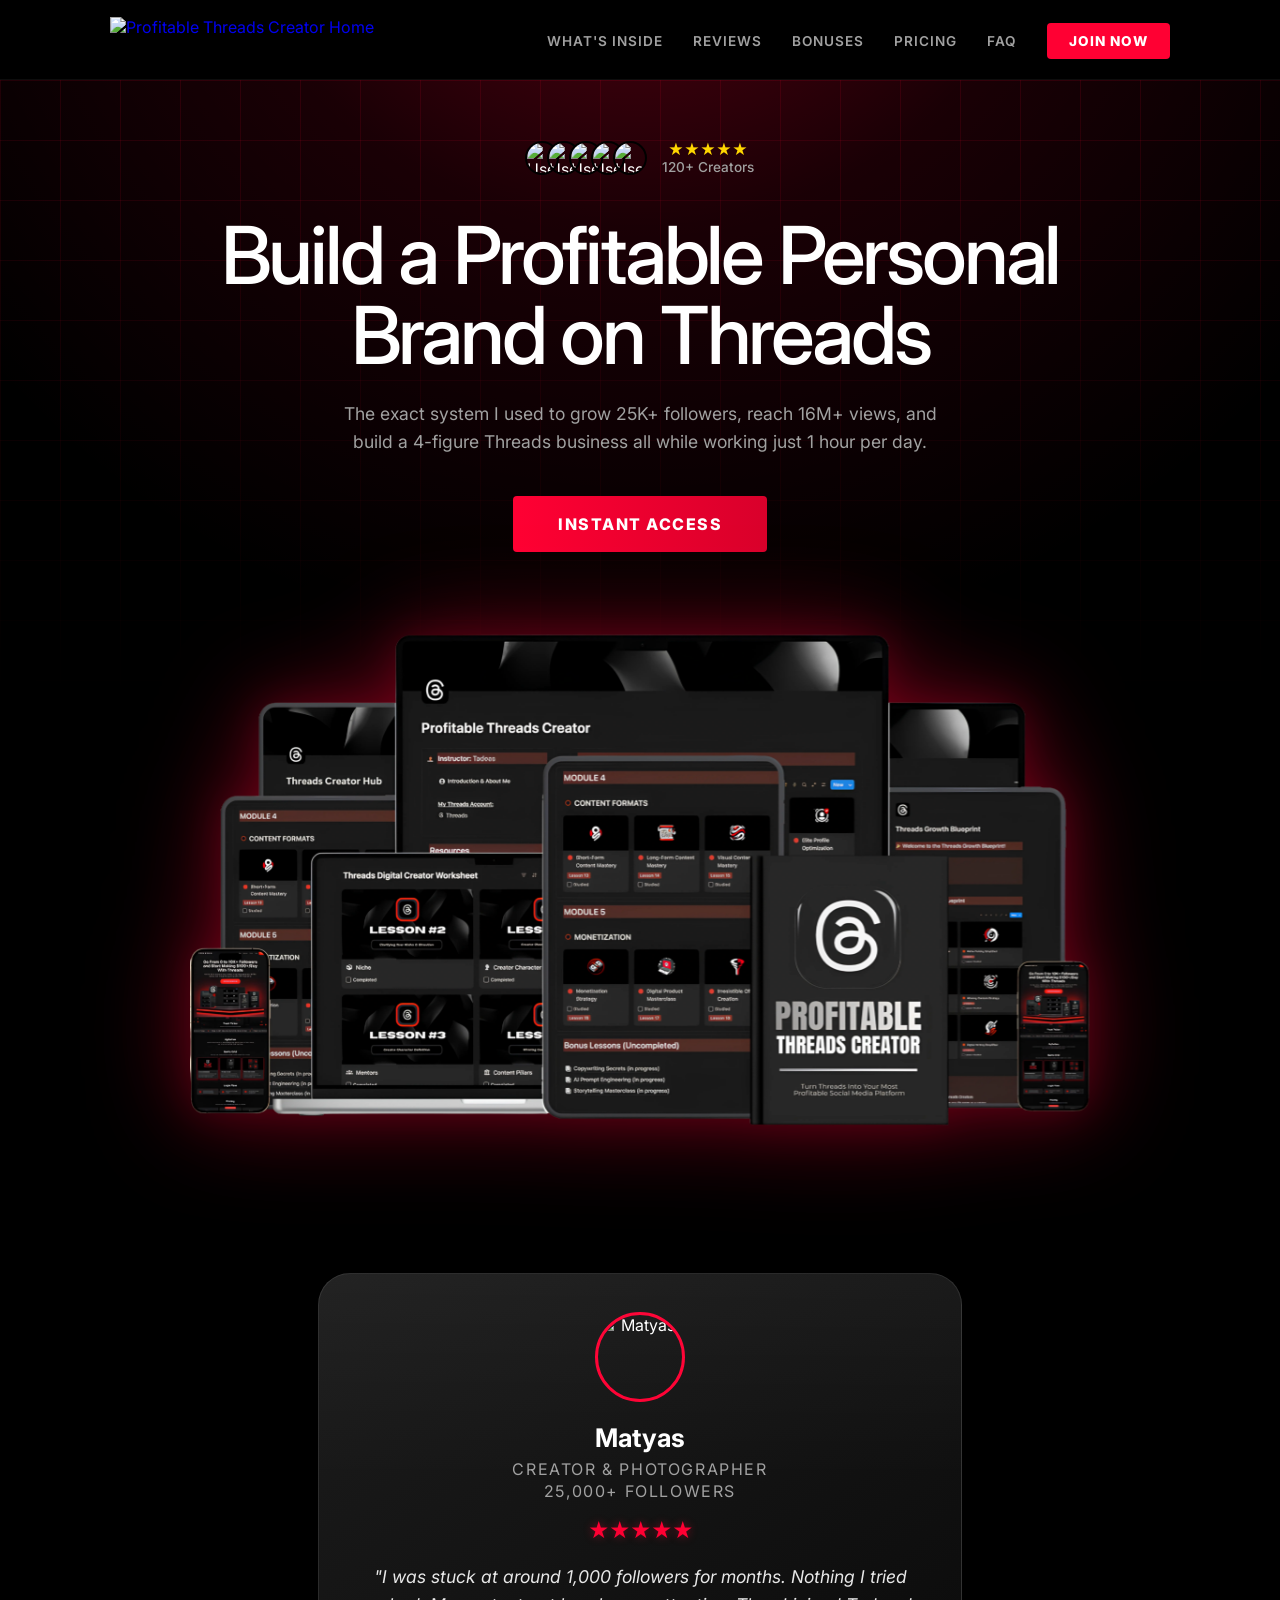
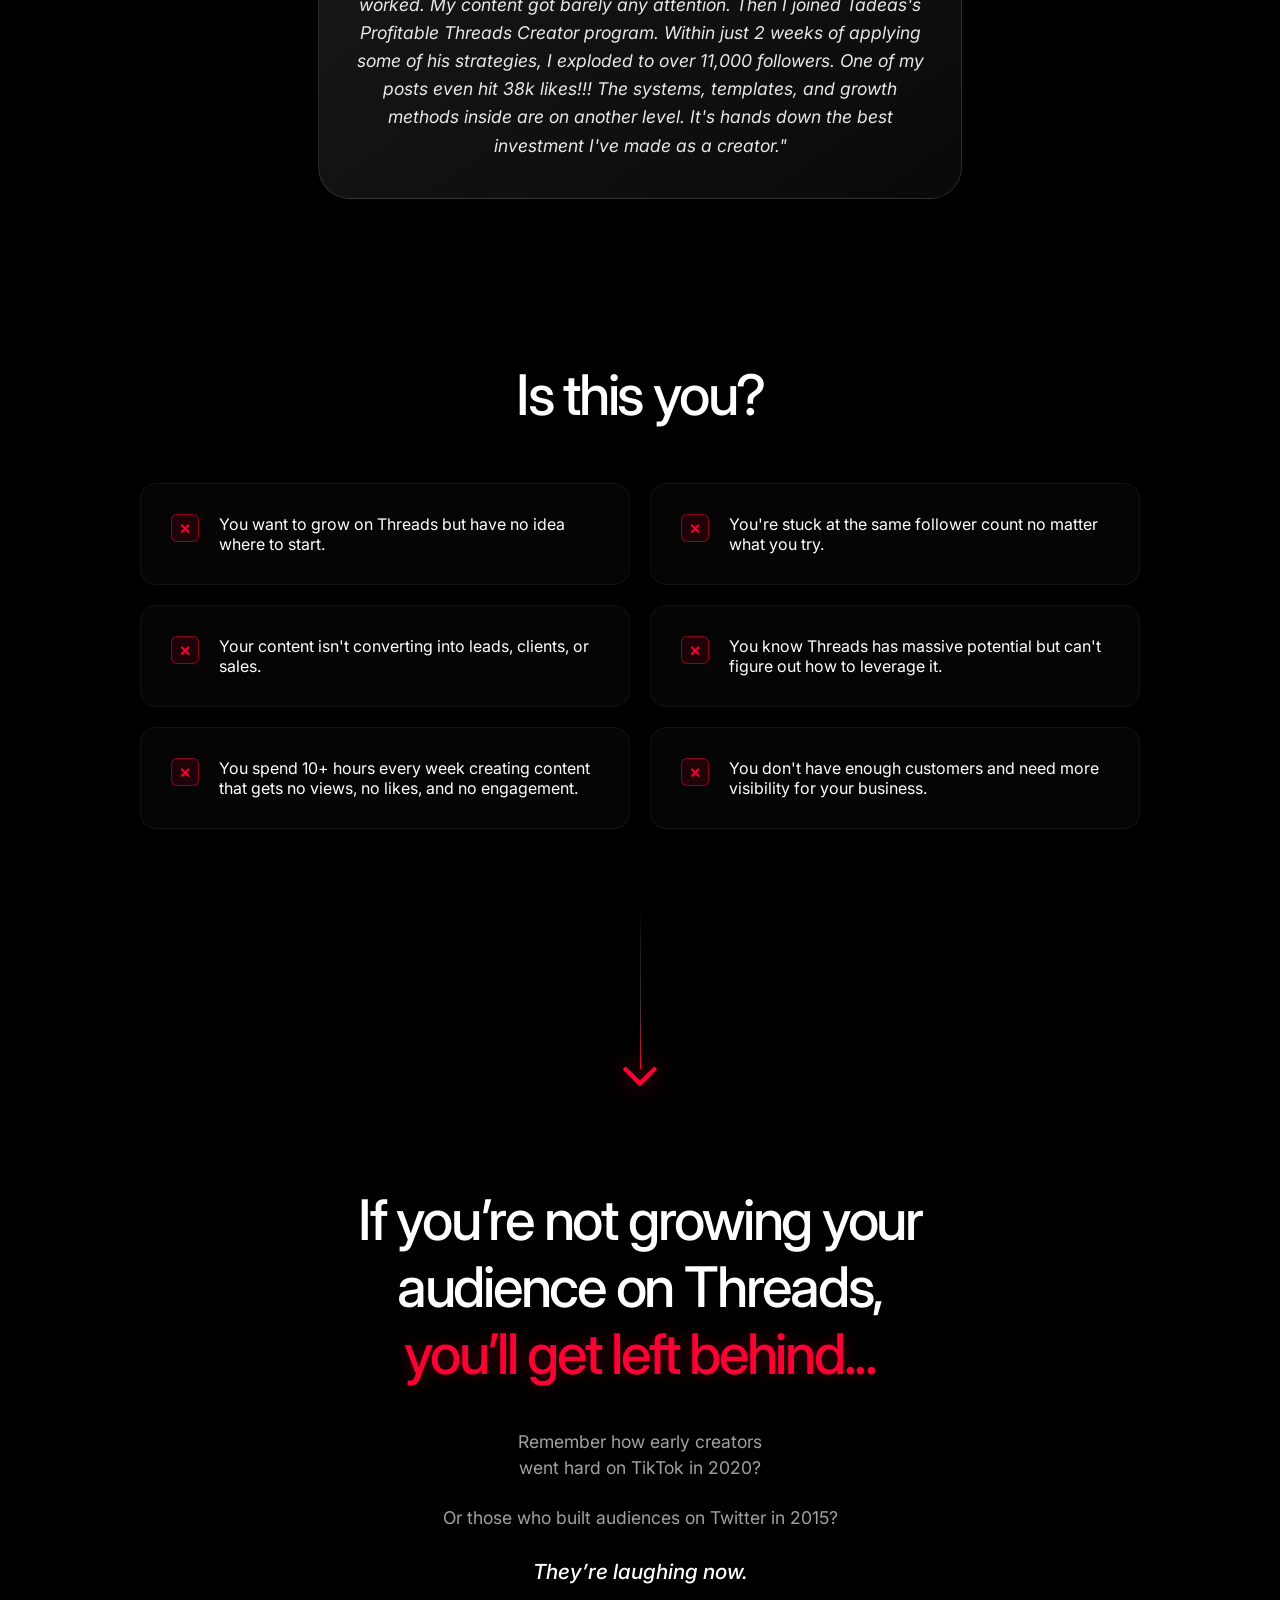
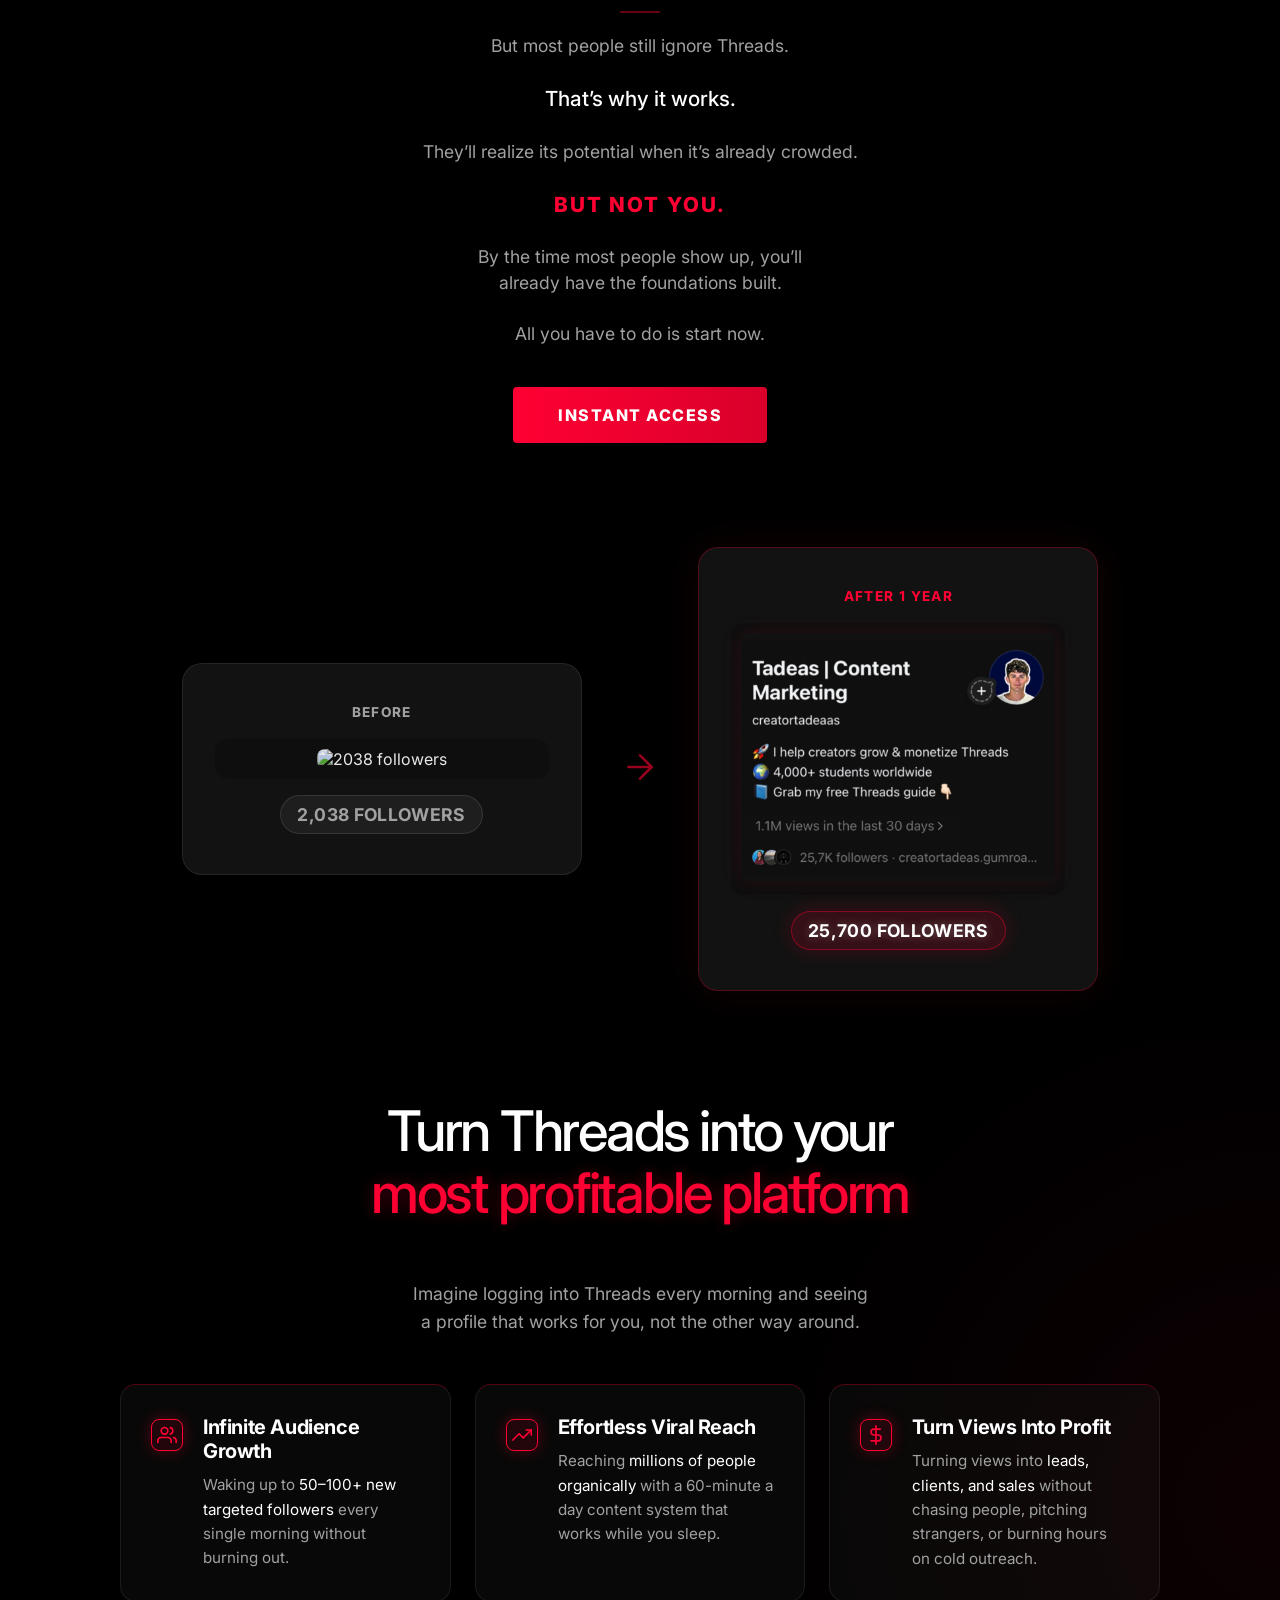
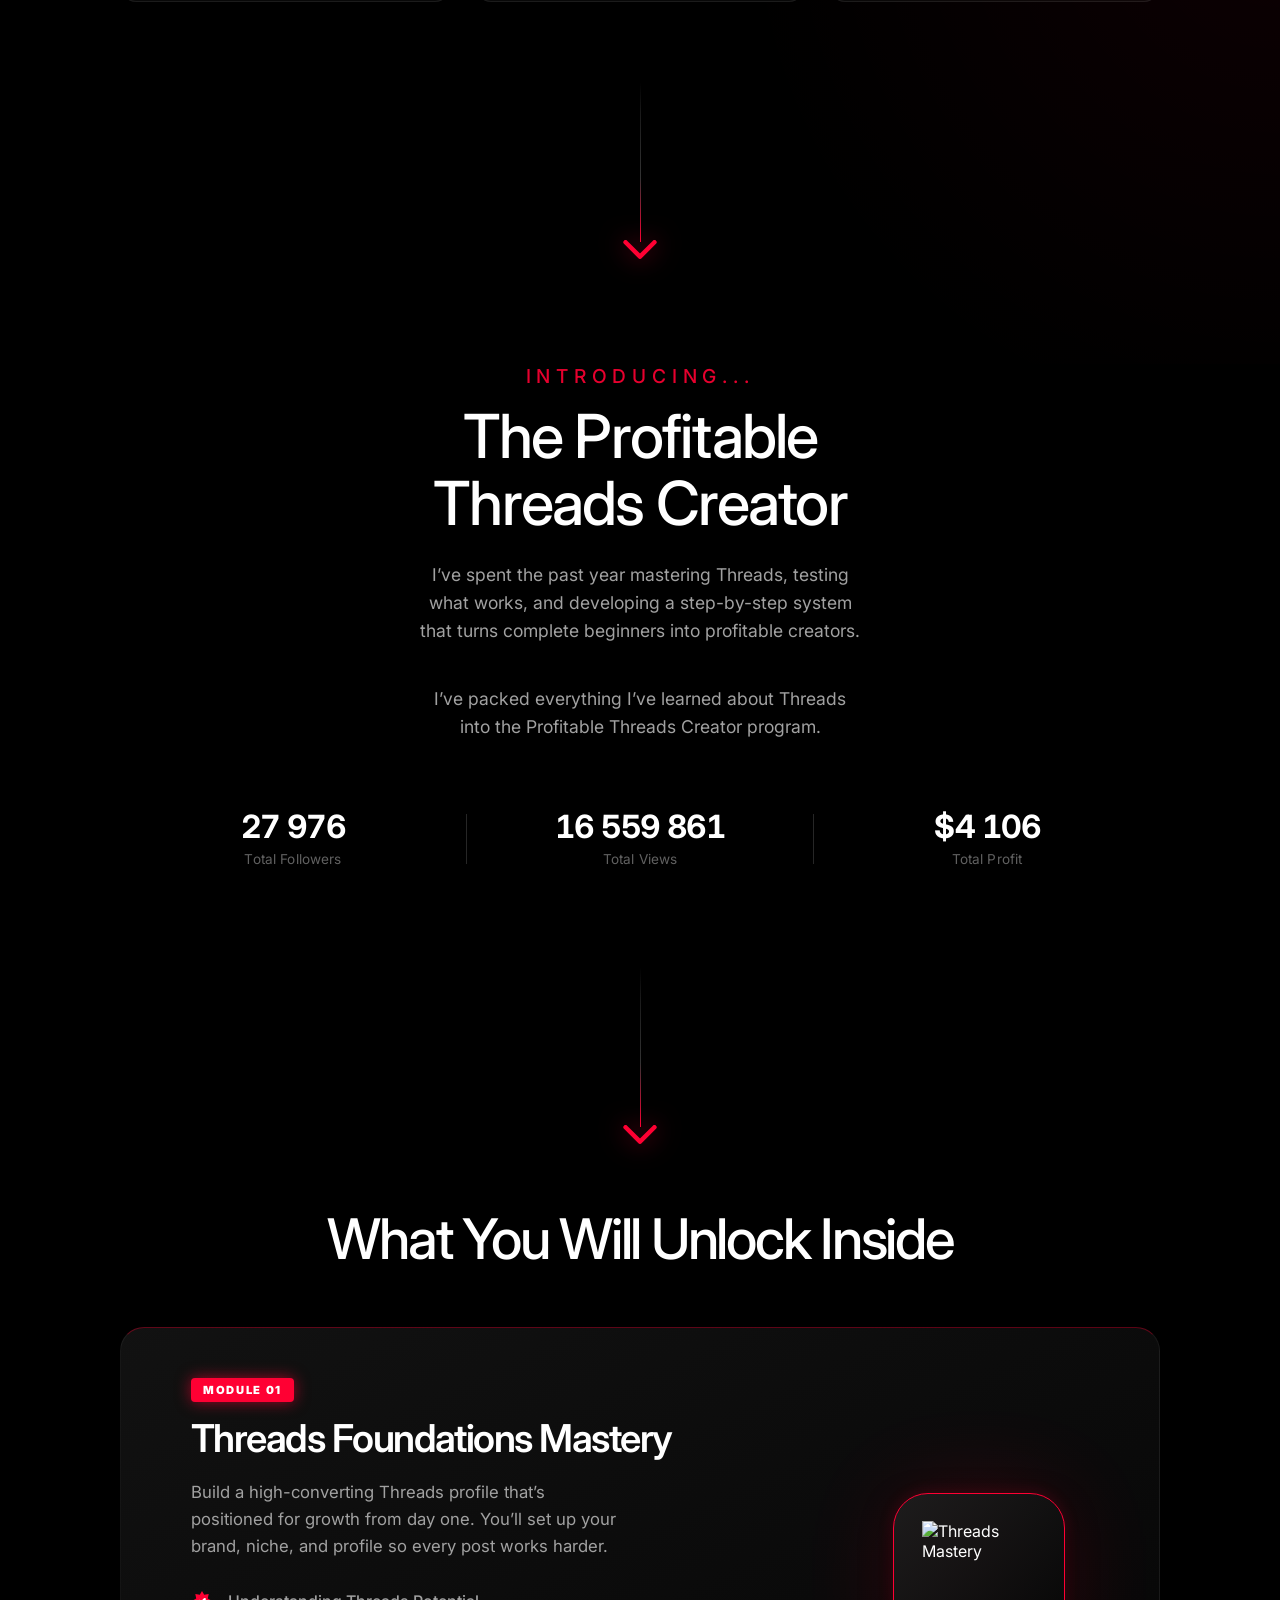
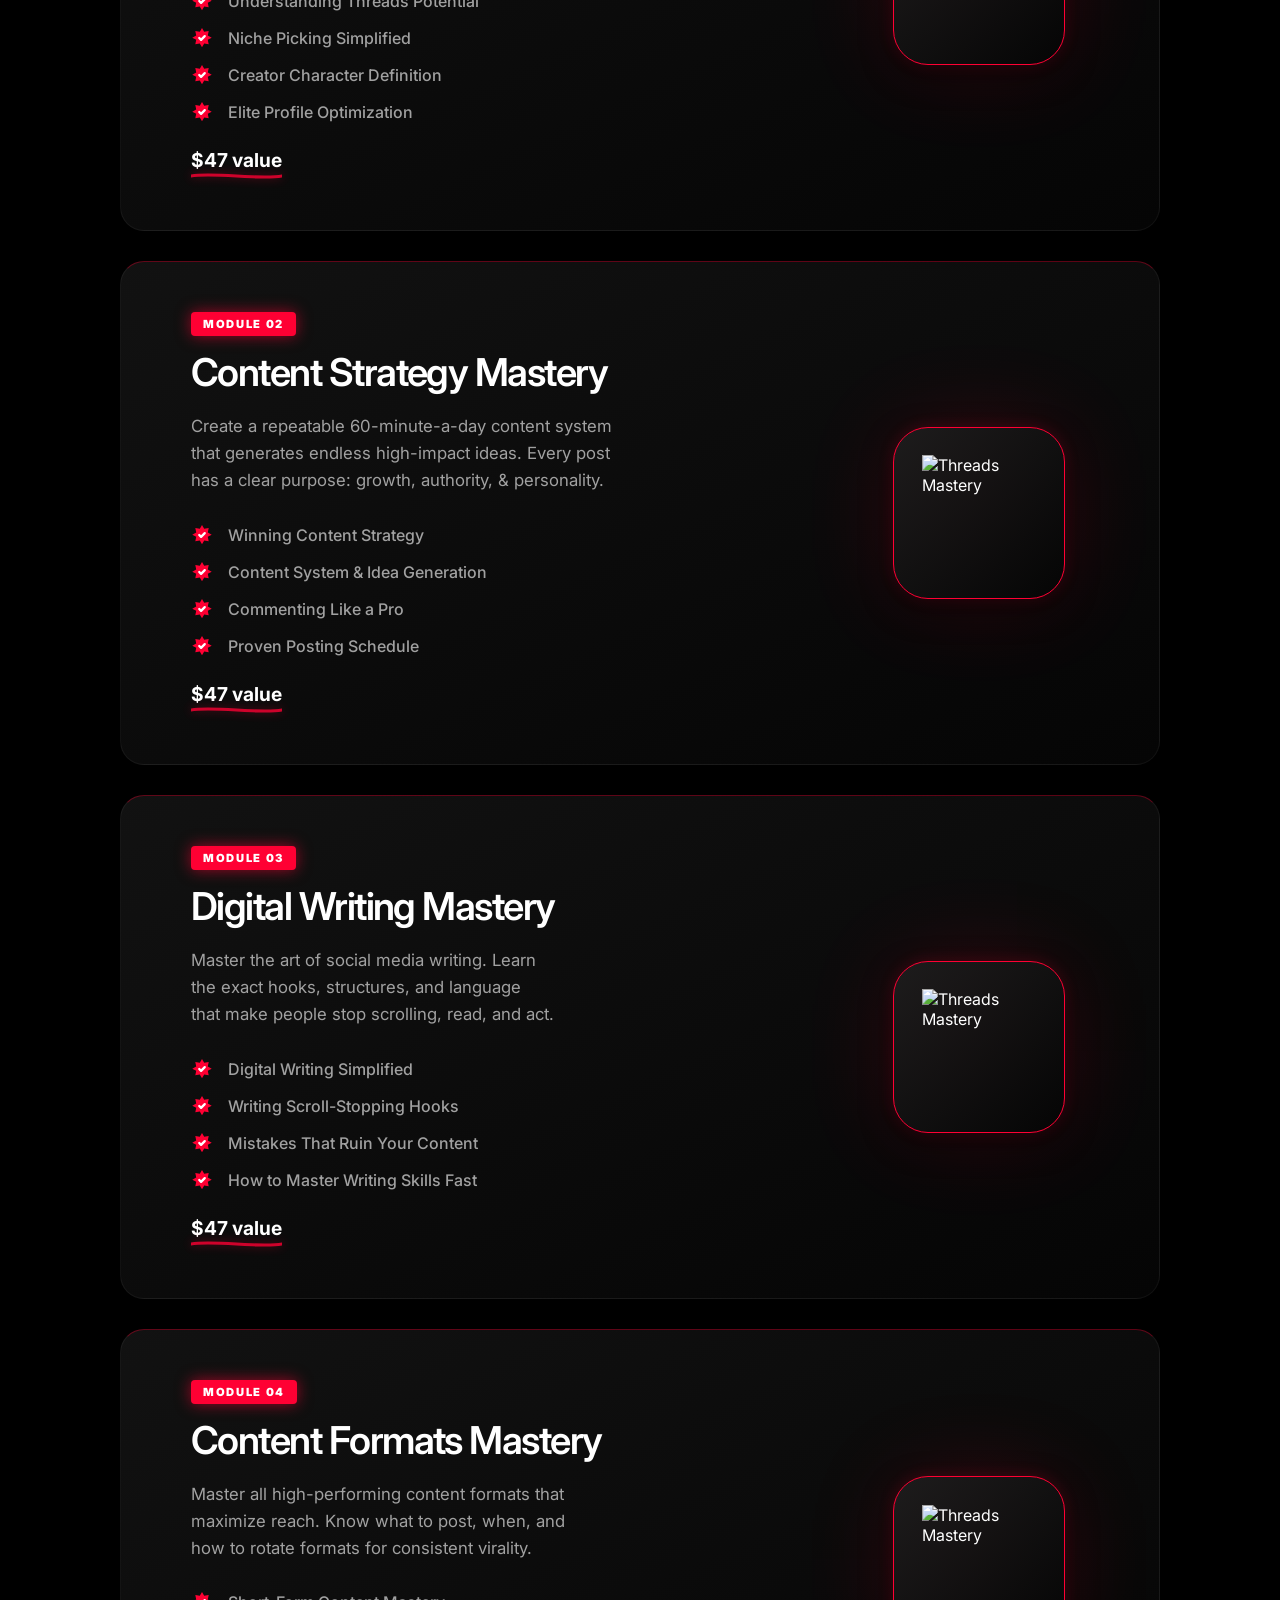
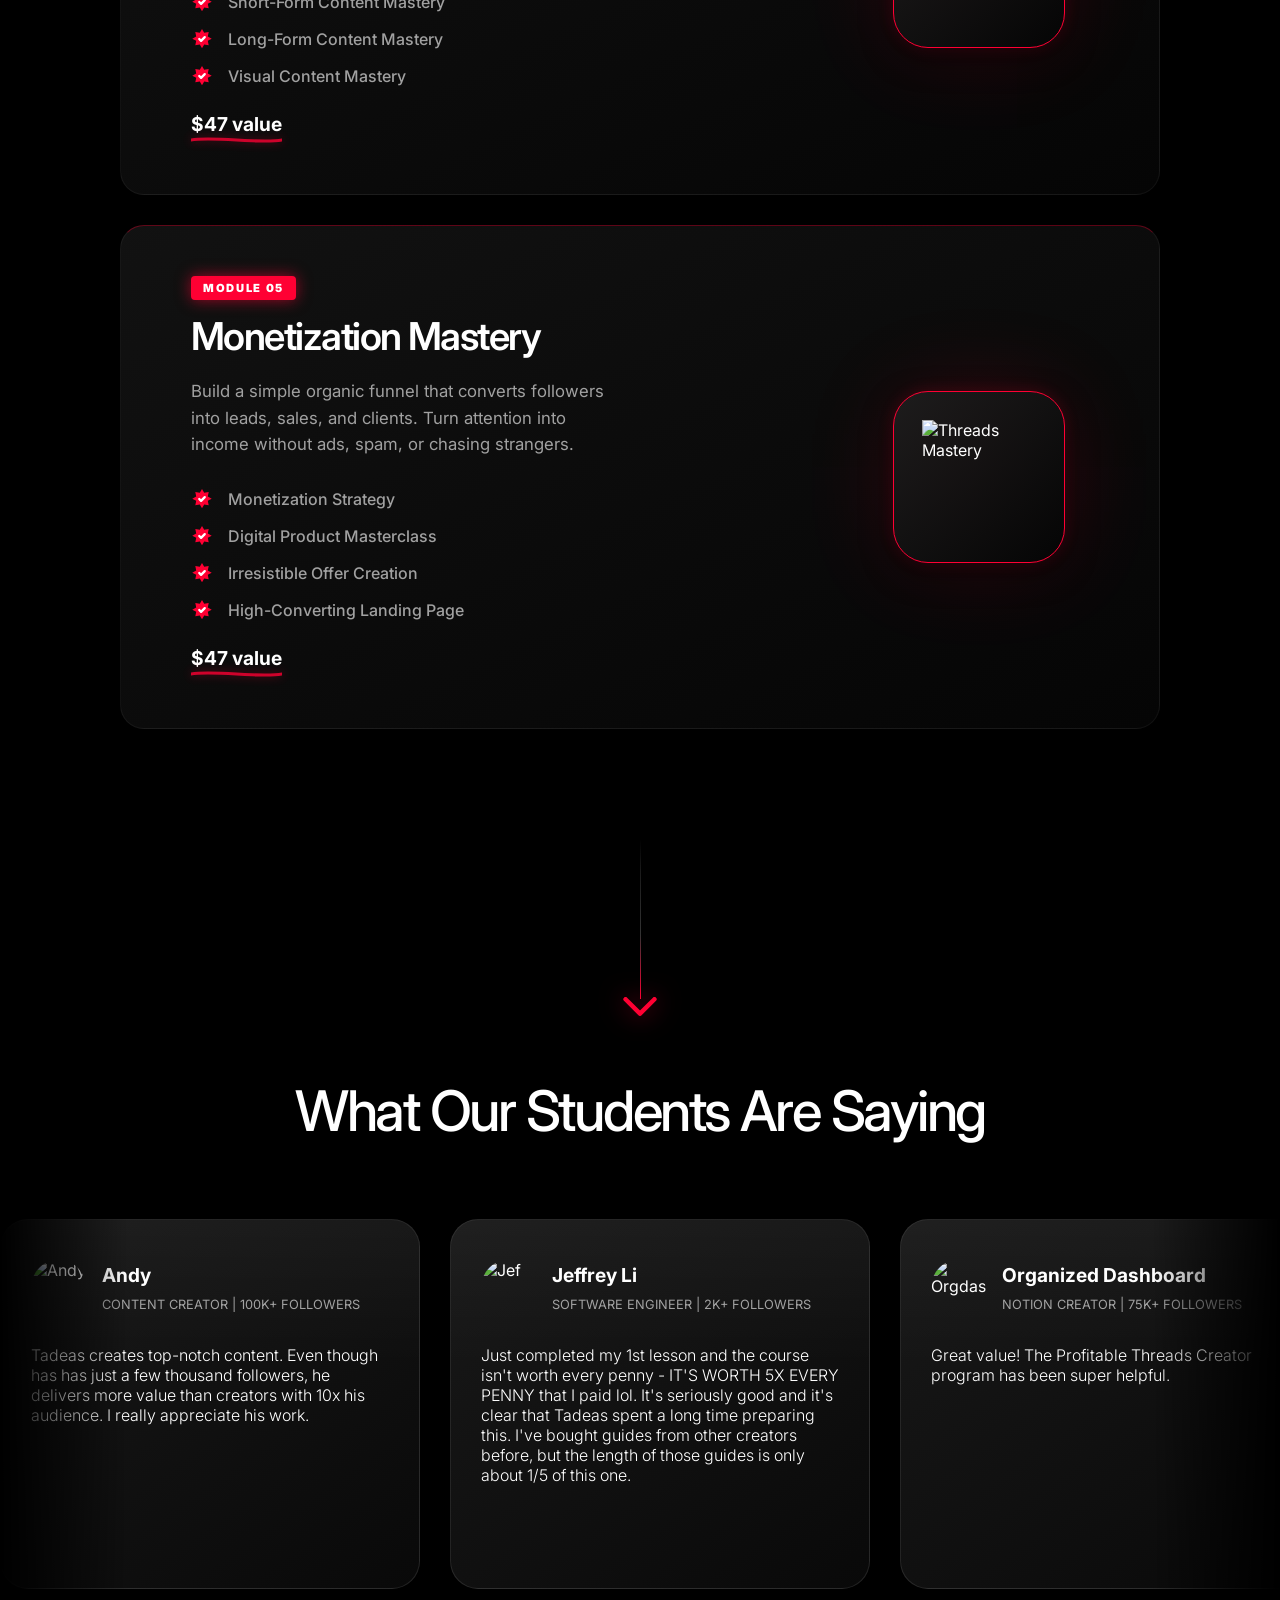
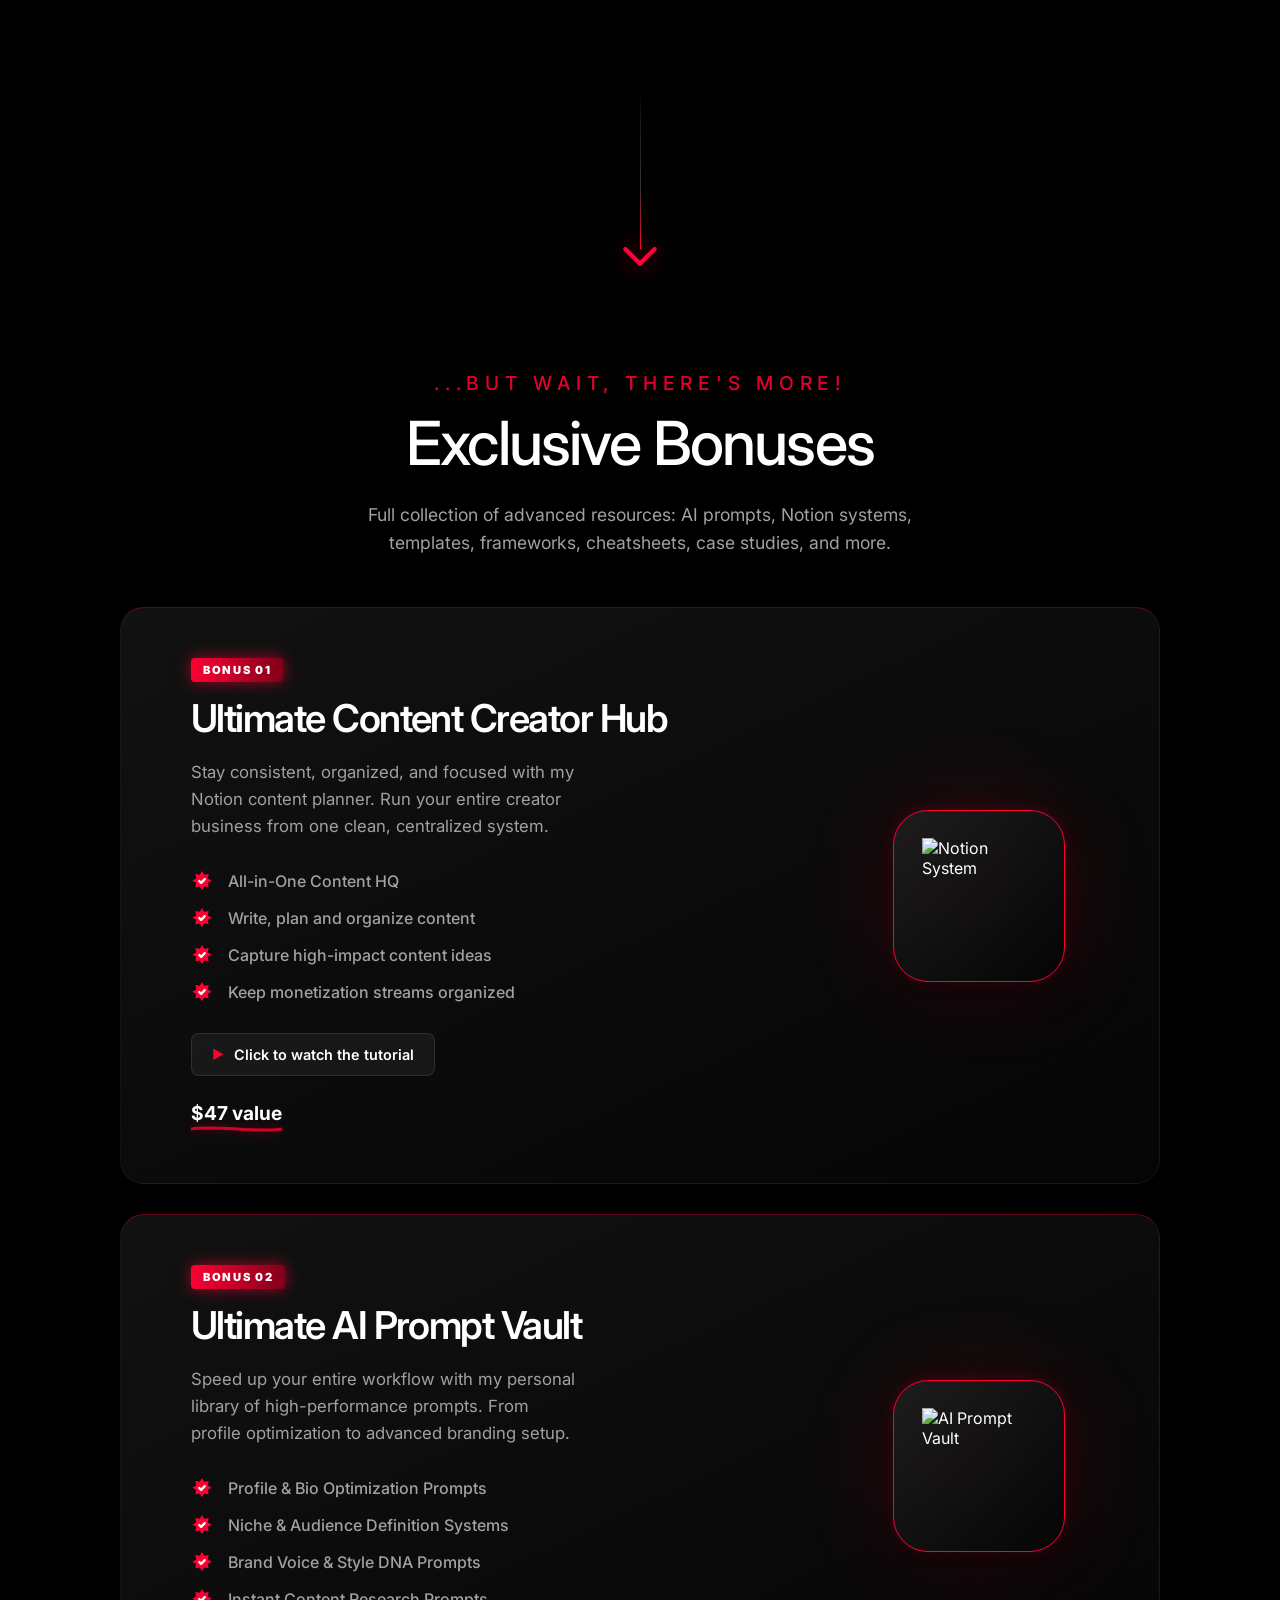
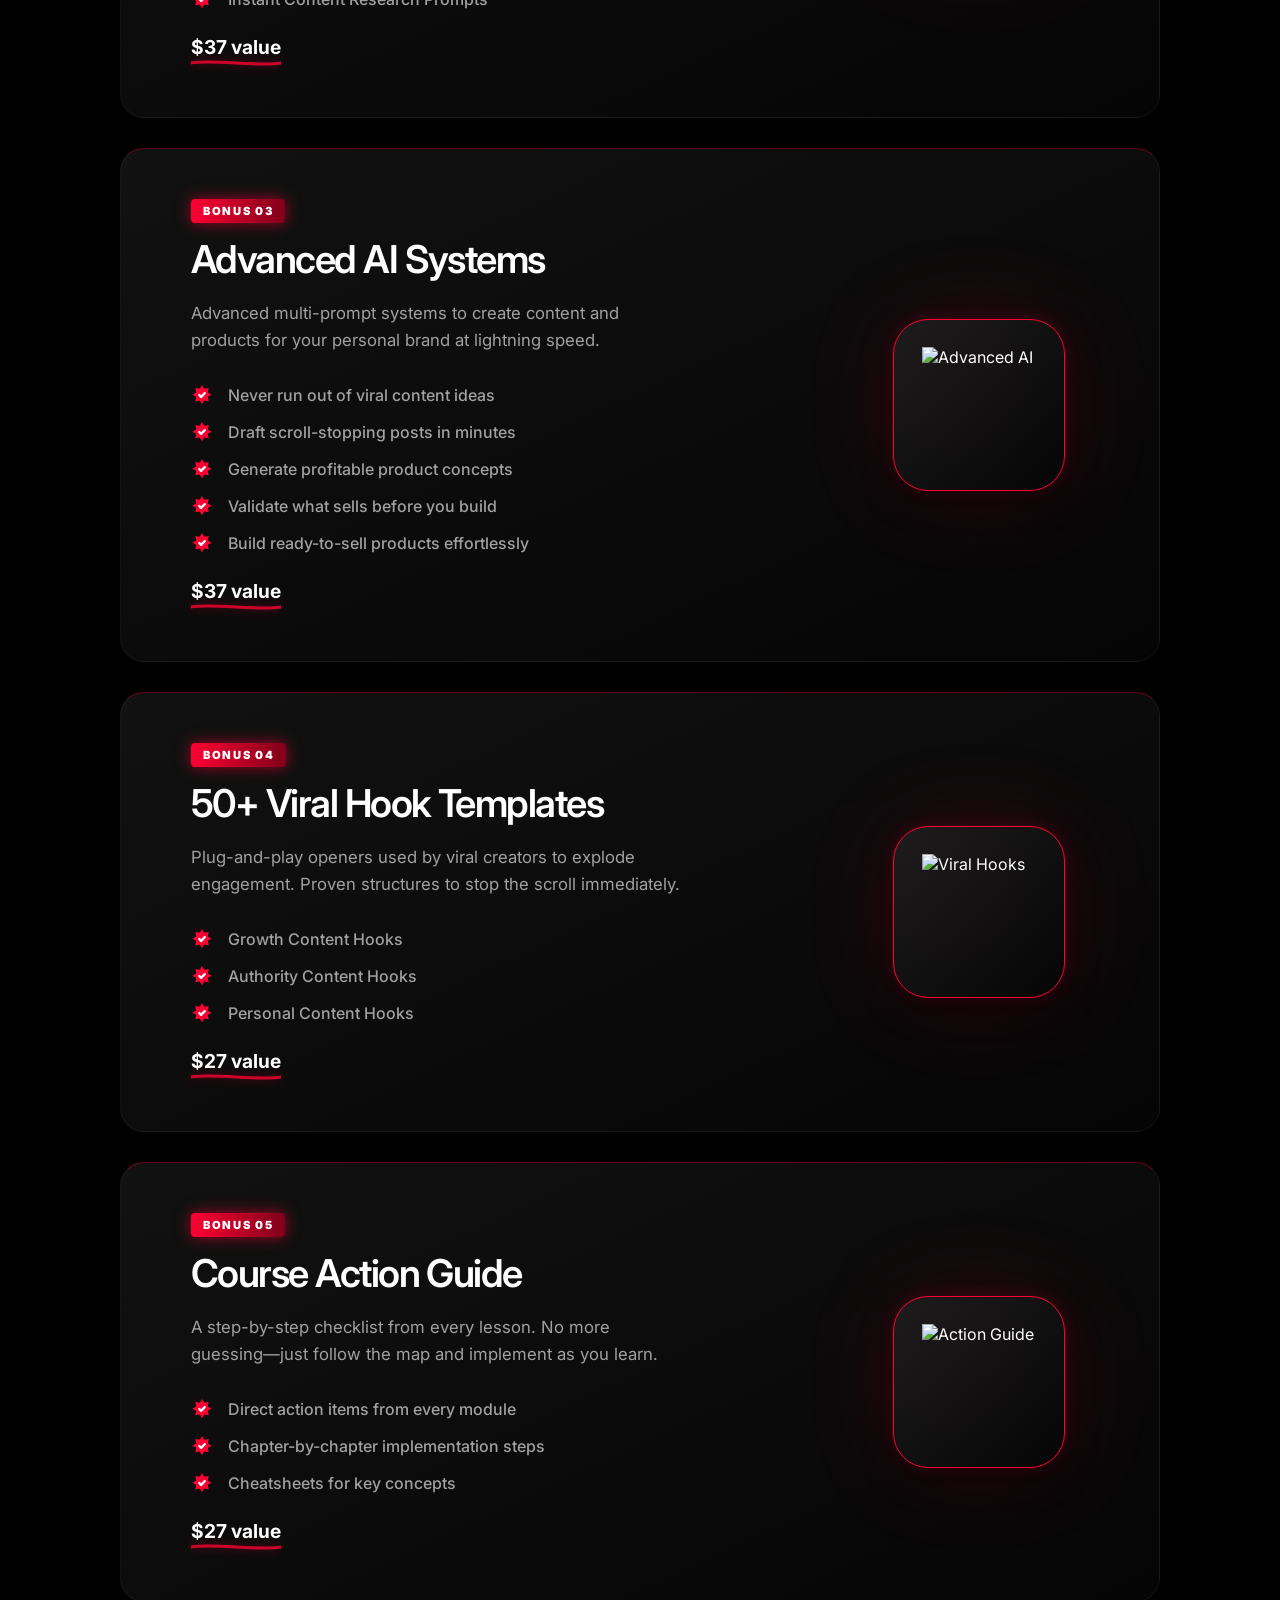
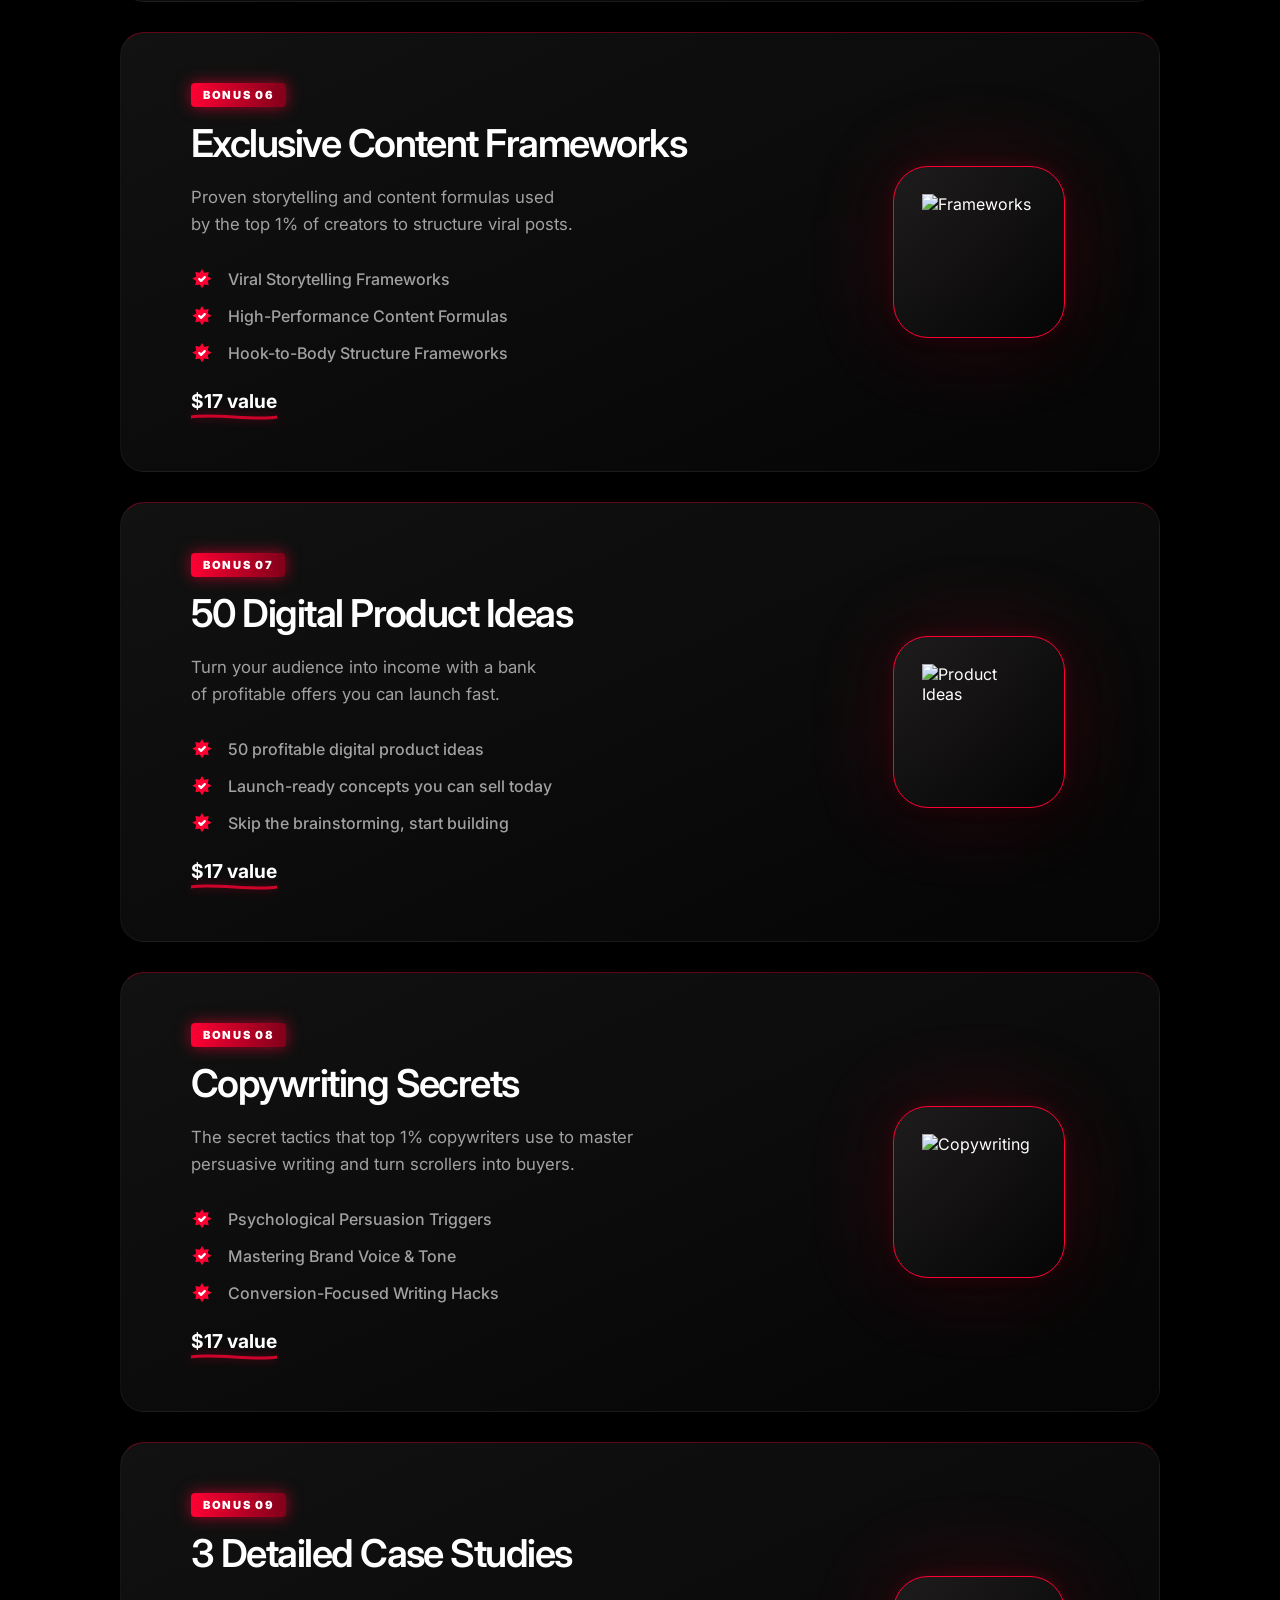
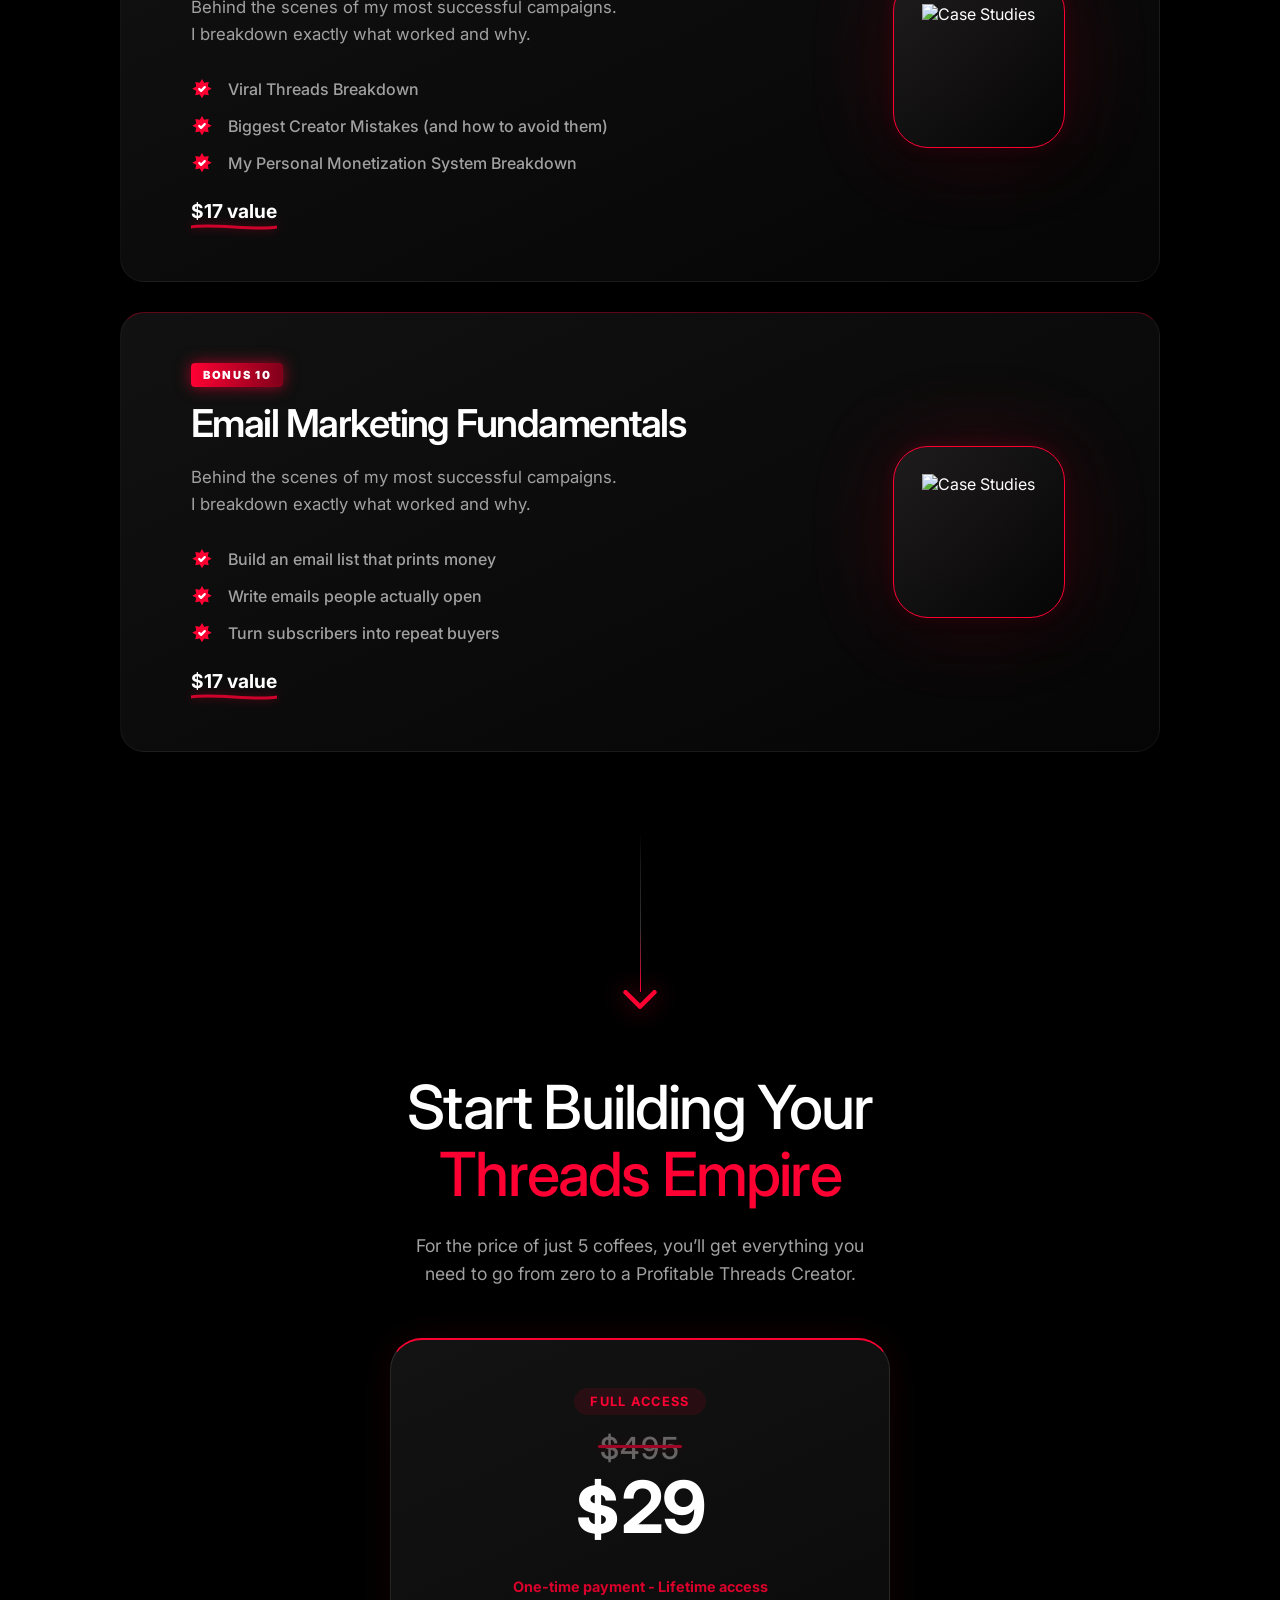
==== index.html @ 3cf922b6 "Gumroad checkout link" ====
<!doctype html>
<html lang="en">
  <head>
    <meta charset="UTF-8" />
    <meta name="viewport" content="width=device-width, initial-scale=1.0" />
    <meta http-equiv="X-UA-Compatible" content="ie=edge" />

    <title>Profitable Threads Creator</title>

    <!-- Google Tag Manager -->
    <script>
      (function (w, d, s, l, i) {
        w[l] = w[l] || [];
        w[l].push({ "gtm.start": new Date().getTime(), event: "gtm.js" });
        var f = d.getElementsByTagName(s)[0],
          j = d.createElement(s),
          dl = l != "dataLayer" ? "&l=" + l : "";
        j.async = true;
        j.src = "https://www.googletagmanager.com/gtm.js?id=" + i + dl;
        f.parentNode.insertBefore(j, f);
      })(window, document, "script", "dataLayer", "GTM-NB9WFXJX");
    </script>
    <!-- End Google Tag Manager -->

    <meta
      name="description"
      content="A brief, keyword-rich description of your website for search engines."
    />
    <link rel="preconnect" href="https://fonts.googleapis.com" />
    <link rel="preconnect" href="https://fonts.gstatic.com" crossorigin />
    <link
      href="https://fonts.googleapis.com/css2?family=Inter:ital,opsz,wght@0,14..32,100..900;1,14..32,100..900&display=swap"
      rel="stylesheet"
    />
    <link rel="stylesheet" href="style.css" />
  </head>
  <body>
    <!-- Google Tag Manager (noscript) -->
    <noscript
      ><iframe
        src="https://www.googletagmanager.com/ns.html?id=GTM-NB9WFXJX"
        height="0"
        width="0"
        style="display: none; visibility: hidden"
      ></iframe
    ></noscript>
    <!-- End Google Tag Manager (noscript) -->
    <main>
      <nav class="navbar">
        <div class="nav-container">
          <a href="#" class="nav-logo">
            <img src="assets/logo.png" alt="Profitable Threads Creator Home" />
          </a>

          <button
            class="nav-burger"
            id="burger-menu"
            aria-label="Toggle navigation"
          >
            <span></span>
            <span></span>
            <span></span>
          </button>

          <ul class="nav-links" id="nav-links">
            <li><a href="#course">What's Inside</a></li>
            <li><a href="#reviews">Reviews</a></li>
            <li><a href="#bonuses">Bonuses</a></li>
            <li><a href="#pricing">Pricing</a></li>
            <li><a href="#faq">FAQ</a></li>
            <li>
              <a href="#pricing" class="nav-cta-btn">Join Now</a>
            </li>
          </ul>
        </div>
      </nav>
      <section class="hero">
        <div class="hero-background-effects"></div>
        <div class="hero-container">
          <div class="hero-content">
            <div class="social-proof-header">
              <div class="avatar-stack">
                <img
                  src="assets/org-dashboard.jpg"
                  alt="User Avatar"
                  title="Organized Dashboard"
                  class="avatar"
                />
                <img
                  src="assets/seb.jpg"
                  alt="User Avatar"
                  title="Seb"
                  class="avatar"
                />
                <img
                  src="assets/nate.jpg"
                  alt="User Avatar"
                  title="nate"
                  class="avatar"
                />
                <img
                  src="assets/andy.jpg"
                  alt="User Avatar"
                  title="Andy"
                  class="avatar"
                />
                <img
                  src="assets/matyas.jpg"
                  alt="User Avatar"
                  title="Matyas Mutina"
                  class="avatar"
                />
              </div>
              <div class="stars-text">
                <span class="stars">★★★★★</span>
                <span class="student-count">120+ Creators</span>
              </div>
            </div>

            <h1 class="textured-h1">
              Build a Profitable Personal Brand on Threads
            </h1>

            <p class="hero-subtitle">
              The exact system I used to grow 25K+ followers, reach 16M+ views,
              and build a 4-figure Threads business all while working just 1
              hour per day.
            </p>

            <div class="hero-cta-stack">
              <a
                href="https://creatortadeas.gumroad.com/l/psilny?price=39&wanted=true"
                class="btn btn-atomic"
                >Instant Access</a
              >
            </div>
          </div>

          <div class="hero-image-wrapper">
            <img
              src="assets/hero-bundle.webp"
              alt="Profitable Threads Creator Course Materials showing various screens, modules, and workbooks"
              class="hero-img"
            />
          </div>

          <div class="featured-proof-wrapper">
            <div class="testimonial-card testimonial-featured">
              <img
                src="assets/matyas.jpg"
                alt="Matyas"
                class="student-avatar"
              />
              <div class="student-info">
                <p class="student-name">Matyas</p>
                <p class="student-occupation">
                  Creator & Photographer <br />
                  25,000+ Followers
                </p>
              </div>
              <div class="stars neon-stars">★★★★★</div>
              <p class="review-text">
                "I was stuck at around 1,000 followers for months. Nothing I
                tried worked. My content got barely any attention. Then I joined
                Tadeas's Profitable Threads Creator program. Within just 2 weeks
                of applying some of his strategies, I exploded to over 11,000
                followers. One of my posts even hit 38k likes!!! The systems,
                templates, and growth methods inside are on another level. It's
                hands down the best investment I've made as a creator."
              </p>
            </div>
          </div>
        </div>
      </section>

      <section class="agitation-section scroll-reveal">
        <div class="container">
          <h2 class="section-title-sm">Is this you?</h2>
          <div class="pain-points-grid">
            <div class="hyper-glass pain-card">
              <div class="neon-icon-box"><span class="icon-x"></span></div>
              <p>
                You want to grow on Threads but have no idea where to start.
              </p>
            </div>
            <div class="hyper-glass pain-card">
              <div class="neon-icon-box"><span class="icon-x"></span></div>
              <p>
                You're stuck at the same follower count no matter what you try.
              </p>
            </div>
            <div class="hyper-glass pain-card">
              <div class="neon-icon-box"><span class="icon-x"></span></div>
              <p>
                Your content isn't converting into leads, clients, or sales.
              </p>
            </div>
            <div class="hyper-glass pain-card">
              <div class="neon-icon-box"><span class="icon-x"></span></div>
              <p>
                You know Threads has massive potential but can't figure out how
                to leverage it.
              </p>
            </div>
            <div class="hyper-glass pain-card">
              <div class="neon-icon-box"><span class="icon-x"></span></div>
              <p>
                You spend 10+ hours every week creating content that gets no
                views, no likes, and no engagement.
              </p>
            </div>
            <div class="hyper-glass pain-card">
              <div class="neon-icon-box"><span class="icon-x"></span></div>
              <p>
                You don't have enough customers and need more visibility for
                your business.
              </p>
            </div>
          </div>
        </div>
        <div class="section-divider-wrap">
          <div class="divider-line"></div>
          <div class="divider-arrow">
            <svg width="34" height="20" viewBox="0 0 30 18" fill="none">
              <path
                d="M2 2L15 15L28 2"
                stroke="var(--primary-neon)"
                stroke-width="4"
                stroke-linecap="round"
                stroke-linejoin="round"
              />
            </svg>
          </div>
        </div>
      </section>

      <section class="vision-section scroll-reveal">
        <div class="container-narrow text-center">
          <h3 class="vision-title">
            If you’re not growing your audience on Threads, <br />
            <span class="text-neon text-glow">you’ll get left behind...</span>
          </h3>

          <div class="vision-copy">
            <p>Remember how early creators went hard on TikTok in 2020?</p>
            <p>Or those who built audiences on Twitter in 2015?</p>
            <p class="text-white bold-italic">They’re laughing now.</p>
            <div class="divider-neon"></div>
            <p>But most people still ignore Threads.</p>
            <p class="text-white large-bold">That’s why it works.</p>
            <p>They’ll realize its potential when it’s already crowded.</p>
            <p class="text-neon large-caps">BUT NOT YOU.</p>
            <p>
              By the time most people show up, you’ll already have the
              foundations built.
            </p>
            <p>All you have to do is start now.</p>
          </div>
          <div class="vision-cta-wrapper">
            <a
              href="https://creatortadeas.gumroad.com/l/psilny?price=39&wanted=true"
              class="btn-atomic"
              >Instant Access</a
            >
          </div>
        </div>
      </section>
      <section class="transformation-section scroll-reveal">
        <div class="container">
          <div class="transformation-flex">
            <div class="glass-card before-card">
              <span class="card-label">BEFORE</span>
              <div class="img-container">
                <img
                  src="assets/before-screenshot.png"
                  alt="2038 followers"
                  class="growth-img"
                />
              </div>
              <div class="growth-stats">
                <span class="stat-num">2,038 FOLLOWERS</span>
              </div>
            </div>

            <div class="growth-arrow">
              <svg
                width="40"
                height="40"
                viewBox="0 0 24 24"
                fill="none"
                stroke="currentColor"
                stroke-width="1.5"
                stroke-linecap="round"
                stroke-linejoin="round"
              >
                <path d="M5 12h14" />
                <path d="m12 5 7 7-7 7" />
              </svg>
            </div>

            <div class="glass-card after-card">
              <span class="card-label label-neon">AFTER 1 YEAR</span>
              <div class="img-container">
                <img
                  src="assets/after-screenshot.png"
                  alt="21800 followers"
                  class="growth-img"
                />
              </div>
              <div class="growth-stats">
                <span class="stat-num text-glow">25,700 FOLLOWERS</span>
              </div>
            </div>
          </div>
        </div>
      </section>
      <section class="outcome-section scroll-reveal">
        <div class="container">
          <div class="text-center">
            <h2 class="section-title-sm">
              Turn Threads into your
              <br />
              <span class="text-neon text-glow">most profitable platform</span>
            </h2>
            <p class="hero-subtitle">
              Imagine logging into Threads every morning and seeing a profile
              that works for you, not the other way around.
            </p>
          </div>

          <div class="outcome-grid">
            <div class="outcome-card glass-card">
              <div class="outcome-icon-box">
                <svg
                  width="20"
                  height="20"
                  viewBox="0 0 24 24"
                  fill="none"
                  stroke="currentColor"
                  stroke-width="2"
                  stroke-linecap="round"
                  stroke-linejoin="round"
                >
                  <path d="M17 21v-2a4 4 0 0 0-4-4H5a4 4 0 0 0-4 4v2"></path>
                  <circle cx="9" cy="7" r="4"></circle>
                  <path d="M23 21v-2a4 4 0 0 0-3-3.87"></path>
                  <path d="M16 3.13a4 4 0 0 1 0 7.75"></path>
                </svg>
              </div>
              <div class="outcome-content">
                <h3>Infinite Audience Growth</h3>
                <p>
                  Waking up to
                  <span class="text-white">50–100+ new targeted followers</span>
                  every single morning without burning out.
                </p>
              </div>
            </div>

            <div class="outcome-card glass-card">
              <div class="outcome-icon-box">
                <svg
                  width="20"
                  height="20"
                  viewBox="0 0 24 24"
                  fill="none"
                  stroke="currentColor"
                  stroke-width="2"
                  stroke-linecap="round"
                  stroke-linejoin="round"
                >
                  <polyline points="23 6 13.5 15.5 8.5 10.5 1 18"></polyline>
                  <polyline points="17 6 23 6 23 12"></polyline>
                </svg>
              </div>
              <div class="outcome-content">
                <h3>Effortless Viral Reach</h3>
                <p>
                  Reaching
                  <span class="text-white">millions of people organically</span>
                  with a 60-minute a day content system that works while you
                  sleep.
                </p>
              </div>
            </div>

            <div class="outcome-card glass-card">
              <div class="outcome-icon-box">
                <svg
                  width="20"
                  height="20"
                  viewBox="0 0 24 24"
                  fill="none"
                  stroke="currentColor"
                  stroke-width="2"
                  stroke-linecap="round"
                  stroke-linejoin="round"
                >
                  <line x1="12" y1="1" x2="12" y2="23"></line>
                  <path
                    d="M17 5H9.5a3.5 3.5 0 0 0 0 7h5a3.5 3.5 0 0 1 0 7H6"
                  ></path>
                </svg>
              </div>
              <div class="outcome-content">
                <h3>Turn Views Into Profit</h3>
                <p>
                  Turning views into
                  <span class="text-white">leads, clients, and sales</span>
                  without chasing people, pitching strangers, or burning hours
                  on cold outreach.
                </p>
              </div>
            </div>
          </div>
        </div>
        <div class="section-divider-wrap">
          <div class="divider-line"></div>
          <div class="divider-arrow">
            <svg width="34" height="20" viewBox="0 0 30 18" fill="none">
              <path
                d="M2 2L15 15L28 2"
                stroke="var(--primary-neon)"
                stroke-width="4"
                stroke-linecap="round"
                stroke-linejoin="round"
              />
            </svg>
          </div>
        </div>
      </section>

      <section id="course" class="reveal-section scroll-reveal">
        <div class="container-narrow text-center">
          <p class="intro-label">INTRODUCING...</p>
          <h2 class="offer-title">The Profitable <br />Threads Creator</h2>
          <div class="reveal-copy">
            <p class="hero-subtitle">
              I’ve spent the past year mastering Threads, testing what works,
              and developing a step-by-step system that turns complete beginners
              into profitable creators.
            </p>
            <p class="hero-subtitle">
              I’ve packed everything I’ve learned about Threads into the
              Profitable Threads Creator program.
            </p>
          </div>
        </div>

        <div class="container">
          <div class="stats-minimal-container">
            <div class="stat-item">
              <div class="stat-number" data-target="27976">0</div>
              <p class="stat-label">Total Followers</p>
            </div>
            <div class="stat-divider"></div>
            <div class="stat-item">
              <div class="stat-number" data-target="16559861">0</div>
              <p class="stat-label">Total Views</p>
            </div>
            <div class="stat-divider"></div>
            <div class="stat-item">
              <div class="stat-number" data-target="4106">0</div>
              <p class="stat-label">Total Profit</p>
            </div>
          </div>

          <div class="section-divider-wrap">
            <div class="divider-line"></div>
            <div class="divider-arrow">
              <svg width="34" height="20" viewBox="0 0 30 18" fill="none">
                <path
                  d="M2 2L15 15L28 2"
                  stroke="var(--primary-neon)"
                  stroke-width="4"
                  stroke-linecap="round"
                  stroke-linejoin="round"
                />
              </svg>
            </div>
          </div>

          <h2 class="section-title-sm text-center modules-header">
            What You Will Unlock Inside
          </h2>

          <div class="modules-stack">
            <div class="luxury-module glass-card">
              <div class="module-content-side">
                <div class="module-number-badge">Module 01</div>
                <h3 class="module-title-luxury">Threads Foundations Mastery</h3>
                <p class="module-desc-luxury">
                  Build a high-converting Threads profile that’s positioned for
                  growth from day one. You’ll set up your brand, niche, and
                  profile so every post works harder.
                </p>
                <ul class="luxury-list">
                  <li>Understanding Threads Potential</li>
                  <li>Niche Picking Simplified</li>
                  <li>Creator Character Definition</li>
                  <li>Elite Profile Optimization</li>
                </ul>
                <span class="card-value-tag">$47 value</span>
              </div>
              <div class="luxury-icon-container">
                <div class="luxury-icon-glow"></div>
                <img
                  src="assets/module-1.webp"
                  alt="Threads Mastery"
                  class="module-img-asset-luxury"
                  loading="lazy"
                  width="500"
                  height="500"
                />
              </div>
            </div>

            <div class="luxury-module glass-card">
              <div class="module-content-side">
                <div class="module-number-badge">Module 02</div>
                <h3 class="module-title-luxury">Content Strategy Mastery</h3>
                <p class="module-desc-luxury">
                  Create a repeatable 60-minute-a-day content system that
                  generates endless high-impact ideas. Every post has a clear
                  purpose: growth, authority, & personality.
                </p>
                <ul class="luxury-list">
                  <li>Winning Content Strategy</li>
                  <li>Content System & Idea Generation</li>
                  <li>Commenting Like a Pro</li>
                  <li>Proven Posting Schedule</li>
                </ul>
                <span class="card-value-tag">$47 value</span>
              </div>
              <div class="luxury-icon-container">
                <div class="luxury-icon-glow"></div>
                <img
                  src="assets/module-2.webp"
                  alt="Threads Mastery"
                  class="module-img-asset-luxury"
                  loading="lazy"
                  width="500"
                  height="500"
                />
              </div>
            </div>

            <div class="luxury-module glass-card">
              <div class="module-content-side">
                <div class="module-number-badge">Module 03</div>
                <h3 class="module-title-luxury">Digital Writing Mastery</h3>
                <p class="module-desc-luxury">
                  Master the art of social media writing. Learn the exact hooks,
                  structures, and language that make people stop scrolling,
                  read, and act.
                </p>
                <ul class="luxury-list">
                  <li>Digital Writing Simplified</li>
                  <li>Writing Scroll-Stopping Hooks</li>
                  <li>Mistakes That Ruin Your Content</li>
                  <li>How to Master Writing Skills Fast</li>
                </ul>
                <span class="card-value-tag">$47 value</span>
              </div>
              <div class="luxury-icon-container">
                <div class="luxury-icon-glow"></div>
                <img
                  src="assets/module-3.webp"
                  alt="Threads Mastery"
                  class="module-img-asset-luxury"
                  loading="lazy"
                  width="500"
                  height="500"
                />
              </div>
            </div>

            <div class="luxury-module glass-card">
              <div class="module-content-side">
                <div class="module-number-badge">Module 04</div>
                <h3 class="module-title-luxury">Content Formats Mastery</h3>
                <p class="module-desc-luxury">
                  Master all high-performing content formats that maximize
                  reach. Know what to post, when, and how to rotate formats for
                  consistent virality.
                </p>
                <ul class="luxury-list">
                  <li>Short-Form Content Mastery</li>
                  <li>Long-Form Content Mastery</li>
                  <li>Visual Content Mastery</li>
                </ul>
                <span class="card-value-tag">$47 value</span>
              </div>
              <div class="luxury-icon-container">
                <div class="luxury-icon-glow"></div>
                <img
                  src="assets/module-4.webp"
                  alt="Threads Mastery"
                  class="module-img-asset-luxury"
                  loading="lazy"
                  width="500"
                  height="500"
                />
              </div>
            </div>

            <div class="luxury-module glass-card">
              <div class="module-content-side">
                <div class="module-number-badge">Module 05</div>
                <h3 class="module-title-luxury">Monetization Mastery</h3>
                <p class="module-desc-luxury">
                  Build a simple organic funnel that converts followers into
                  leads, sales, and clients. Turn attention into income without
                  ads, spam, or chasing strangers.
                </p>
                <ul class="luxury-list">
                  <li>Monetization Strategy</li>
                  <li>Digital Product Masterclass</li>
                  <li>Irresistible Offer Creation</li>
                  <li>High-Converting Landing Page</li>
                </ul>
                <span class="card-value-tag">$47 value</span>
              </div>
              <div class="luxury-icon-container">
                <div class="luxury-icon-glow"></div>
                <img
                  src="assets/module-5.webp"
                  alt="Threads Mastery"
                  class="module-img-asset-luxury"
                  loading="lazy"
                  width="500"
                  height="500"
                />
              </div>
            </div>
            <div class="section-divider-wrap">
              <div class="divider-line"></div>
              <div class="divider-arrow">
                <svg width="34" height="20" viewBox="0 0 30 18" fill="none">
                  <path
                    d="M2 2L15 15L28 2"
                    stroke="var(--primary-neon)"
                    stroke-width="4"
                    stroke-linecap="round"
                    stroke-linejoin="round"
                  />
                </svg>
              </div>
            </div>
          </div>
        </div>
      </section>

      <section id="reviews" class="reviews-section scroll-reveal">
        <div class="container">
          <div class="section-header-v2 text-center">
            <h2 class="section-title-sm">What Our Students Are Saying</h2>
          </div>
        </div>
        <div class="ticker-viewport">
          <div class="ticker-track" id="testimonial-track">
            <div class="testimonial-card testimonial-standard">
              <div class="testimonial-header">
                <img src="assets/andy.jpg" alt="Andy" class="student-avatar" />
                <div class="student-info">
                  <p class="student-name">Andy</p>
                  <p class="student-occupation">
                    Content Creator | 100k+ followers
                  </p>
                </div>
              </div>
              <p class="review-text">
                Tadeas creates top-notch content. Even though has has just a few
                thousand followers, he delivers more value than creators with
                10x his audience. I really appreciate his work.
              </p>
            </div>

            <div class="testimonial-card testimonial-standard">
              <div class="testimonial-header">
                <img
                  src="assets/jeffrey.jpg"
                  alt="Jef"
                  class="student-avatar"
                />
                <div class="student-info">
                  <p class="student-name">Jeffrey Li</p>
                  <p class="student-occupation">
                    Software Engineer | 2k+ followers
                  </p>
                </div>
              </div>
              <p class="review-text">
                Just completed my 1st lesson and the course isn't worth every
                penny - IT'S WORTH 5X EVERY PENNY that I paid lol. It's
                seriously good and it's clear that Tadeas spent a long time
                preparing this. I've bought guides from other creators before,
                but the length of those guides is only about 1/5 of this one.
              </p>
            </div>

            <div class="testimonial-card testimonial-standard">
              <div class="testimonial-header">
                <img
                  src="assets/org-dashboard.jpg"
                  alt="Orgdash"
                  class="student-avatar"
                />
                <div class="student-info">
                  <p class="student-name">Organized Dashboard</p>
                  <p class="student-occupation">
                    Notion Creator | 75k+ followers
                  </p>
                </div>
              </div>
              <p class="review-text">
                Great value! The Profitable Threads Creator program has been
                super helpful.
              </p>
            </div>

            <div class="testimonial-card testimonial-standard">
              <div class="testimonial-header">
                <img src="assets/rxdevs.JPG" alt="Rx" class="student-avatar" />
                <div class="student-info">
                  <p class="student-name">Rxdevs</p>
                  <p class="student-occupation">
                    Software Engineer | 4k+ followers
                  </p>
                </div>
              </div>
              <p class="review-text">
                Tadeas’ advice really works. I used a few of his tips and my
                thread engagement blew up from less than 1k views to over 180k
                views. Had multiple other virals after that too through his
                strategy. He really knows how the algorithm works and how to
                write viral posts that actually perform. If you want to build a
                brand on Threads, Tadeas is your guy.
              </p>
            </div>

            <div class="testimonial-card testimonial-standard">
              <div class="testimonial-header">
                <img
                  src="assets/ammi-andrea.jpg"
                  alt="Ummi"
                  class="student-avatar"
                />
                <div class="student-info">
                  <p class="student-name">Ummi Andrea</p>
                  <p class="student-occupation">
                    Content Creator | 3k+ followers
                  </p>
                </div>
              </div>
              <p class="review-text">
                Clear, practical steps that actually work. Highly recommend if
                you want to start a Threads account and fast growth.
              </p>
            </div>

            <div class="testimonial-card testimonial-standard">
              <div class="testimonial-header">
                <img src="assets/nate.jpg" alt="Nate" class="student-avatar" />
                <div class="student-info">
                  <p class="student-name">Nathan</p>
                  <p class="student-occupation">
                    Content Creator | 2k+ followers
                  </p>
                </div>
              </div>
              <p class="review-text">
                This was f*cking awesome I ain't gonna lie. There's ALOT of
                value in this guide and a lot of people would benefit from
                reading it. It's worth way more than its price. What I loved
                even more was how systematically you've arranged everything
                (tools, resources and the guide itself). Easy to go around and
                learn as per what we need. Tadeas this course is a BANGER.
              </p>
            </div>

            <div class="testimonial-card testimonial-standard">
              <div class="testimonial-header">
                <img src="assets/seb.jpg" alt="Seb" class="student-avatar" />
                <div class="student-info">
                  <p class="student-name">Desbyseb</p>
                  <p class="student-occupation">
                    Notion Creator | 10k+ followers
                  </p>
                </div>
              </div>
              <p class="review-text">
                I’ve tried a lot of courses for content creation, but this one
                instantly stood out. It’s simple to duplicate into Notion, and
                once inside, everything is laid out so clearly that I could
                start planning and writing threads right away. The structure
                saves me hours of second-guessing, and I feel way more
                consistent with my output now, this is definitely worth it.
              </p>
            </div>

            <div class="testimonial-card testimonial-standard">
              <div class="testimonial-header">
                <img
                  src="assets/alastair.jpg"
                  alt="Andy"
                  class="student-avatar"
                />
                <div class="student-info">
                  <p class="student-name">Alastair</p>
                  <p class="student-occupation">
                    Content Creator | 5.7k+ followers
                  </p>
                </div>
              </div>
              <p class="review-text">
                I’ve found the Profitable Threads Creator to be an incredibly
                valuable resource. Tadeas has built a product that walks you
                step by step through creating a brand and growing on Threads.
                Tadeas is a fantastic teacher, and this course has given me
                plenty of scope and new ideas to implement in my own brand
                strategy.
              </p>
            </div>
          </div>
        </div>
        <div class="section-divider-wrap">
          <div class="divider-line"></div>
          <div class="divider-arrow">
            <svg width="34" height="20" viewBox="0 0 30 18" fill="none">
              <path
                d="M2 2L15 15L28 2"
                stroke="var(--primary-neon)"
                stroke-width="4"
                stroke-linecap="round"
                stroke-linejoin="round"
              />
            </svg>
          </div>
        </div>
      </section>
      <section id="bonuses" class="bonuses-section scroll-reveal">
        <div class="container-narrow text-center">
          <p class="intro-label">...but wait, there's more!</p>
          <h2 class="offer-title">Exclusive Bonuses</h2>
          <div class="reveal-copy">
            <p class="hero-subtitle">
              Full collection of advanced resources: AI prompts, Notion systems,
              templates, frameworks, cheatsheets, case studies, and more.
            </p>
          </div>
        </div>

        <div class="container">
          <div class="modules-stack">
            <div class="luxury-module glass-card">
              <div class="module-content-side">
                <div class="module-number-badge">Bonus 01</div>
                <h3 class="module-title-luxury">
                  Ultimate Content Creator Hub
                </h3>
                <p class="module-desc-luxury">
                  Stay consistent, organized, and focused with my Notion content
                  planner. Run your entire creator business from one clean,
                  centralized system.
                </p>
                <ul class="luxury-list">
                  <li>All-in-One Content HQ</li>
                  <li>Write, plan and organize content</li>
                  <li>Capture high-impact content ideas</li>
                  <li>Keep monetization streams organized</li>
                </ul>
                <div style="margin-top: 30px">
                  <a
                    href="https://youtu.be/UA2l8v41gGs?si=EwiZAuOXpiq0HrBR"
                    target="_blank"
                    class="btn-tutorial"
                  >
                    <span class="play-icon">▶</span> Click to watch the tutorial
                  </a>
                </div>
                <span class="card-value-tag">$47 value</span>
              </div>
              <div class="luxury-icon-container">
                <div class="luxury-icon-glow"></div>
                <img
                  src="assets/bonus-1.webp"
                  alt="Notion System"
                  class="module-img-asset-luxury"
                  loading="lazy"
                  width="500"
                  height="500"
                />
              </div>
            </div>

            <div class="luxury-module glass-card">
              <div class="module-content-side">
                <div class="module-number-badge">Bonus 02</div>
                <h3 class="module-title-luxury">Ultimate AI Prompt Vault</h3>
                <p class="module-desc-luxury">
                  Speed up your entire workflow with my personal library of
                  high-performance prompts. From profile optimization to
                  advanced branding setup.
                </p>
                <ul class="luxury-list">
                  <li>Profile & Bio Optimization Prompts</li>
                  <li>Niche & Audience Definition Systems</li>
                  <li>Brand Voice & Style DNA Prompts</li>
                  <li>Instant Content Research Prompts</li>
                </ul>
                <span class="card-value-tag">$37 value</span>
              </div>
              <div class="luxury-icon-container">
                <div class="luxury-icon-glow"></div>
                <img
                  src="assets/bonus-2.webp"
                  alt="AI Prompt Vault"
                  class="module-img-asset-luxury"
                  width="500"
                  height="500"
                />
              </div>
            </div>

            <div class="luxury-module glass-card">
              <div class="module-content-side">
                <div class="module-number-badge">Bonus 03</div>
                <h3 class="module-title-luxury">Advanced AI Systems</h3>
                <p class="module-desc-luxury">
                  Advanced multi-prompt systems to create content and products
                  for your personal brand at lightning speed.
                </p>
                <ul class="luxury-list">
                  <li>Never run out of viral content ideas</li>
                  <li>Draft scroll-stopping posts in minutes</li>
                  <li>Generate profitable product concepts</li>
                  <li>Validate what sells before you build</li>
                  <li>Build ready-to-sell products effortlessly</li>
                </ul>
                <span class="card-value-tag">$37 value</span>
              </div>
              <div class="luxury-icon-container">
                <div class="luxury-icon-glow"></div>
                <img
                  src="assets/bonus-3.webp"
                  alt="Advanced AI"
                  class="module-img-asset-luxury"
                  width="500"
                  height="500"
                />
              </div>
            </div>

            <div class="luxury-module glass-card">
              <div class="module-content-side">
                <div class="module-number-badge">Bonus 04</div>
                <h3 class="module-title-luxury">50+ Viral Hook Templates</h3>
                <p class="module-desc-luxury">
                  Plug-and-play openers used by viral creators to explode
                  engagement. Proven structures to stop the scroll immediately.
                </p>
                <ul class="luxury-list">
                  <li>Growth Content Hooks</li>
                  <li>Authority Content Hooks</li>
                  <li>Personal Content Hooks</li>
                </ul>
                <span class="card-value-tag">$27 value</span>
              </div>
              <div class="luxury-icon-container">
                <div class="luxury-icon-glow"></div>
                <img
                  src="assets/bonus-4.webp"
                  alt="Viral Hooks"
                  class="module-img-asset-luxury"
                  width="500"
                  height="500"
                />
              </div>
            </div>

            <div class="luxury-module glass-card">
              <div class="module-content-side">
                <div class="module-number-badge">Bonus 05</div>
                <h3 class="module-title-luxury">Course Action Guide</h3>
                <p class="module-desc-luxury">
                  A step-by-step checklist from every lesson. No more
                  guessing—just follow the map and implement as you learn.
                </p>
                <ul class="luxury-list">
                  <li>Direct action items from every module</li>
                  <li>Chapter-by-chapter implementation steps</li>
                  <li>Cheatsheets for key concepts</li>
                </ul>
                <span class="card-value-tag">$27 value</span>
              </div>
              <div class="luxury-icon-container">
                <div class="luxury-icon-glow"></div>
                <img
                  src="assets/bonus-5.webp"
                  alt="Action Guide"
                  class="module-img-asset-luxury"
                  width="500"
                  height="500"
                />
              </div>
            </div>

            <div class="luxury-module glass-card">
              <div class="module-content-side">
                <div class="module-number-badge">Bonus 06</div>
                <h3 class="module-title-luxury">
                  Exclusive Content Frameworks
                </h3>
                <p class="module-desc-luxury">
                  Proven storytelling and content formulas used by the top 1% of
                  creators to structure viral posts.
                </p>
                <ul class="luxury-list">
                  <li>Viral Storytelling Frameworks</li>
                  <li>High-Performance Content Formulas</li>
                  <li>Hook-to-Body Structure Frameworks</li>
                </ul>
                <span class="card-value-tag">$17 value</span>
              </div>
              <div class="luxury-icon-container">
                <div class="luxury-icon-glow"></div>
                <img
                  src="assets/bonus-6.webp"
                  alt="Frameworks"
                  class="module-img-asset-luxury"
                  width="500"
                  height="500"
                />
              </div>
            </div>

            <div class="luxury-module glass-card">
              <div class="module-content-side">
                <div class="module-number-badge">Bonus 07</div>
                <h3 class="module-title-luxury">50 Digital Product Ideas</h3>
                <p class="module-desc-luxury">
                  Turn your audience into income with a bank of profitable
                  offers you can launch fast.
                </p>
                <ul class="luxury-list">
                  <li>50 profitable digital product ideas</li>
                  <li>Launch-ready concepts you can sell today</li>
                  <li>Skip the brainstorming, start building</li>
                </ul>
                <span class="card-value-tag">$17 value</span>
              </div>
              <div class="luxury-icon-container">
                <div class="luxury-icon-glow"></div>
                <img
                  src="assets/bonus-7.webp"
                  alt="Product Ideas"
                  class="module-img-asset-luxury"
                  width="500"
                  height="500"
                />
              </div>
            </div>

            <div class="luxury-module glass-card">
              <div class="module-content-side">
                <div class="module-number-badge">Bonus 08</div>
                <h3 class="module-title-luxury">Copywriting Secrets</h3>
                <p class="module-desc-luxury">
                  The secret tactics that top 1% copywriters use to master
                  persuasive writing and turn scrollers into buyers.
                </p>
                <ul class="luxury-list">
                  <li>Psychological Persuasion Triggers</li>
                  <li>Mastering Brand Voice & Tone</li>
                  <li>Conversion-Focused Writing Hacks</li>
                </ul>
                <span class="card-value-tag">$17 value</span>
              </div>
              <div class="luxury-icon-container">
                <div class="luxury-icon-glow"></div>
                <img
                  src="assets/bonus-8.webp"
                  alt="Copywriting"
                  class="module-img-asset-luxury"
                  width="500"
                  height="500"
                />
              </div>
            </div>

            <div class="luxury-module glass-card">
              <div class="module-content-side">
                <div class="module-number-badge">Bonus 09</div>
                <h3 class="module-title-luxury">3 Detailed Case Studies</h3>
                <p class="module-desc-luxury">
                  Behind the scenes of my most successful campaigns. I breakdown
                  exactly what worked and why.
                </p>
                <ul class="luxury-list">
                  <li>Viral Threads Breakdown</li>
                  <li>Biggest Creator Mistakes (and how to avoid them)</li>
                  <li>My Personal Monetization System Breakdown</li>
                </ul>
                <span class="card-value-tag">$17 value</span>
              </div>
              <div class="luxury-icon-container">
                <div class="luxury-icon-glow"></div>
                <img
                  src="assets/bonus-9.webp"
                  alt="Case Studies"
                  class="module-img-asset-luxury"
                  width="500"
                  height="500"
                />
              </div>
            </div>
            <div class="luxury-module glass-card">
              <div class="module-content-side">
                <div class="module-number-badge">Bonus 10</div>
                <h3 class="module-title-luxury">
                  Email Marketing Fundamentals
                </h3>
                <p class="module-desc-luxury">
                  Behind the scenes of my most successful campaigns. I breakdown
                  exactly what worked and why.
                </p>
                <ul class="luxury-list">
                  <li>Build an email list that prints money</li>
                  <li>Write emails people actually open</li>
                  <li>Turn subscribers into repeat buyers</li>
                </ul>
                <span class="card-value-tag">$17 value</span>
              </div>
              <div class="luxury-icon-container">
                <div class="luxury-icon-glow"></div>
                <img
                  src="assets/bonus-10.webp"
                  alt="Case Studies"
                  class="module-img-asset-luxury"
                  width="500"
                  height="500"
                />
              </div>
            </div>
          </div>
        </div>
        <div class="section-divider-wrap">
          <div class="divider-line"></div>
          <div class="divider-arrow">
            <svg width="34" height="20" viewBox="0 0 30 18" fill="none">
              <path
                d="M2 2L15 15L28 2"
                stroke="var(--primary-neon)"
                stroke-width="4"
                stroke-linecap="round"
                stroke-linejoin="round"
              />
            </svg>
          </div>
        </div>
      </section>
      <section class="final-call-section scroll-reveal">
        <div class="container text-center">
          <h2 class="offer-title">
            Start Building Your <br />
            <span class="text-neon">Threads Empire</span>
          </h2>
          <p class="hero-subtitle">
            For the price of just 5 coffees, you’ll get everything you need to
            go from zero to a Profitable Threads Creator.<br />
          </p>
        </div>
      </section>

      <section id="pricing" class="pricing-section scroll-reveal">
        <div class="container">
          <div class="pricing-card-luxury">
            <div class="pricing-header">
              <span class="pricing-badge">Full Access</span>
              <div class="price-display">
                <div class="value-strikethrough-container">
                  <span class="original-value-strike">$495</span>
                </div>

                <div class="main-price"><span class="currency">$</span>29</div>
              </div>
              <p class="price-subtitle">One-time payment - Lifetime access</p>
            </div>

            <ul class="luxury-list pricing-features">
              <li>Complete 5-Module Curriculum</li>
              <li>23 Value-Packed Lesson</li>
              <li>All 10 Exclusive Bonuses Included</li>
              <li>One-time payment (no subscriptions)</li>
              <li>Advanced AI Prompt Systems</li>
              <li>Viral Hook & Content Frameworks</li>
              <li>Complete Monetization System</li>
              <li>Lifetime Updates & Support</li>
            </ul>

            <div class="pricing-cta-area">
              <a
                href="https://creatortadeas.gumroad.com/l/psilny?price=39&wanted=true"
                class="btn-atomic"
                style="width: 100%; text-align: center"
                >Instant Access</a
              >
              <div class="secure-checkout">
                <svg
                  width="14"
                  height="14"
                  viewBox="0 0 24 24"
                  fill="none"
                  stroke="currentColor"
                  stroke-width="2"
                >
                  <path d="M12 22s8-4 8-10V5l-8-3-8 3v7c0 6 8 10 8 10z" />
                </svg>
                Secure checkout with Gumroad
              </div>
            </div>
          </div>
        </div>
      </section>
      <section id="faq" class="faq-section scroll-reveal">
        <div class="container-narrow">
          <div class="text-center" style="margin-bottom: 50px">
            <h2 class="section-title-sm">Still Have Questions?</h2>
            <p class="hero-subtitle">
              Everything you need to know before you start your Threads empire.
            </p>
          </div>

          <div class="faq-accordion">
            <div class="faq-item glass-card">
              <button class="faq-question">
                <span>Is this course suitable for complete beginners?</span>
                <span class="faq-icon"></span>
              </button>
              <div class="faq-answer">
                <p>
                  Yes, absolutely. The course is built to take you from zero (or
                  even a brand new account) to a professional, profitable
                  creator level. No prior experience with Threads or digital
                  marketing is required.
                </p>
              </div>
            </div>

            <div class="faq-item glass-card">
              <button class="faq-question">
                <span>How much time do I need to spend on this daily?</span>
                <span class="faq-icon"></span>
              </button>
              <div class="faq-answer">
                <p>
                  The system is designed for maximum efficiency. My goal is to
                  get you results with just 60 minutes of focused work per day
                  once you have your foundations set up.
                </p>
              </div>
            </div>

            <div class="faq-item glass-card">
              <button class="faq-question">
                <span>Do I need an existing audience to see results?</span>
                <span class="faq-icon"></span>
              </button>
              <div class="faq-answer">
                <p>
                  No. In fact, many students start with 0 followers. Module 01
                  and 02 focus specifically on building your initial traction
                  and growing your audience organically from scratch.
                </p>
              </div>
            </div>

            <div class="faq-item glass-card">
              <button class="faq-question">
                <span>Does this work for any niche?</span>
                <span class="faq-icon"></span>
              </button>
              <div class="faq-answer">
                <p>
                  Yes. Whether you are a designer, developer, writer, coach, or
                  entrepreneur, the growth frameworks and digital writing
                  principles inside are universal and applicable to any personal
                  brand.
                </p>
              </div>
            </div>

            <div class="faq-item glass-card">
              <button class="faq-question">
                <span>Will I get access to future updates?</span>
                <span class="faq-icon"></span>
              </button>
              <div class="faq-answer">
                <p>
                  Yes! Threads is a fast-evolving platform. When I update the
                  course with new strategies, templates, or AI prompts, you'll
                  get those updates for free, forever.
                </p>
              </div>
            </div>

            <div class="faq-item glass-card">
              <button class="faq-question">
                <span>Is the payment secure?</span>
                <span class="faq-icon"></span>
              </button>
              <div class="faq-answer">
                <p>
                  Completely. We use Gumroad for all payments, which is a global
                  leader in creator commerce. Your data is encrypted and
                  protected by industry-standard security protocols.
                </p>
              </div>
            </div>
          </div>
        </div>
      </section>
    </main>
    <footer class="site-footer">
      <div class="container text-center">
        <div class="footer-line"></div>
        <p class="footer-copy">
          Copyright &copy; 2026 Profitable Threads Creator. All rights reserved.
        </p>
      </div>
    </footer>

    <script src="script.js"></script>
  </body>
</html>
---- style.css ----
/* 1. ROOT VARIABLES & RESET */
:root {
    --primary-neon: #FF0033; 
    --primary-dark: #D9002B;
    --bg-dark: #000000;
    --text-white: #ffffff;
    --text-gray: #a1a1a1;
    --grid-color: rgba(255, 0, 51, 0.18); 
    --luxury-shadow: 0 30px 60px -12px rgba(0, 0, 0, 0.5), 0 18px 36px -18px rgba(0, 0, 0, 0.5);
    --inner-glow: inset 0 0 20px rgba(255, 255, 255, 0.02);
    --border-light: linear-gradient(135deg, rgba(255, 255, 255, 0.15), rgba(255, 0, 51, 0.2) 50%, rgba(255, 255, 255, 0.05));
    --max-width: 1100px;
}

* {
    margin: 0;
    padding: 0;
    box-sizing: border-box;
}

/* SEM VLOŽ TENTO KÓD - To je tvůj nový globální kontejner */
.container {
    max-width: var(--max-width); /* Použije tvých 1100px */
    margin: 0 auto;              /* Vycentruje obsah */
    padding: 0 30px;             /* Odsazení od krajů na mobilu */
    width: 100%;
}

html {
    scroll-behavior: smooth; /* This ensures all # links scroll smoothly */
}

body {
    font-family: 'Inter', sans-serif;
    background-color: var(--bg-dark);
    color: var(--text-white);
    overflow-x: hidden;
    padding-top: 80px; 
}

img {
    max-width: 100%;
    height: auto;
}

/* Nastavíme odsazení pro všechny sekce, které mají ID (kotvy) */
section[id] {
    /* Výška navbaru je 80px + přidáme 20px rezervu, aby nadpis "dýchal" */
    scroll-margin-top: 100px;
}

/* 2. THE NAVBAR */
.navbar {
    position: fixed;
    top: 0;
    left: 0;
    width: 100%;
    height: 80px;
    background-color: rgba(0, 0, 0, 0.4); 
    backdrop-filter: blur(20px); 
    -webkit-backdrop-filter: blur(20px);
    border-bottom: 1px solid rgba(255, 255, 255, 0.05);
    z-index: 1000;
    display: flex;
    align-items: center;
}

.nav-container {
    max-width: var(--max-width);
    width: 100%;
    margin: 0 auto;
    padding: 0 20px;
    display: flex;
    justify-content: space-between;
    align-items: center;
}

/* 3. LOGO */
/* Target the logo container */
.nav-logo {
    display: flex;
    align-items: center;
    text-decoration: none;
    transition: transform 0.3s ease; /* Subtle interaction effect */
}

/* Target the image specifically */
.nav-logo img {
    height: 45px; /* Adjust this number to make it smaller or bigger */
    width: auto;  /* Maintains the correct aspect ratio */
    display: block;
}

/* Optional: Slight hover effect for a premium feel */
.nav-logo:hover {
    transform: scale(1.05);
}

/* 4. NAV LINKS */
.nav-links {
    display: flex;
    align-items: center;
    list-style: none;
    gap: 30px;
}

.nav-links a {
    text-decoration: none;
    color: var(--text-gray);
    font-size: 0.85rem;
    font-weight: 600;
    text-transform: uppercase;
    letter-spacing: 1px;
    transition: 0.3s ease;
}

.nav-links a:hover {
    color: var(--primary-neon);
}

.nav-cta-btn {
    background: var(--primary-neon);
    color: white !important;
    padding: 10px 22px;
    border-radius: 4px;
    font-weight: 800 !important;
}

/* 5. HERO SECTION */
.hero {
    position: relative;
    padding: 60px 20px; /* Balanced padding top and bottom */
    min-height: calc(100vh - 80px);
    display: flex;
    flex-direction: column; /* Stack children vertically if needed */
    justify-content: center; /* Centers content vertically when direction is column */
    align-items: center;    /* Centers content horizontally */
}

.hero-background-effects {
    position: absolute;
    inset: 0; 
    z-index: 0;
    background: radial-gradient(
        circle at 50% -16%, 
        rgba(255, 0, 51, 0.4) 0%, 
        rgba(255, 0, 51, 0.1) 20%,
        transparent 40%
    );
}

.hero-background-effects::before {
    content: "";
    position: absolute;
    inset: 0;
    background-image:
    linear-gradient(var(--grid-color) 1px, transparent 1px),
    linear-gradient(90deg, var(--grid-color) 1px, transparent 1px);
    background-size: 60px 60px;
    mask-image:
    linear-gradient(to bottom, black 0%, transparent 35%),
    radial-gradient(circle at 50% 15%, black 35%, transparent 80%);
    -webkit-mask-image:
    linear-gradient(to bottom, black 0%, transparent 35%),
    radial-gradient(circle at 50% 15%, black 35%, transparent 80%);
    mask-composite: intersect;
    -webkit-mask-composite: source-in;
    opacity: 0.65;
}

.hero-container {
    position: relative;
    z-index: 2;
    max-width: var(--max-width);
    width: 100%;
    display: flex;
    flex-direction: column;
    align-items: center;
    text-align: center;
    gap: 50px;
}

/* 6. SOCIAL PROOF & TEXT */
.social-proof-header {
    display: flex;
    align-items: center;
    justify-content: center;
    gap: 15px;
    margin-bottom: 5px;
}

.avatar-stack {
    display: flex;
    padding-left: 10px;
}

.avatar {
    width: 34px; 
    height: 34px;
    border-radius: 50%;
    border: 2px solid var(--bg-dark);
    margin-left: -12px;
}

.stars-text {
    display: flex;
    flex-direction: column;
    align-items: center;
}

.stars {
    color: #FFD700;
    font-size: 0.95rem;
}

.student-count {
    color: var(--text-gray);
    font-size: 0.85rem;
    font-weight: 500;
}

.textured-h1 {
    font-family: 'Inter', sans-serif;
    font-size: clamp(2.8rem, 8.5vw, 5rem);
    font-weight: 500;
    line-height: 1; 
    letter-spacing: -0.04em;
    color: var(--text-white); 
    max-width: 950px;
    margin-bottom: 25px;
    margin-top: 40px;
}

.hero-subtitle {
    text-wrap: balance; 
    max-width: 55ch; 
    margin-left: auto;
    margin-right: auto;
    margin-bottom: 40px;
    font-size: 1.1rem;
    color: var(--text-gray);
    line-height: 1.6;
    font-weight: 400;
    text-align: center;
}

/* 7. ATOMIC BUTTON */
.btn-atomic {
    display: inline-block;
    padding: 18px 45px;
    border-radius: 4px;
    text-decoration: none;
    font-weight: 800;
    text-transform: uppercase;
    letter-spacing: 1.5px;
    color: var(--text-white);
    background: linear-gradient(90deg, var(--primary-neon), var(--primary-dark));
    position: relative;
    overflow: hidden;
    transition: transform 0.3s ease, box-shadow 0.3s ease;
    border: none;
    cursor: pointer;
}

.btn-atomic:hover {
    transform: scale(1.03);
    box-shadow: 0 0 30px rgba(255, 0, 51, 0.6);
}

.btn-atomic::before {
    content: '';
    position: absolute;
    top: 0;
    left: -100%;
    width: 100%;
    height: 100%;
    background: linear-gradient(90deg, transparent, rgba(255,255,255,0.3), transparent);
    transition: 0.7s;
}

.btn-atomic:hover::before {
    left: 100%;
}

/* 8. BUNDLE IMAGE */
.hero-image-wrapper {
    width: 100%;
    display: flex;
    flex-direction: column; /* Stack image and proof */
    align-items: center;
    justify-content: center;
    margin-top: 20px;
    margin-bottom: 80px;
    overflow: visible !important;
}

.hero-img {
    width: 100%;
    max-width: 900px;
    height: auto;
    filter: drop-shadow(0 0 50px rgba(255, 0, 51, 0.35)) 
            drop-shadow(0 0 20px rgba(255, 0, 51, 0.2));
    transition: transform 0.5s ease-out;
    /* ... vaše stávající styly ... */
    transform: translateZ(0); /* Vynutí samostatnou vrstvu na GPU */
    backface-visibility: hidden; /* Zabrání problikávání při překreslování */
    will-change: filter, transform;
}

/* SHARED BASE TESTIMONIAL */
.testimonial-card {
    /* Subtle dark grey gradient to stand out on pure black */
    background: linear-gradient(145deg, rgba(35, 35, 35, 0.7) 0%, rgba(10, 10, 10, 0.9) 100%);
    border: 1px solid rgba(255, 255, 255, 0.1);
    border-radius: 28px;
    backdrop-filter: blur(15px);
    -webkit-backdrop-filter: blur(15px);
    position: relative;
    overflow: hidden;
    display: flex;
    flex-direction: column;
}

/* THE PREMIUM "GLASS" REFLECTION */
.testimonial-card::before {
    content: "";
    position: absolute;
    top: 0; left: 0; right: 0;
    height: 40%;
    background: linear-gradient(to bottom, rgba(255, 255, 255, 0.03) 0%, transparent 100%);
    pointer-events: none;
}

/* FEATURED CARD (Matyas" Fix) */
.testimonial-featured {
    /* 1. Use percentage for width so it shrinks on mobile */
    width: 92%; 
    /* 2. Boundary: stops it from getting too wide on desktop */
    max-width: 700px; 
    /* 3. Responsive Padding: gets smaller on mobile */
    padding: clamp(30px, 3vw, 70px) 30px;
    margin: 10px auto;
    text-align: center;
    display: flex;
    flex-direction: column;
    align-items: center;
    background: linear-gradient(145deg, rgba(35, 35, 35, 0.8) 0%, rgba(10, 10, 10, 0.95) 100%);
    border: 1px solid rgba(255, 255, 255, 0.12);
    border-radius: 32px;
}

.testimonial-featured .student-avatar {
    /* 4. Responsive Image: shrinks on mobile */
    width: clamp(60px, 13vw, 90px) !important;
    height: clamp(60px, 13vw, 90px) !important;
    border-radius: 50% !important;
    border: 3px solid var(--primary-neon);
    margin-bottom: 20px;
    object-fit: cover;
}

.testimonial-featured .student-name {
    /* 5. Scaling Text: (Min size, dynamic rate, max size) */
    font-size: clamp(1rem, 4vw, 1.6rem);
    font-weight: 700;
    margin-bottom: 5px;
}

.testimonial-featured .student-occupation {
    font-size: clamp(0.8rem, 2vw, 1rem);
    color: var(--text-gray);
    text-transform: uppercase;
    letter-spacing: 0.1em;
    line-height: 1.4;
}

.testimonial-featured .review-text {
    font-size: 1.1rem;
    line-height: 1.6;
    margin-top: 5px;
    color: rgba(255, 255, 255, 0.9);
    font-style: italic;
}

/* STANDARD TICKER CARDS (Image Left / Text Below) */
.testimonial-standard {
    width: 100%;            /* Take full width of the screen */
    max-width: 420px;       /* But don't grow larger than 420px */
    min-width: unset;       /* REMOVE the min-width that was forcing it to stay wide */
    display: flex;
    flex-direction: column; 
    padding: 40px 30px;     /* Slightly smaller padding for mobile */
    box-sizing: border-box;
}

.testimonial-header {
    display: flex;
    align-items: center;
    gap: 16px;
    margin-bottom: 20px;
}

.testimonial-standard .review-text {
    font-size: 0.8;
    font-weight: 300;
}

.testimonial-standard .student-avatar {
    width: 55px;
    height: 55px;
    border-radius: 50%;
    flex-shrink: 0;
    margin-bottom: 10px;
}

.testimonial-standard .student-name {
    font-size: 1.2rem;
    font-weight: 700;
    margin-bottom: 10px;
}

.testimonial-standard .student-occupation {
    font-size: 0.8rem;
    color: var(--text-gray);
    text-transform: uppercase;
    margin-bottom: 10px;
}

/* NEON RED STARS */
.neon-stars {
    color: var(--primary-neon);
    font-size: 1.3rem;
    text-shadow: 0 0 10px rgba(255, 0, 51, 0.4);
    margin: 15px 0;
}

/* 9. MOBILE MENU */
.nav-burger {
    display: none;
    flex-direction: column;
    justify-content: space-around;
    width: 25px;
    height: 20px;
    background: transparent;
    border: none;
    cursor: pointer;
}

.nav-burger span {
    width: 100%;
    height: 2px;
    background-color: var(--text-white);
    transition: 0.3s ease;
}

@media (max-width: 768px) {
    .nav-burger {
        display: flex;
        z-index: 1001;
    }

    .nav-burger.active span:nth-child(1) { transform: translateY(7px) rotate(45deg); }
    .nav-burger.active span:nth-child(2) { opacity: 0; }
    .nav-burger.active span:nth-child(3) { transform: translateY(-7px) rotate(-45deg); }

    .nav-links {
        position: fixed;
        top: 0;
        right: -100%;
        width: 100%;
        height: 100vh;
        background-color: rgba(0, 0, 0, 0.98);
        flex-direction: column;
        justify-content: center;
        transition: 0.4s ease-in-out;
    }

    .nav-links.active {
        right: 0;
    }

    .nav-links a {
        font-size: 1.5rem;
        font-weight: 800; /* Heavier Montserrat for mobile */
    }
}

/* --- Sales Copy & Transformation Sections --- */
/* SHARED UTILITIES */
.container-narrow {
    max-width: 800px;
    margin: 0 auto;
    padding: 0 20px;
    width: 100%;
}

.text-center { text-align: center; }
.text-glow { text-shadow: 0 0 15px var(--primary-neon); }
.text-neon { color: var(--primary-neon); }

/* TRANSFORMATION CARDS */
.transformation-section { 
    padding: clamp(20px, 4vw, 50px) 30px;
    margin-top: 50px;
}

.transformation-flex {
    display: flex;
    align-items: center;
    justify-content: center;
    gap: clamp(10px, 3vw, 40px); 
    flex-wrap: wrap; 
    width: 100%;
}

/* 1. Shared Card Logic (Matching the rest of your site) */
.glass-card {
    /* background: rgba(255, 255, 255, 0.03); */
    background: rgba(20, 20, 20, 0.95);
    /* backdrop-filter: blur(16px); */
    /* -webkit-backdrop-filter: blur(16px); */
    border: 1px solid rgba(255, 255, 255, 0.08);
    border-radius: 20px;
    padding: 2.5rem 2rem;
    flex: 1;
    min-width: 280px;
    max-width: 400px;
    position: relative;
    text-align: center;
    transition: all 0.4s ease;
}

/* Typography Balance */
.card-label {
    display: block;
    font-size: 0.85rem; /* Slightly larger for better balance */
    font-weight: 750;
    letter-spacing: 0.1em;
    text-transform: uppercase;
    margin-bottom: 1.2rem; /* Tighter gap to the image */
    color: var(--text-gray);
}

.label-neon {
    color: var(--primary-neon);
}

/* The Stat "Badge" Logic */
.growth-stats {
    margin-top: 1rem;
    display: flex;
    justify-content: center;
}

.stat-num {
    font-size: 1.1rem; /* More natural size that doesn't overwhelm the label */
    font-weight: 700;
    letter-spacing: 0.02em;
    padding: 8px 16px;
    border-radius: 100px; /* Makes it a pill */
    display: inline-block;
}

/* Before Stat: Simple and clean */
.before-card .stat-num {
    color: var(--text-gray);
    background: rgba(255, 255, 255, 0.05);
    border: 1px solid rgba(255, 255, 255, 0.1);
}

/* After Stat: The "Glowing Red Background" effect */
.after-card .stat-num {
    color: #fff;
    background: rgba(255, 0, 51, 0.15); /* Soft neon red tint */
    border: 1px solid rgba(255, 0, 51, 0.4);
    box-shadow: 0 0 20px rgba(255, 0, 51, 0.2); /* Interior glow */
    text-shadow: 0 0 10px rgba(255, 255, 255, 0.3);
}

/* The After Card External Glow */
.after-card {
    border-color: rgba(255, 0, 51, 0.25);
    /* Subtle ambient red glow behind the whole card */
    box-shadow: 0 0 40px rgba(255, 0, 51, 0.08); 
}

/* Image Container Consistency */
.img-container {
    padding: 10px;
    background: rgba(0, 0, 0, 0.2);
    border-radius: 12px;
}

.growth-img {
    width: 100%;
    border-radius: 8px;
    opacity: 0.9;
}

.after-card .growth-img {
    opacity: 1;
    filter: drop-shadow(0 0 10px rgba(255, 0, 51, 0.1));
}

.growth-arrow {
    color: var(--primary-neon);
    opacity: 0.6;
    flex-shrink: 0;
    transition: transform 0.3s ease; /* Smoothly animates the rotation */
}

@media (max-width: 768px) {
    .large-caps { font-size: 1.8rem; }
    .transformation-flex {
        flex-direction: column; /* Stacks cards vertically under each other */
    }
    .growth-arrow {
        transform: rotate(90deg); /* Points the arrow down for the vertical stack */
        margin: 10px 0;
    }
    .glass-card {
        padding: 12px;
        border-radius: 12px;
    }
}

/* --- AGITATION / PAIN POINTS --- */
.agitation-section {
    padding: clamp(48px, 8vw, 96px) 30px;
}

.section-title-sm {
    font-size: clamp(2.2rem, 5vw, 3.5rem);
    font-weight: 500;
    letter-spacing: -0.04em;
    line-height: 1.1;
    text-align: center;
    color: var(--text-white);

    /* ÚPRAVA MEZER: */
    margin-top: 0; /* Rušíme mezeru nad, aby platila ta od šipky */
    margin-bottom: clamp(32px, 5vw, 56px); /* Mezera pod nadpisem k obsahu */
}

/* THE GRID LOGIC */
.pain-points-grid {
    display: grid;
    /* On mobile/tablet, it auto-fills. On desktop, we force 2 columns via media query below */
    grid-template-columns: repeat(auto-fit, minmax(300px, 1fr));
    gap: 20px;
    width: 100%;
    margin-bottom: 24px;
}

/* THE CARDS (Consolidated .hyper-glass and .pain-card) */
.pain-card {
    background: rgba(255, 255, 255, 0.02);
    border: 1px solid rgba(255, 255, 255, 0.05);
    padding: 30px;
    border-radius: 16px;
    display: flex;
    align-items: flex-start;
    gap: 20px;
    transition: all 0.4s cubic-bezier(0.4, 0, 0.2, 1); /* Smooth hover */
}

.pain-card:hover {
    background: rgba(255, 0, 51, 0.03);
    border-color: rgba(255, 0, 51, 0.2);
    transform: translateY(-4px); /* Subtle lift effect */
}

/* ICON STYLING */
.neon-icon-box {
    width: 28px; /* Slightly larger for the bigger title */
    height: 28px;
    min-width: 28px;
    border: 1px solid rgba(255, 0, 51, 0.5);
    background: rgba(255, 0, 51, 0.1);
    display: flex;
    align-items: center;
    justify-content: center;
    border-radius: 6px;
    transition: all 0.3s ease;
}

.icon-x::before {
    content: "✕";
    color: var(--primary-neon);
    font-size: 0.9rem;
    font-weight: bold;
    transition: color 0.3s ease;
}

/* Hover State for inner elements */
.pain-card:hover .neon-icon-box {
    background: var(--primary-neon);
    border-color: var(--primary-neon);
}

.pain-card:hover .icon-x::before { 
    color: white; 
}

/* MEDIA QUERIES */
@media (min-width: 992px) {
    .pain-points-grid {
        grid-template-columns: repeat(2, 1fr); /* 2 fixed columns on large screens */
        max-width: 1000px;
        margin-left: auto;
        margin-right: auto;
    }
}

/* --- VISION SECTION --- */

.container-narrow {
    max-width: 700px; /* Slightly narrower to keep eye travel minimal */
    margin: 0 auto;
    padding: 0 24px;
}

.vision-title {
    font-size: clamp(2.2rem, 5vw, 3.5rem);
    font-weight: 500;
    line-height: 1.2;
    letter-spacing: -0.04em;
    text-align: center;
    color: var(--text-white);

    /* Sjednocení mezery od šipky */
    margin-top: 0; 
    margin-bottom: 40px;
}

/* Ujistíme se, že nadpis Vision nemá margin nahoře */
.vision-section .vision-title {
    margin-top: 0 !important;
}

.vision-copy {
    text-wrap: balance; 
    max-width: 40ch; 
    margin-left: auto;
    margin-right: auto;
    margin-bottom: 40px;
    font-size: 1.1rem;
    color: var(--text-gray);
    line-height: 1.5;
    font-weight: 400;
    text-align: center;
}

.vision-copy p {
    margin-bottom: 1.5rem;
}

/* Highlights & Accents */
.text-white { color: #fff; }

/* Accents - Dialed down */
.bold-italic { 
    font-style: italic; 
    font-weight: 500;
    font-size: 1.3rem; /* More subtle */
    color: #fff;
    margin: 1rem 0;
    display: block;
}

.large-bold { 
    font-size: 1.3rem;
    font-weight: 500;
    margin: 1rem 0;
    color: #fff;
}

.large-caps { 
    /* Significantly smaller to avoid "screaming" */
    font-size: 1.3rem; 
    font-weight: 800; 
    letter-spacing: 0.1em;
    text-transform: uppercase;
    display: block;
    margin: 1rem 0;
    color: var(--primary-neon);
}

/* The "Neon Slash" Divider */
.divider-neon {
    width: 40px;
    height: 2px;
    background: var(--primary-neon);
    margin: 20px auto;
    opacity: 0.4; /* Softer glow */
}

/* Making the glowing text actually pop */
.text-neon {
    color: var(--primary-neon);
}

.text-glow {
    /* Very subtle glow so it doesn't vibrate on the screen */
    text-shadow: 0 0 15px rgba(255, 0, 51, 0.3);
}

/* TICKER LOGIC */
.ticker-viewport {
    width: 100%;
    overflow: hidden;
    padding: 20px 0;
}

/* MOBILE FIRST: Static Column */
.ticker-track {
    display: flex;
    flex-direction: column; /* Na mobilu pod sebou */
    align-items: center;
    gap: 24px;
    width: 100%;
}

/* DESKTOP (Ticker) */
@media (min-width: 1024px) {
    .ticker-viewport {
        overflow: hidden;
        /* Maska pro plynulé mizení do stran */
        mask-image: linear-gradient(to right, transparent, black 10%, black 90%, transparent);
        -webkit-mask-image: linear-gradient(to right, transparent, black 10%, black 90%, transparent);
    }

    .ticker-track {
        flex-direction: row; /* Na desktopu vedle sebe */
        width: max-content;
        gap: 30px; /* Musí být stejný gap všude */
        animation: ticker-rtl 70s linear infinite;
        will-change: transform;
    }

    .ticker-track:hover {
        animation-play-state: paused;
    }

    .testimonial-standard {
        width: 420px;
        min-width: 420px;
        min-height: 370px;
        flex-shrink: 0; /* Karta se nesmí smrštit */
    }
}

/* KLÍČOVÝ BOD: Animace na -50% (polovina zdvojeného pásu) */
@keyframes ticker-rtl {
    0% {
        transform: translate3d(0, 0, 0);
    }
    100% {
        transform: translate3d(-50%, 0, 0);
    }
}

/* --- REVIEWS SECTION --- */
.reviews-section {
    /* Nastavení horního paddingu na 60px pro sjednocení s Vision sekcí */
    padding: 60px 0 clamp(60px, 8vw, 100px) 0;
    width: 100%;
    overflow: hidden; /* Zabrání přetečení tickeru do stran */
}

.section-header-v2 {
    margin-bottom: 10px;
}

/* This is the starting state: invisible and shifted down 20px */
.scroll-reveal {
    opacity: 0;
    transform: translateY(30px); /* Zvětšili jsme pohyb pro lepší efekt, když už to loadujeme dřív */
    
    /* Změna transition - specifikujeme vlastnosti pro výkon */
    transition: opacity 0.8s ease-out, transform 0.8s ease-out;
    
    /* CRITICAL FIX PRO MOBIL: */
    will-change: opacity, transform; 
}

/* PŘIDAT: Fallback pro případ, že JS selže nebo se načte pozdě */
@media (prefers-reduced-motion: reduce) {
    .scroll-reveal {
        opacity: 1 !important;
        transform: none !important;
        transition: none !important;
    }
}

/* This is the state the JS triggers when you scroll to the element */
.scroll-reveal.is-visible {
    opacity: 1;
    transform: translateY(0);
}

/* --- OUTCOME SECTION - FIXED RESPONSIVITY --- */
.outcome-section {
    padding: 60px 20px clamp(60px, 8vw, 100px) 20px; /* Fixních 60px nahoře */
    background: radial-gradient(circle at 100% 50%, rgba(255, 0, 51, 0.05) 0%, transparent 40%);
}

.outcome-grid {
    display: grid;
    /* DEFAULT: 1 sloupec (pro mobil i tablet) */
    grid-template-columns: 1fr; 
    gap: 24px;
    max-width: var(--max-width);
    margin: 48px auto;
    /* Zajistí centrování karet v mřížce, když jsou pod sebou */
    justify-items: center; 
}

.outcome-card {
    display: flex;
    flex-direction: row;
    align-items: flex-start;
    gap: 20px;
    padding: 30px; 
    text-align: left;
    transition: all 0.4s cubic-bezier(0.4, 0, 0.2, 1);
    border-top: 1px solid rgba(255, 0, 51, 0.3);
    background: rgba(255, 255, 255, 0.03);
    border-radius: 16px; /* Sjednoceno s .pain-card */

    /* KLÍČOVÉ NASTAVENÍ ŠÍŘKY: Adaptace podle testimonial-standard */
    width: 100%;
    max-width: 420px; /* Stejná šířka jako tvé recenze v tickeru */
}

.outcome-card:hover {
    transform: translateY(-8px);
    border-top-color: var(--primary-neon);
    background: rgba(255, 255, 255, 0.05);
    box-shadow: 0 10px 30px rgba(0, 0, 0, 0.3), 0 0 20px rgba(255, 0, 51, 0.1);
}

/* DESKTOP MÓD: Přepnutí na 3 sloupce naráz */
@media (min-width: 1024px) {
    .outcome-grid {
        grid-template-columns: repeat(3, 1fr);
        justify-items: stretch; /* Na desktopu vyplní celou šířku sloupce */
    }
    
    .outcome-card {
        max-width: none; /* Na desktopu se přizpůsobí šířce sloupce (1/3) */
    }
}

.outcome-icon-box {
    width: 32px;
    height: 32px;
    min-width: 32px;
    background: rgba(255, 0, 51, 0.1);
    border: 1px solid var(--primary-neon);
    border-radius: 8px;
    display: flex;
    align-items: center;
    justify-content: center;
    color: var(--primary-neon);
    box-shadow: 0 0 15px rgba(255, 0, 51, 0.3);
    margin-top: 4px;
}

.outcome-content h3 {
    font-size: 1.25rem;
    font-weight: 700;
    margin-bottom: 10px;
    color: var(--text-white);
    letter-spacing: -0.02em;
}

.outcome-content p {
    font-size: 0.95rem;
    color: var(--text-gray);
    line-height: 1.6;
}

/* SMART MOBILE ADJUSTMENTS */
@media (max-width: 600px) {
    .outcome-card {
        flex-direction: column;
        align-items: center; 
        text-align: center;
        /* Padding přizpůsobený pro úzké mobily */
        padding: 30px 20px; 
    }
    
    .outcome-icon-box {
        margin-bottom: 5px;
        margin-top: 0;
    }
}

/* --- REVEAL & STATS --- */

.intro-label {
    font-size: clamp(1rem, 2vw, 1.2rem); /* Větší než běžný text, menší než nadpis */
    font-weight: 500;
    letter-spacing: 0.3em; /* Vzdušnější pro prémiový vzhled */
    color: var(--primary-neon); /* Neonová barva pro "Introducing" */
    text-transform: uppercase;
    opacity: 0.9;

    /* Zajištění, že se to nalepí pod šipku */
    margin-top: 0;
    margin-bottom: 15px;
    display: block; /* Pro jistotu */
}

.reveal-section .intro-label {
    margin-top: 0 !important;
}

.offer-title {
    font-size: clamp(2.2rem, 6vw, 3.8rem); /* Přesně mezi H1 a H2 */
    font-weight: 500;
    line-height: 1.1;
    letter-spacing: -0.03em;
    color: var(--text-white);
    margin-bottom: 24px;
    text-align: center;
}

.reveal-copy {
    max-width: 750px;
    margin: 0 auto 50px;
}

/* Zajištění, aby silný text v copy vynikl */
.reveal-copy strong {
    color: var(--text-white);
    font-weight: 700;
}

/* --- AUTHORITY STATS BAR (PRECISE STYLE) --- */
.stats-minimal-container {
    display: flex;
    justify-content: center;
    align-items: center;
    max-width: 1300px; /* Užší pro lepší hustotu informací */
    margin: 50px auto;
    padding: 20px 0;
}

.stat-item {
    flex: 1;
    text-align: center;
    padding: 0 10px;
}

/* Target only the stat-number that belongs to Total Profit */
.stat-item:last-child .stat-number::before {
  content: "$";
  margin-right: 2px;
}

.stat-number {
    /* Zmenšeno a zjemněno */
    font-size: clamp(1.8rem, 3vw, 2rem); 
    font-weight: 700; /* Méně tlusté */
    color: var(--text-white);
    line-height: 1;
    margin-bottom: 8px;
    letter-spacing: -0.05em; /* Čísla jsou více u sebe (clean look) */
    font-variant-numeric: tabular-nums;
    white-space: nowrap;
}

.stat-label {
    font-size: 0.85rem;
    color: var(--text-gray);
    font-weight: 400;
    opacity: 0.6; /* Decentnější šedá */
    letter-spacing: 0.01em;
}

/* TENKÉ ŠEDÉ SEPARÁTORY */
.stat-divider {
    width: 1px;
    height: 50px; /* Kratší linka pro elegantní vzhled */
    background: rgba(255, 255, 255, 0.15); /* Jemná šedá */
    flex-shrink: 0;
}

/* RESPONZIVITA */
@media (max-width: 768px) {
    .stats-minimal-container {
        flex-direction: column;
        gap: 30px;
    }

    .stat-divider {
        width: 40px; /* Horizontální linka na mobilu */
        height: 1px;
        background: rgba(255, 255, 255, 0.1);
    }
    
    .stat-number {
        font-size: 2.5rem;
    }
}

/* --- LONG VERTICAL SECTION DIVIDER --- */
.section-divider-wrap {
display: flex;
flex-direction: column;
align-items: center;
/* První číslo (80px) je mezera NAD linkou */
/* Druhé číslo (0) je mezera po stranách */
/* Třetí číslo (20px) je mezera POD šipkou – tuhle hodnotu snižuj/zvyš dle potřeby */
margin-top: 80px; 
margin-bottom: 0px; 
pointer-events: none;
position: relative;
z-index: 2; /* Aby byla šipka nad pozadím */
}

.divider-line {
    width: 1px;
    height: 160px; /* Prodlouženo pro dramatický efekt */
    /* Gradient: Začíná velmi jemně, graduje do syté šedé a končí tvou neonovou červenou */
    background: linear-gradient(to bottom, 
        transparent 0%,
        rgba(255, 255, 255, 0.1) 20%, 
        rgba(255, 255, 255, 0.2) 60%,
        var(--primary-neon) 100%
    );
}

.divider-arrow {
    margin-top: -2px;
    filter: drop-shadow(0 0 12px rgba(255, 0, 51, 0.6)); /* Silnější záře pro delší linku */
}

.divider-arrow svg {
    /* Mírně zvětšíme šipku, aby seděla k delší lince */
    width: 34px;
    height: 20px;
}

/* Responzivní úprava - na mobilu ji necháme mírně kratší, aby nezabírala celou obrazovku */
@media (max-width: 768px) {
    .section-divider-wrap {
        margin: 50px 0;
    }
    .divider-line {
        height: 100px;
    }
}

/* --- MODULES STACK --- */
.modules-stack {
    width: 100%;
    max-width: var(--max-width); /* 1100px */
    margin: 40px auto 0;
    display: flex;
    flex-direction: column;
    gap: 30px;
}

.luxury-module {
    display: flex;
    flex-direction: row;
    align-items: center;
    justify-content: space-between;
    
    /* Klíč pro šířku: Hodně místa do stran, akorát nahoře/dole */
    padding: 50px 70px; 
    
    text-align: left;
    gap: 50px;
    border-radius: 24px;
    border: 1px solid rgba(255, 255, 255, 0.05);
    border-top: 1px solid rgba(255, 0, 51, 0.35); /* Neonová linka nahoře */
    background: linear-gradient(155deg, rgba(18, 18, 18, 0.98) 0%, rgba(5, 5, 5, 1) 100%);
    
    /* Zajištění plné šířky kontejneru */
    width: 100%;
    max-width: none !important; 
    min-height: auto;
    transition: all 0.5s cubic-bezier(0.16, 1, 0.3, 1);
    position: relative;
    overflow: hidden;
}

/* 1. Základ (Mobil) - necháme to tak, jak to je, nebo jen malinkou korekci */
.modules-header {
    /* Na mobilu se spoléháme na mezeru od šipky, případně přidáme kousek */
    margin-top: 10px !important; 
}

/* 2. Desktop (Notebooky a větší monitory) */
@media (min-width: 1024px) {
    .modules-header {
        /* Tady to "odlepíme" od šipky, aby to dýchalo */
        margin-top: 60px !important; 
    }
}

.luxury-module:hover {
    transform: translateY(-8px);
    border-top-color: var(--primary-neon);
    box-shadow: 0 40px 80px rgba(0, 0, 0, 0.8), 0 0 30px rgba(255, 0, 51, 0.1);
}

.module-content-side {
    flex: 1;
}

/* RED GLOWING MODULE BADGE */
.module-number-badge {
    display: inline-block;
    background: var(--primary-neon);
    color: #ffffff;
    font-size: 0.7rem;
    font-weight: 900;
    padding: 5px 12px;
    border-radius: 4px;
    text-transform: uppercase;
    letter-spacing: 0.15em;
    margin-bottom: 15px;
    box-shadow: 0 0 15px rgba(255, 0, 51, 0.6); 
}

.module-title-luxury {
    font-size: clamp(1.8rem, 3.5vw, 2.4rem); /* Masivní nadpis */
    font-weight: 600;
    line-height: 1.1;
    letter-spacing: -0.04em;
    color: #ffffff;
    margin-bottom: 20px;
}

.module-desc-luxury {
    font-size: 1.05rem;
    color: var(--text-gray);
    line-height: 1.6;
    margin-bottom: 30px;
    max-width: 520px;
    text-wrap: balance;
}

/* LUXURY LIST - SINGLE COLUMN */
.luxury-list {
    list-style: none;
    display: flex;
    flex-direction: column;
    gap: 15px;
}

.luxury-list li {
    font-size: 1rem;
    color: var(--text-gray);
    display: flex;
    align-items: center;
    gap: 15px;
    font-weight: 500;
}

/* RED STARBURST CHECK ICON (Custom SVG) */
.luxury-list li::before {
    content: "";
    width: 22px;
    height: 22px;
    flex-shrink: 0;
    /* SVG pečeť/starburst v barvě tvého brandu */
    background-image: url("data:image/svg+xml,%3Csvg xmlns='http://www.w3.org/2000/svg' viewBox='0 0 24 24' fill='%23FF0033'%3E%3Cpath d='M12 1L14.4 5.3L19.3 4.3L18.3 9.2L22.6 11.6L18.3 14L19.3 18.9L14.4 17.9L12 22.2L9.6 17.9L4.7 18.9L5.7 14L1.4 11.6L5.7 9.2L4.7 4.3L9.6 5.3L12 1Z'/%3E%3Cpath d='M9 12L11 14L15 10' stroke='white' stroke-width='2.5' stroke-linecap='round' stroke-linejoin='round' fill='none'/%3E%3C/svg%3E");
    background-size: contain;
    background-repeat: no-repeat;
}

/* PRAVÁ STRANA - IKONA */
.luxury-icon-container {
    position: relative;
    width: 220px;
    height: 220px;
    display: flex;
    align-items: center;
    justify-content: center;
    flex-shrink: 0; /* Ikona se nikdy nezmáčkne */
}

/* Glow za ikonou */
.luxury-icon-glow {
    position: absolute;
    width: 140px;
    height: 140px;
    background: var(--primary-neon);
    filter: blur(50px);
    opacity: 0.25;
    z-index: 0;
}

/* Box pro ikonu */
.luxury-icon-container::after {
    content: "";
    position: absolute;
    width: 170px;
    height: 170px;
    background: linear-gradient(135deg, rgba(30, 30, 30, 0.9) 0%, rgba(5, 5, 5, 1) 100%);
    border-radius: 35px;

    /* PŘIDÁNÍ NEON BORDERU */
    border: 1px solid var(--primary-neon); 
    box-shadow: 0 10px 30px rgba(0, 0, 0, 0.5), 0 0 15px rgba(255, 0, 51, 0.2); 

    z-index: 1;
}

.module-img-asset-luxury {
    position: relative;
    z-index: 2;
    width: 115px; /* Velikost ikony */
    height: auto;
}

/* RESPONZIVITA - MOBIL */
@media (max-width: 900px) {
    /* 1. Hlavní karta */
    .luxury-module {
        flex-direction: column-reverse; /* Ikona nahoře, text dole */
        padding: 30px;
        text-align: center;
        gap: 30px;
        align-items: center; /* Vycentruje ikonu i text */
    }

    /* 2. Texty a seznam */
    .module-desc-luxury {
        max-width: 100%;
        margin-inline: auto;
    }

    .luxury-list {
        align-items: flex-start;
        max-width: fit-content;
        margin: 0 auto;
    }

    /* 3. FIX PRO NAČÍTÁNÍ (Drží místo pro ikonu) */
    .luxury-icon-container {
        position: relative;
        width: 140px;      /* Pevná šířka */
        height: 140px;     /* Pevná výška - zabrání zhroucení při lazy loadu */
        margin-bottom: 20px;
        flex-shrink: 0;
    }

    /* Zmenšení vnitřního obrázku */
    .module-img-asset-luxury {
        width: 80px;
        height: auto;
    }

    /* Zmenšení glow efektu */
    .luxury-icon-glow {
        width: 100px;
        height: 100px;
    }

    /* Zmenšení tmavého boxu na pozadí */
    .luxury-icon-container::after {
        width: 110px;
        height: 110px;
        border-radius: 25px;
    }
}

/* --- BONUSES SPECIFIC --- */
.bonuses-section {
    padding-bottom: 0;
}

/* Tlačítko pro Tutoriál (Bonus 01) */
.btn-tutorial {
    display: inline-flex;
    align-items: center;
    gap: 10px;
    padding: 12px 20px;
    background: rgba(255, 255, 255, 0.05);
    border: 1px solid rgba(255, 255, 255, 0.1);
    border-radius: 8px;
    color: var(--text-white);
    text-decoration: none;
    font-size: 0.9rem;
    font-weight: 600;
    transition: all 0.3s ease;
}

.btn-tutorial:hover {
    background: rgba(255, 0, 51, 0.1);
    border-color: var(--primary-neon);
    transform: translateX(5px);
}

.play-icon {
    color: var(--primary-neon);
    font-size: 0.8rem;
}

/* Úprava barvy badge pro bonusy (volitelné - pokud chceš, aby vypadaly trošku jinak než moduly) */
#bonuses .module-number-badge {
    background: linear-gradient(90deg, #FF0033, #80001A); /* Lehce tmavší červená pro odlišení */
}

/* Zarovnání listu v bonusech na mobilu (aby nebyl na střed, pokud je moc dlouhý) */
@media (max-width: 900px) {
    #bonuses .luxury-list {
        text-align: left;
    }
}

/* --- VALUE TAGS (V kartách) --- */
.card-value-tag {
    display: inline-block;
    margin-top: 25px;
    font-size: 1.2rem;
    font-weight: 700;
    color: #fff;
    position: relative;
    padding-bottom: 8px;
}

/* Hand-drawn underline efekt */
.card-value-tag::after, .value-highlight::after {
    content: "";
    position: absolute;
    bottom: 0;
    left: 0;
    width: 100%;
    height: 8px;
    background-image: url("data:image/svg+xml,%3Csvg xmlns='http://www.w3.org/2000/svg' viewBox='0 0 200 10' preserveAspectRatio='none'%3E%3Cpath d='M0,5 C50,0 150,10 200,5' stroke='%23FF0033' stroke-width='4' fill='none' stroke-linecap='round'/%3E%3C/svg%3E");
    background-size: 100% 100%;
    background-repeat: no-repeat;
    opacity: 0.8;
    filter: drop-shadow(0 0 5px rgba(255, 0, 51, 0.5));
}

/* --- TOTAL VALUE SECTION --- */
.final-call-section {
    padding: 0 0 10px 0;
    margin-top: 60px;
}

.final-call-section .offer-title {
    margin-top: 0;
    margin-top: 50px;
}

/* --- PRICING CARD LUXURY --- */
.pricing-section {
    padding-bottom: 120px;
}

.pricing-card-luxury {
    max-width: 500px;
    margin: 0 auto;
    background: linear-gradient(155deg, rgba(20, 20, 20, 0.95) 0%, rgba(5, 5, 5, 1) 100%);
    border: 1px solid rgba(255, 255, 255, 0.1);
    border-top: 2px solid var(--primary-neon);
    border-radius: 32px;
    padding: 50px 40px;
    text-align: center;
    box-shadow: 0 40px 100px rgba(0, 0, 0, 0.6), 0 0 40px rgba(255, 0, 51, 0.1);
}

.pricing-badge {
    background: rgba(255, 0, 51, 0.1);
    color: var(--primary-neon);
    padding: 6px 16px;
    border-radius: 100px;
    font-size: 0.8rem;
    font-weight: 700;
    text-transform: uppercase;
    letter-spacing: 0.1em;
}

.price-display {
    display: flex;
    flex-direction: column;
    align-items: center;
    gap: 8px; /* Jemná mezera mezi hodnotami */
    margin: 20px 0 35px;
}

.price-display .currency {
    font-size: 2.5rem;
    vertical-align: top;
    margin-right: 5px;
    color: var(--primary-neon);
}

.price-subtitle {
    color: var(--primary-dark);
    font-size: 0.9rem;
    font-weight: 700;
    margin-bottom: 40px;
}

.pricing-features {
    display: inline-flex;    /* Důležité: Blok se smrští podle nejdelšího řádku */
    flex-direction: column;  /* Položky zůstanou pod sebou */
    align-items: flex-start; /* Zarovná ikony a text vlevo pod sebe */
    text-align: left;        /* Jistota pro zarovnání textu */
    margin: 0 auto 40px;     /* Vycentruje celý tento blok v pricing kartě */
    gap: 12px !important;
    padding: 0;
    list-style: none;        /* Odstraní případné defaultní tečky */
}

.pricing-features li {
    font-size: 0.95rem;
}

.secure-checkout {
    display: flex;
    align-items: center;
    justify-content: center;
    gap: 8px;
    margin-top: 20px;
    font-size: 0.8rem;
    color: var(--text-gray);
    opacity: 0.7;
}

/* --- CENA: ČISTÝ A JEDNOTNÝ STYL --- */
.price-display {
    display: flex;
    flex-direction: column;
    align-items: center;
    gap: 0; /* Těsnější sepětí */
}

.main-price {
    /* Zmenšeno z 6rem na 4.5rem pro lepší balanc */
    font-size: clamp(3.5rem, 10vw, 4.5rem); 
    font-weight: 700; /* Mírně zjemněno z 800 */
    color: #fff;
    line-height: 1;
    letter-spacing: -0.03em;
    display: flex;
    align-items: baseline;
}

/* Sjednocení dolaru s číslem */
.price-display .currency {
    font-size: 0.9em; /* Přebírá přesnou velikost od .main-price */
    color: #fff;
    font-weight: 800; /* Stejná tloušťka */
    margin-right: 4px; /* Malá mezera mezi $ a 29 */
}

/* --- VODOROVNÉ PŘEŠKRTNUTÍ --- */
.original-value-strike {
    font-size: 1.9rem; /* Lehce zmenšeno pro kontrast */
    color: var(--text-gray);
    font-weight: 500;
    position: relative;
    opacity: 0.6;
    /* PŘIDÁNO: Větší mezery mezi čísly */
    letter-spacing: 0.05em; 
    text-transform: uppercase;
}

.original-value-strike::after {
    content: "";
    position: absolute;
    left: -2%;
    top: 42%;
    width: 104%;
    height: 3px;
    background-color: var(--primary-neon);
    transform: rotate(0deg); /* Změněno na vodorovné */
    border-radius: 2px;
    box-shadow: 0 0 8px rgba(255, 0, 51, 0.3);
}

.value-strikethrough-container {
    margin-bottom: 5px;
}

/* --- FAQ SECTION --- */
.faq-section {
    padding: 20px 0 100px 0; /* První číslo (20px) je mezera nahoře, druhé (0) boky, třetí (100px) spodek */
}

.faq-accordion {
    display: flex;
    flex-direction: column;
    gap: 15px;
    /* Vynutí vycentrování všech dceřiných elementů (faq-item) na střed */
    align-items: center; 
    width: 100%;
}

.faq-item {
    padding: 0 !important;
    border-radius: 16px;
    overflow: hidden;
    transition: border-color 0.3s ease, transform 0.3s ease;
    
    /* PŘEPSÁNÍ GLOBÁLNÍHO LIMITU: */
    width: 100%; 
    max-width: 750px; /* FAQ bude širší než běžná karta, aby vypadalo lépe */
    margin: 0 auto;   /* Pojistka pro vycentrování */
}

.faq-item:hover {
    border-color: rgba(255, 0, 51, 0.3);
}

.faq-question {
    width: 100%;
    padding: 25px 30px;
    background: transparent;
    border: none;
    display: flex;
    justify-content: space-between;
    align-items: center;
    cursor: pointer;
    text-align: left;
    color: #fff;
    font-size: 1.1rem;
    font-weight: 600;
    font-family: inherit;
}

.faq-icon {
    position: relative;
    width: 20px;
    height: 20px;
    flex-shrink: 0;
    transition: transform 0.4s cubic-bezier(0.4, 0, 0.2, 1);
}

/* Ikona "PLUS" pomocí pseudoprvků */
.faq-icon::before, .faq-icon::after {
    content: "";
    position: absolute;
    background-color: var(--primary-neon);
    top: 50%;
    left: 50%;
    transform: translate(-50%, -50%);
    border-radius: 2px;
}

.faq-icon::before { width: 100%; height: 2px; } /* Horizontální čára */
.faq-icon::after { width: 2px; height: 100%; }  /* Vertikální čára */

/* Aktivní stav - Rotace a skrytí vertikální čáry pro efekt MÍNUS */
.faq-item.active .faq-icon {
    transform: rotate(180deg);
}
.faq-item.active .faq-icon::after {
    opacity: 0;
}

.faq-answer {
    max-height: 0;
    overflow: hidden;
    transition: max-height 0.4s cubic-bezier(0.4, 0, 0.2, 1), padding 0.4s ease;
    padding: 0 30px;
    text-align: left;
}

.faq-item.active .faq-answer {
    max-height: 200px; /* Dostatečná rezerva pro text */
    padding-bottom: 25px;
}

.faq-answer p {
    color: var(--text-gray);
    line-height: 1.6;
    font-size: 0.95rem;
}

/* --- SITE FOOTER --- */
.site-footer {
    padding: 80px 0 40px; /* Horní padding pro prostor, spodní pro zakončení */
    background-color: var(--bg-dark);
}

.footer-line {
    width: 100%;
    height: 1px;
    /* Velmi jemný gradient od středu do ztracena */
    background: linear-gradient(90deg, 
        transparent 0%, 
        rgba(255, 255, 255, 0.05) 50%, 
        transparent 100%
    );
    margin-bottom: 30px;
}

.footer-copy {
    font-size: 0.85rem;
    color: var(--text-gray);
    opacity: 0.5; /* Decentní vzhled */
    letter-spacing: 0.05em;
    font-weight: 400;
}

/* Jemný hover efekt na textu pro interaktivitu */
.footer-copy:hover {
    opacity: 0.8;
    transition: opacity 0.3s ease;
}
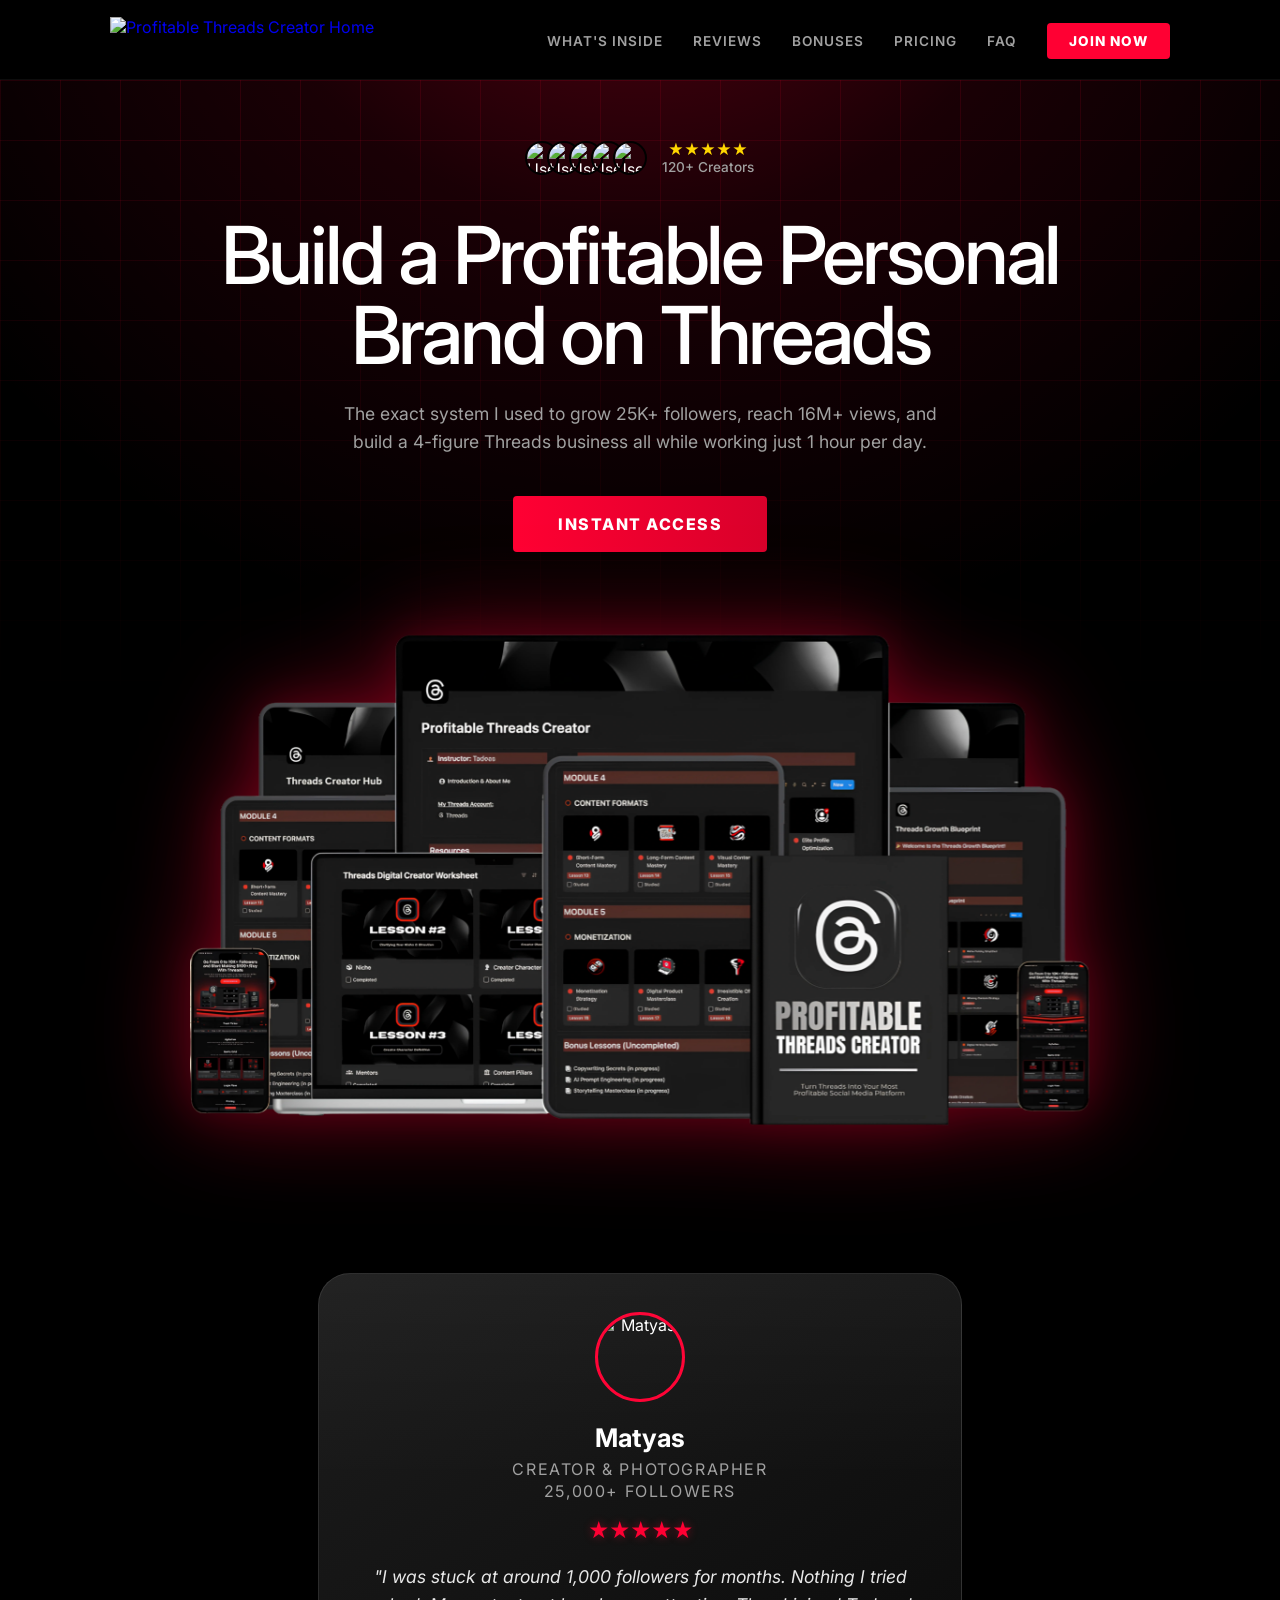
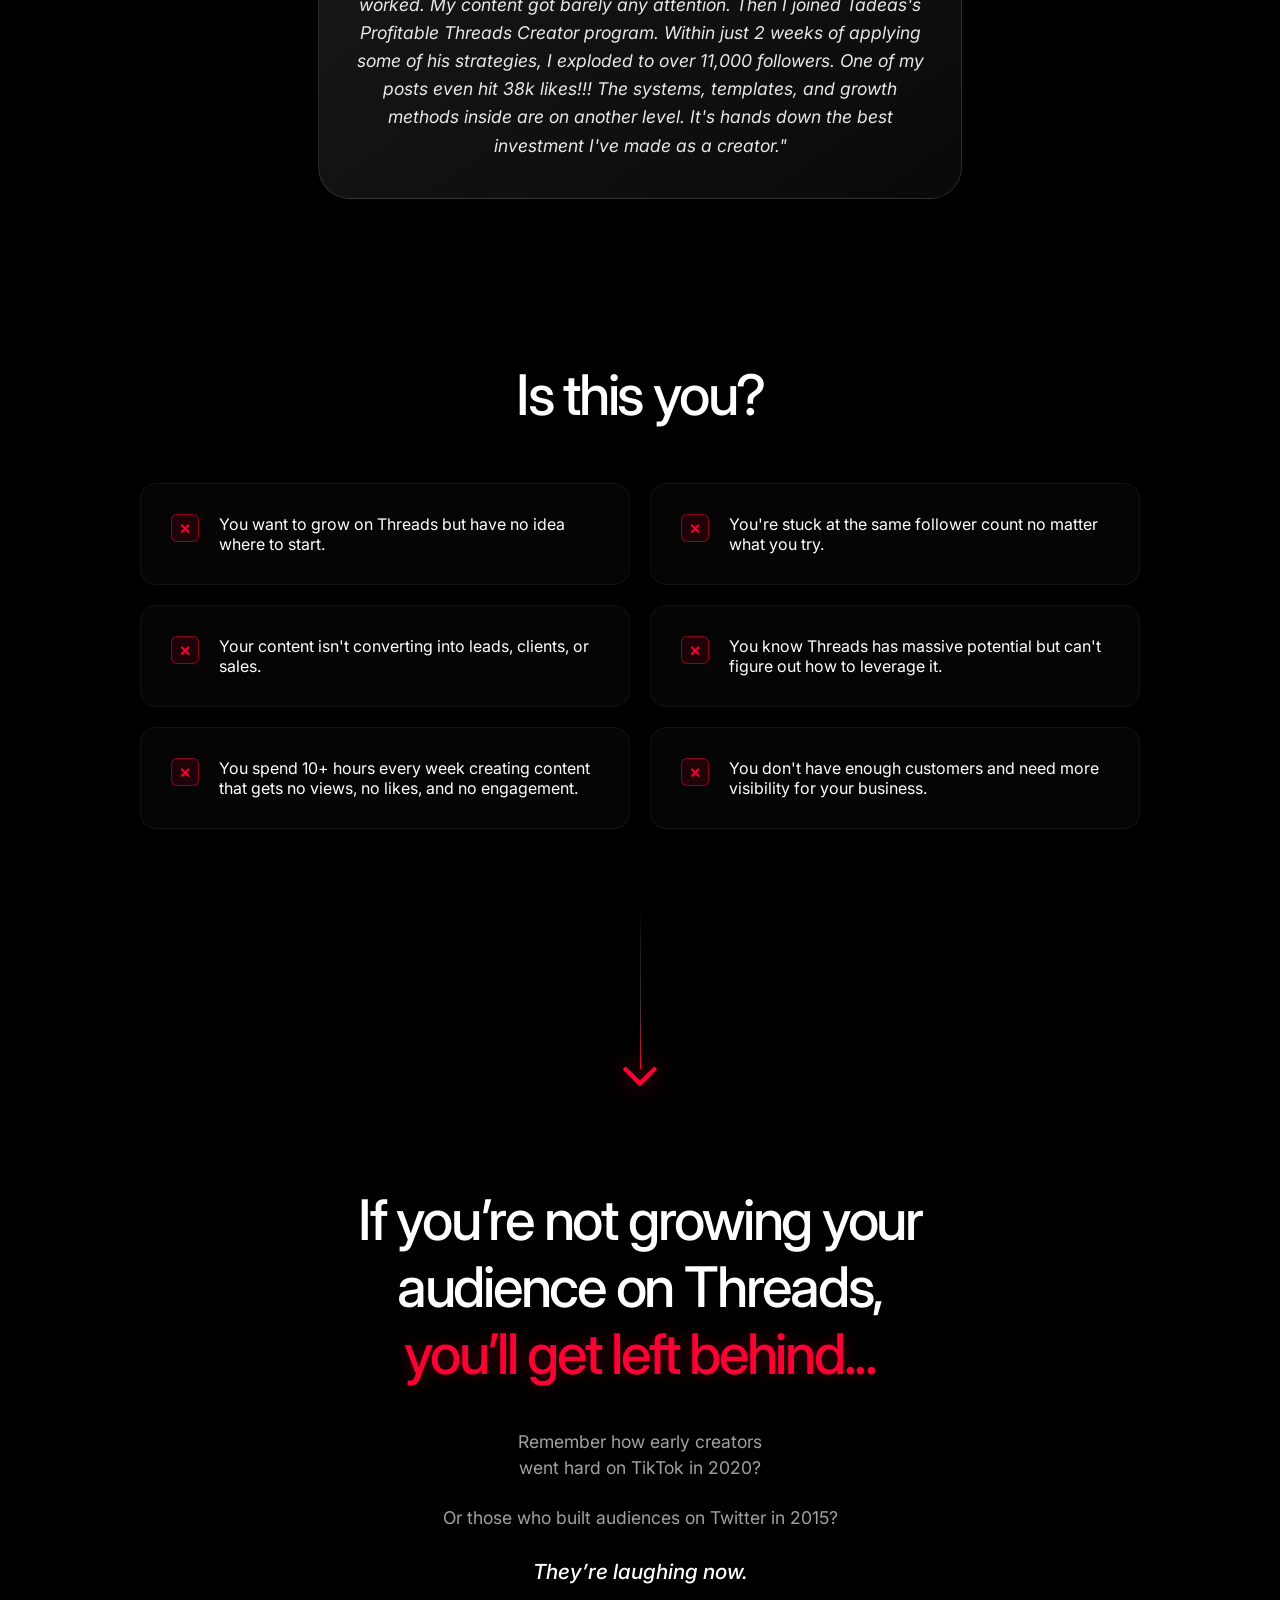
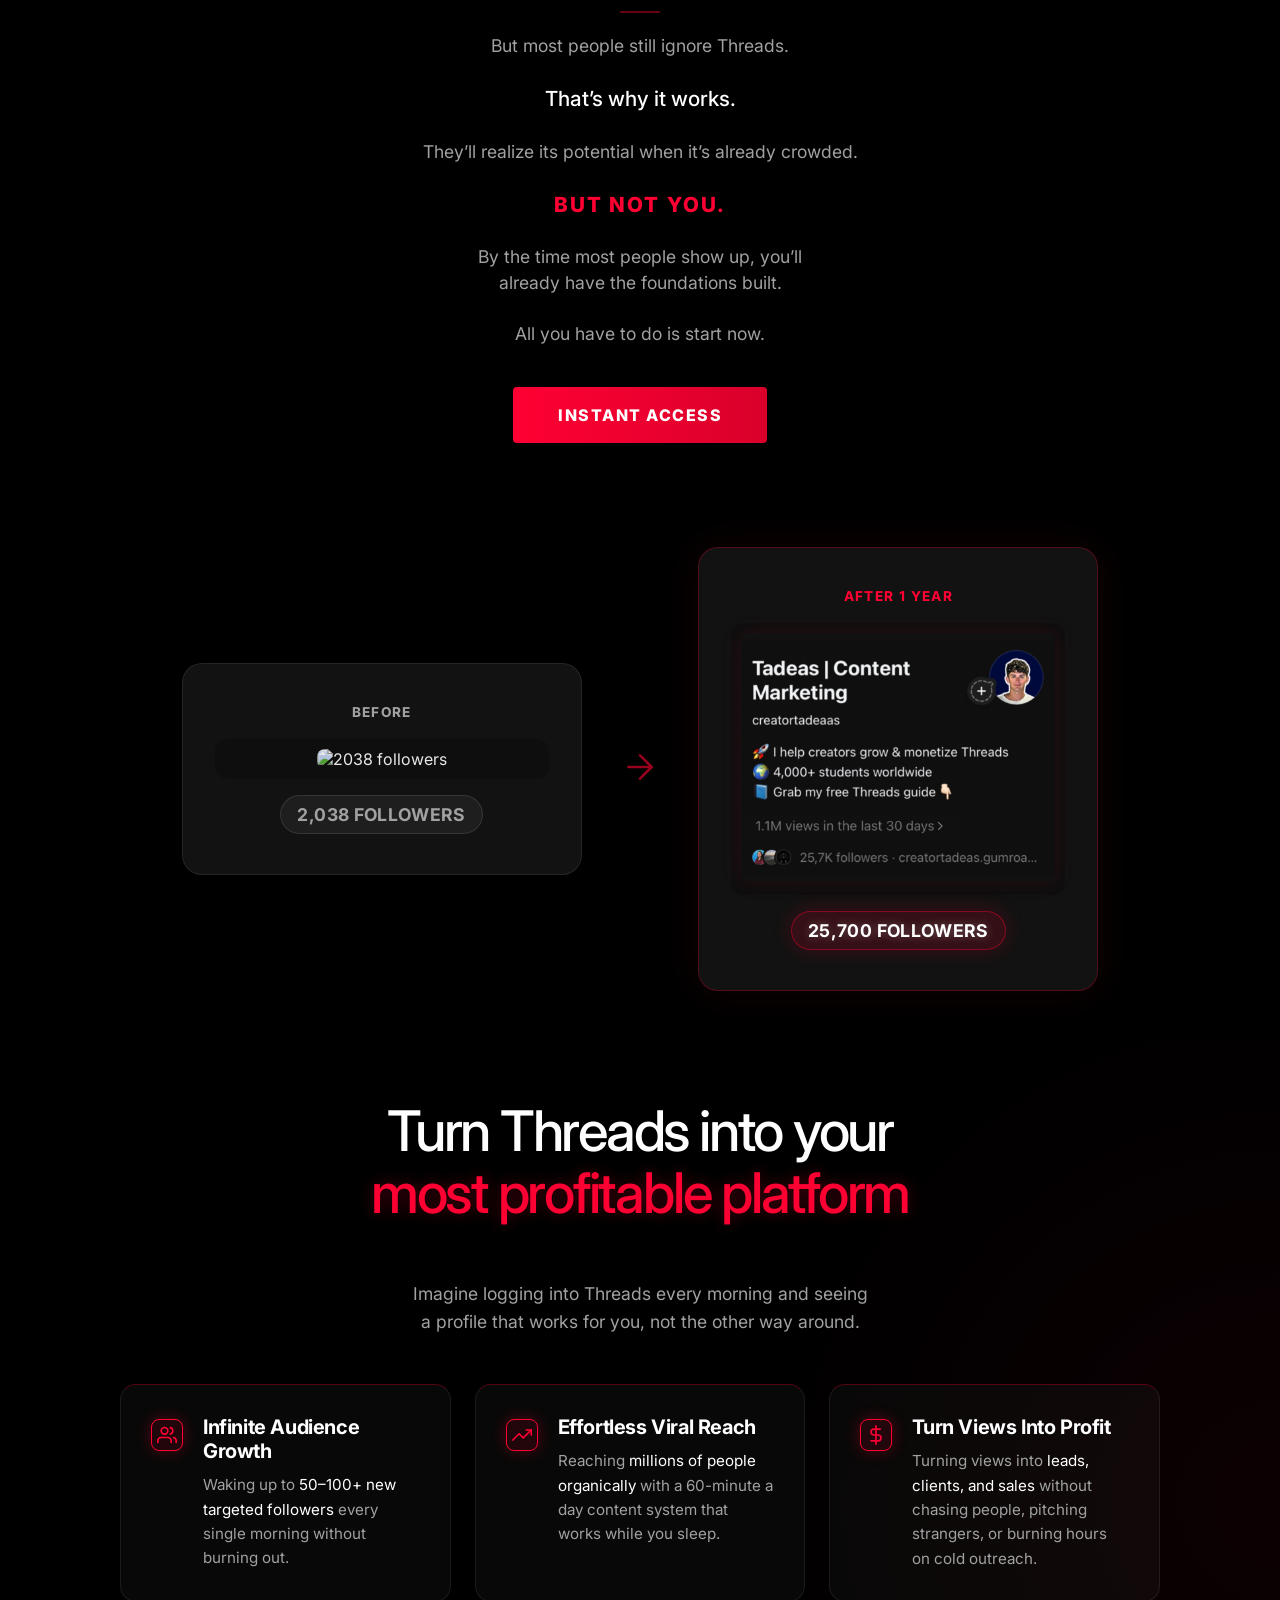
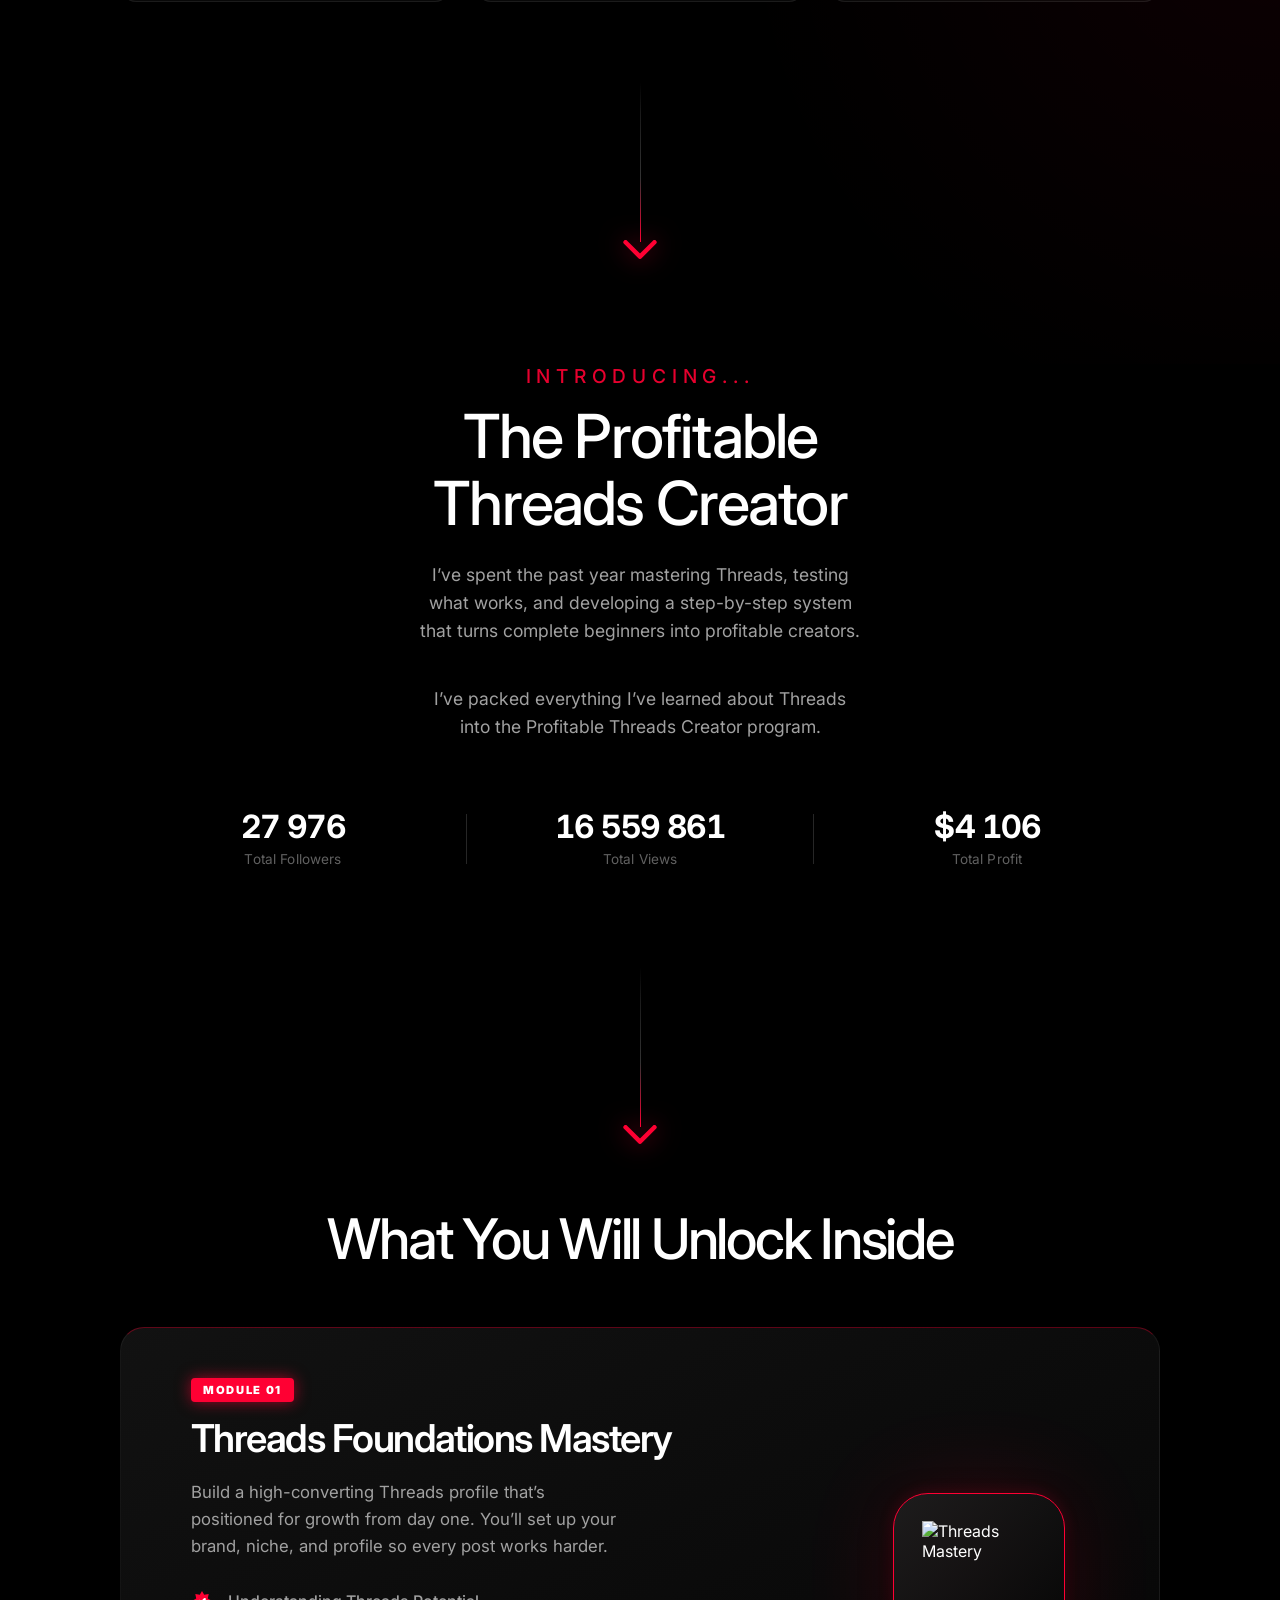
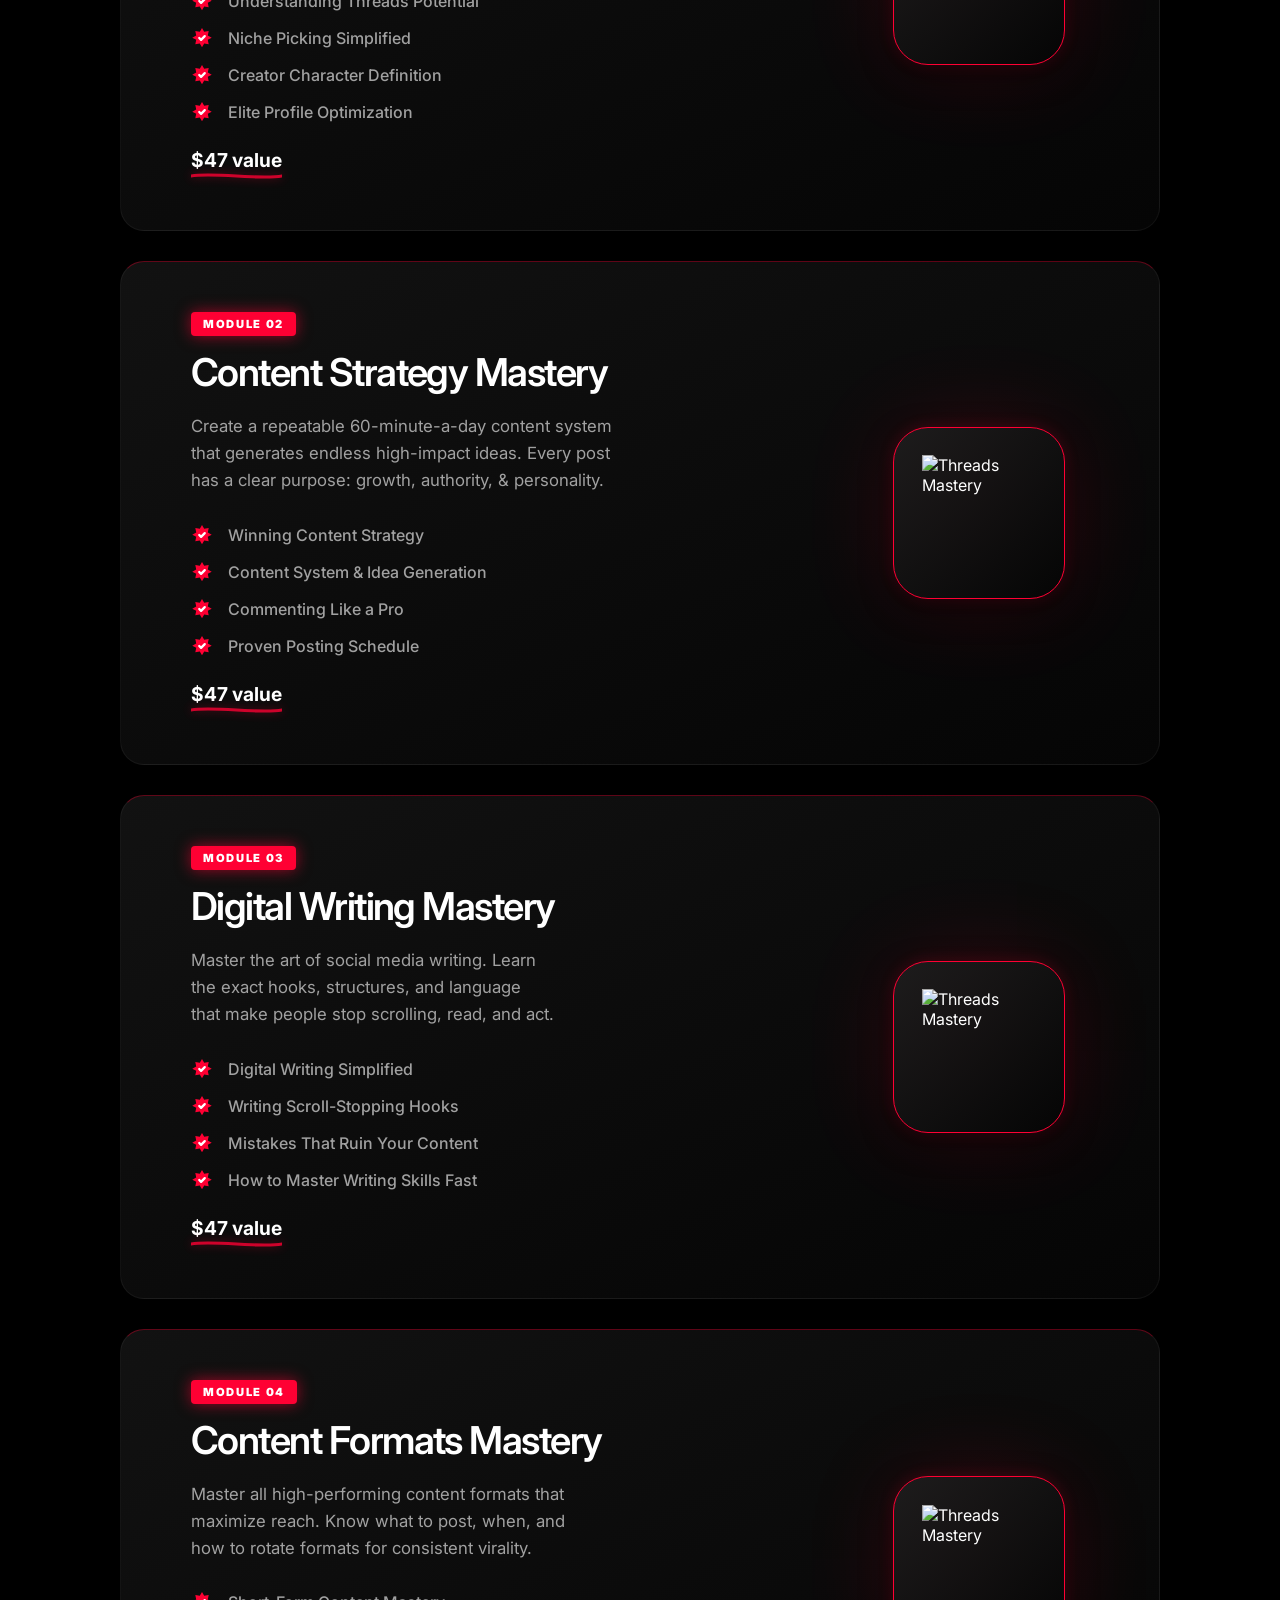
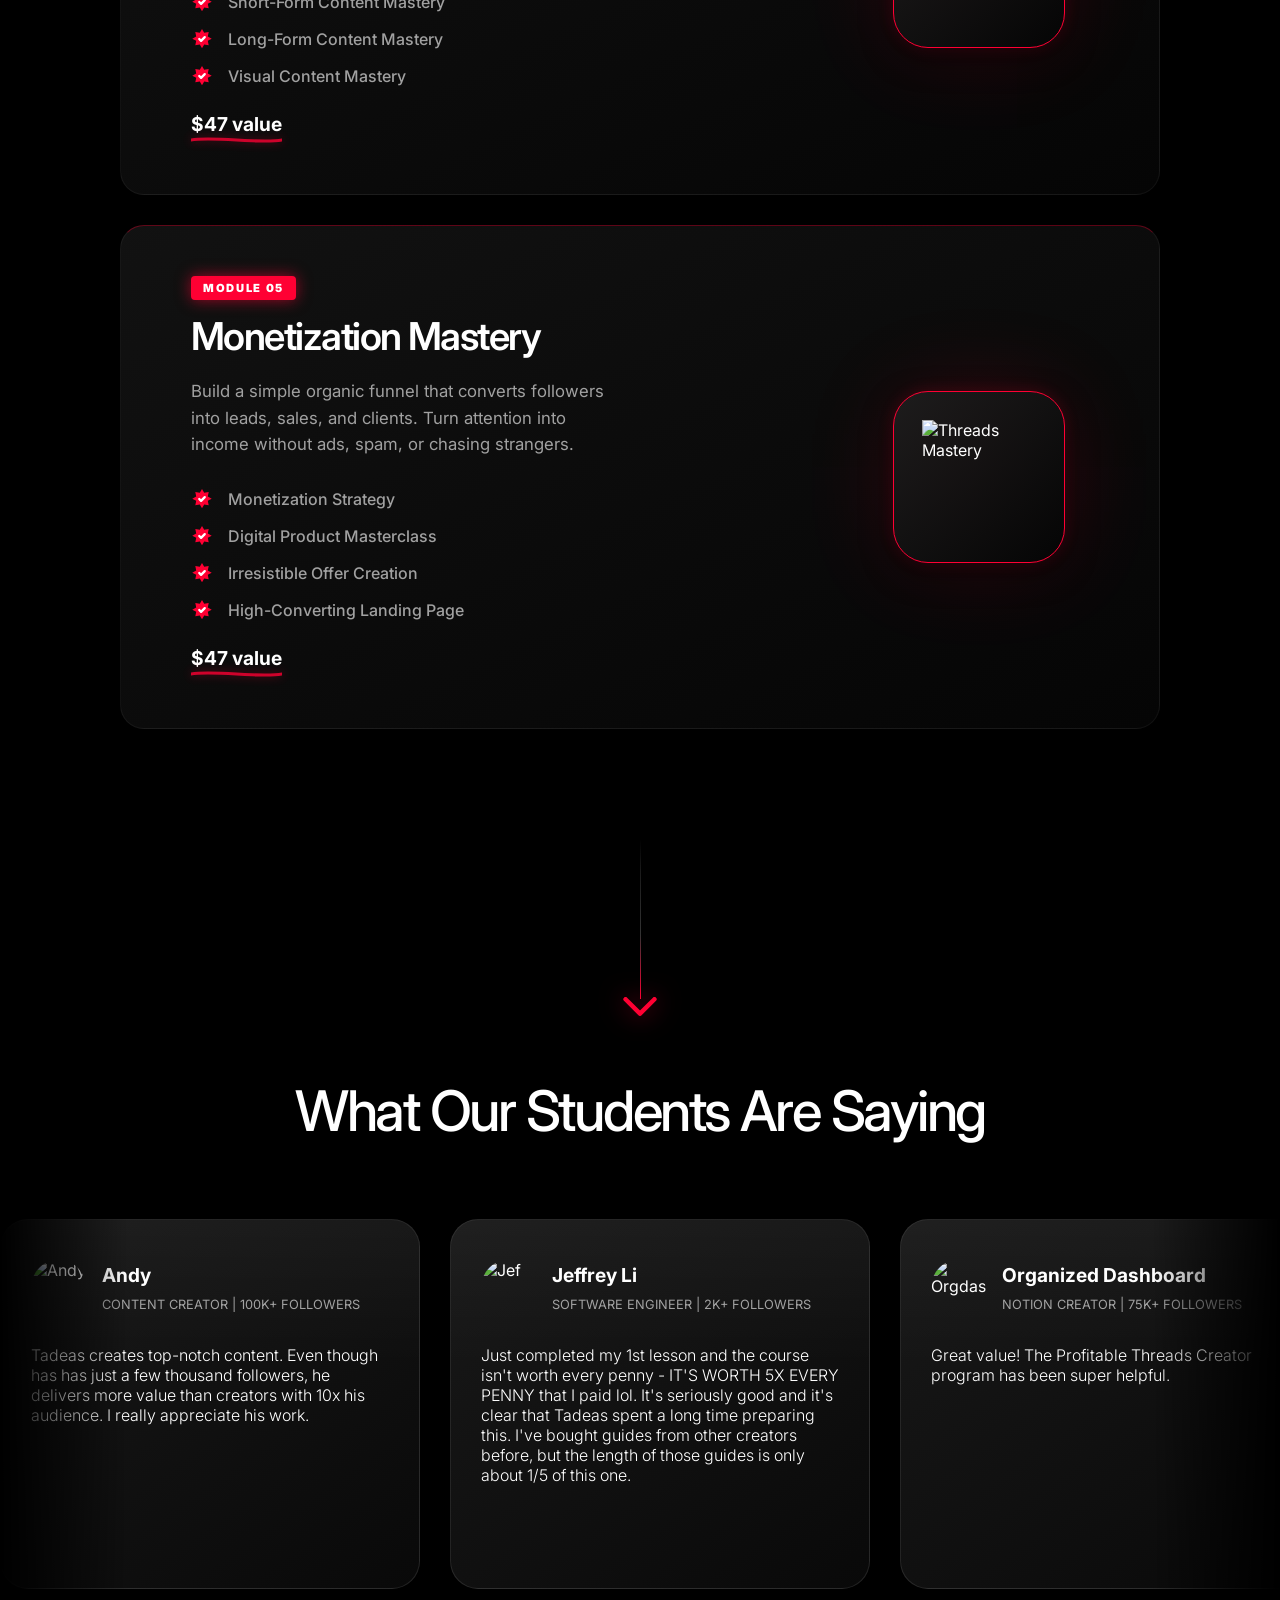
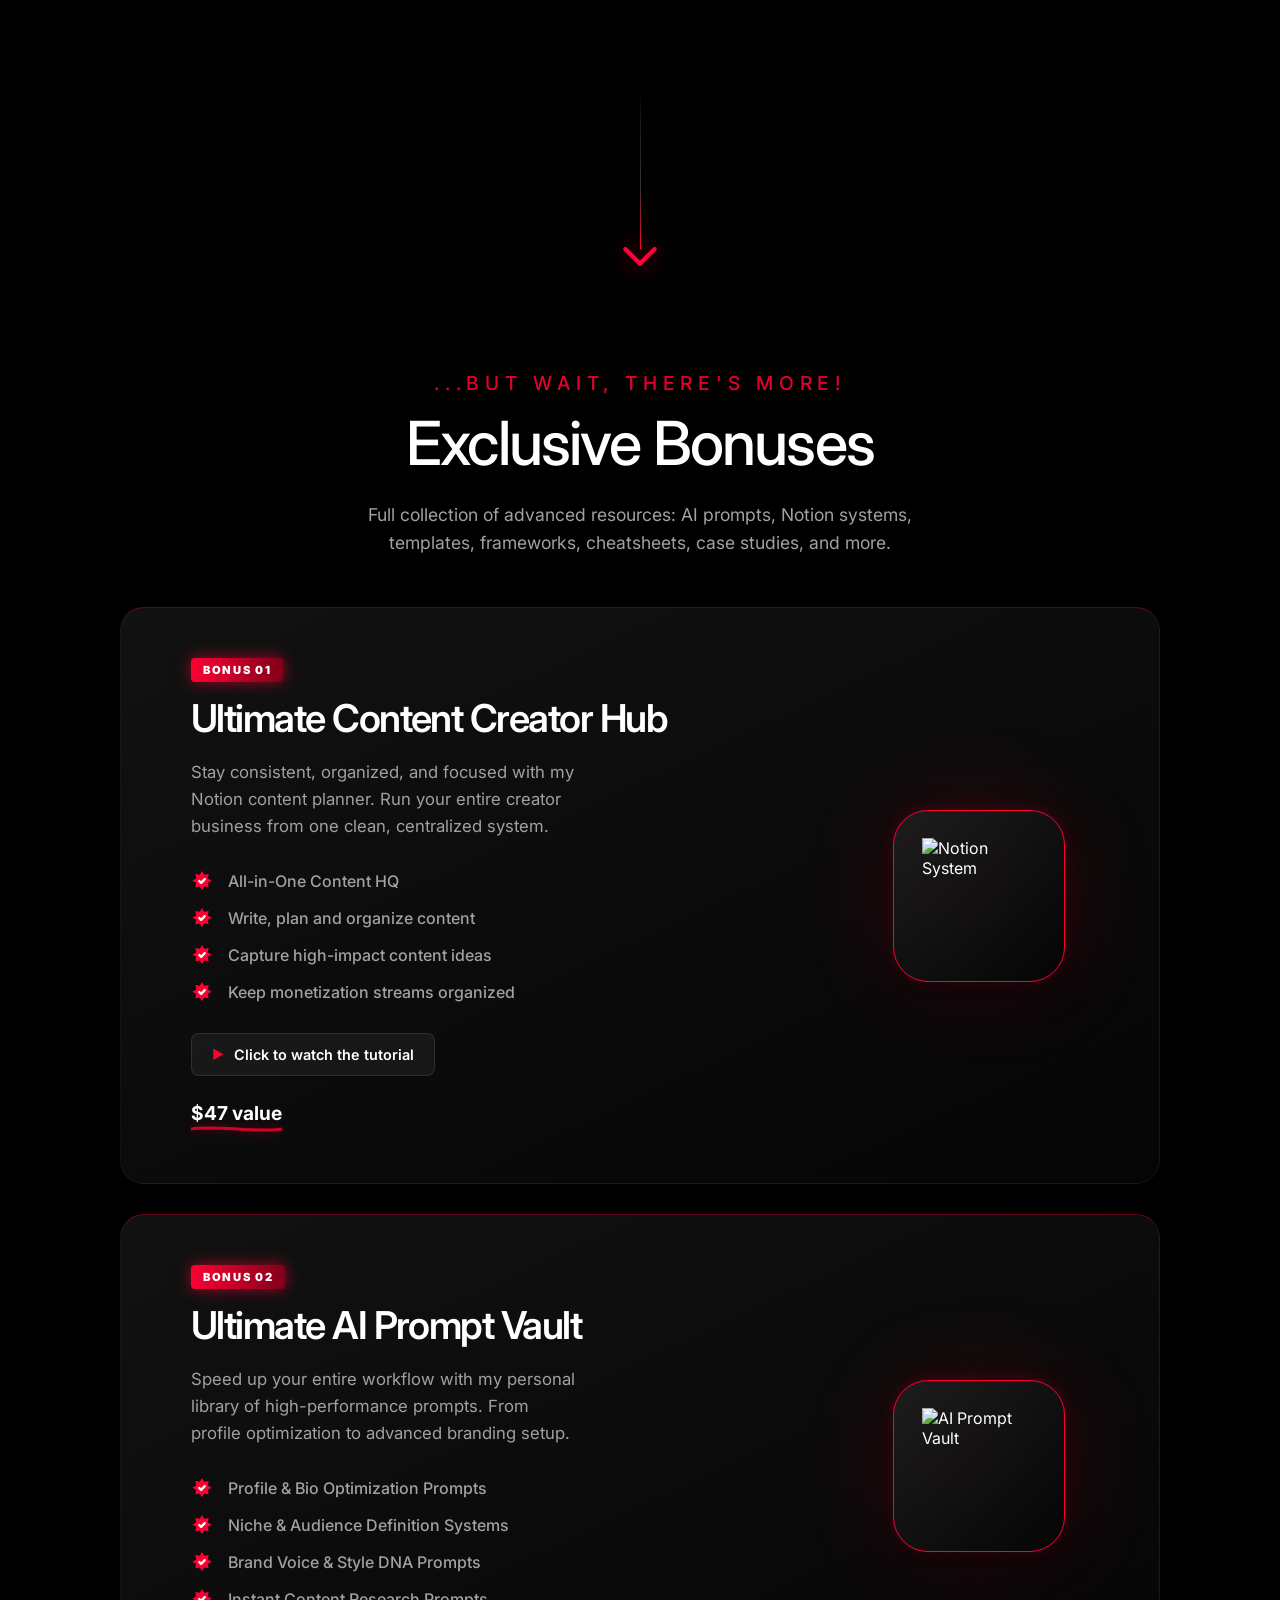
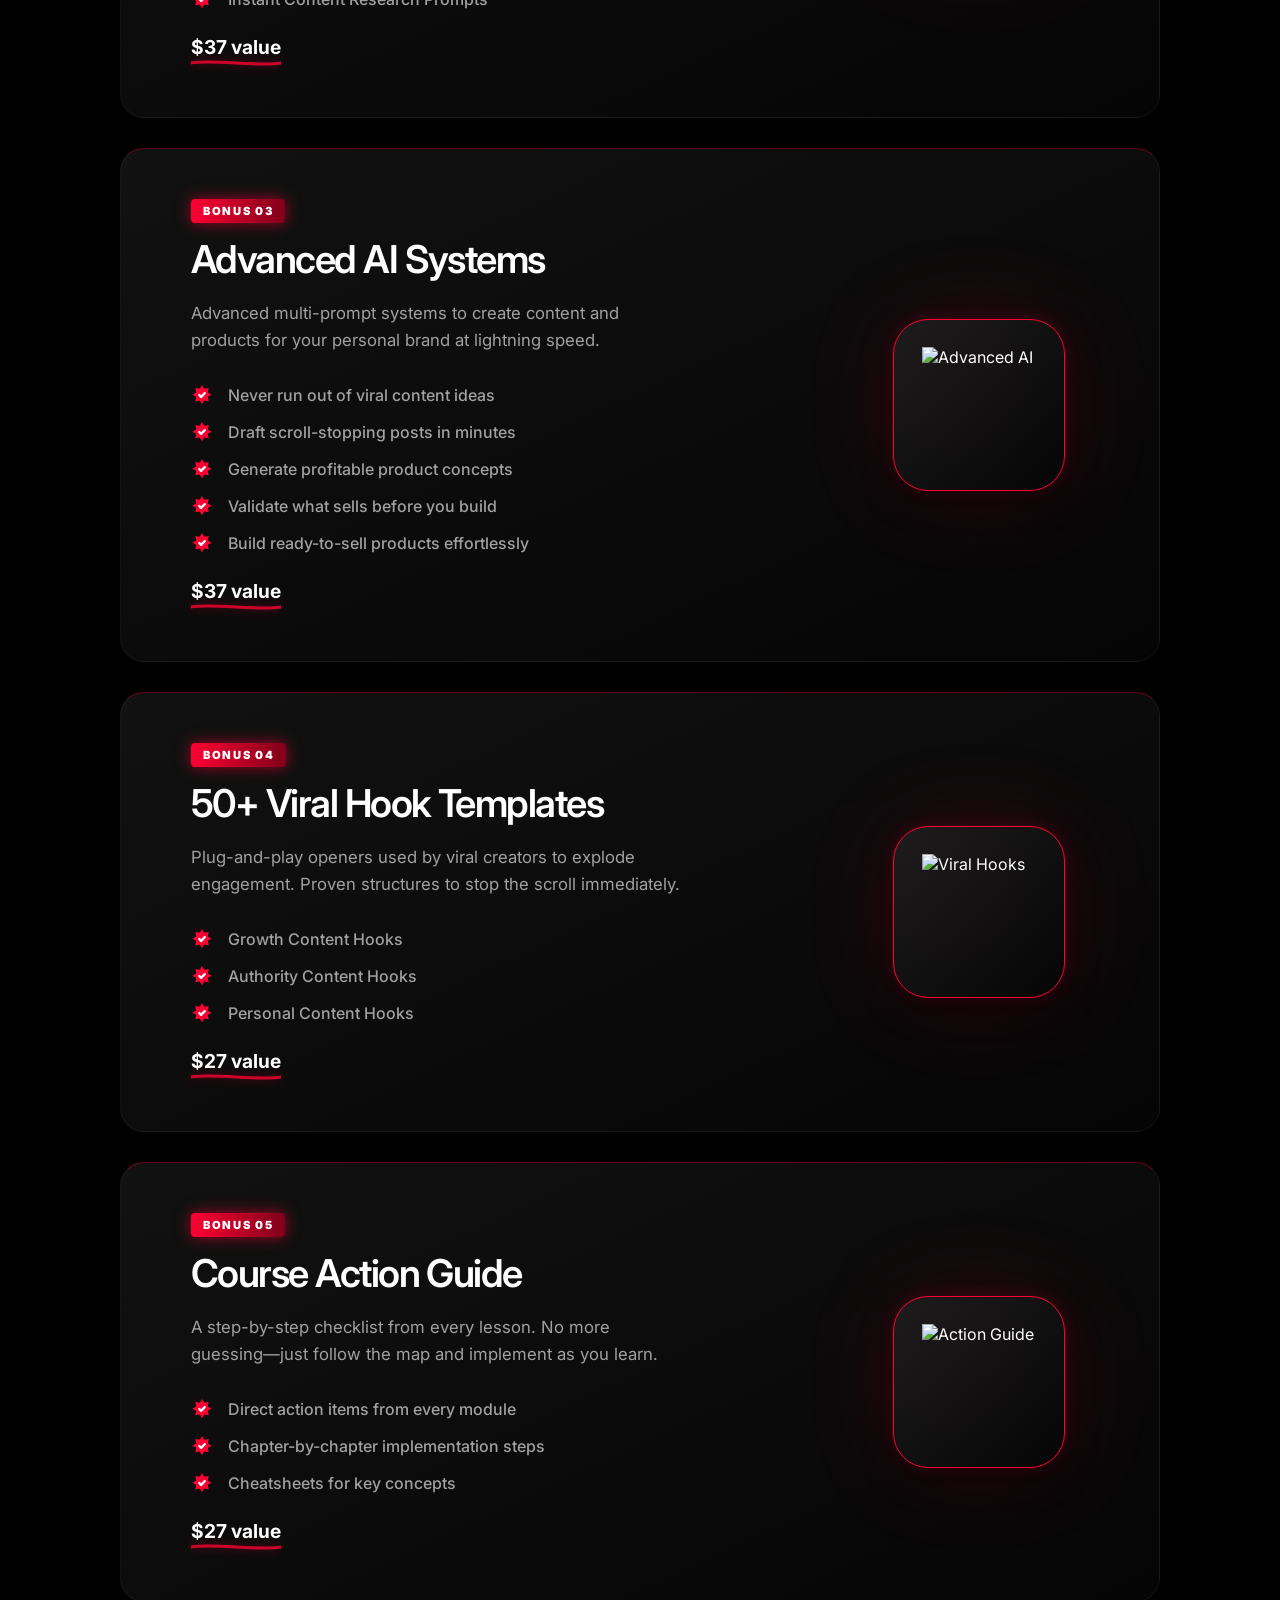
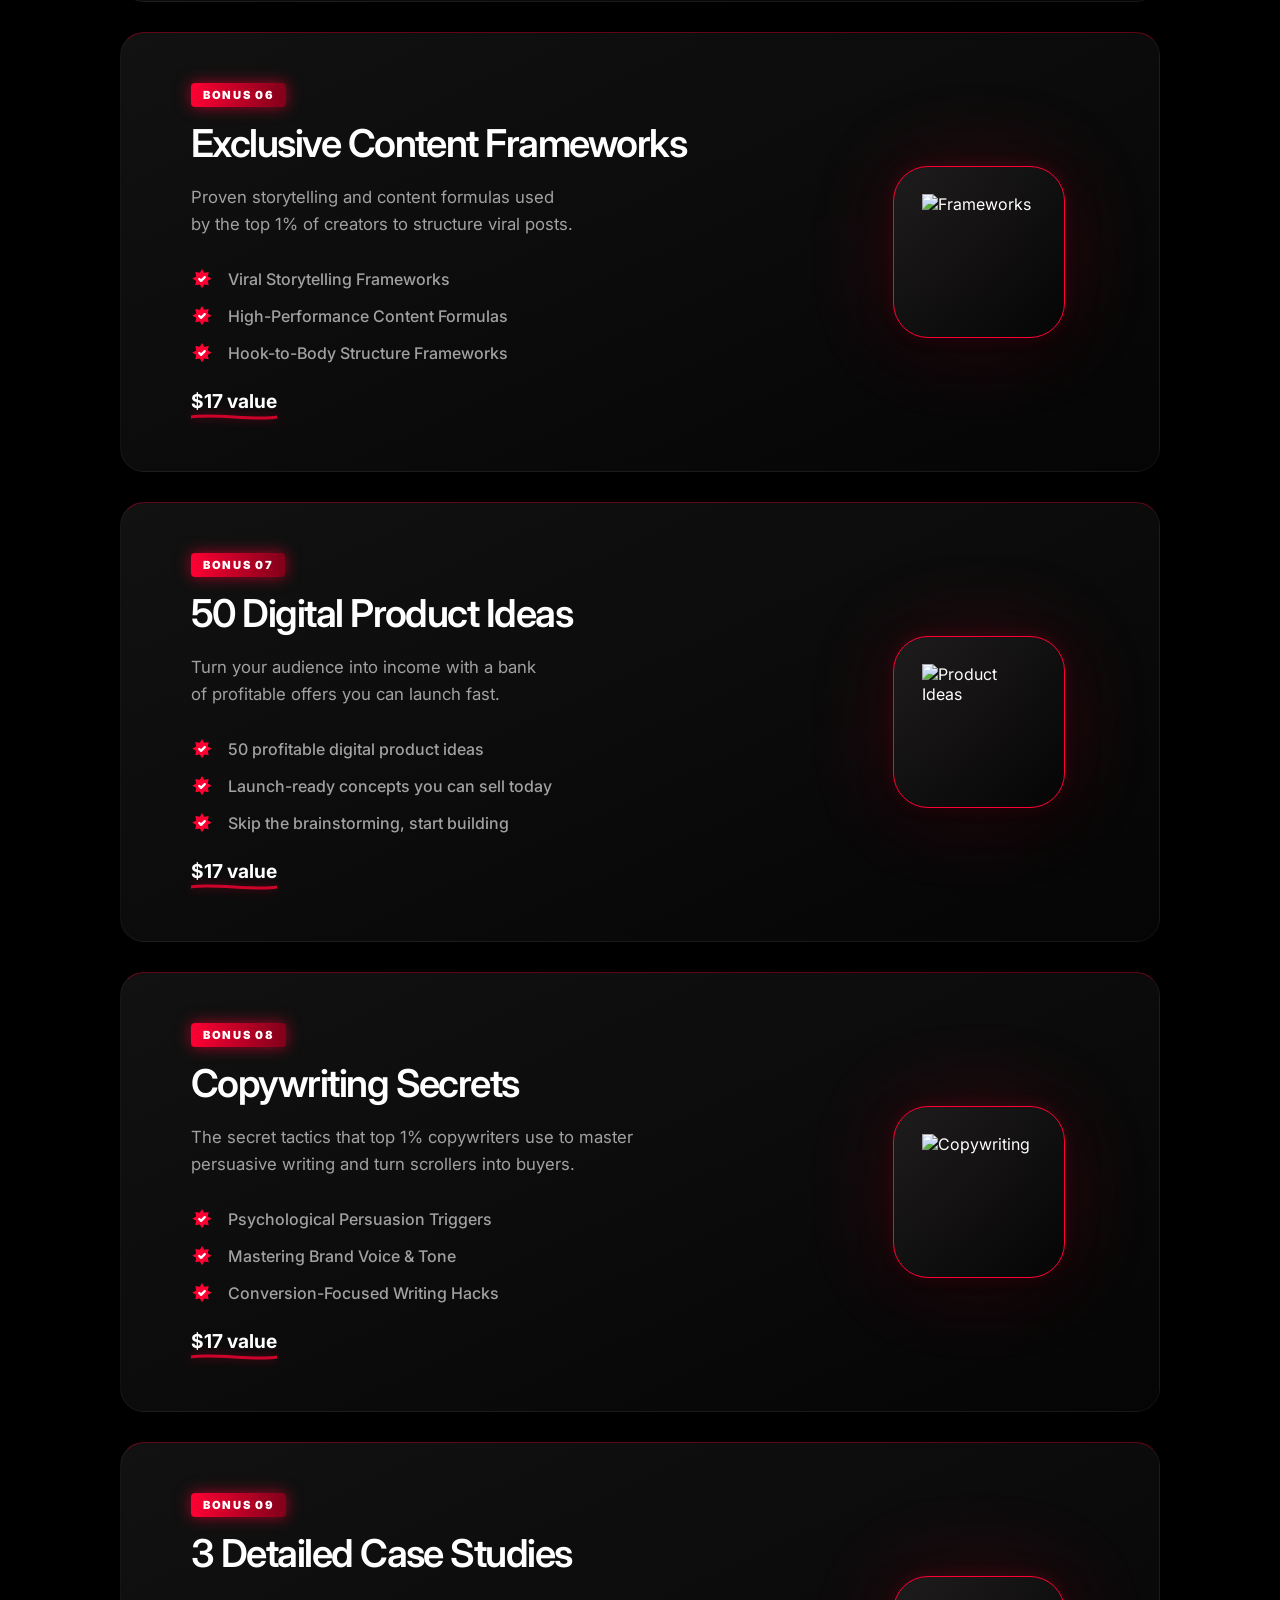
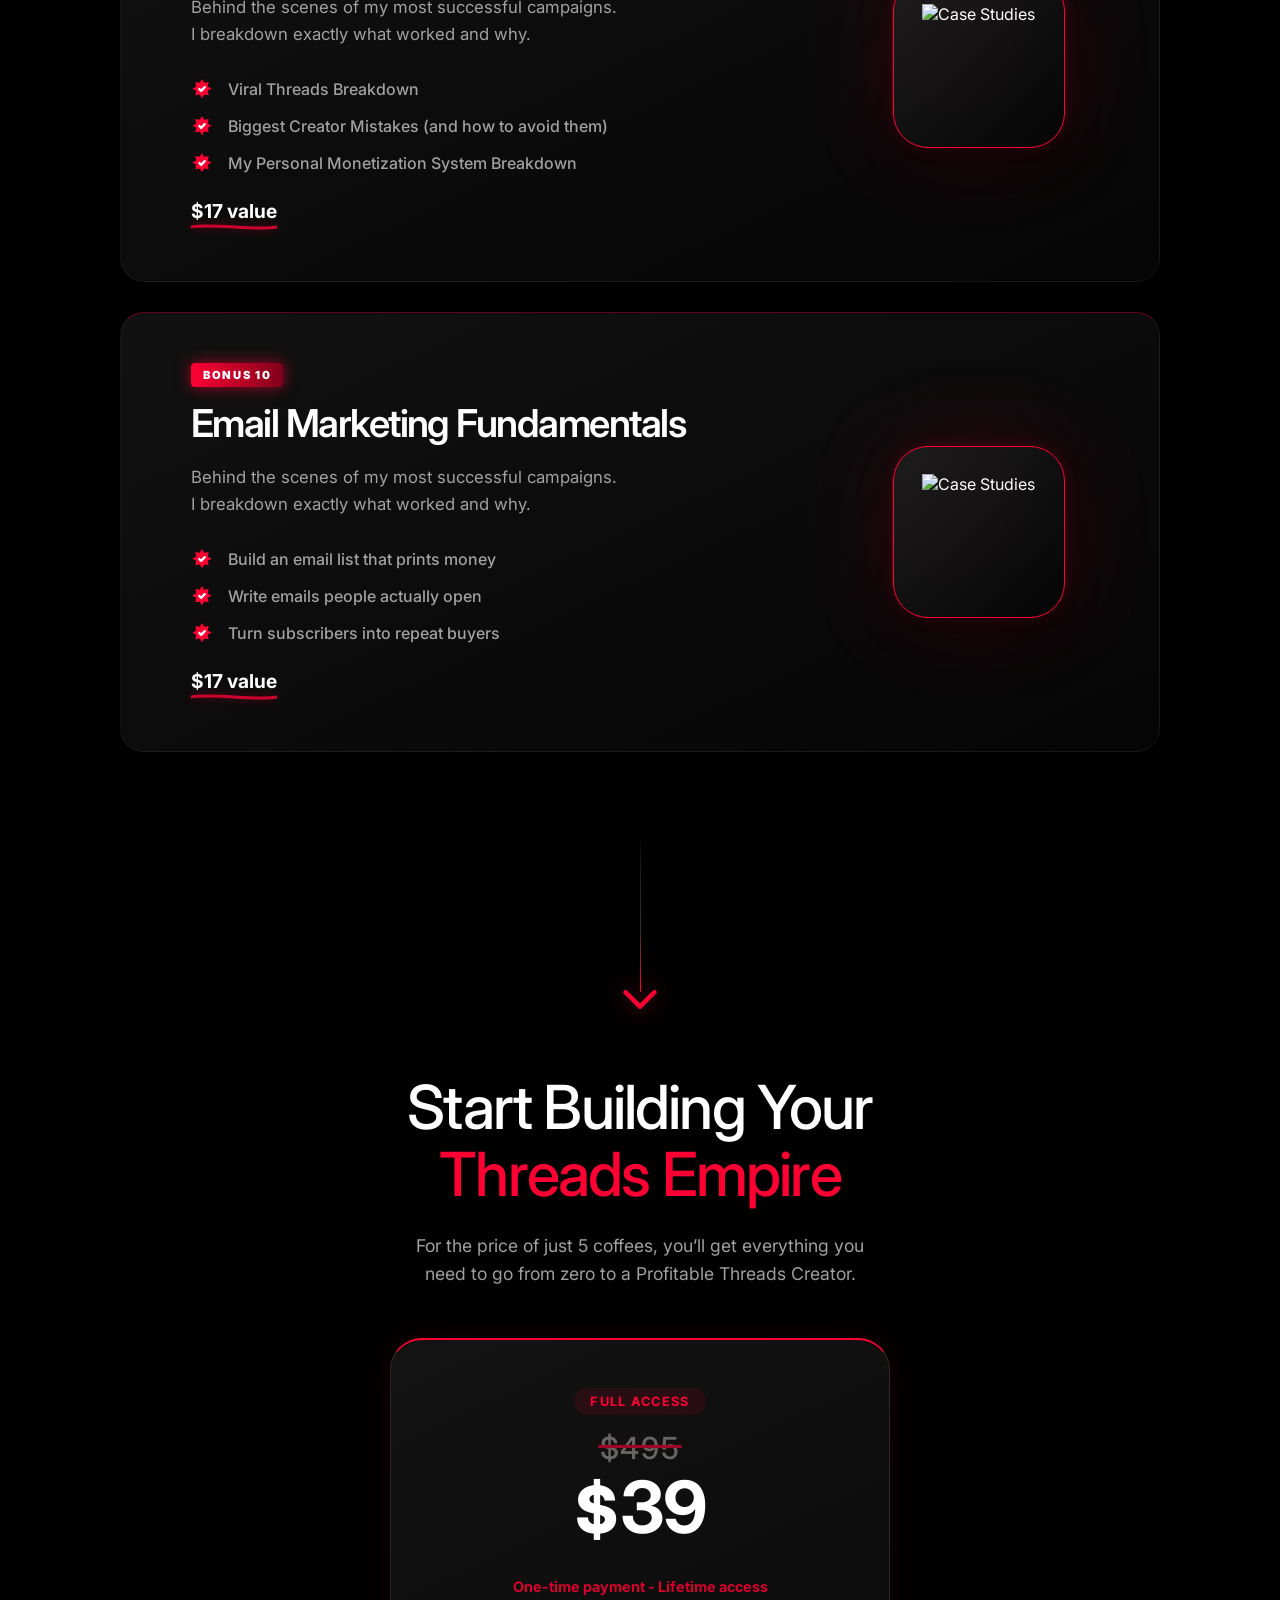
==== commit da193c88: "pricing fix" ====
--- a/index.html
+++ b/index.html
@@ -1183,7 +1183,7 @@
                   <span class="original-value-strike">$495</span>
                 </div>
 
-                <div class="main-price"><span class="currency">$</span>29</div>
+                <div class="main-price"><span class="currency">$</span>39</div>
               </div>
               <p class="price-subtitle">One-time payment - Lifetime access</p>
             </div>
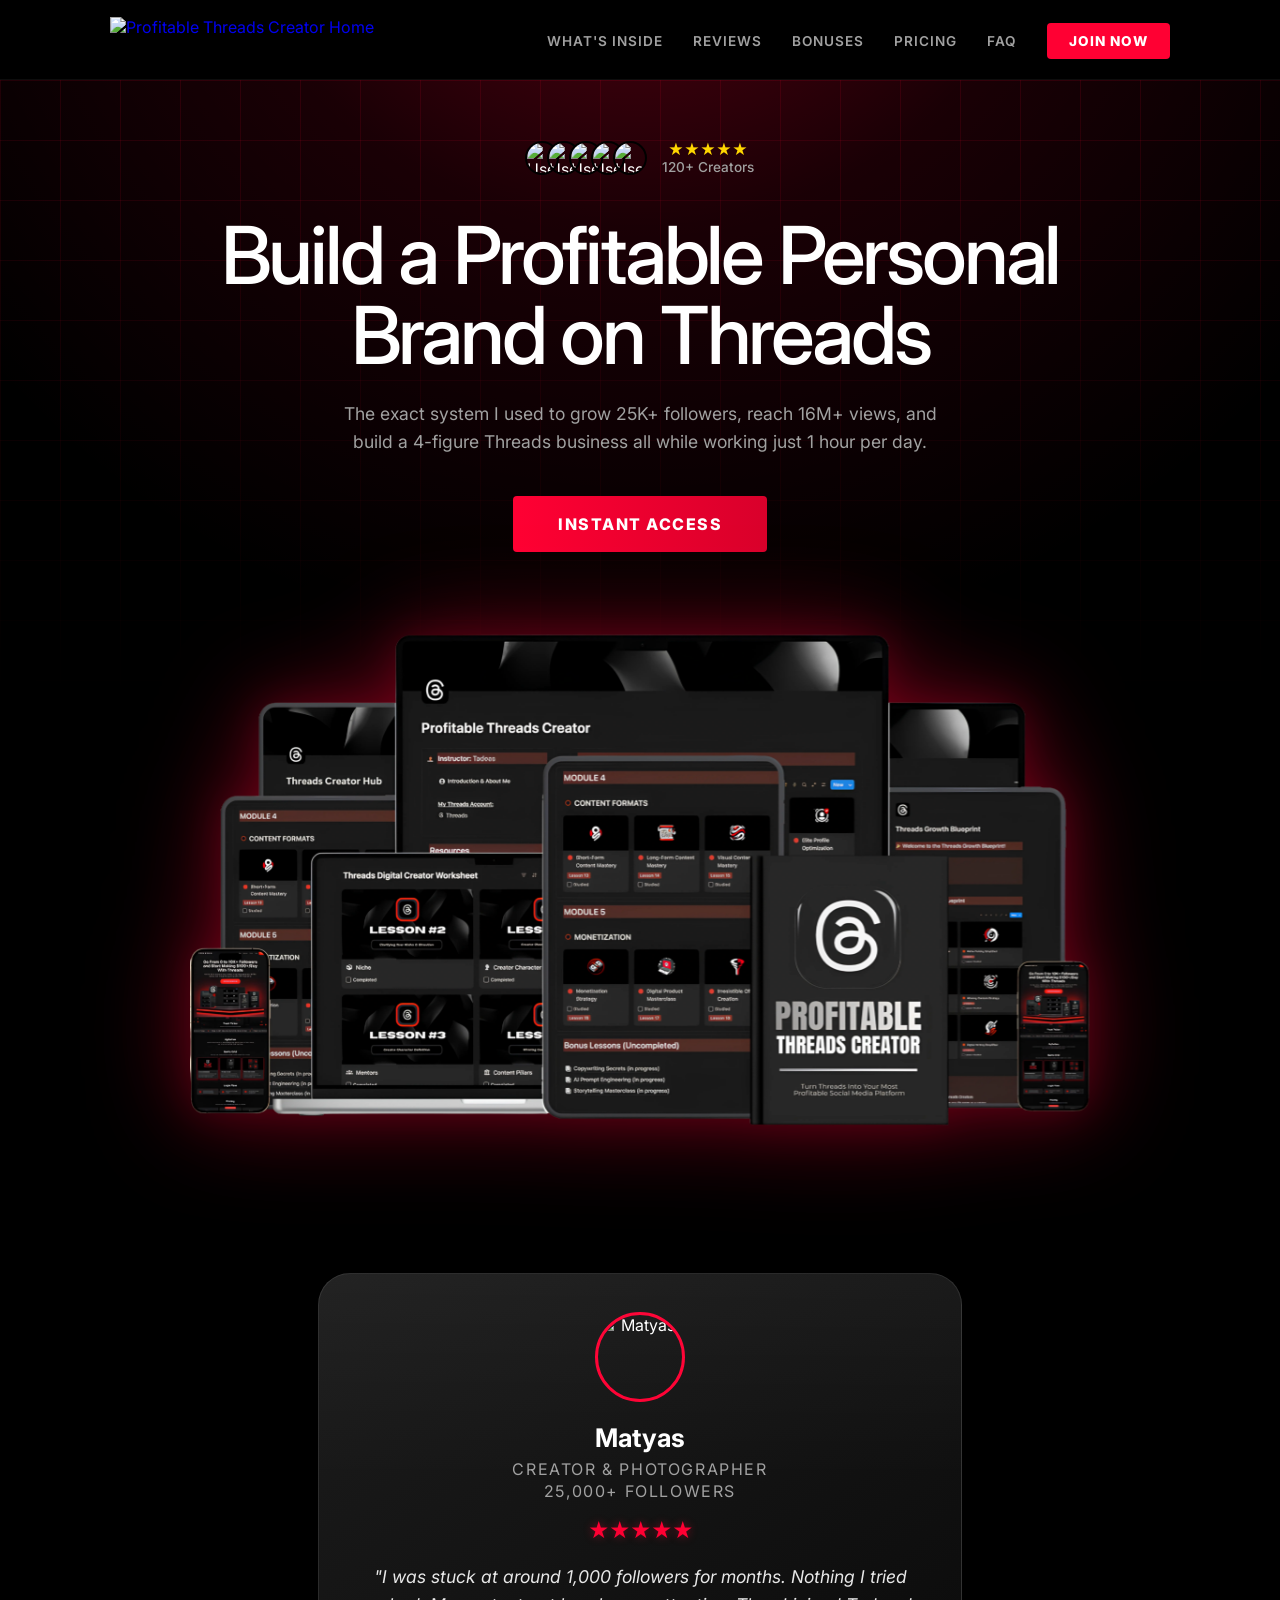
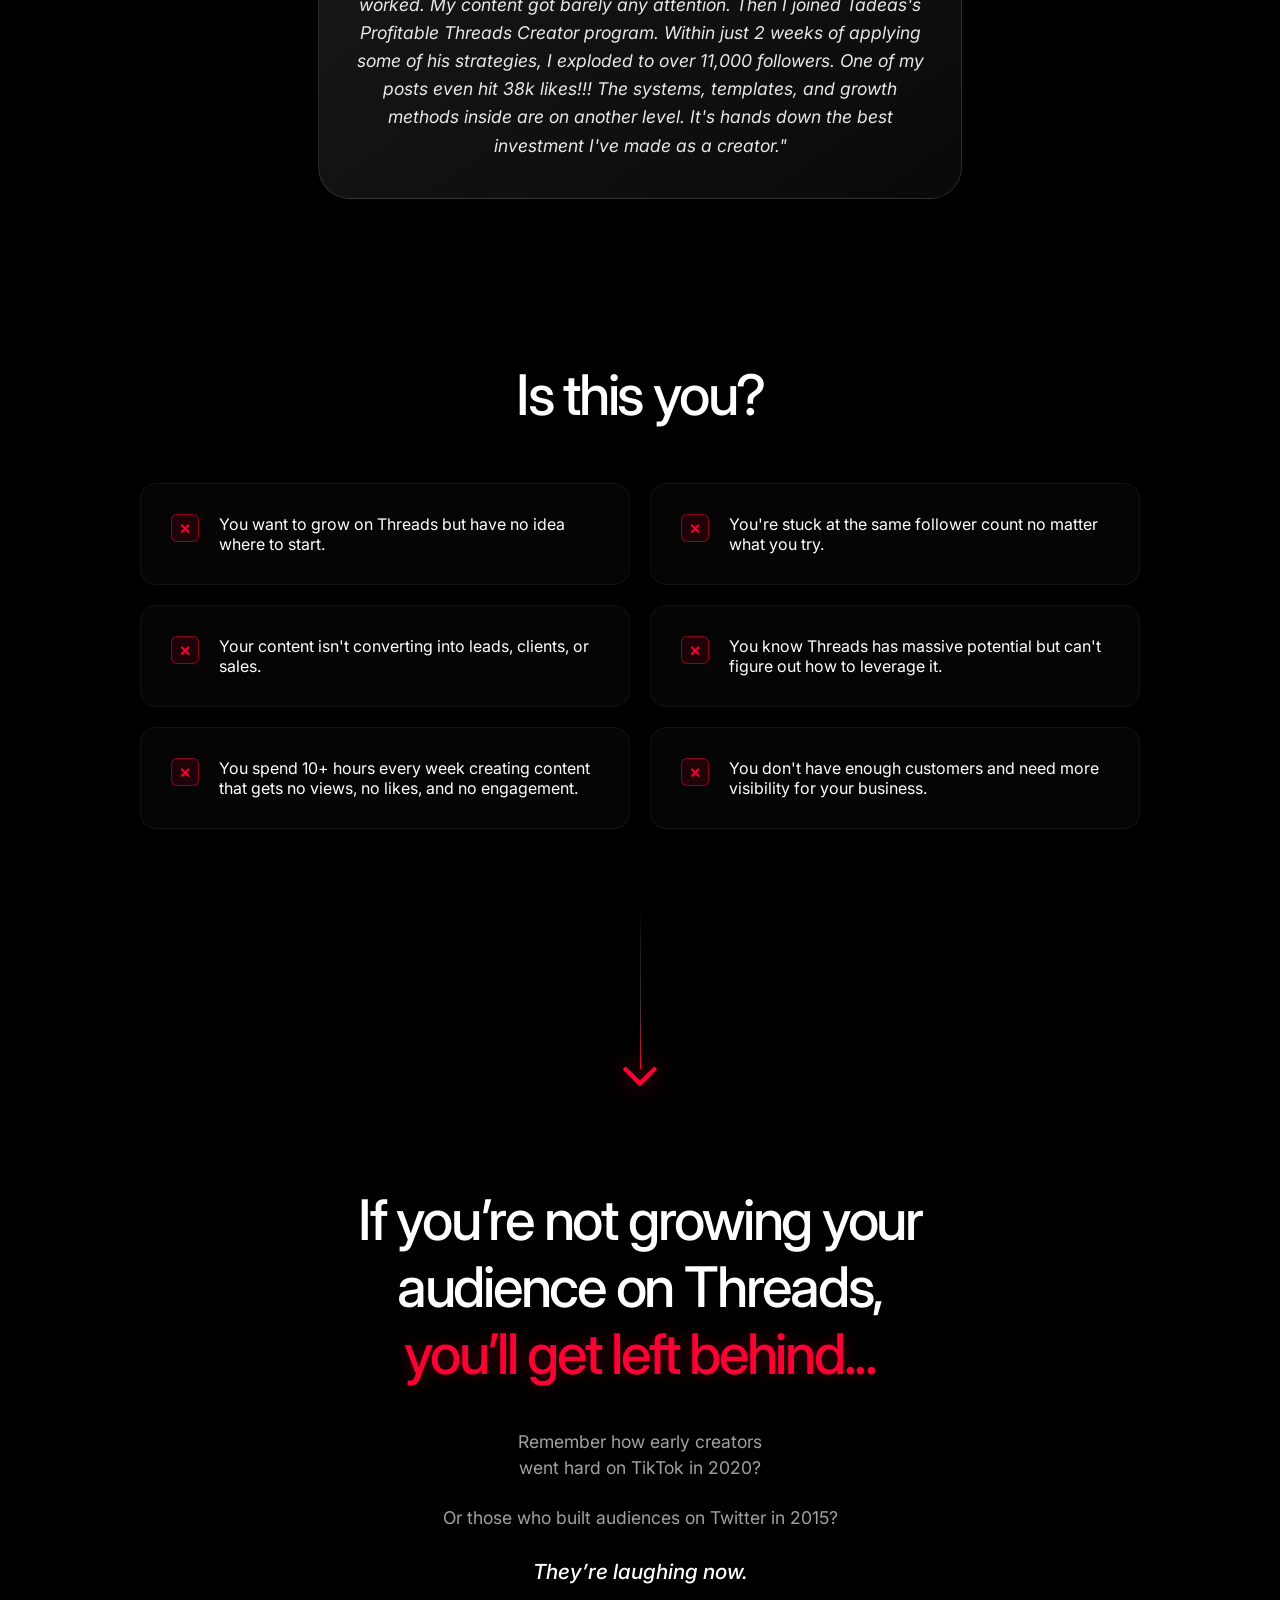
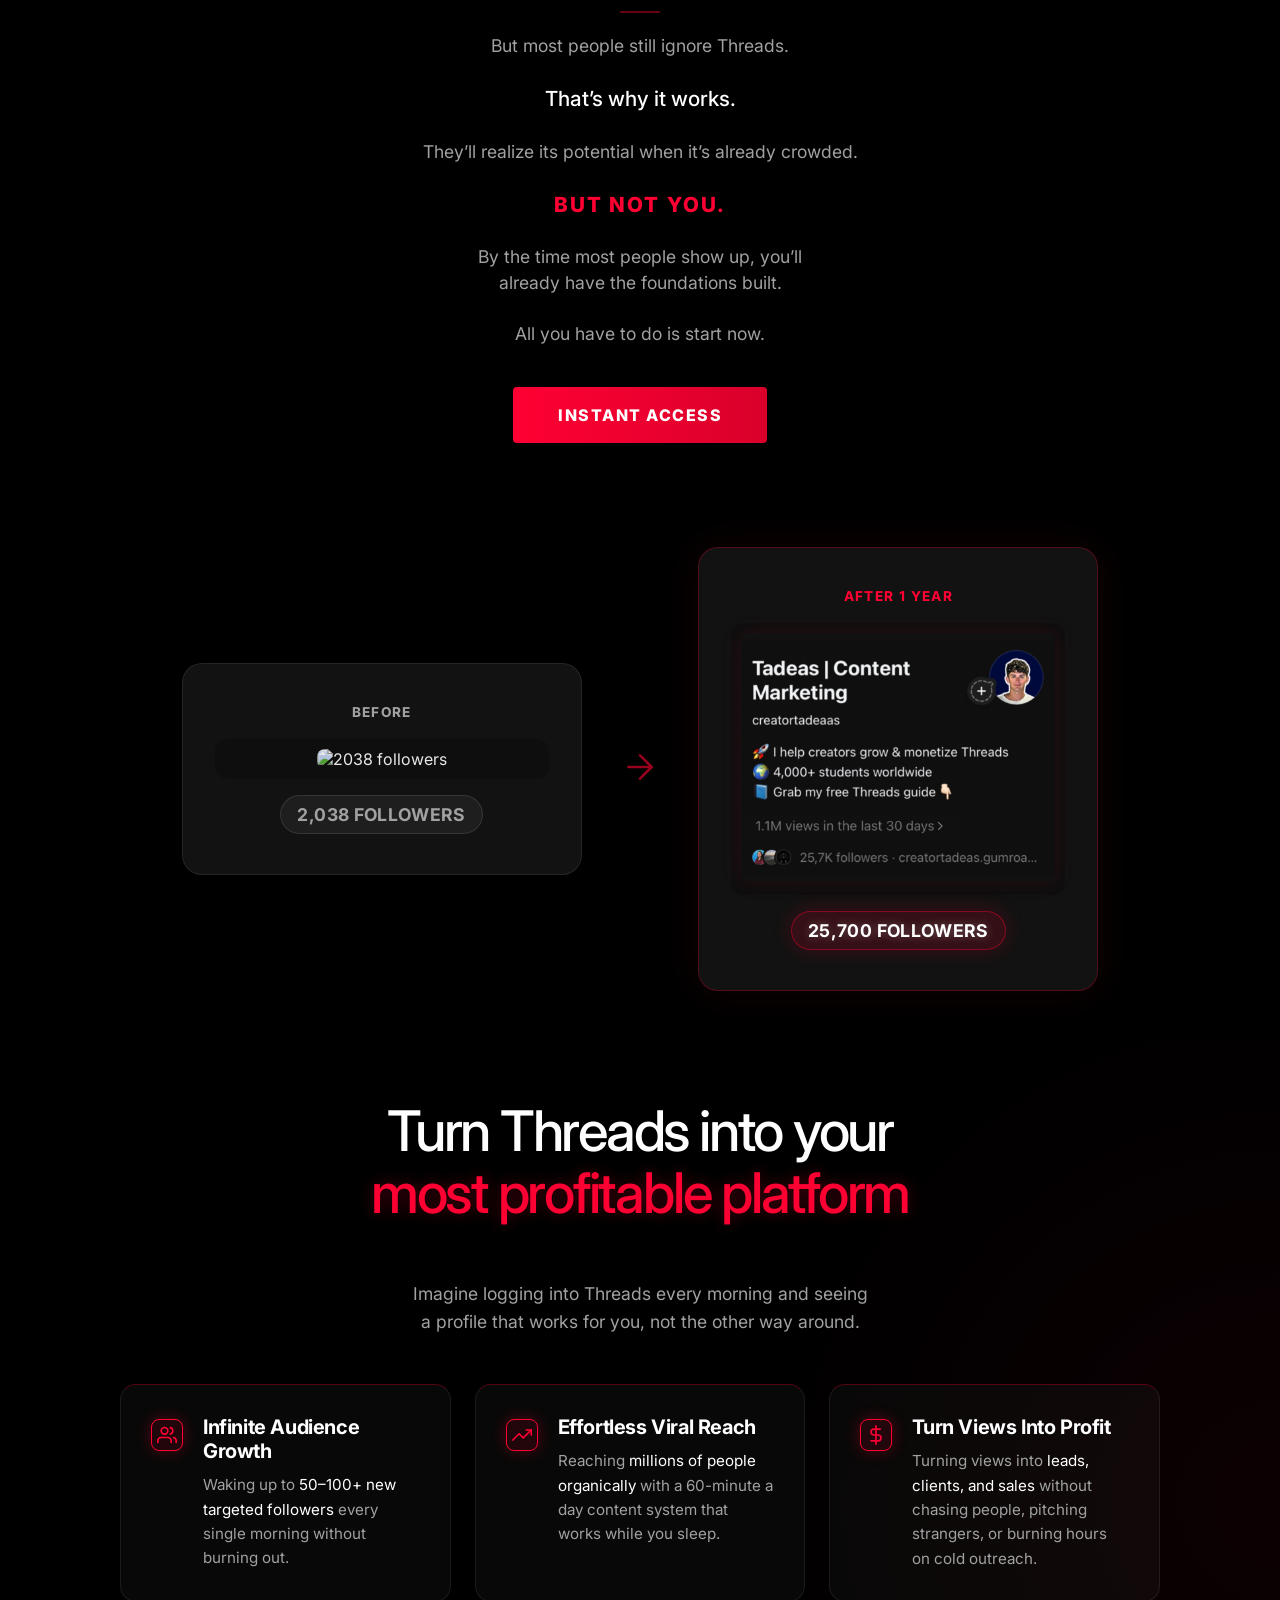
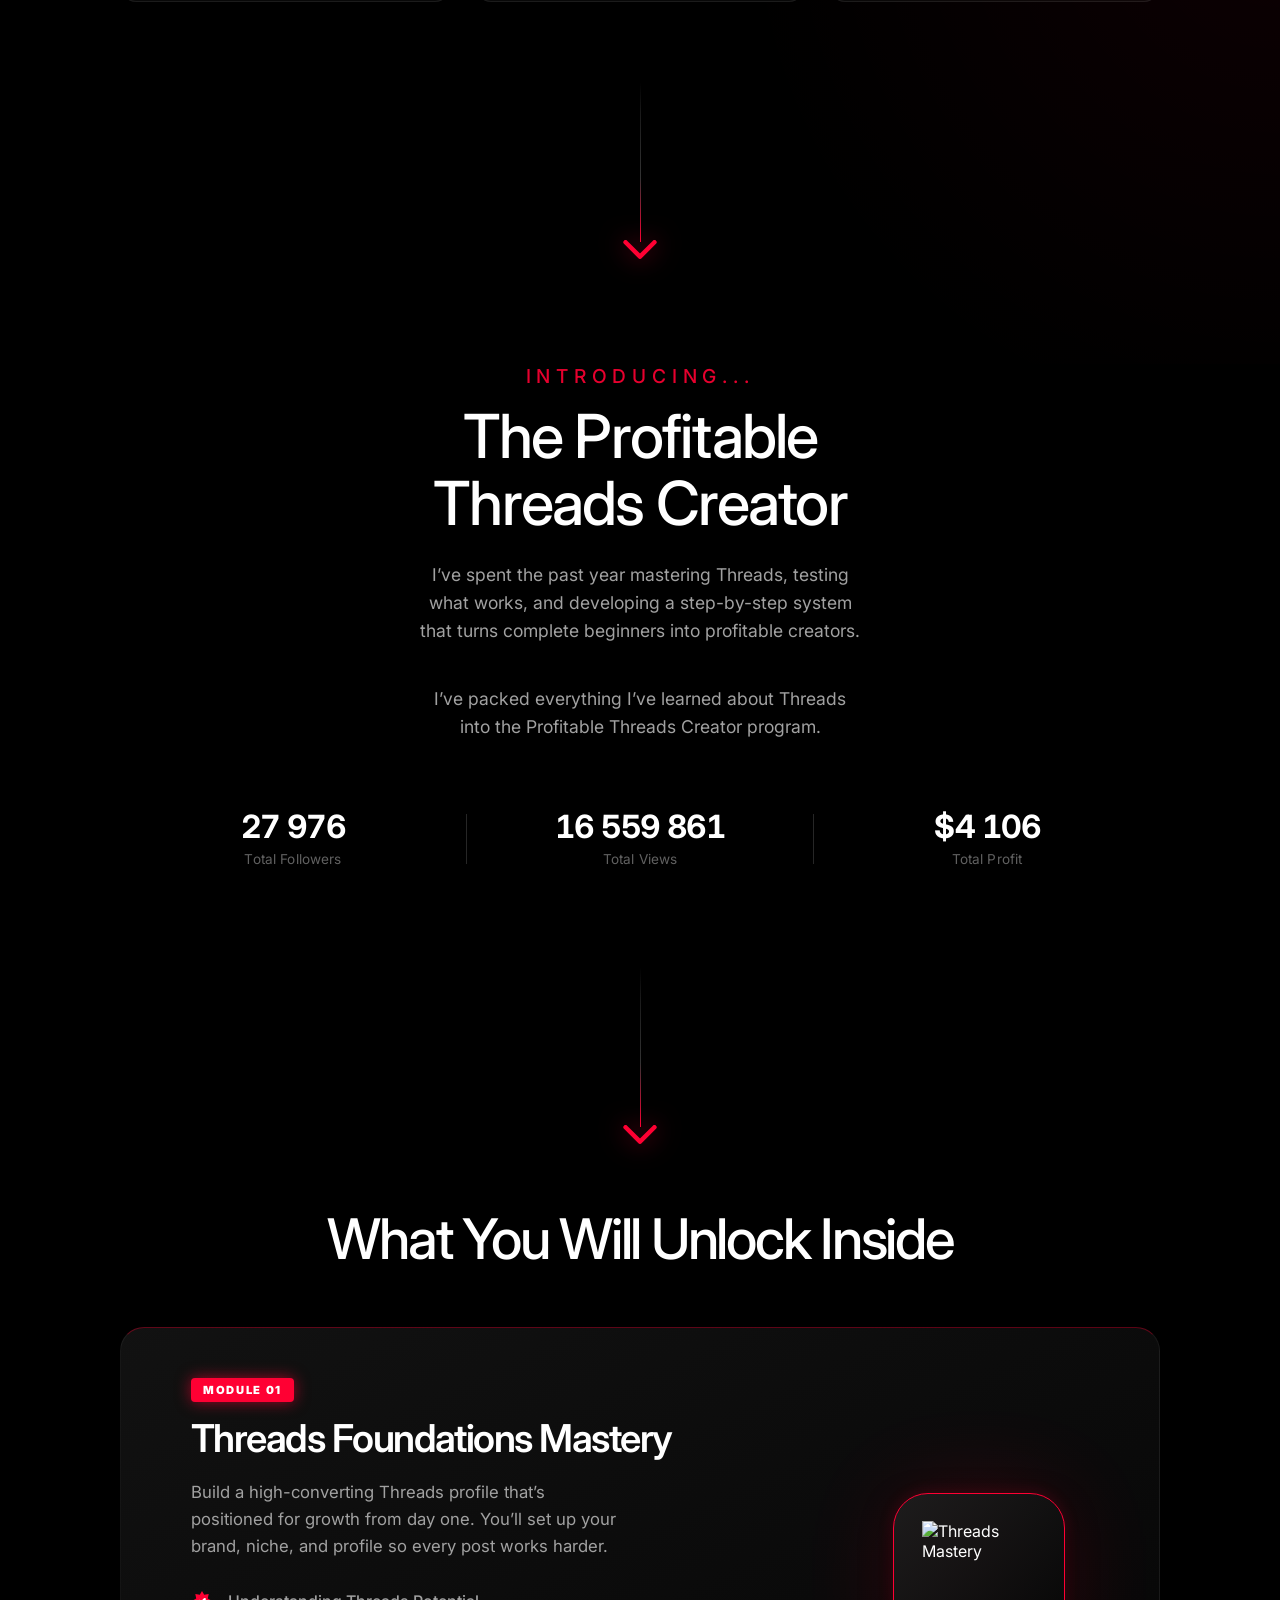
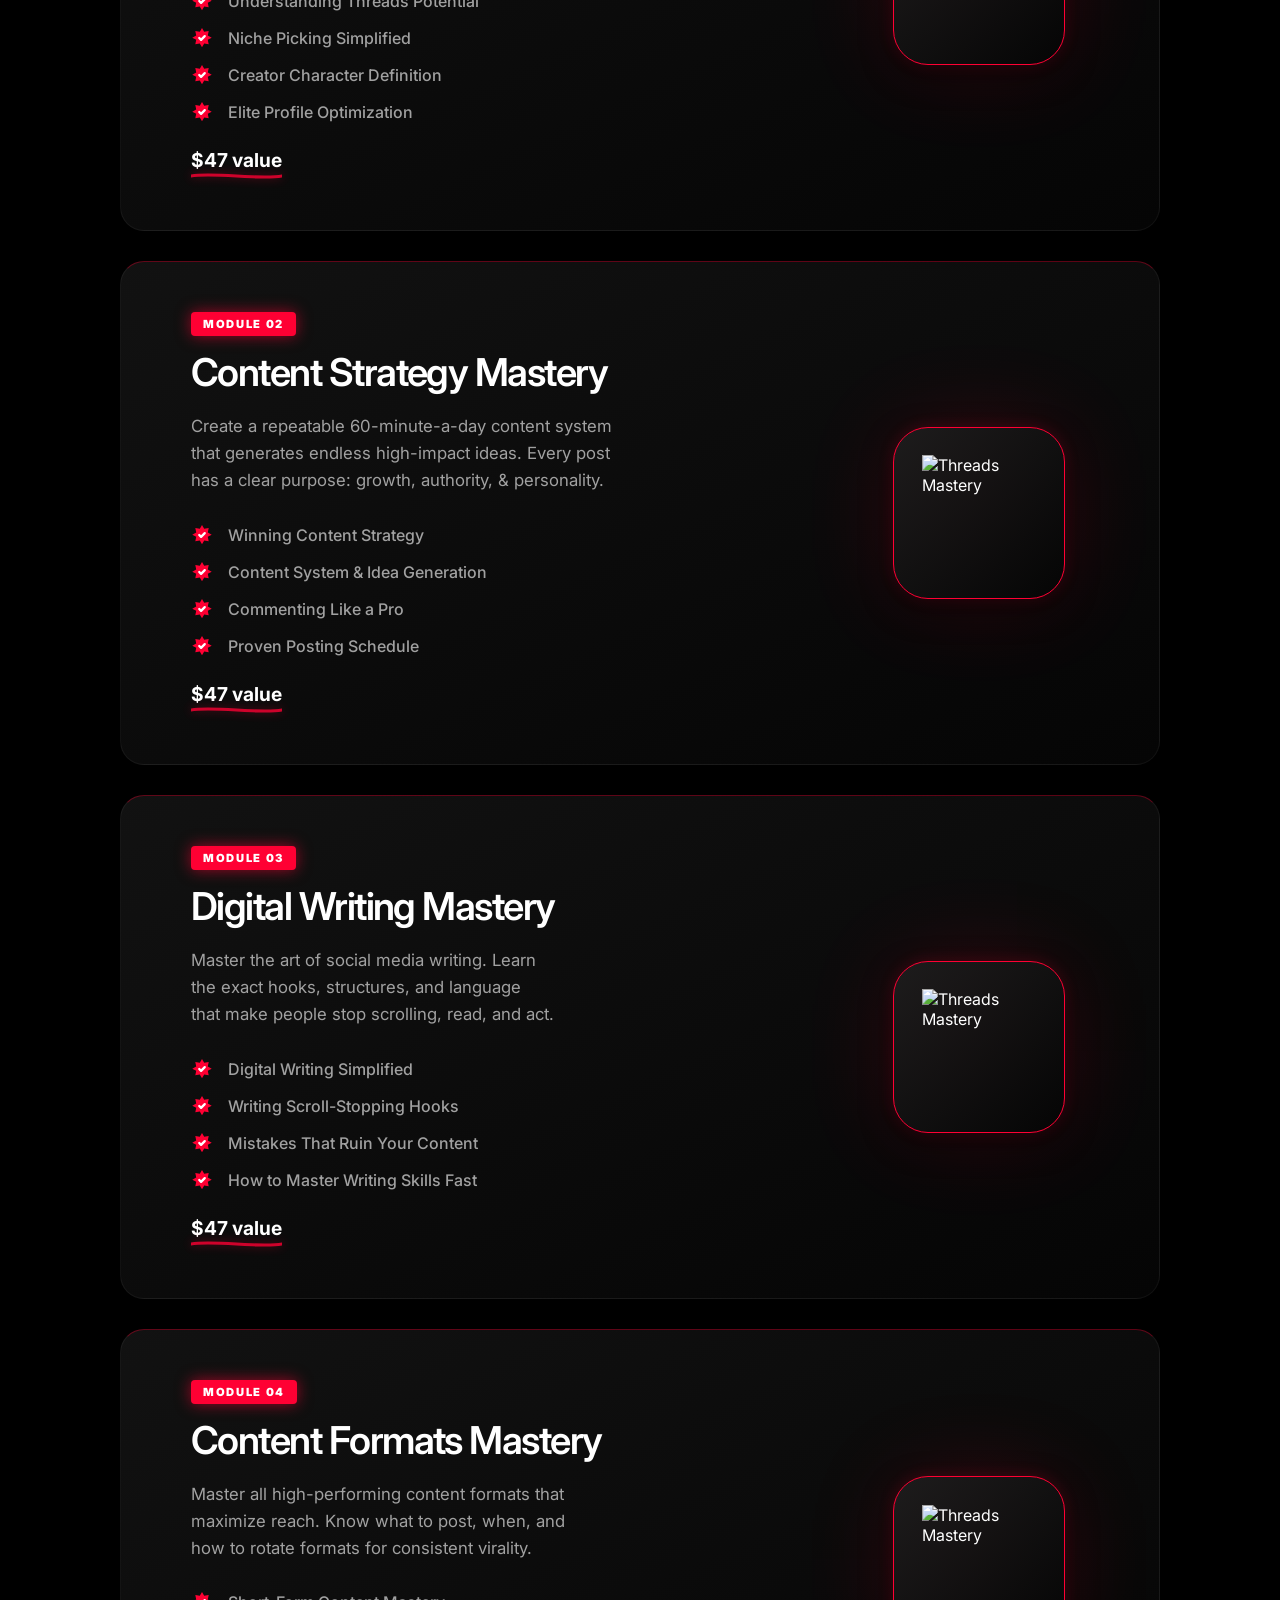
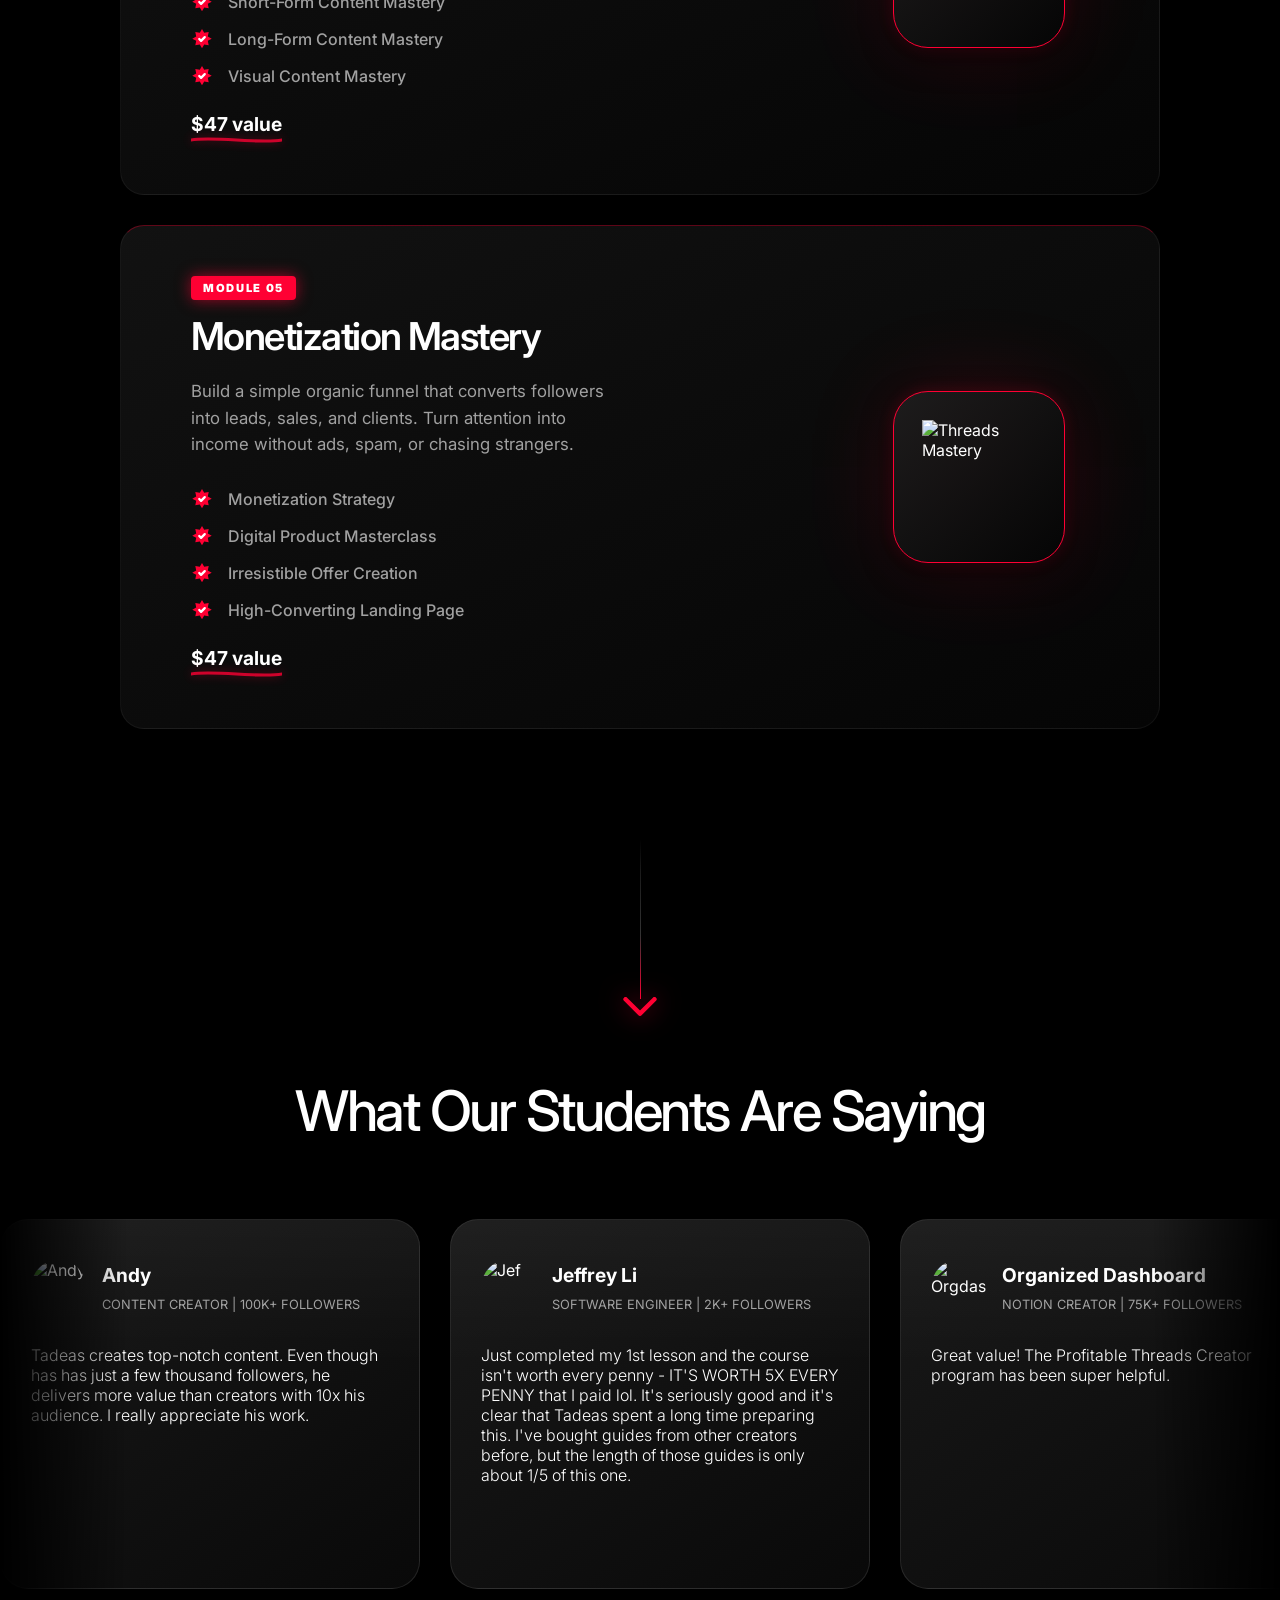
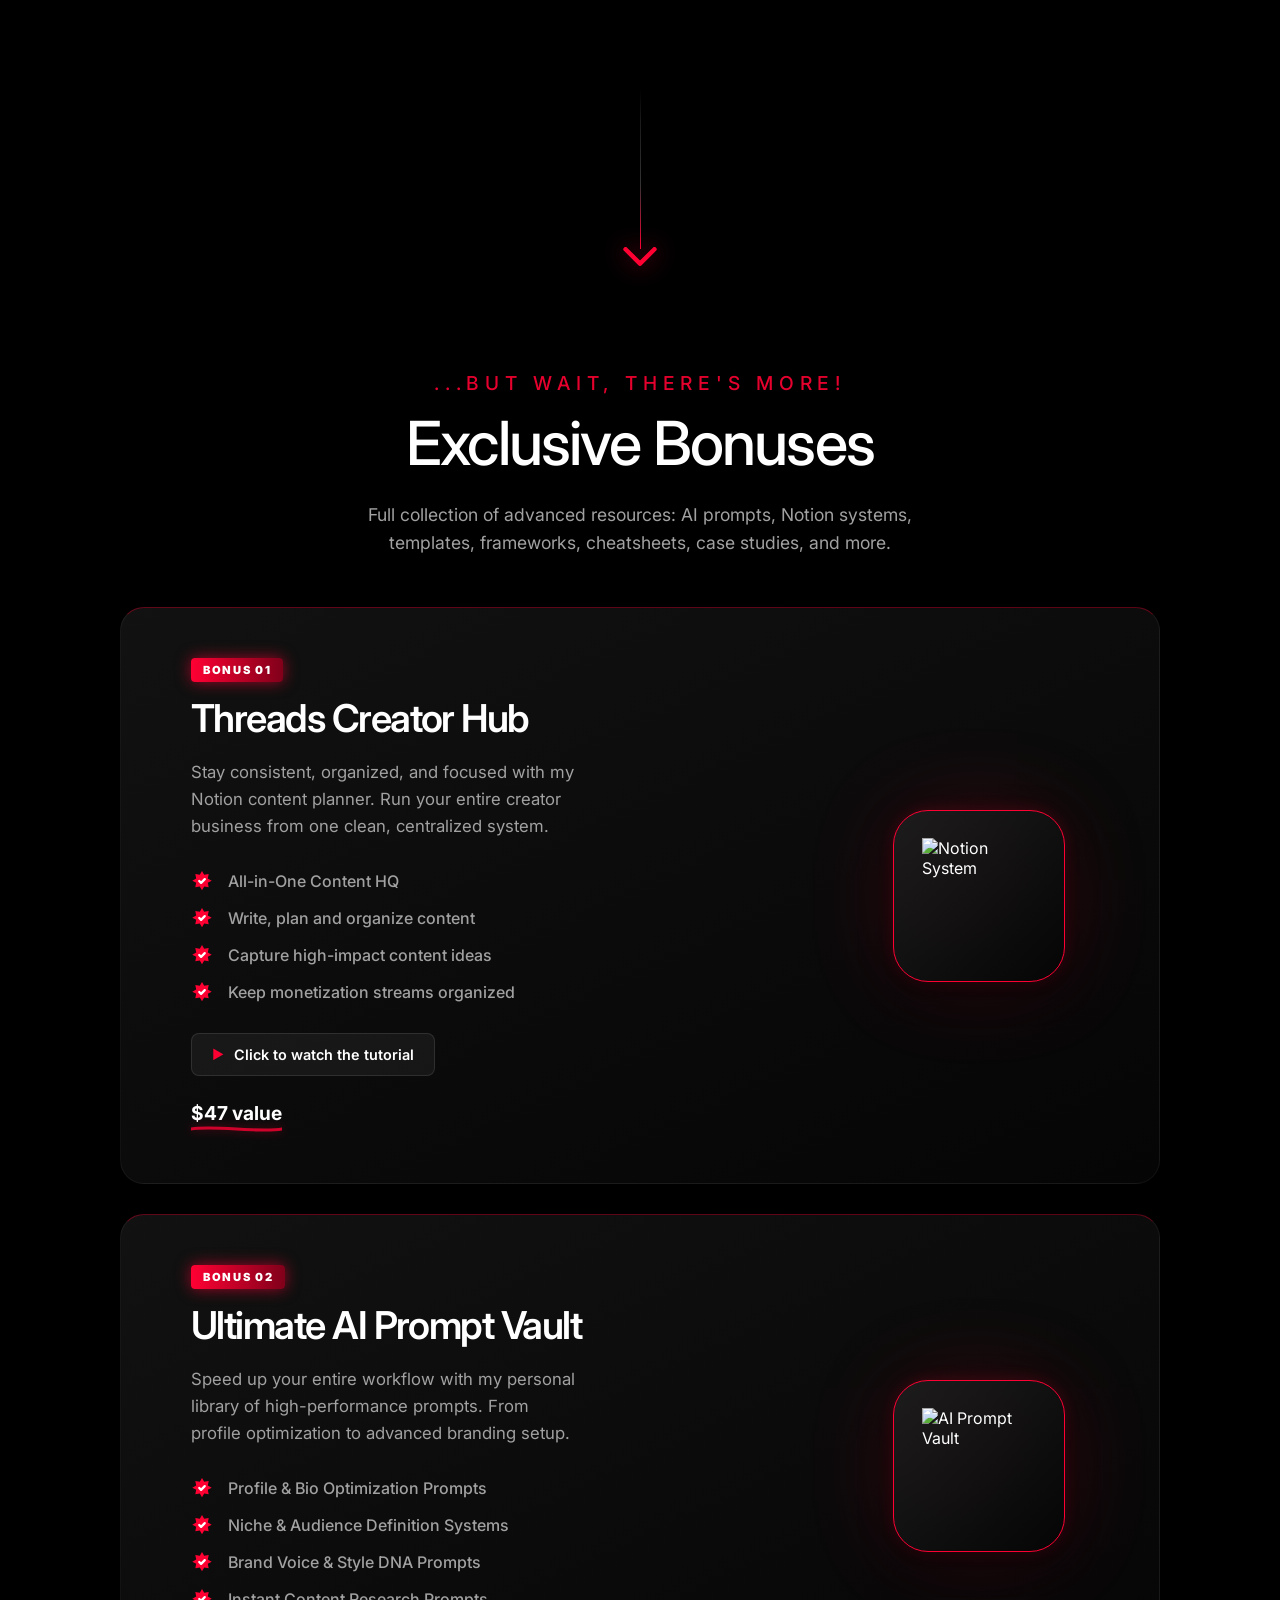
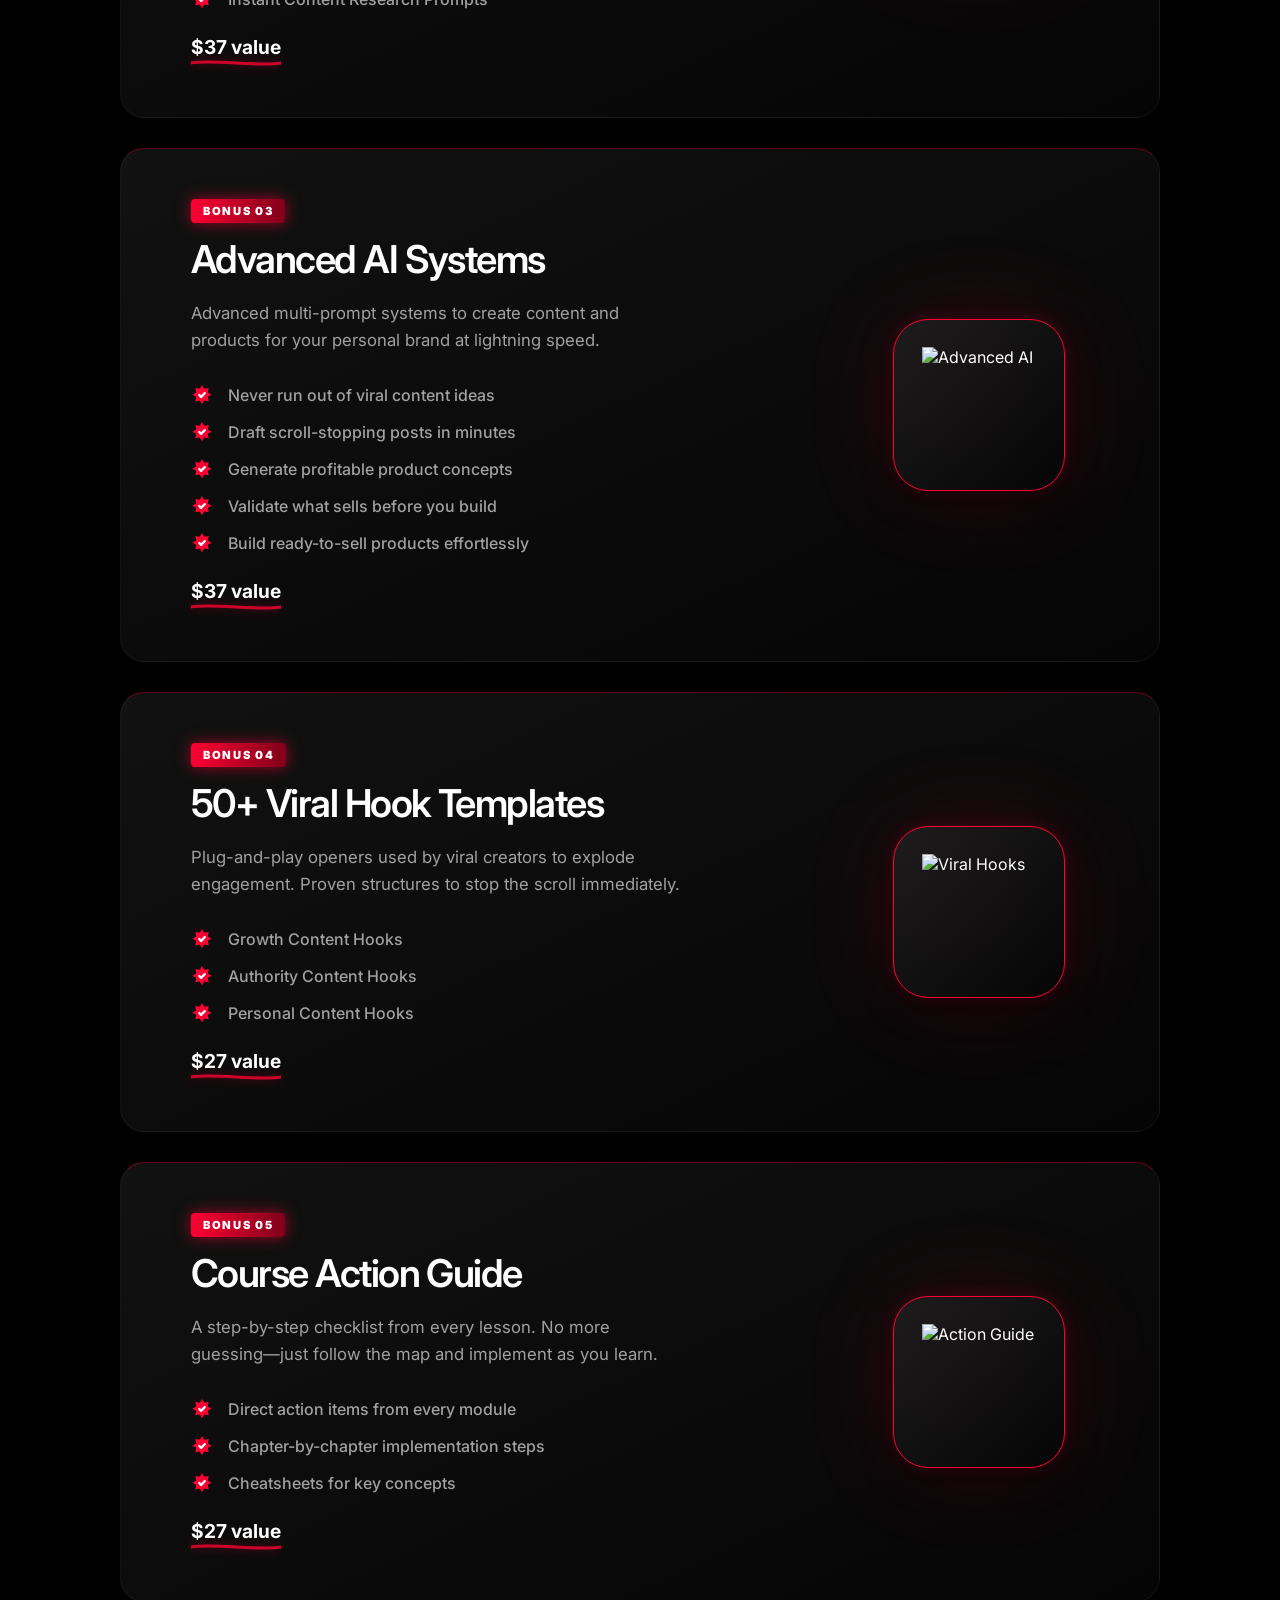
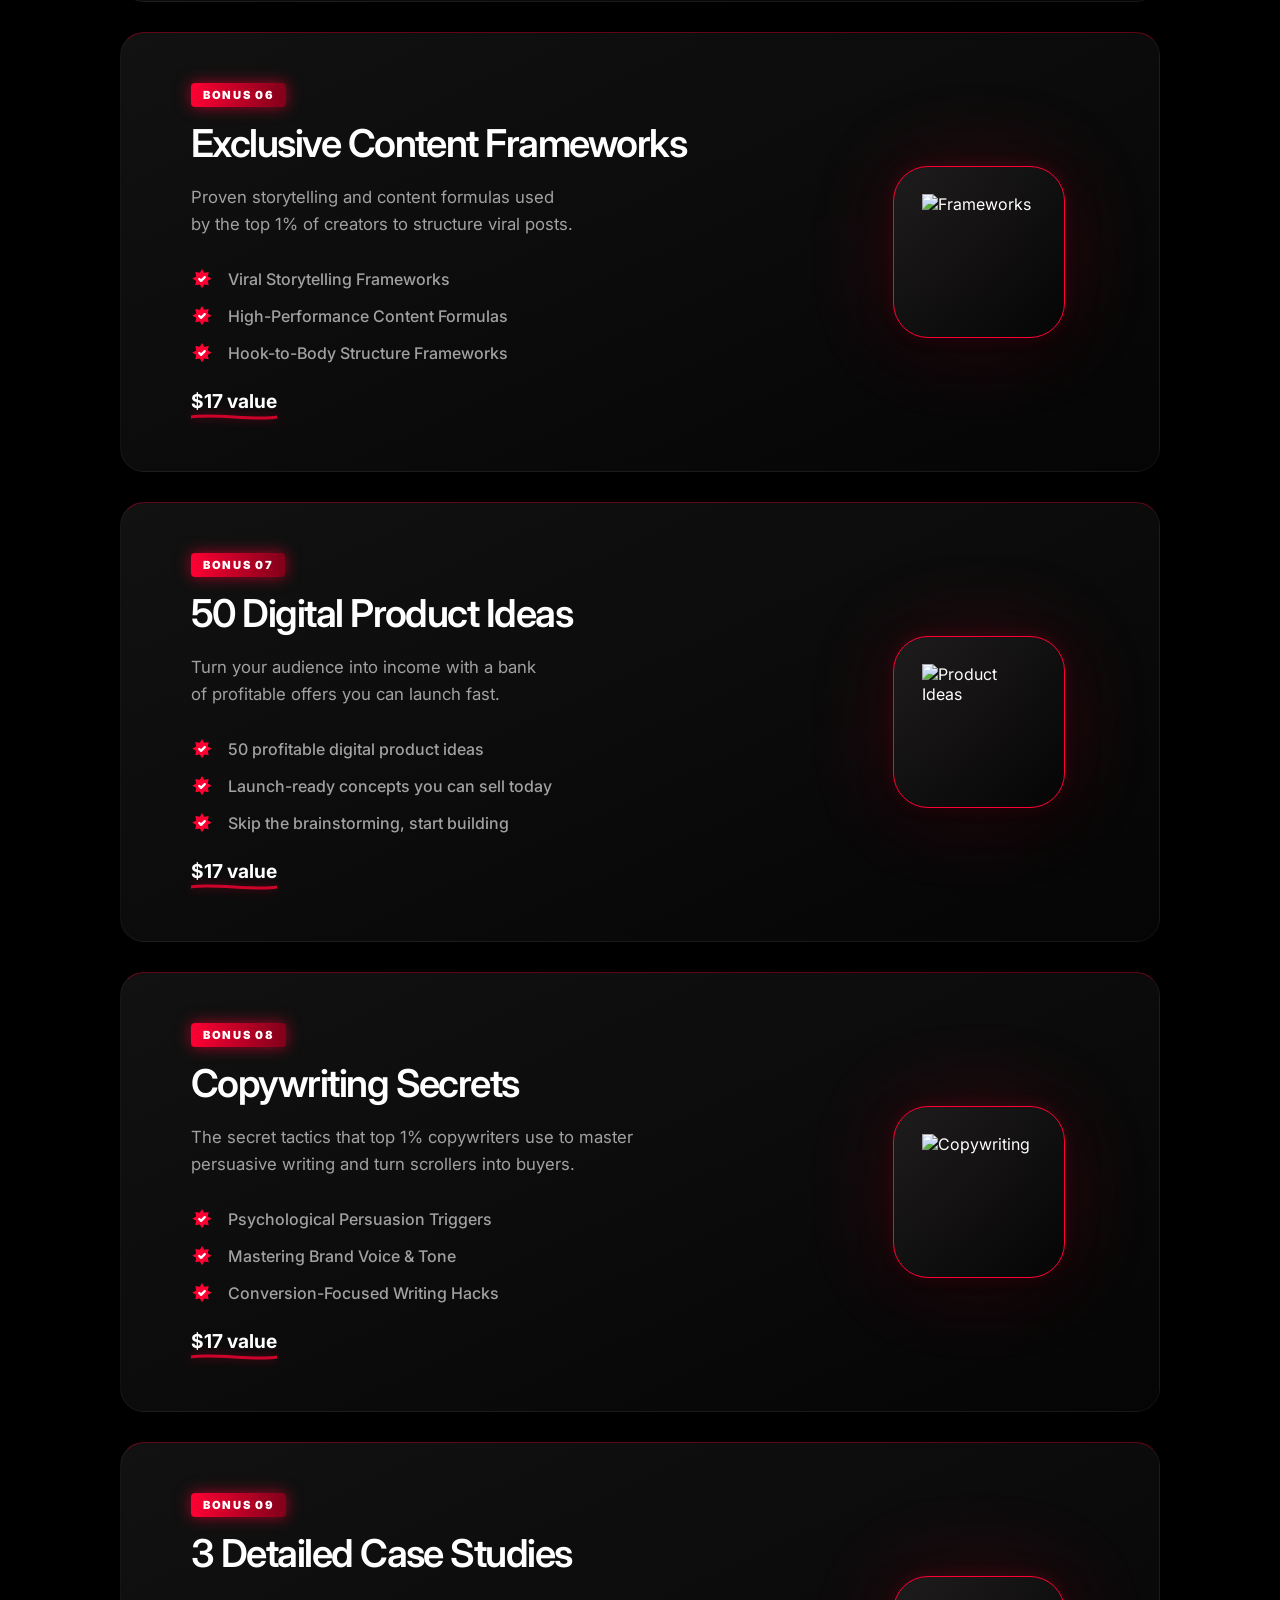
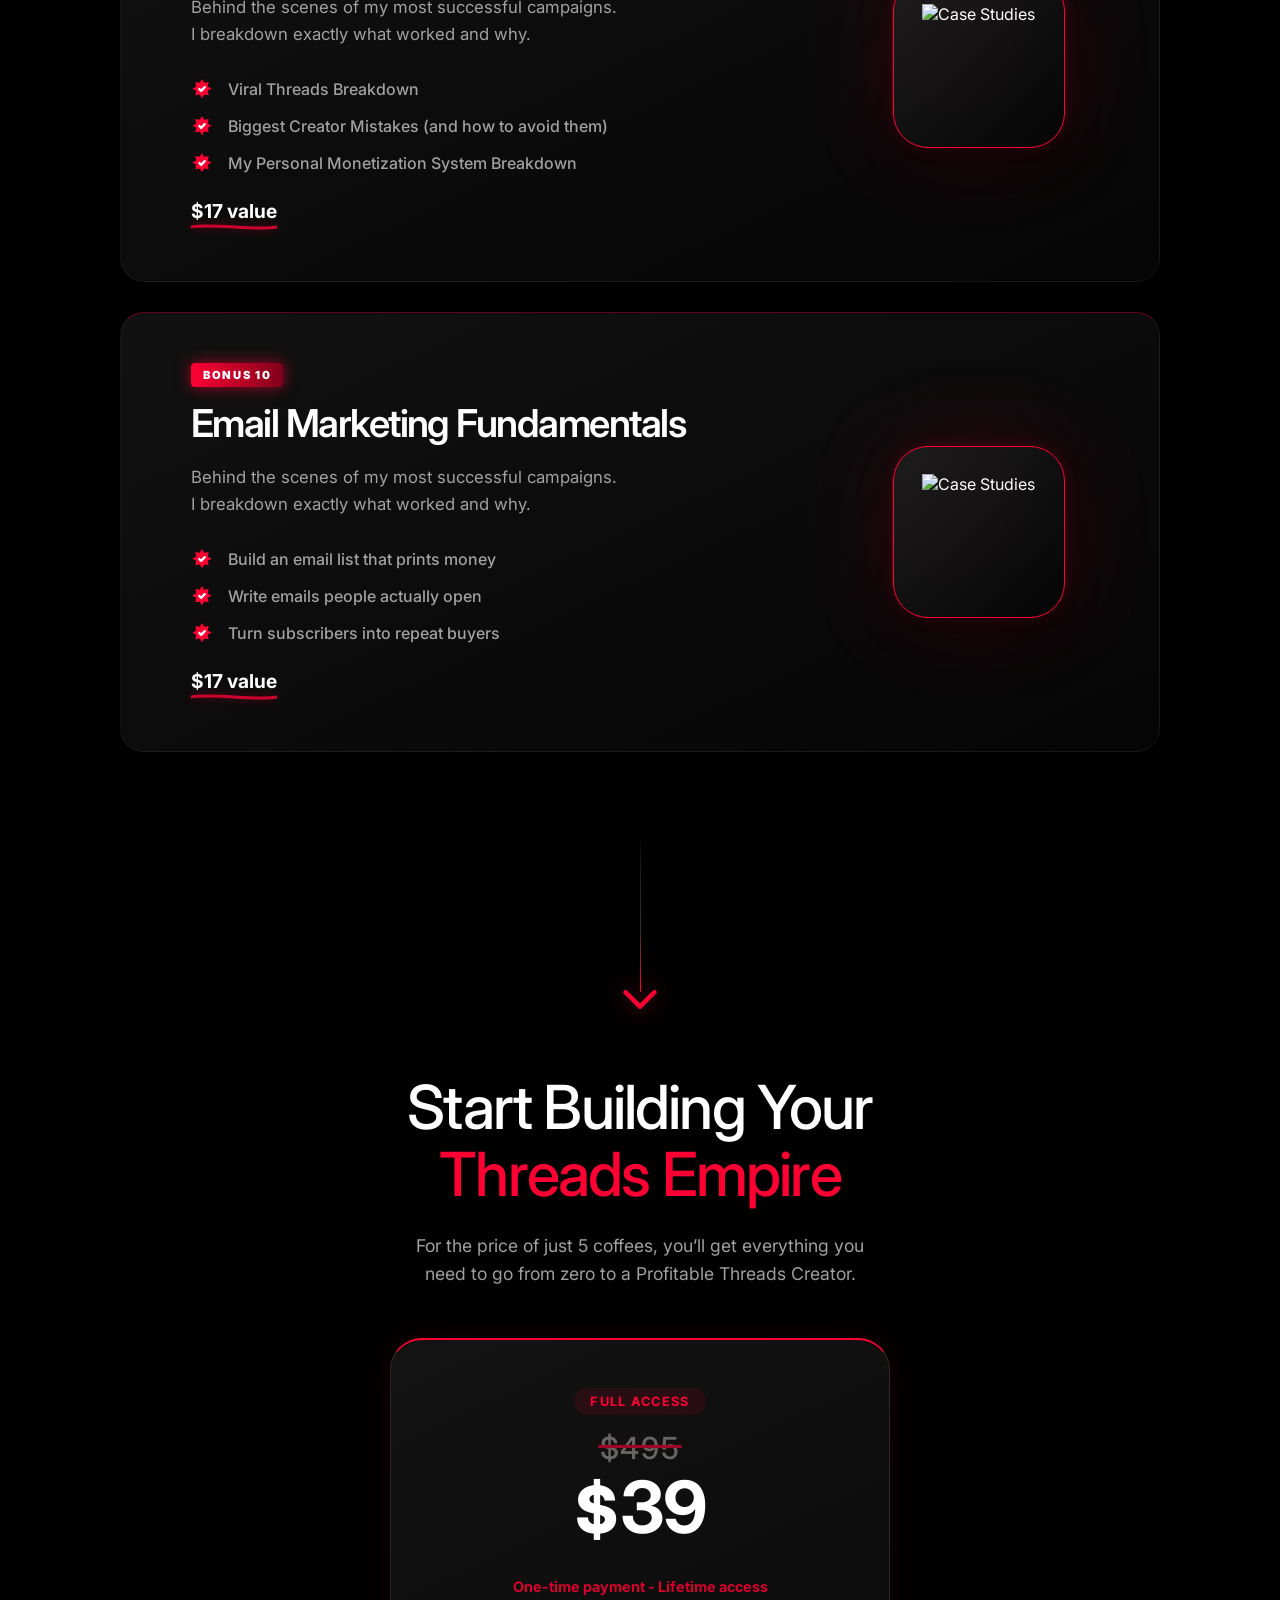
==== commit 26a59824: "Threads Creator Hub" ====
--- a/index.html
+++ b/index.html
@@ -856,9 +856,7 @@
             <div class="luxury-module glass-card">
               <div class="module-content-side">
                 <div class="module-number-badge">Bonus 01</div>
-                <h3 class="module-title-luxury">
-                  Ultimate Content Creator Hub
-                </h3>
+                <h3 class="module-title-luxury">Threads Creator Hub</h3>
                 <p class="module-desc-luxury">
                   Stay consistent, organized, and focused with my Notion content
                   planner. Run your entire creator business from one clean,
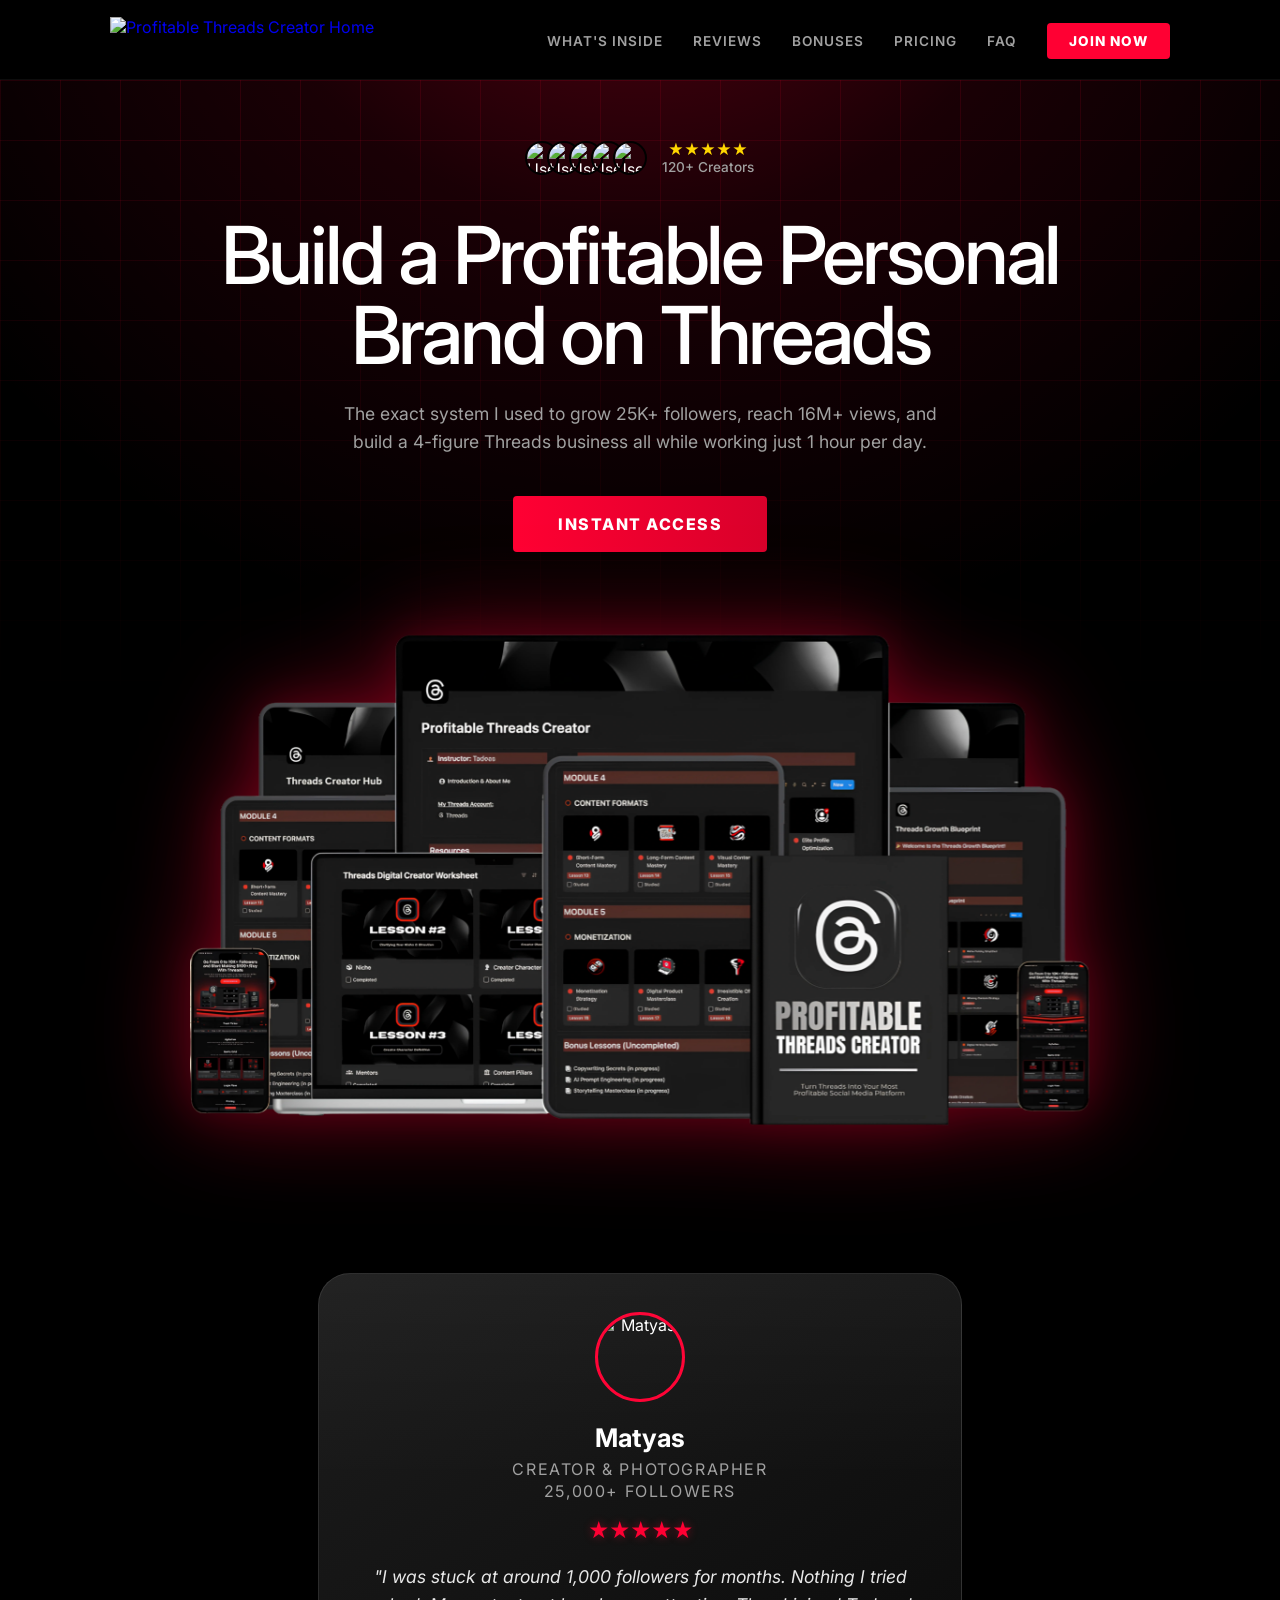
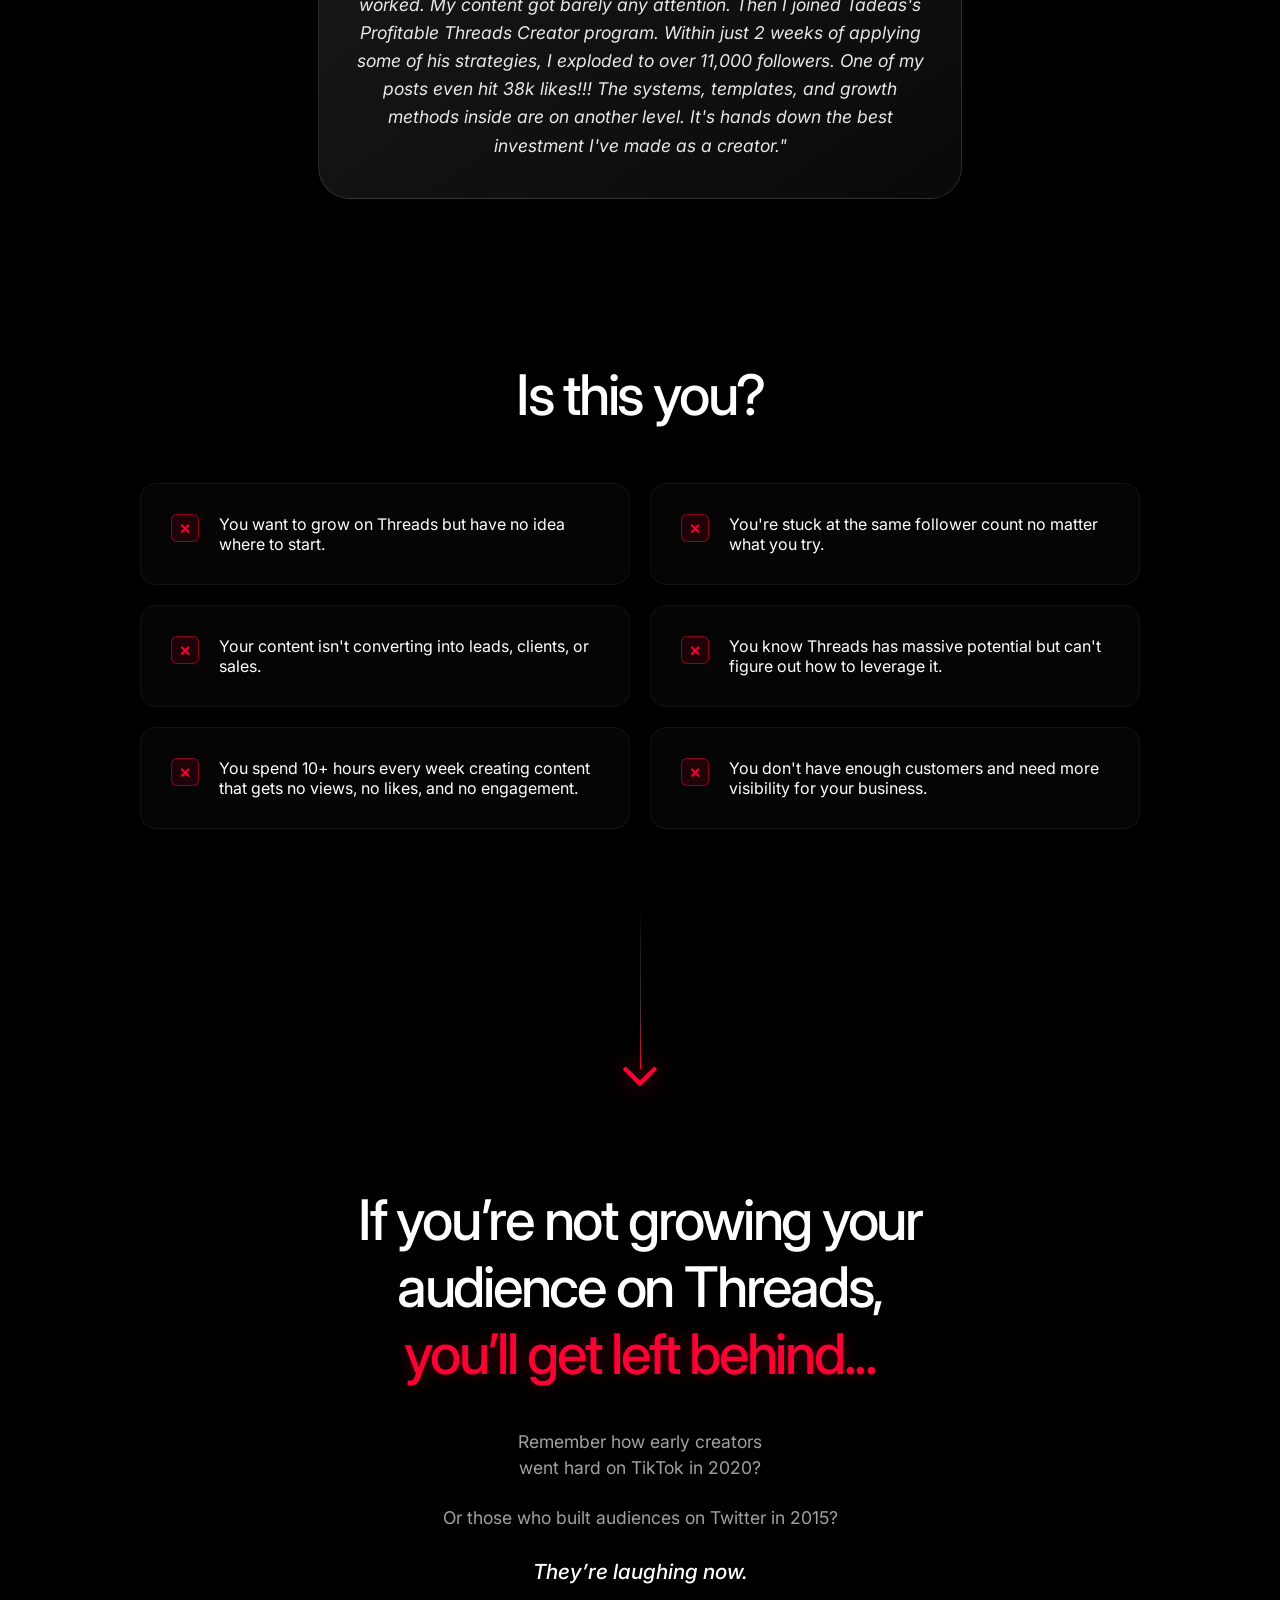
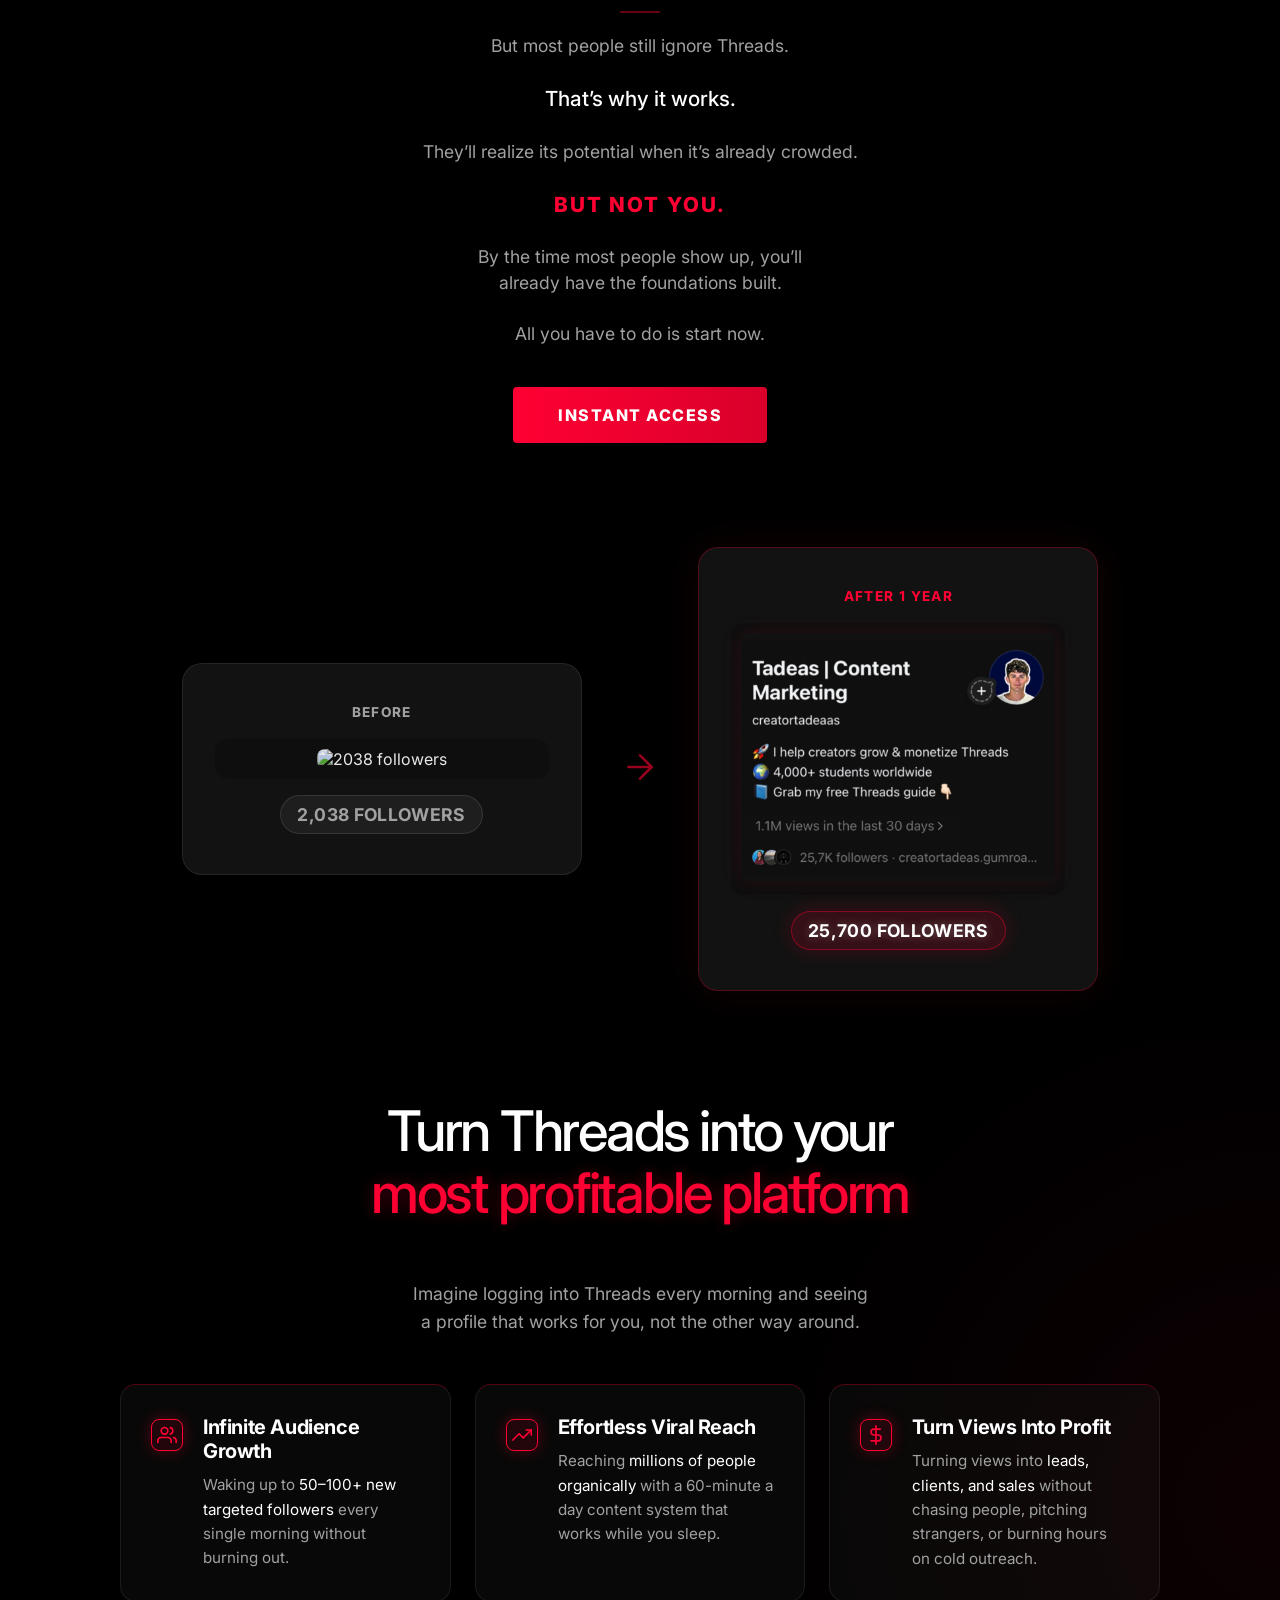
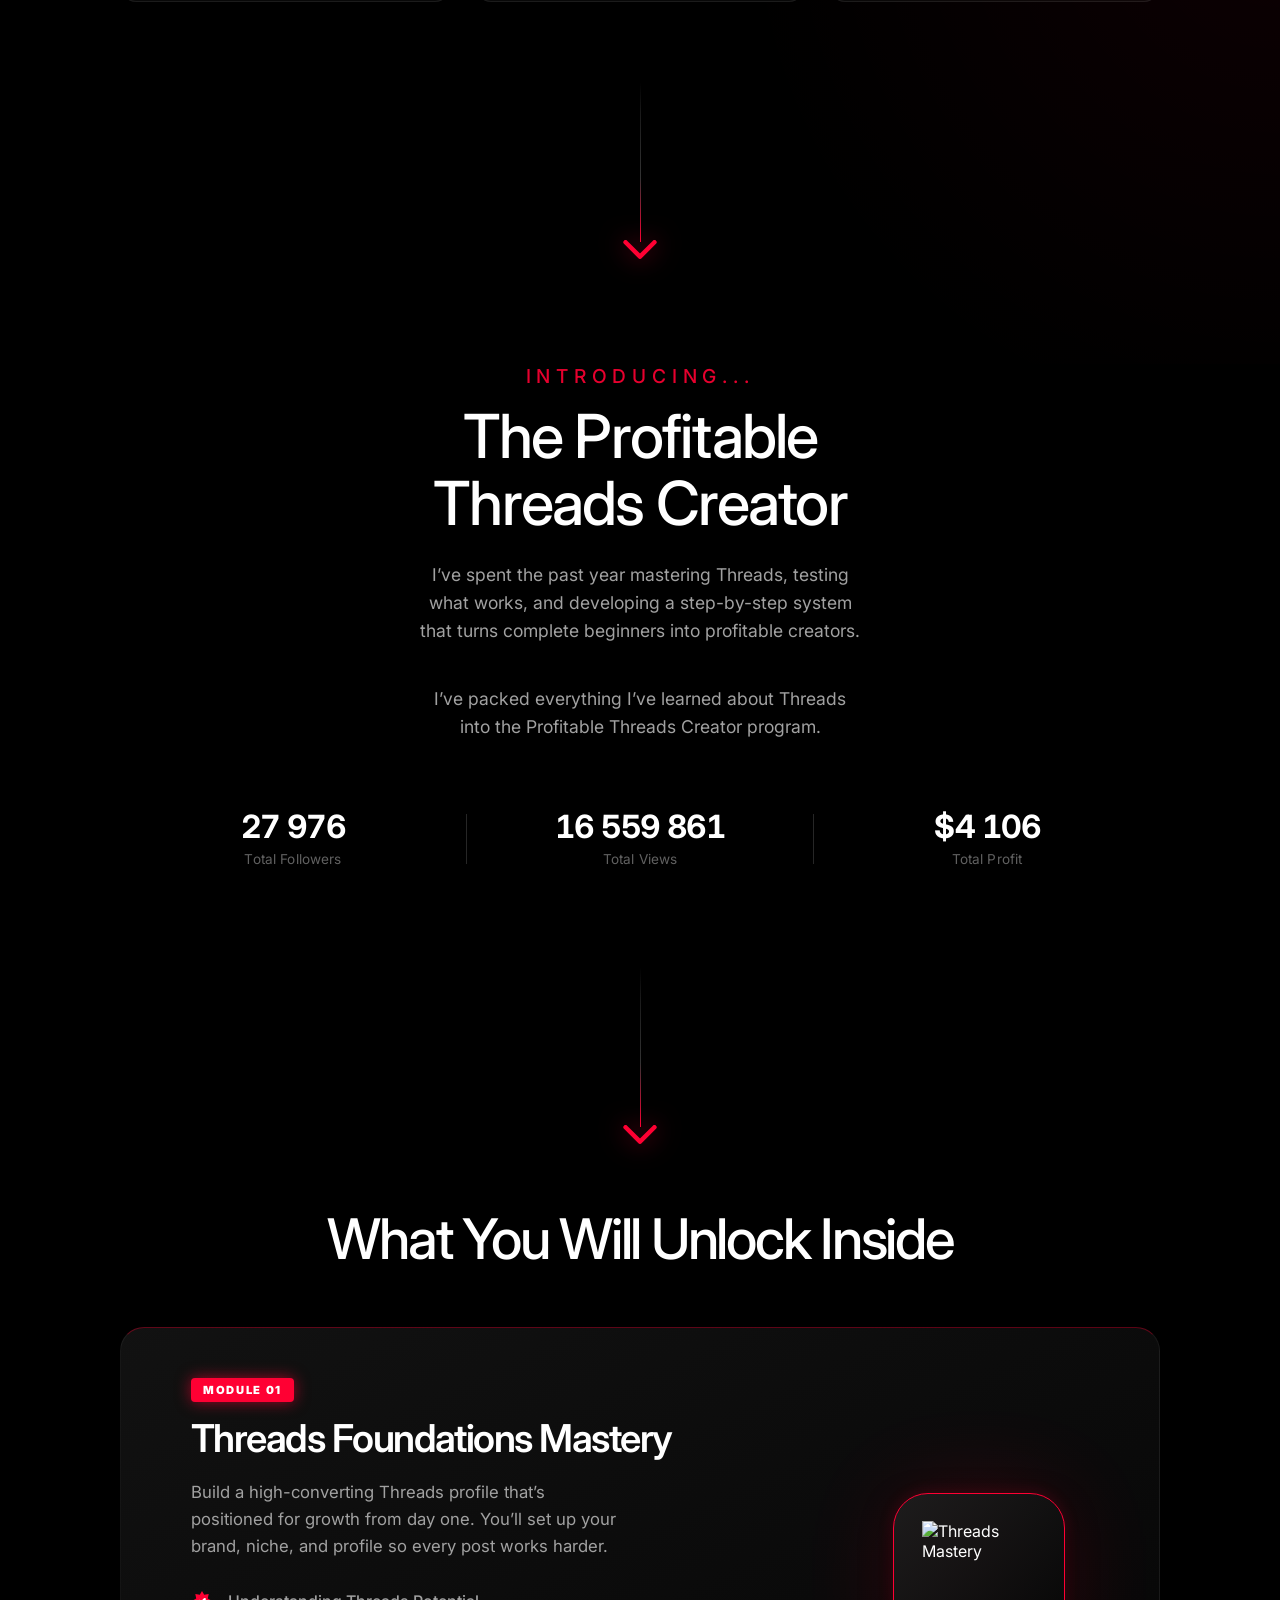
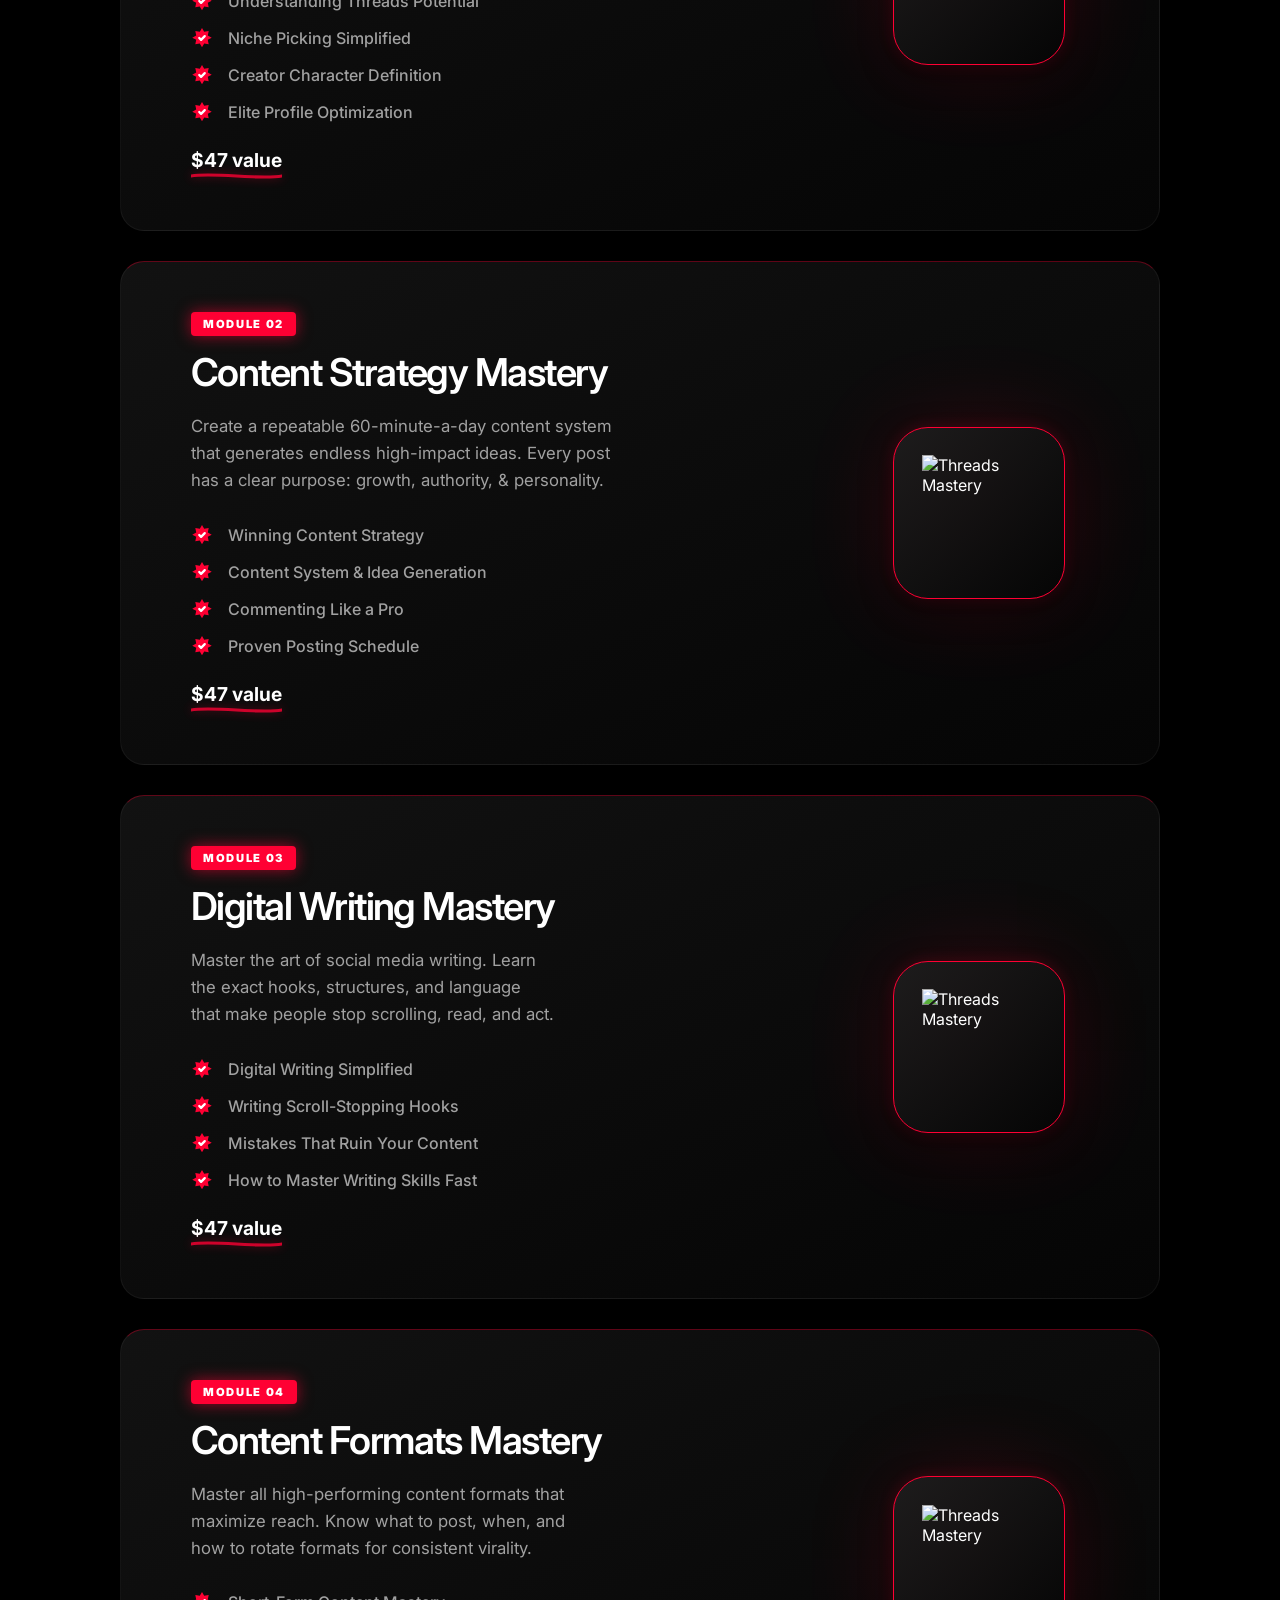
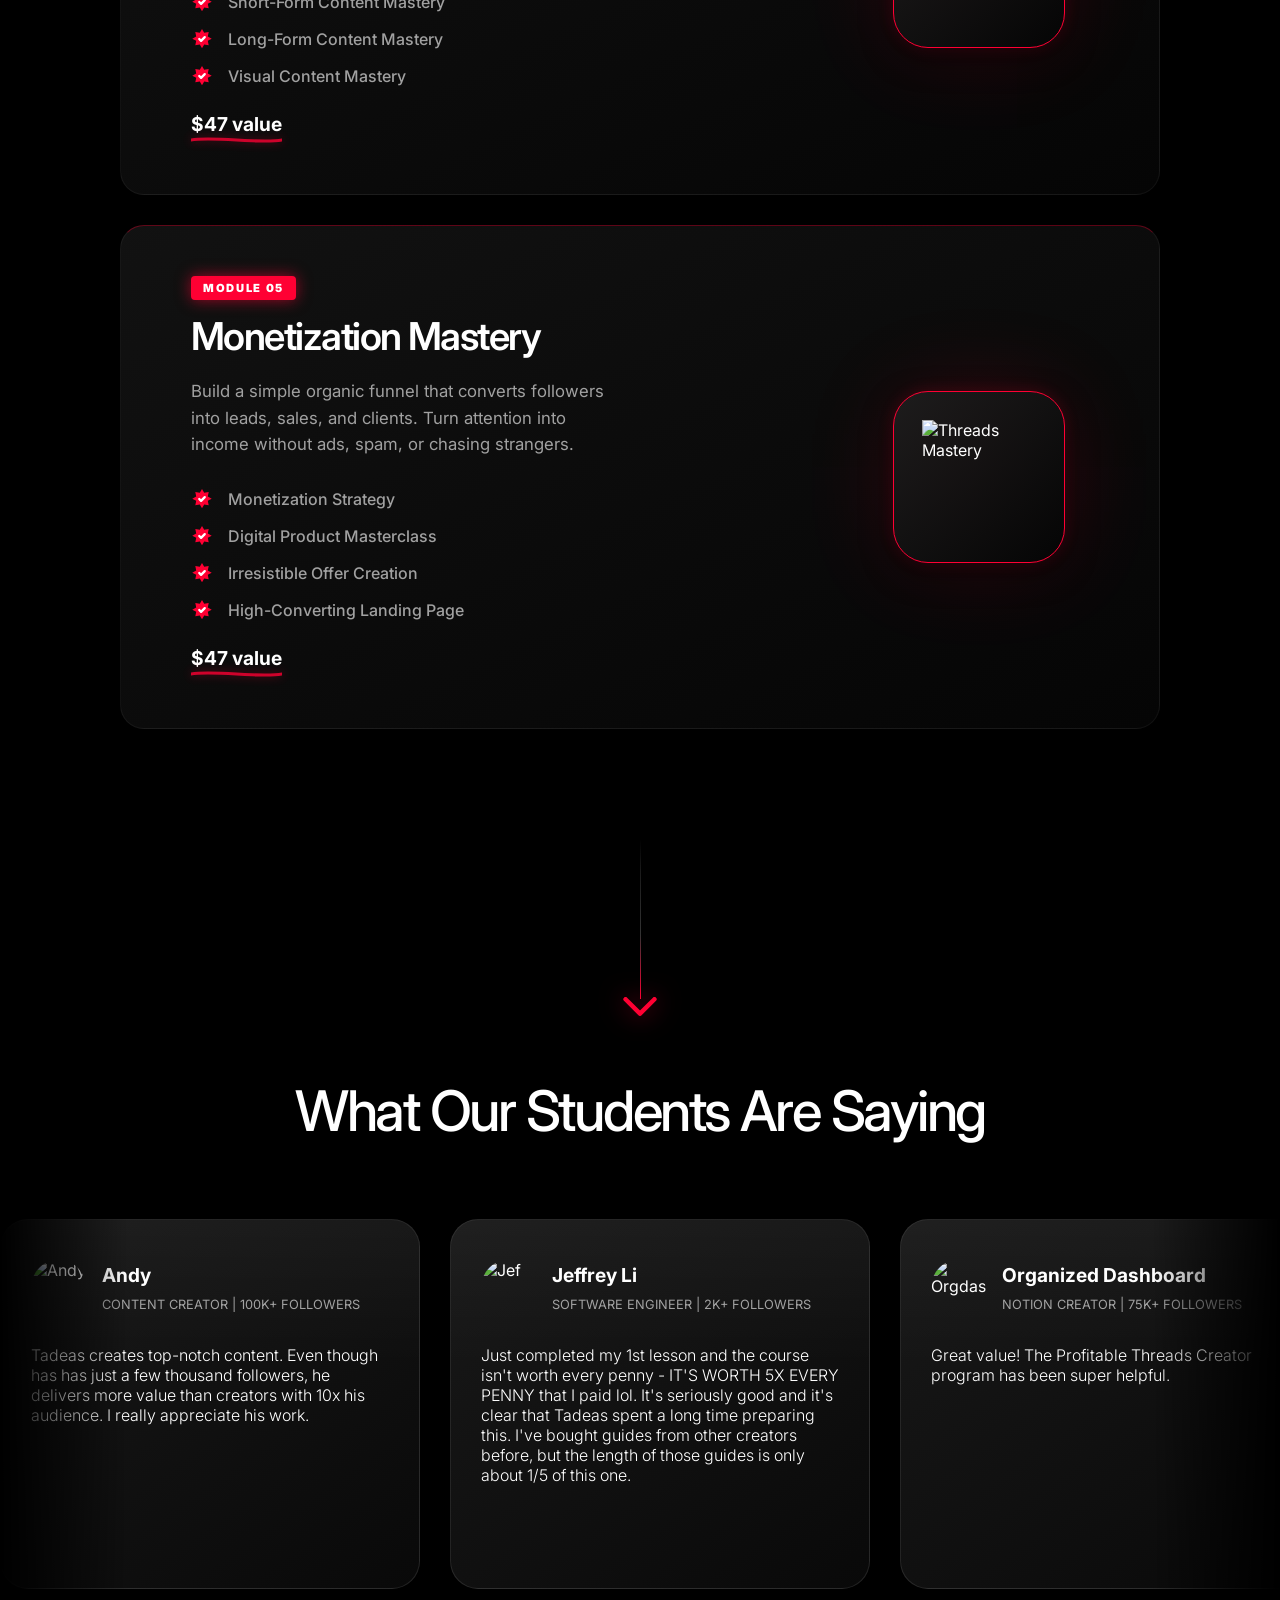
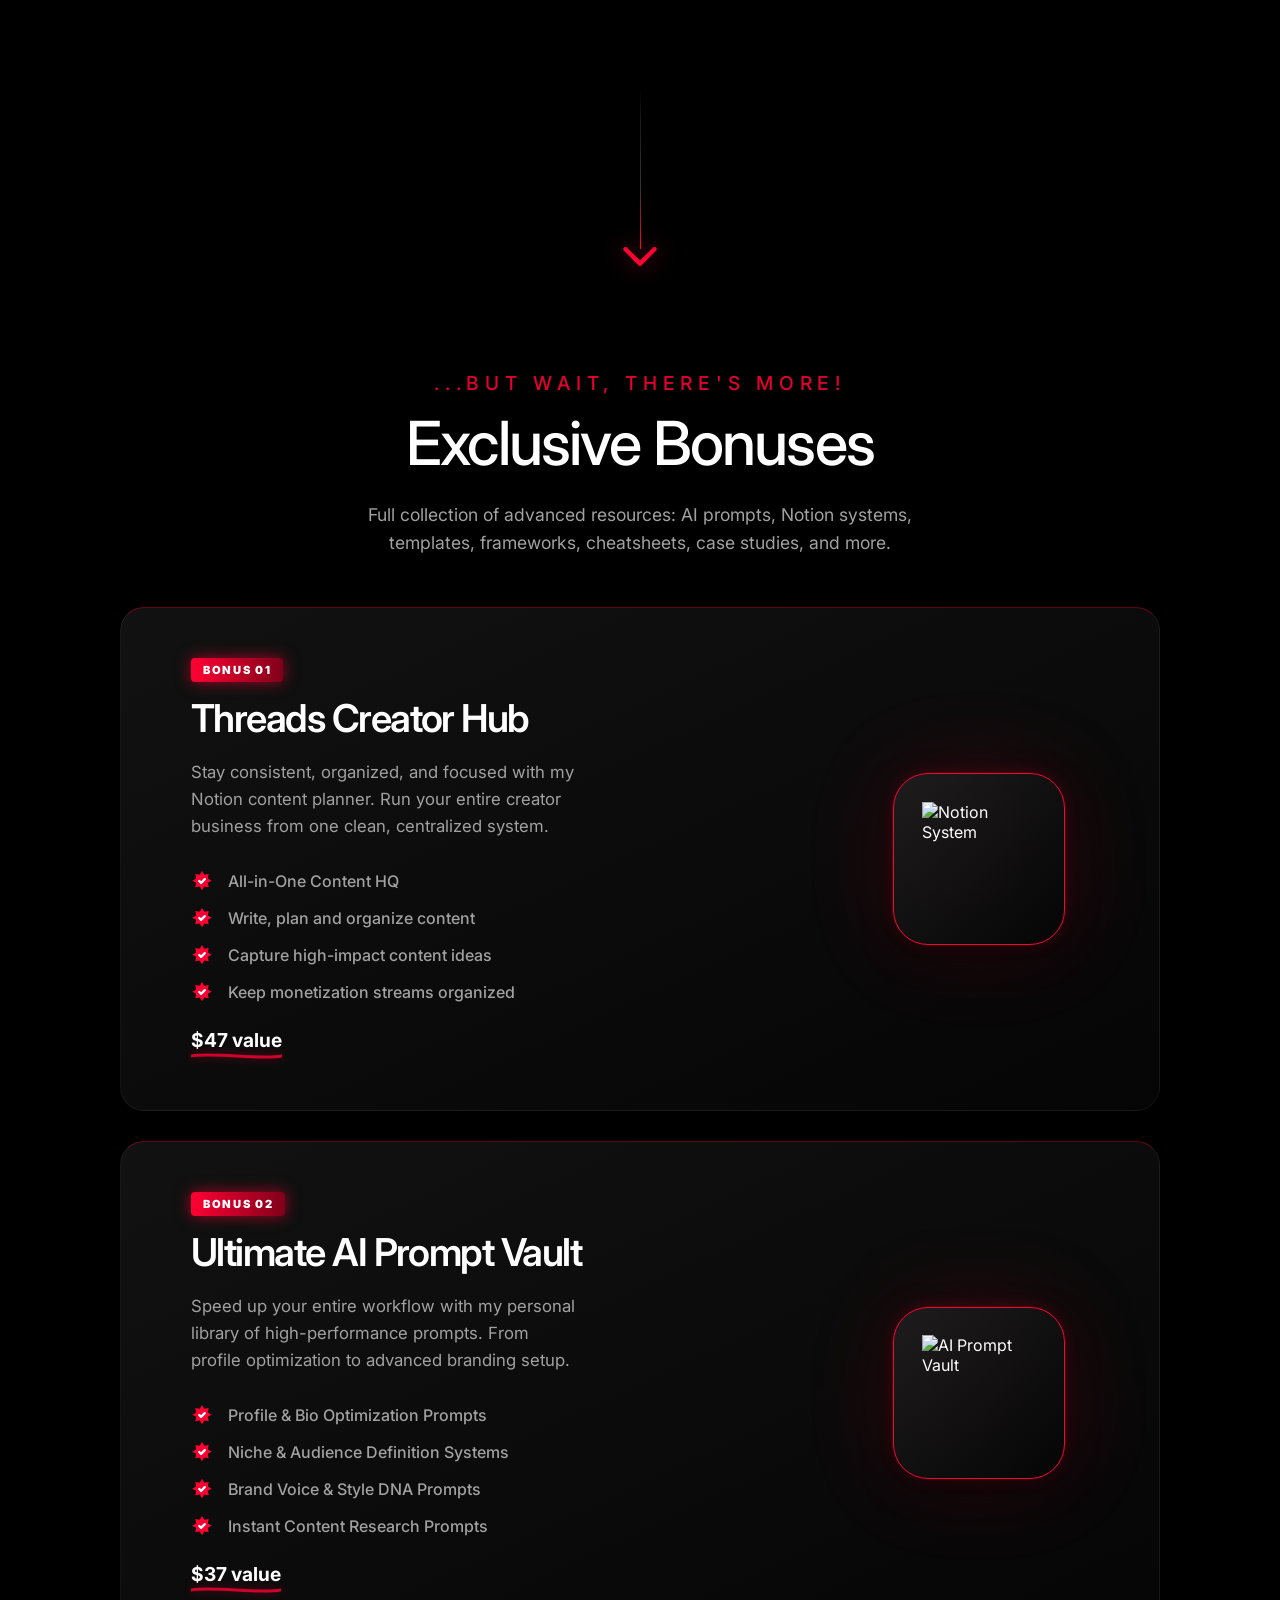
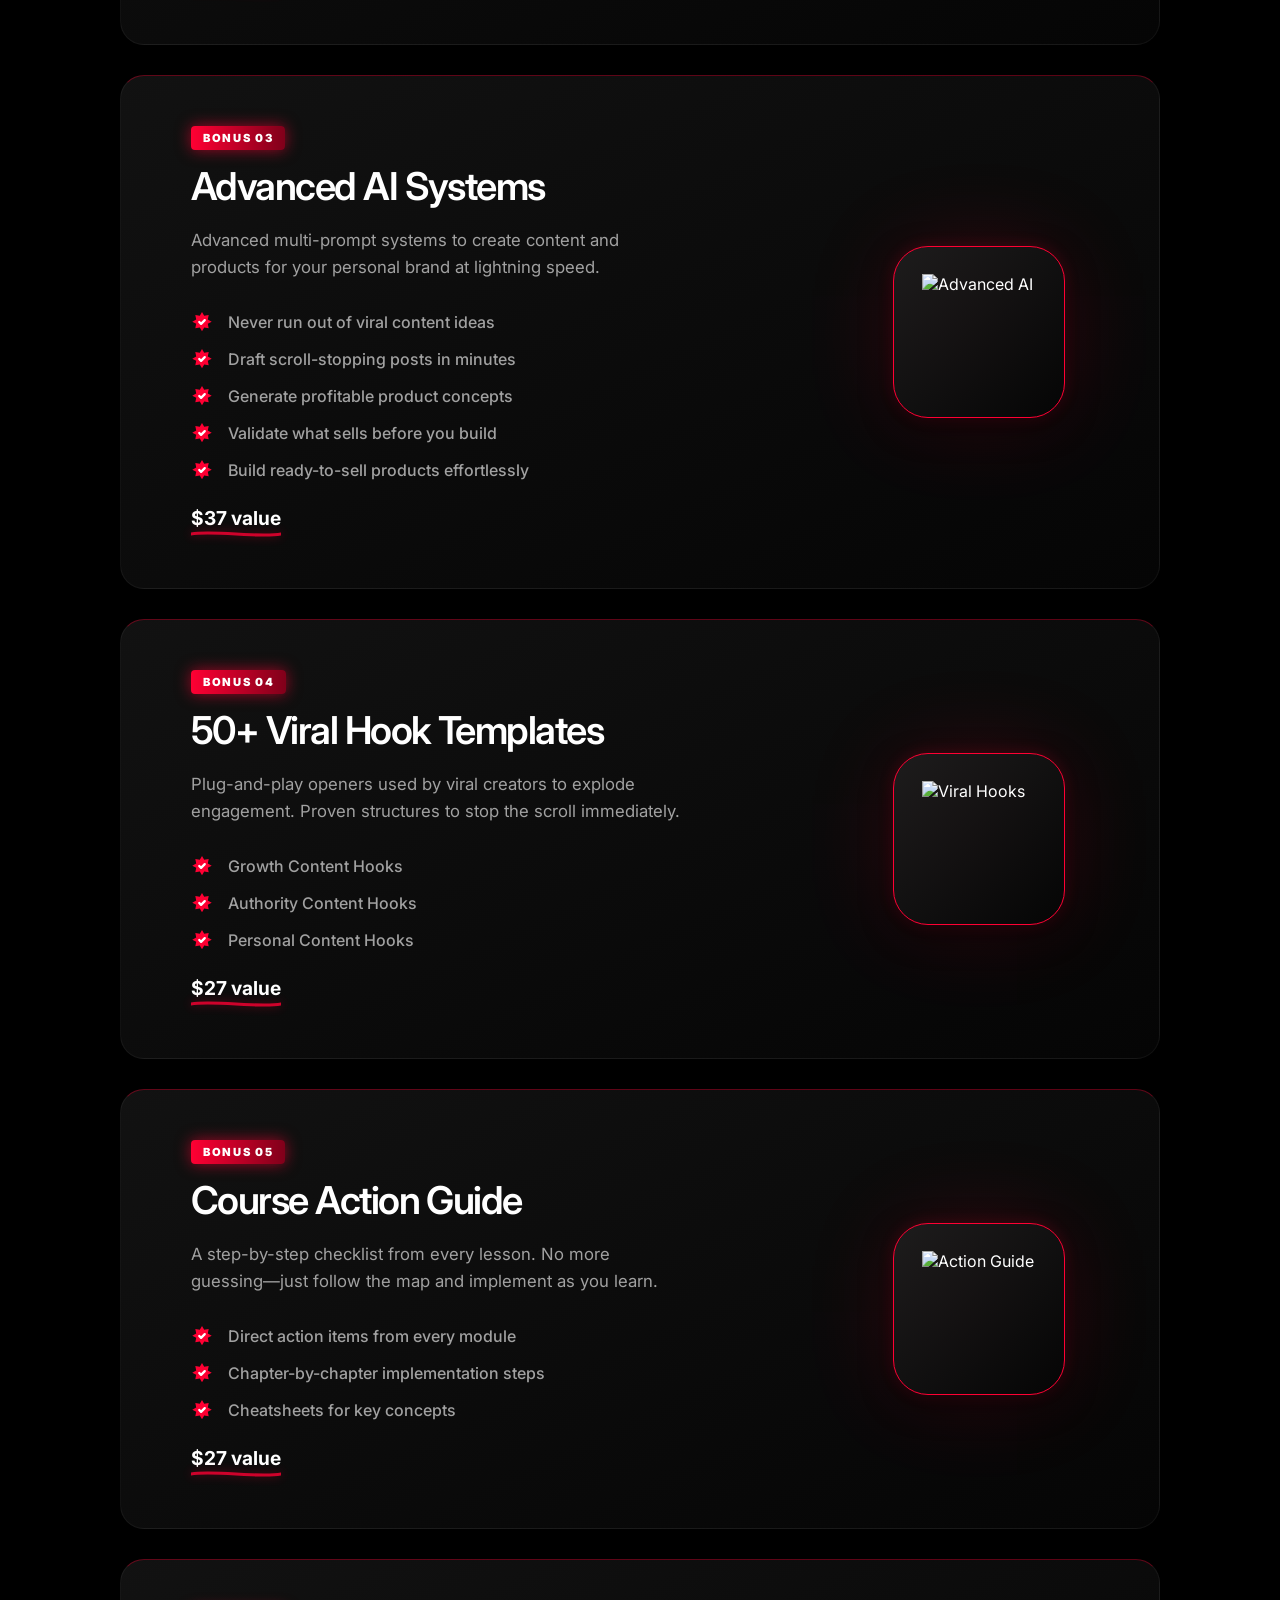
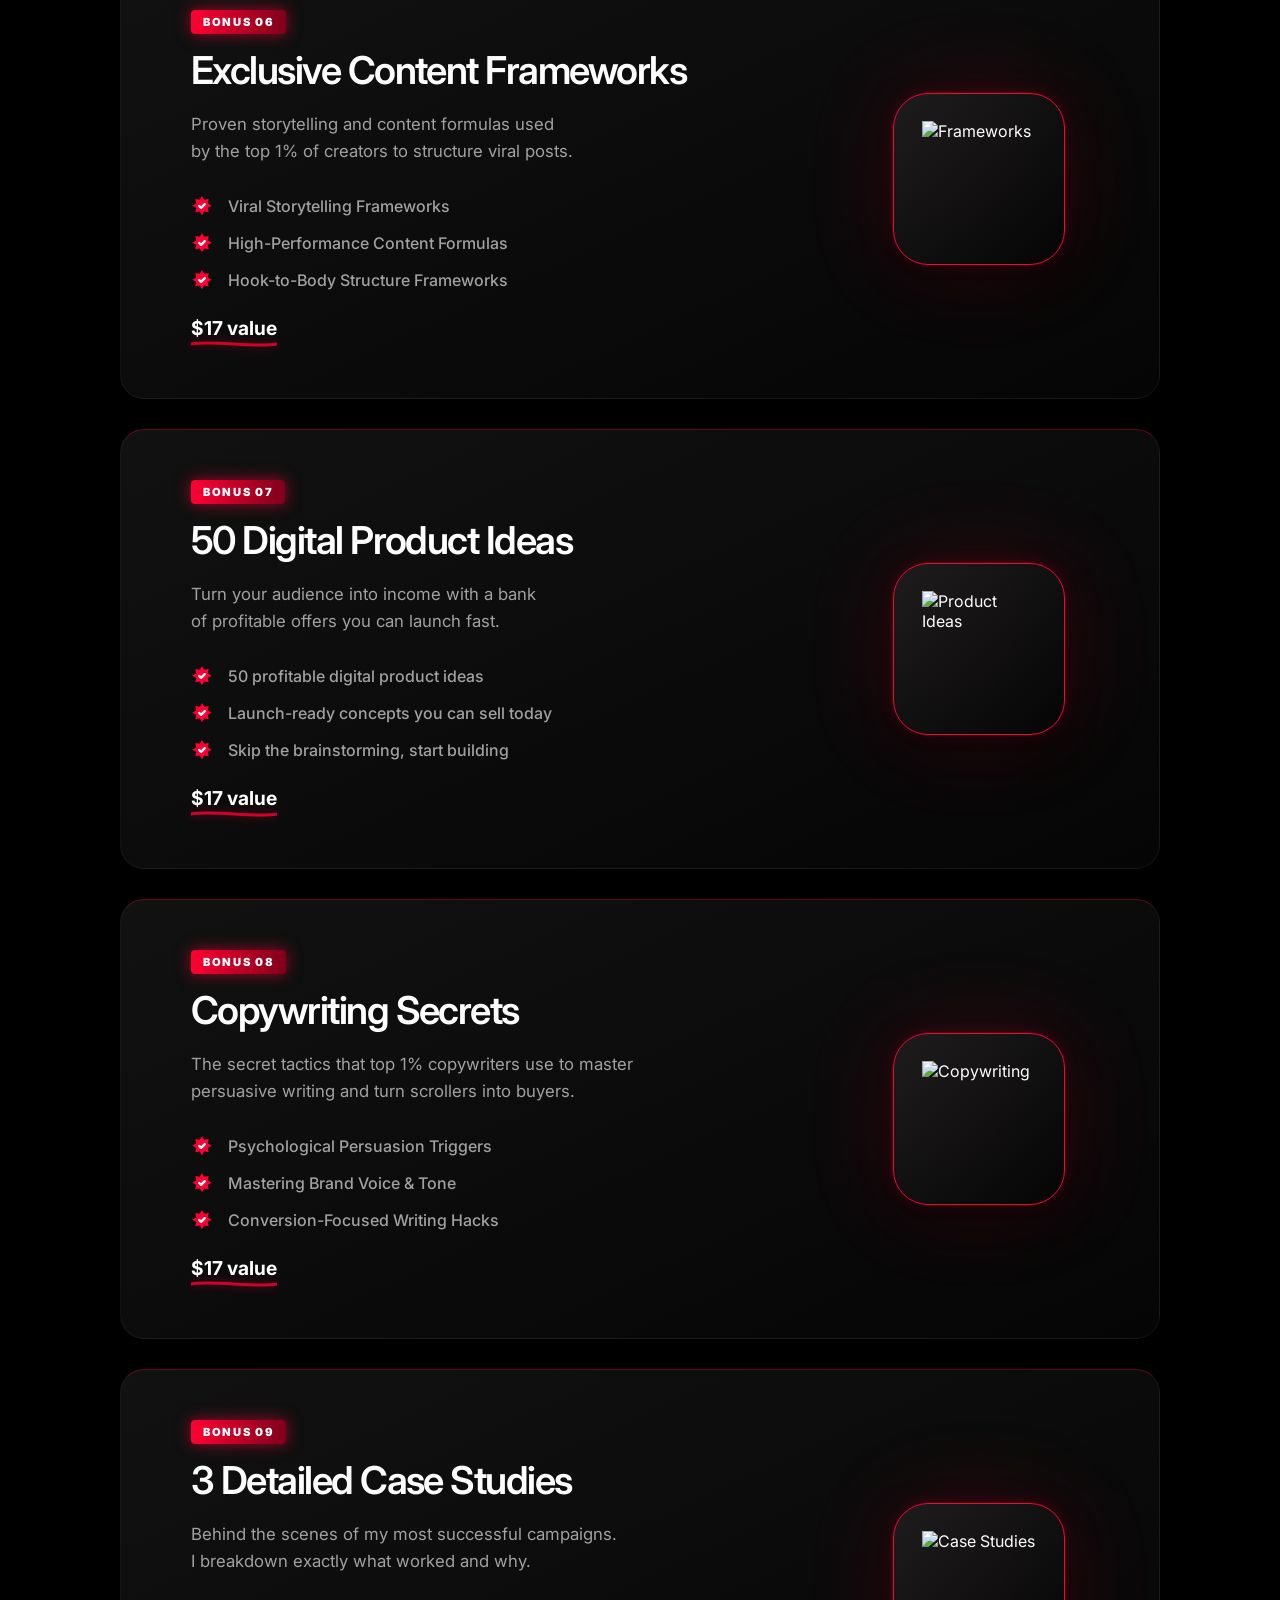
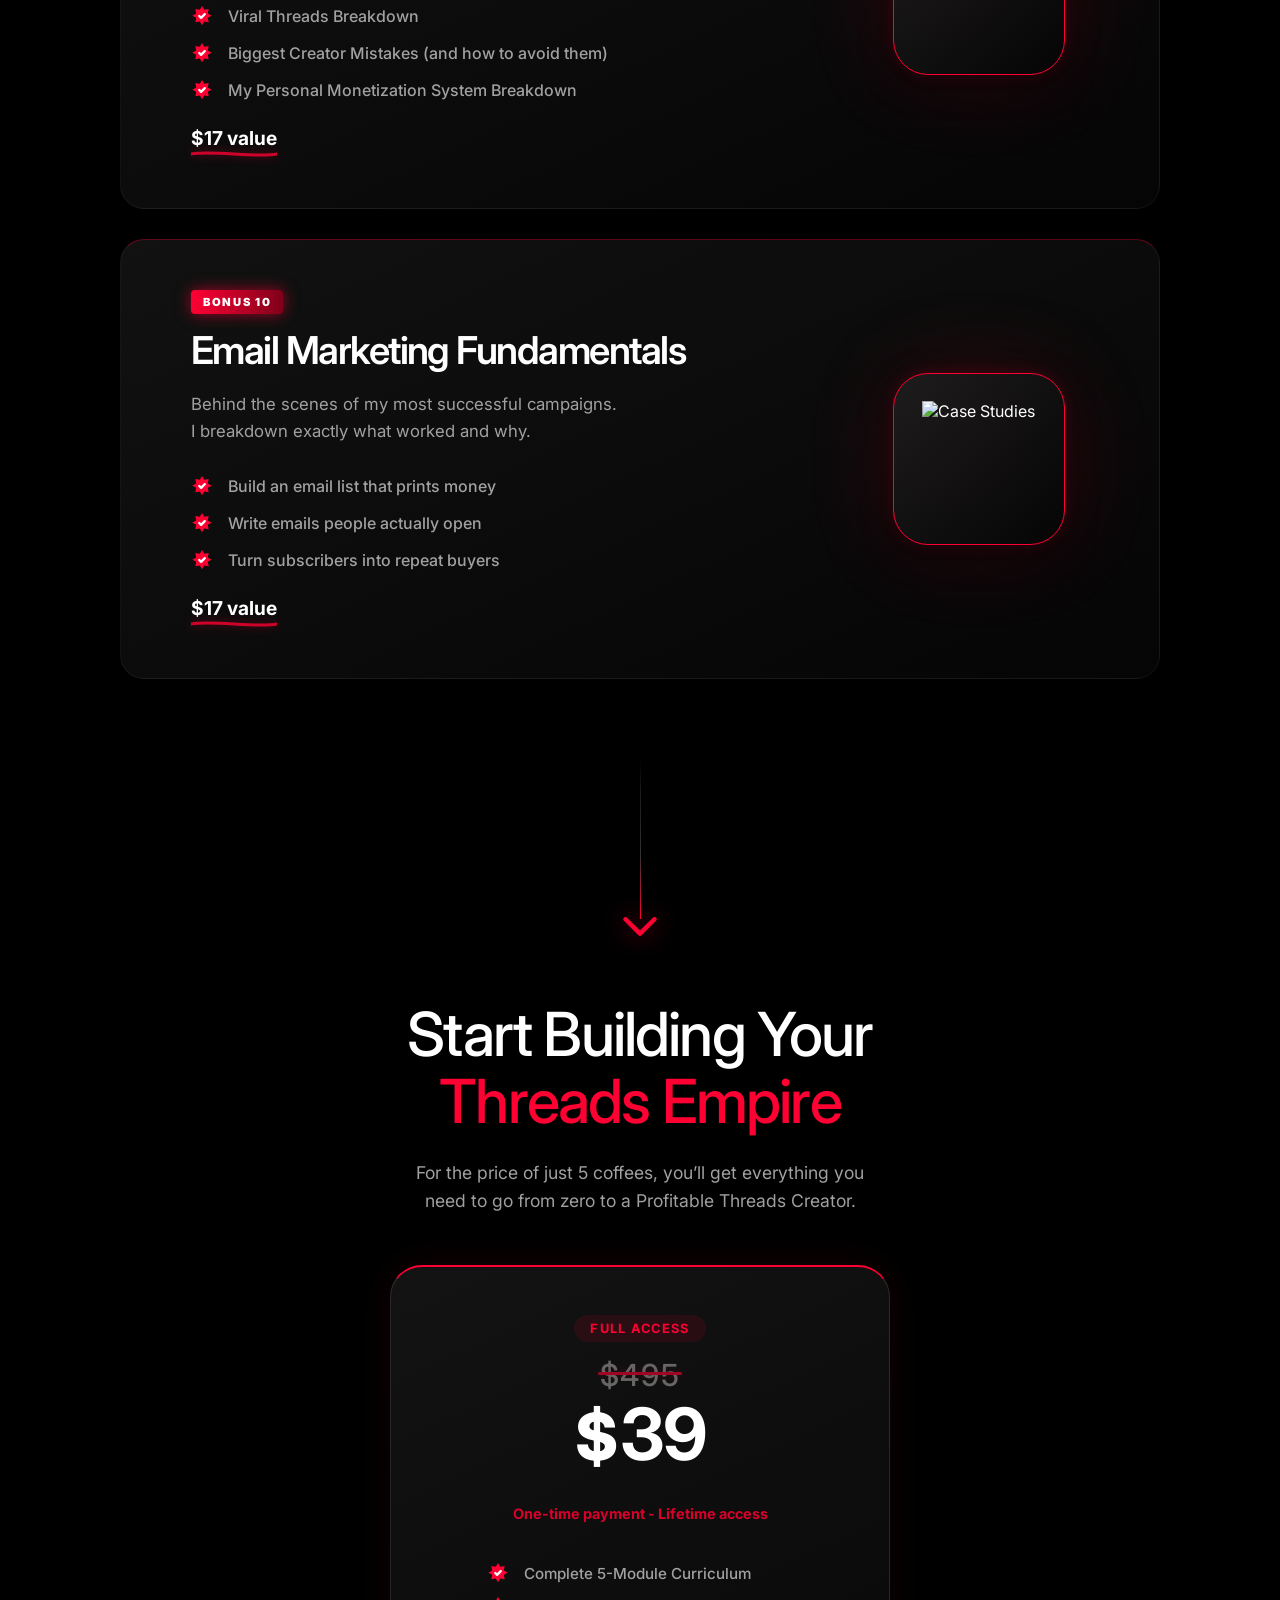
==== commit ee2b7ca1: "design fix and link remove" ====
--- a/index.html
+++ b/index.html
@@ -868,15 +868,6 @@
                   <li>Capture high-impact content ideas</li>
                   <li>Keep monetization streams organized</li>
                 </ul>
-                <div style="margin-top: 30px">
-                  <a
-                    href="https://youtu.be/UA2l8v41gGs?si=EwiZAuOXpiq0HrBR"
-                    target="_blank"
-                    class="btn-tutorial"
-                  >
-                    <span class="play-icon">▶</span> Click to watch the tutorial
-                  </a>
-                </div>
                 <span class="card-value-tag">$47 value</span>
               </div>
               <div class="luxury-icon-container">
--- a/style.css
+++ b/style.css
@@ -1409,9 +1409,11 @@
     background: linear-gradient(90deg, #FF0033, #80001A); /* Lehce tmavší červená pro odlišení */
 }
 
-/* Zarovnání listu v bonusech na mobilu (aby nebyl na střed, pokud je moc dlouhý) */
 @media (max-width: 900px) {
-    #bonuses .luxury-list {
+    .luxury-list {
+        align-items: flex-start;
+        max-width: fit-content;
+        margin: 0 auto;
         text-align: left;
     }
 }
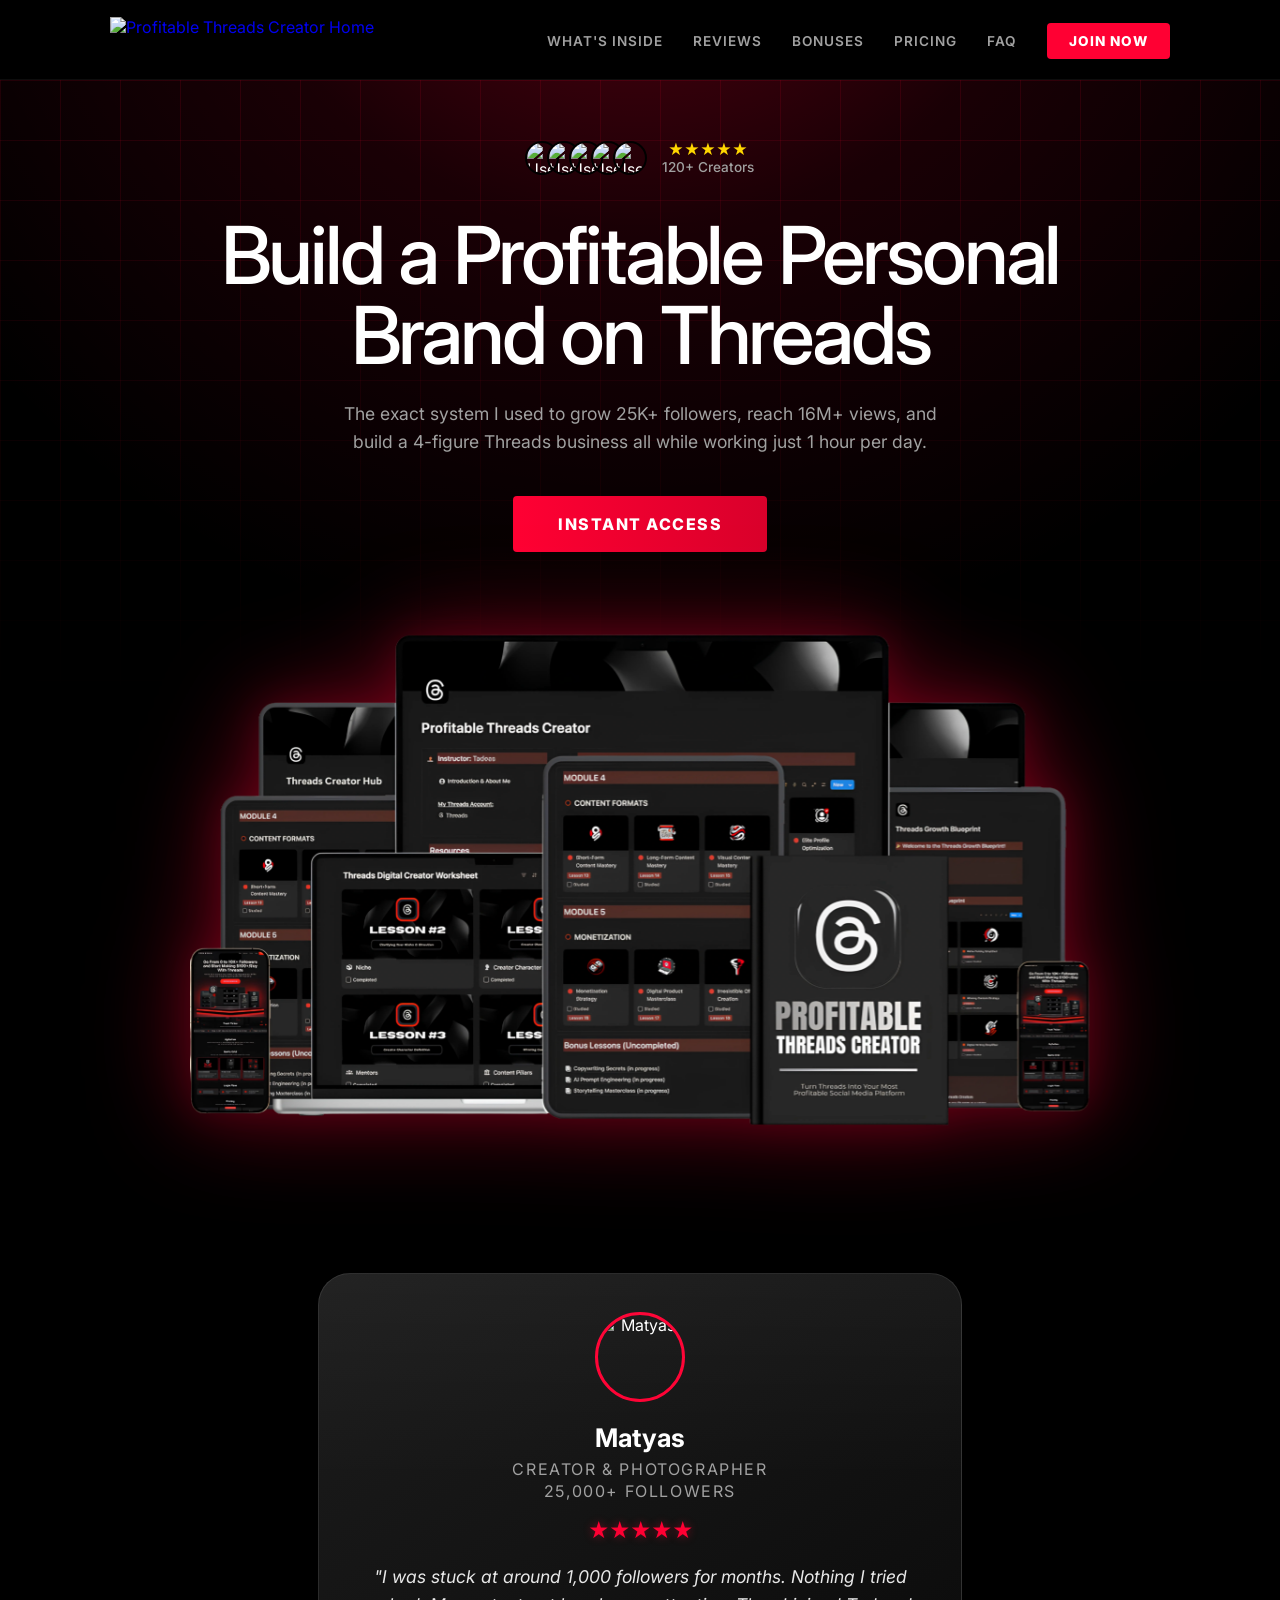
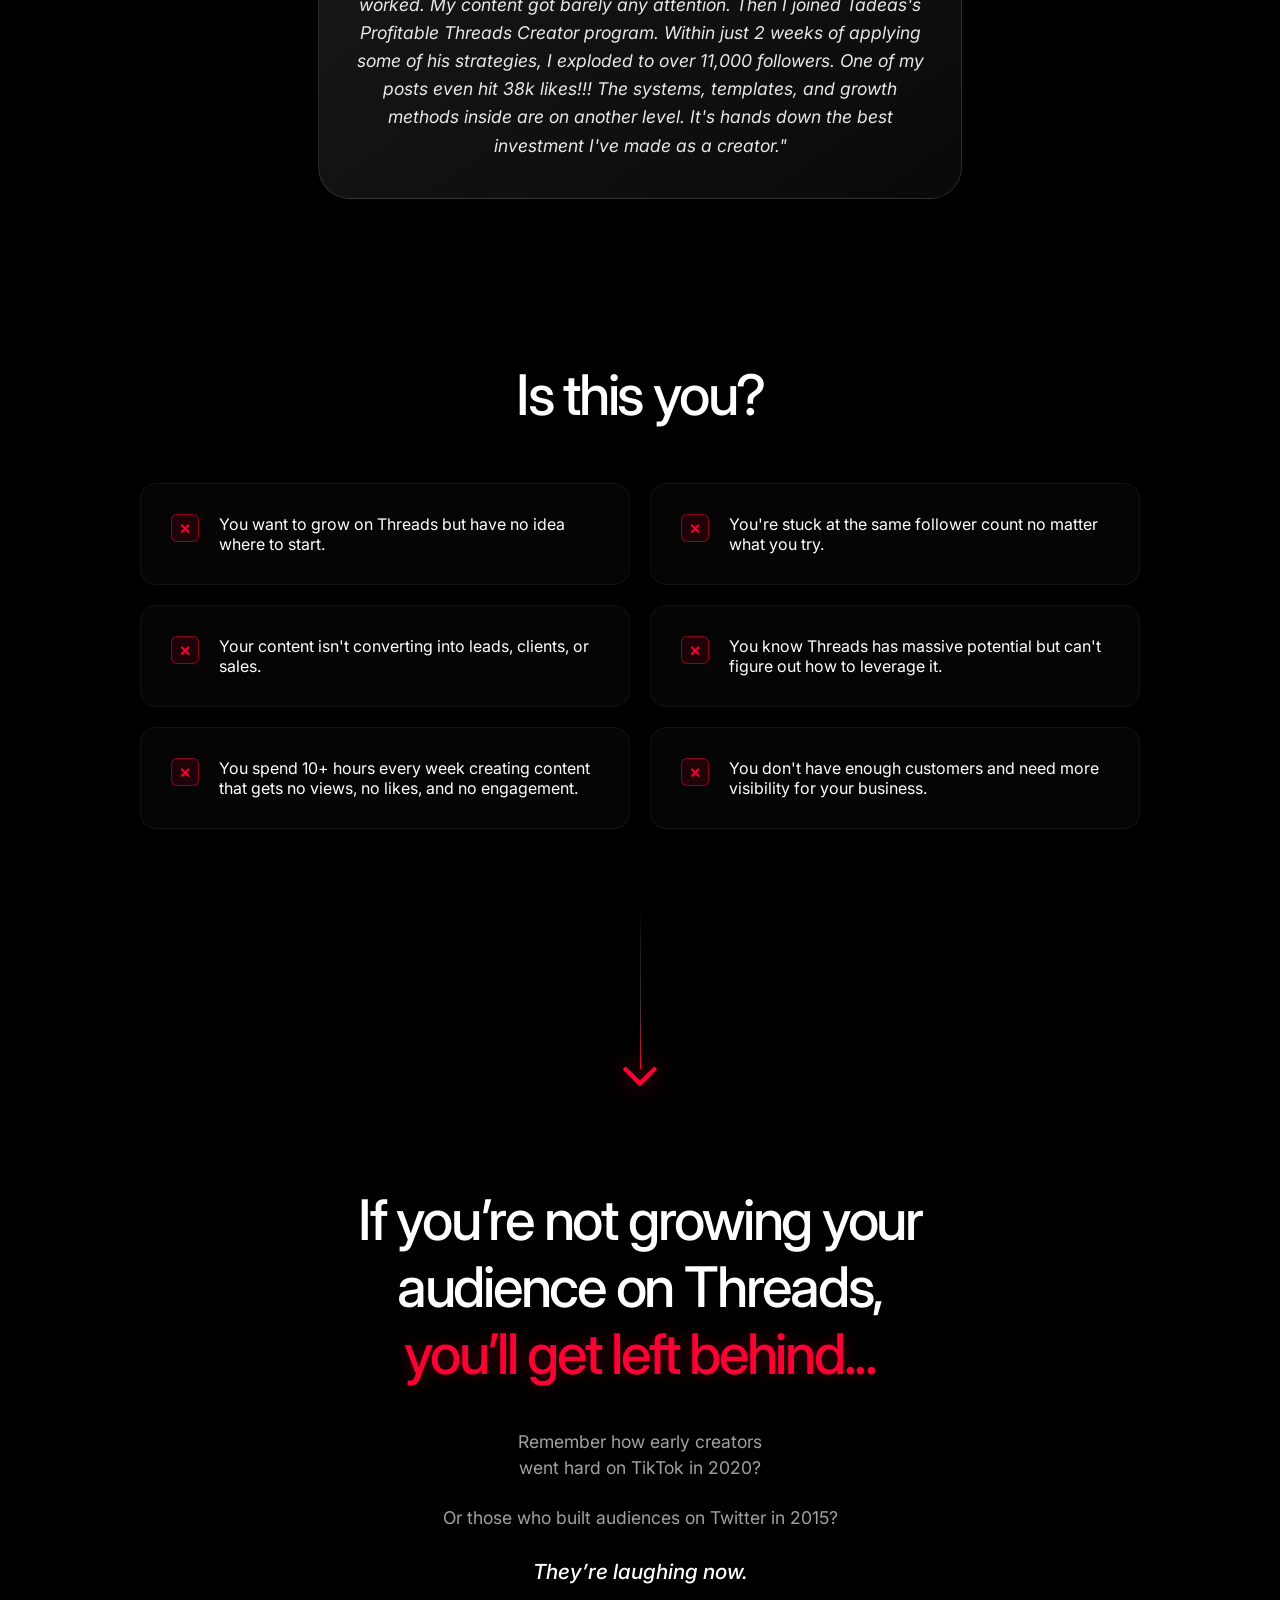
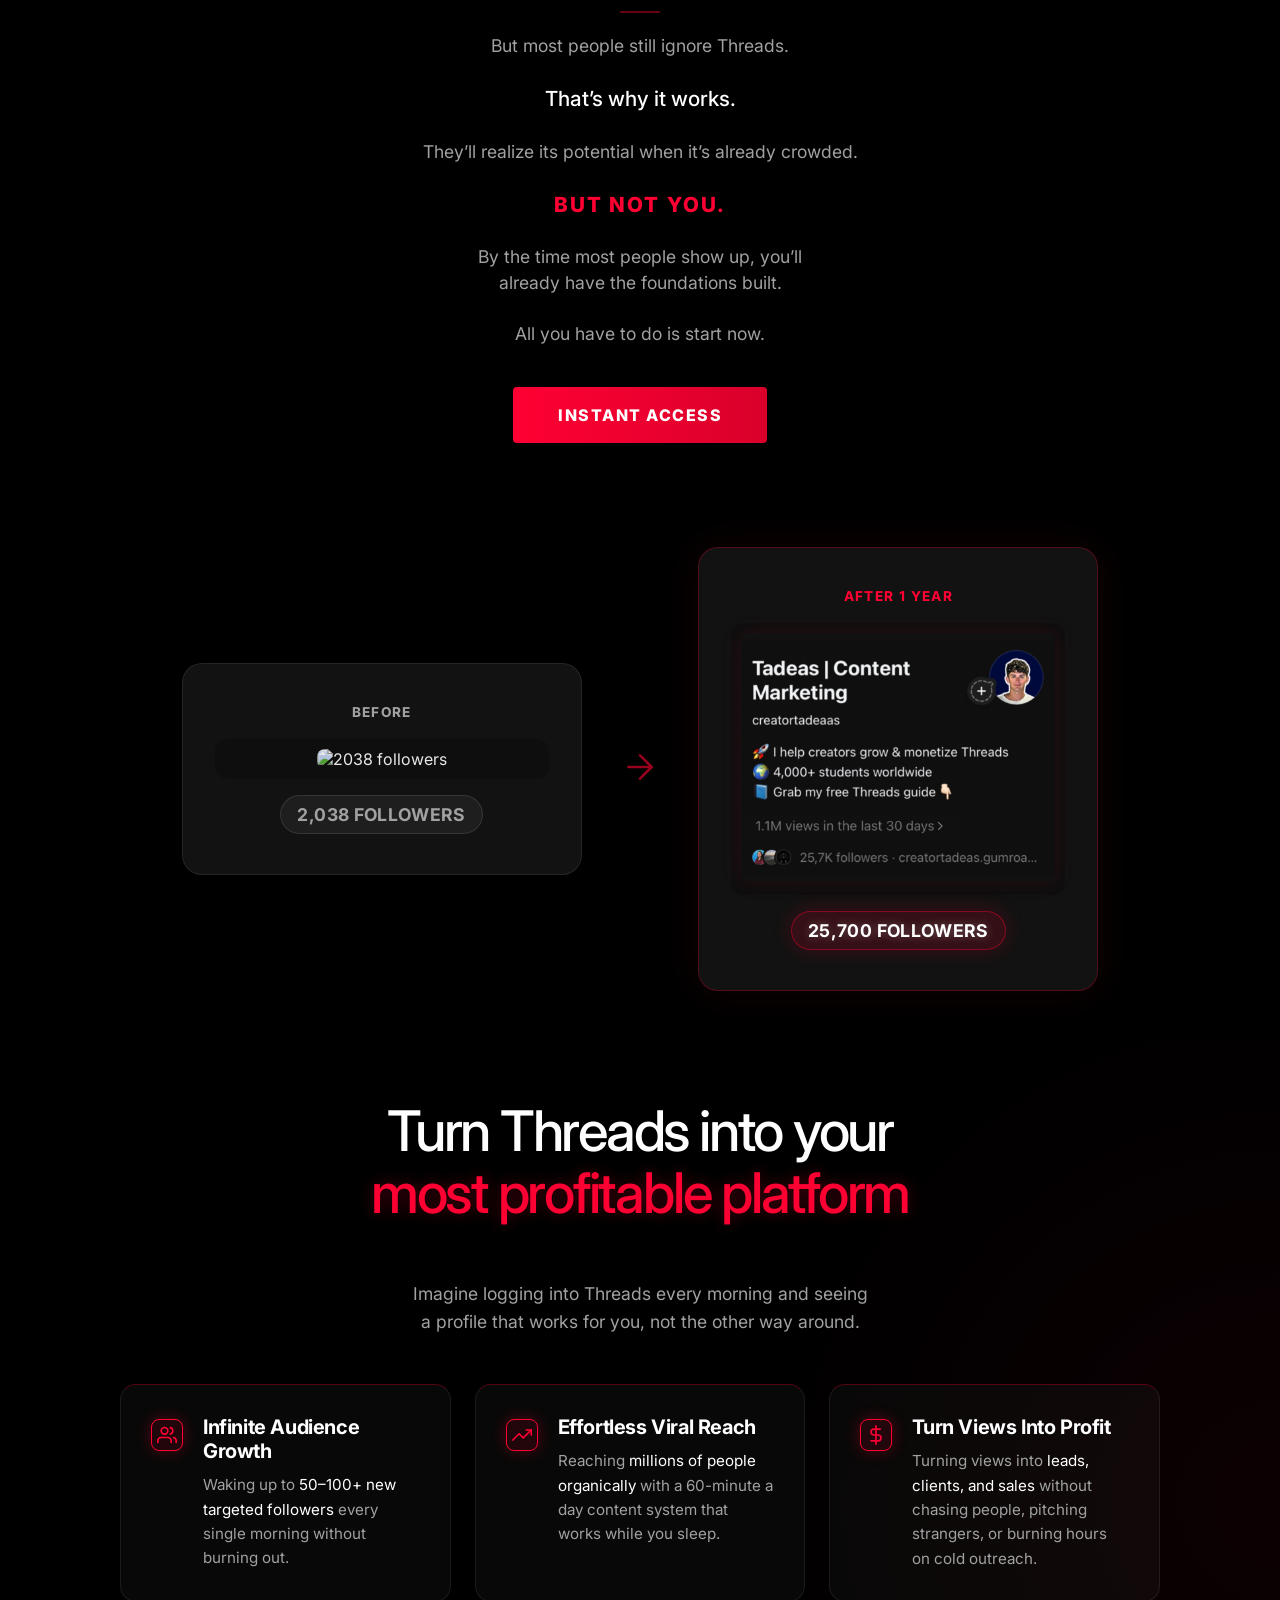
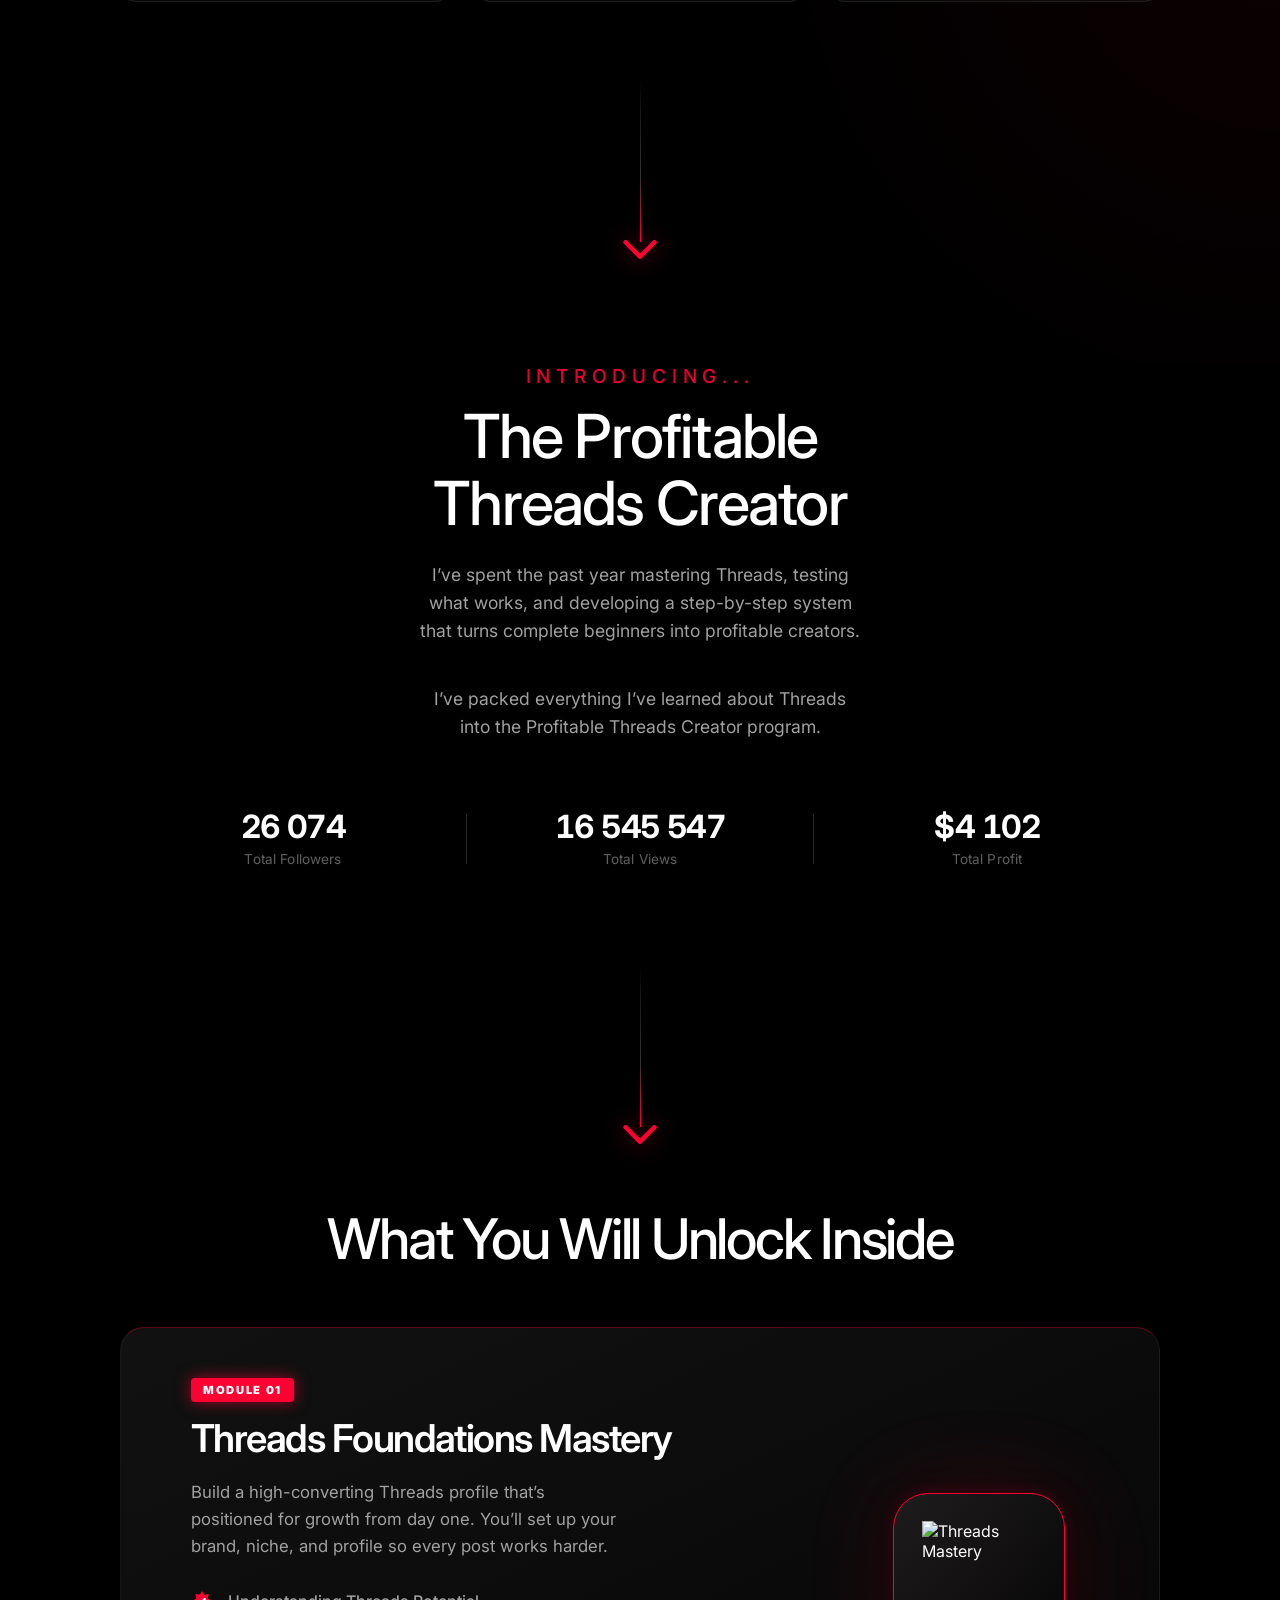
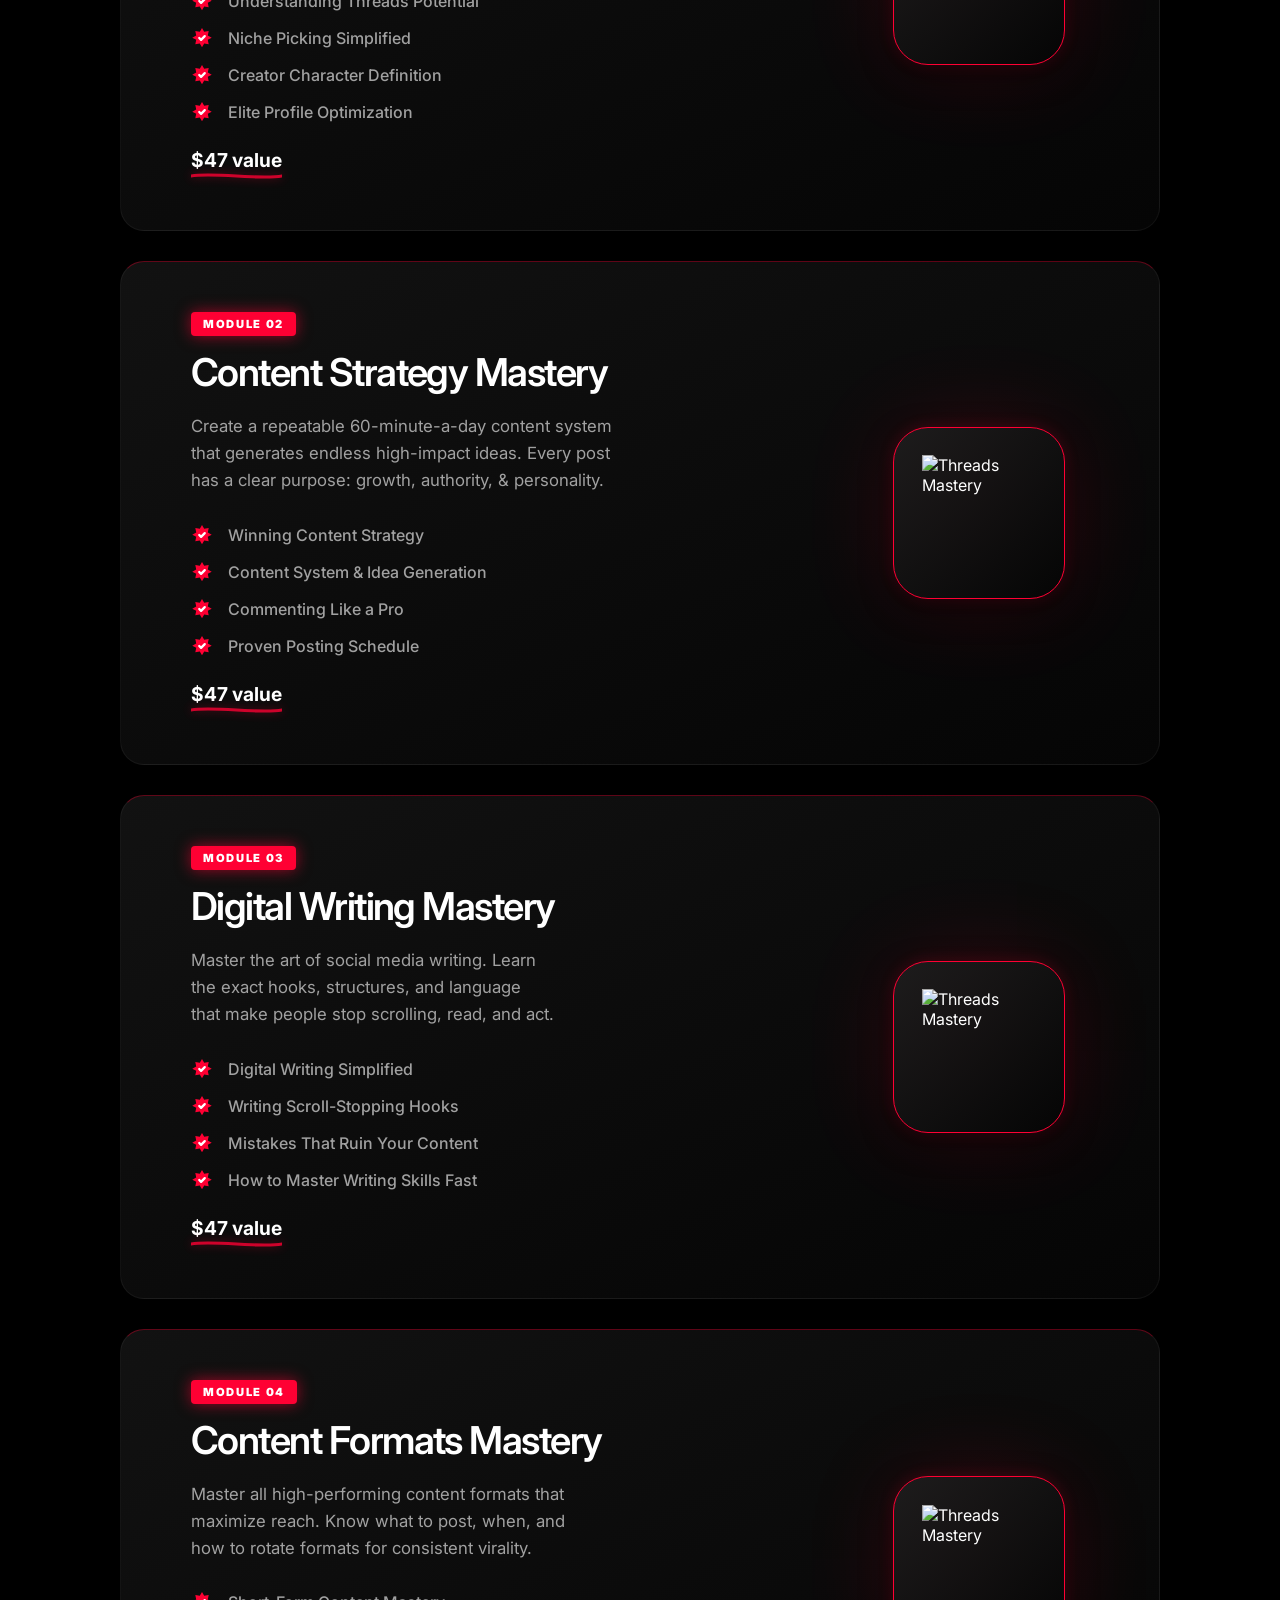
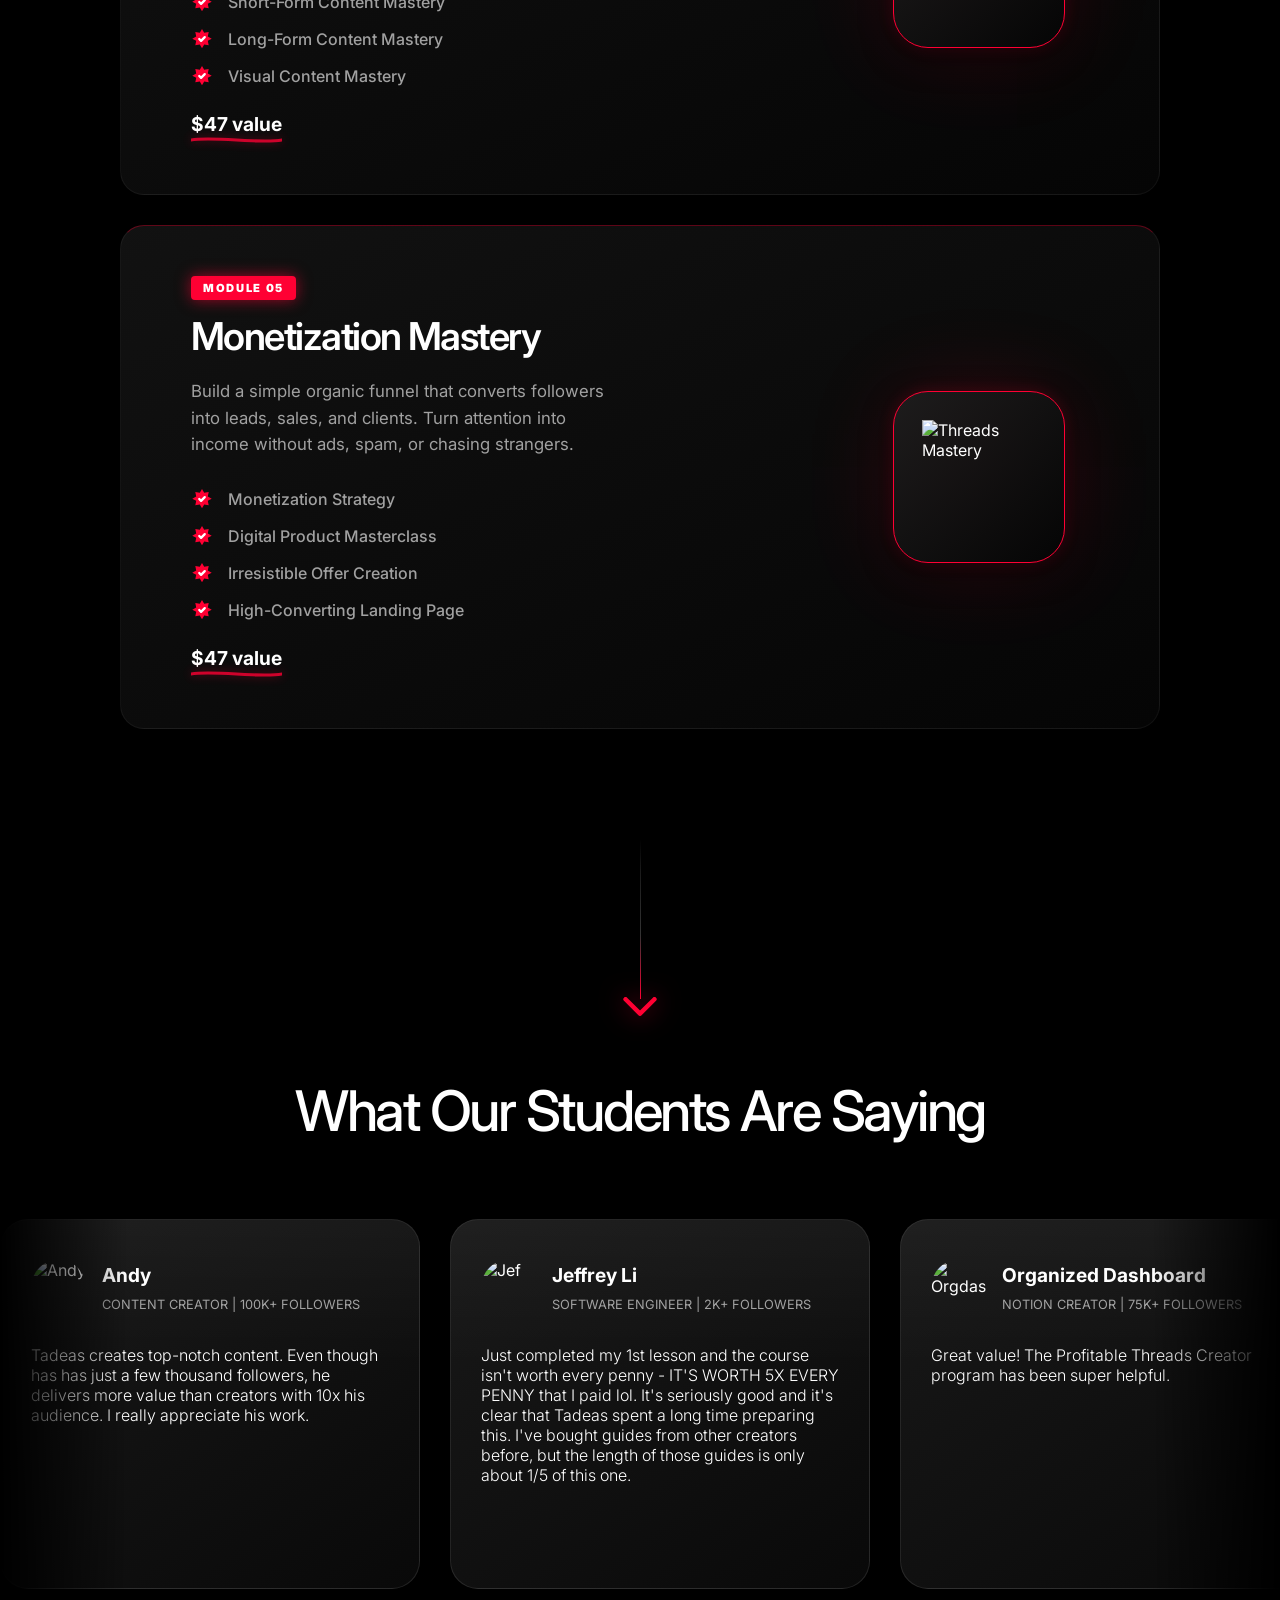
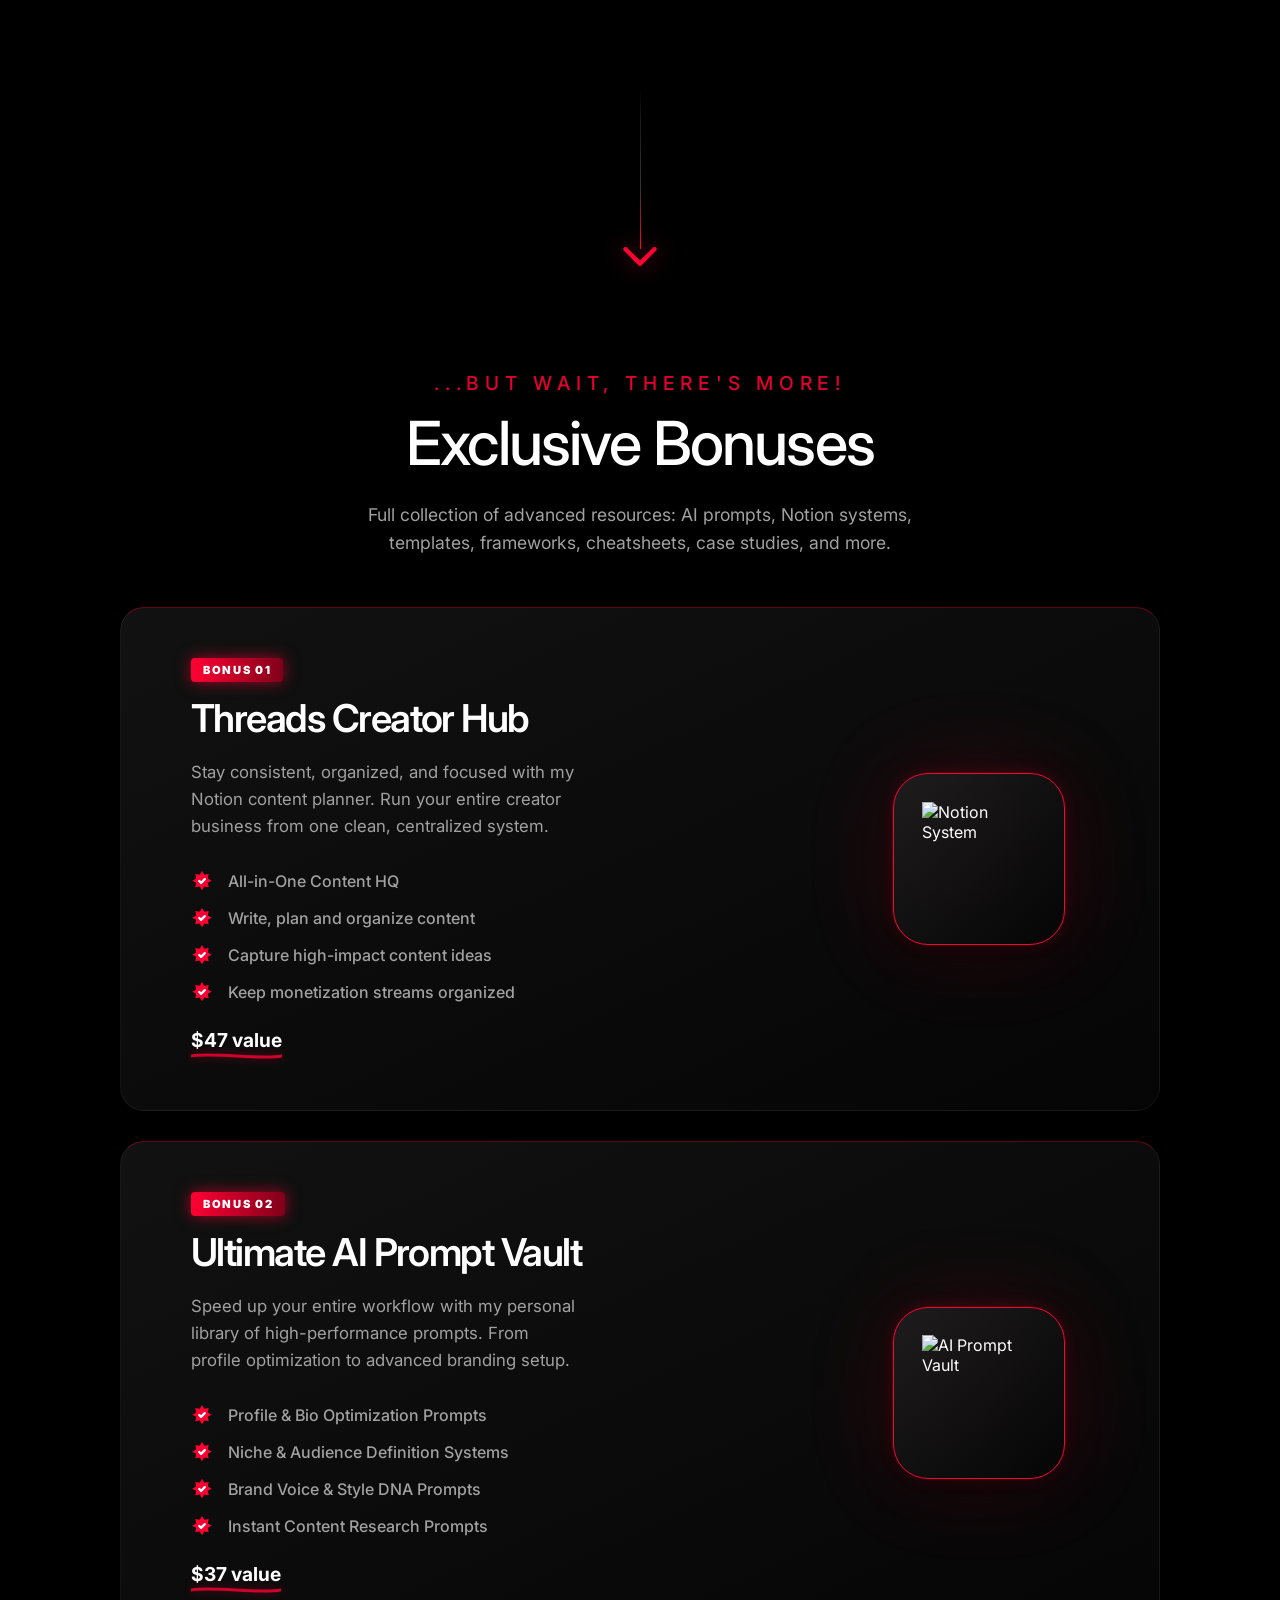
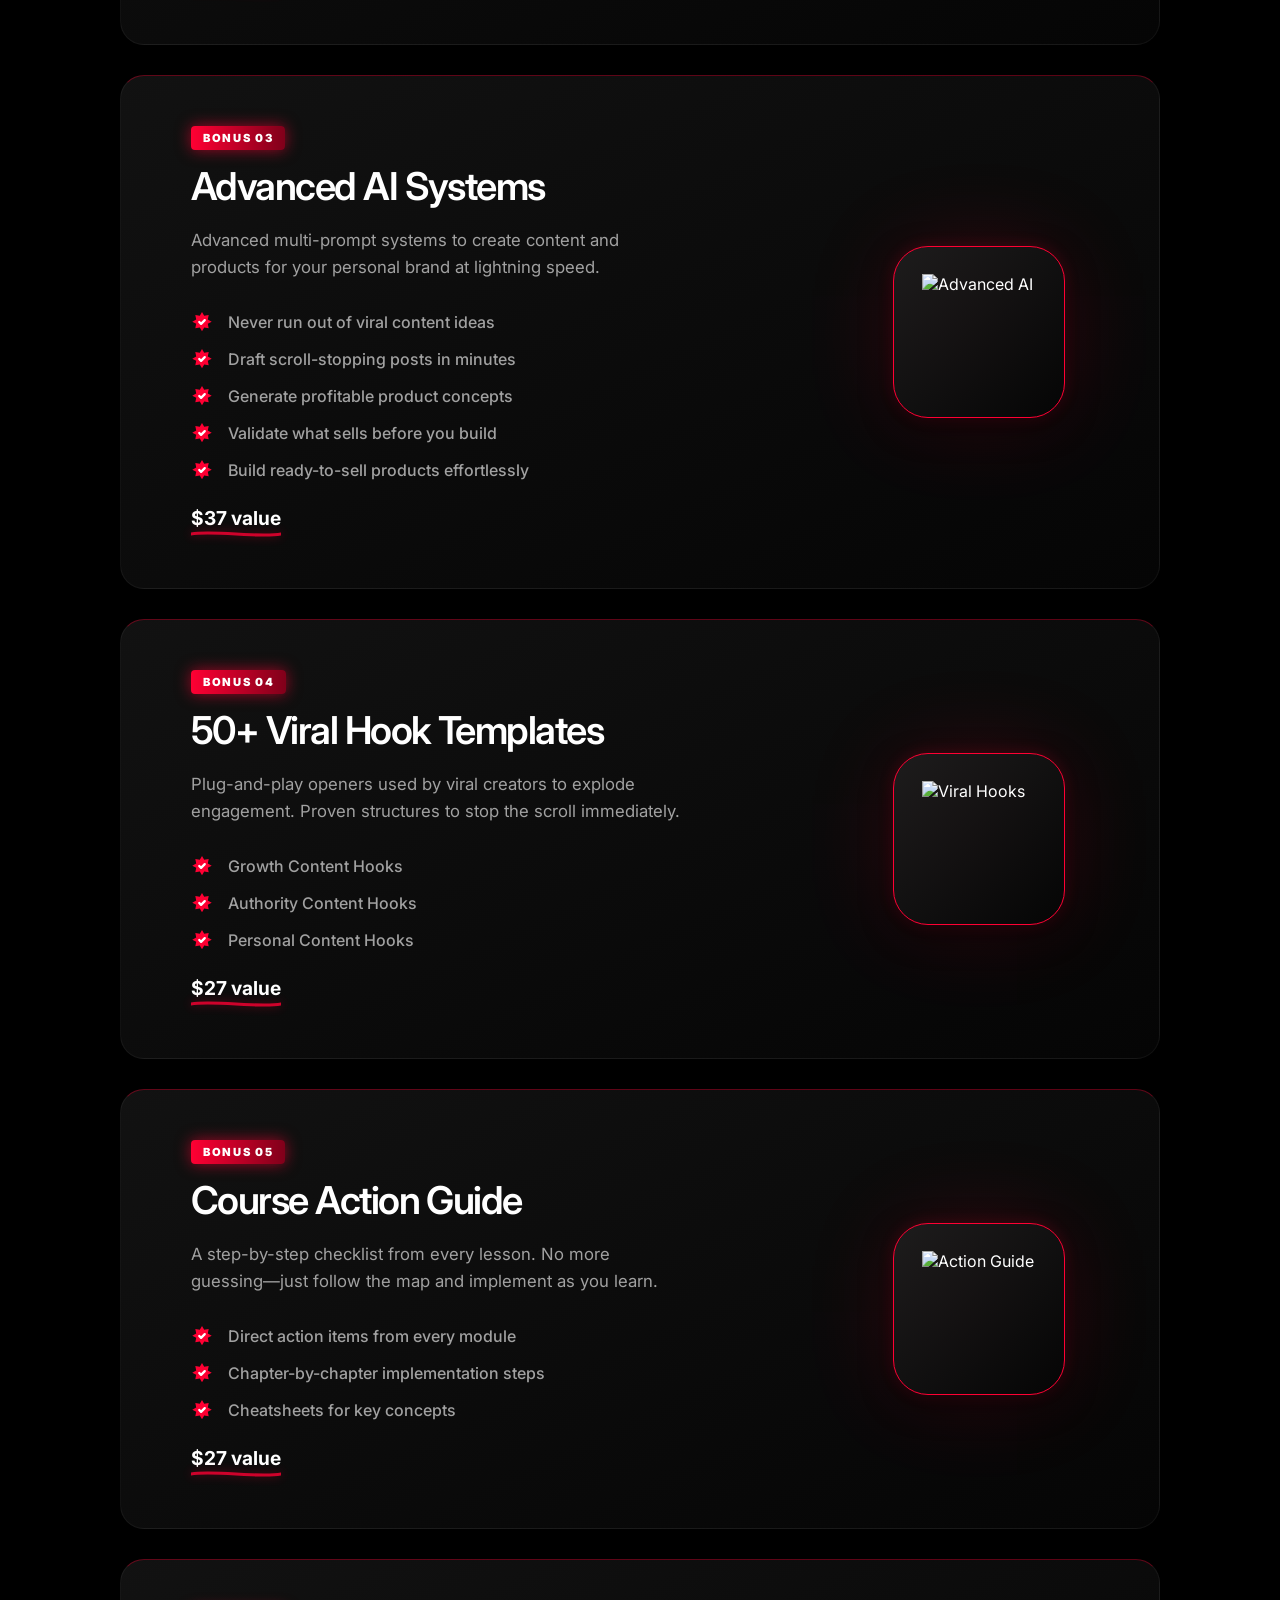
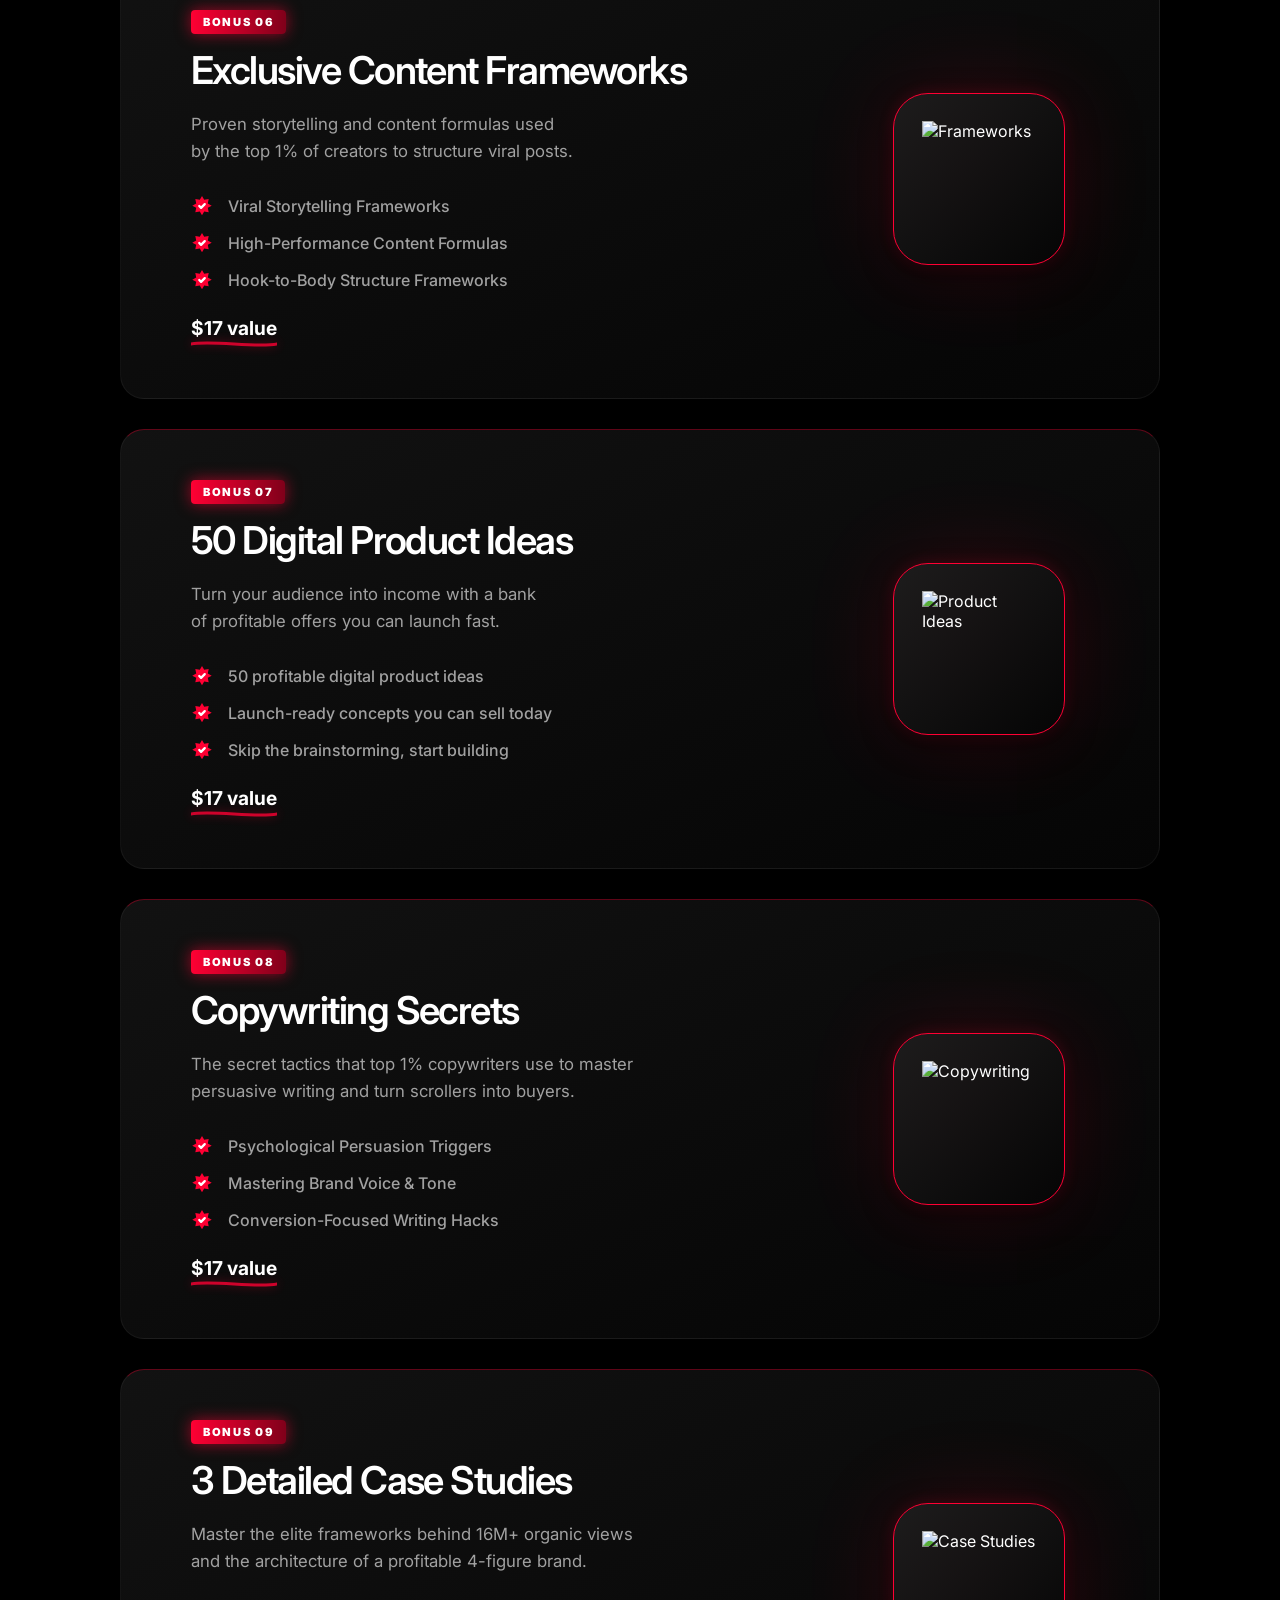
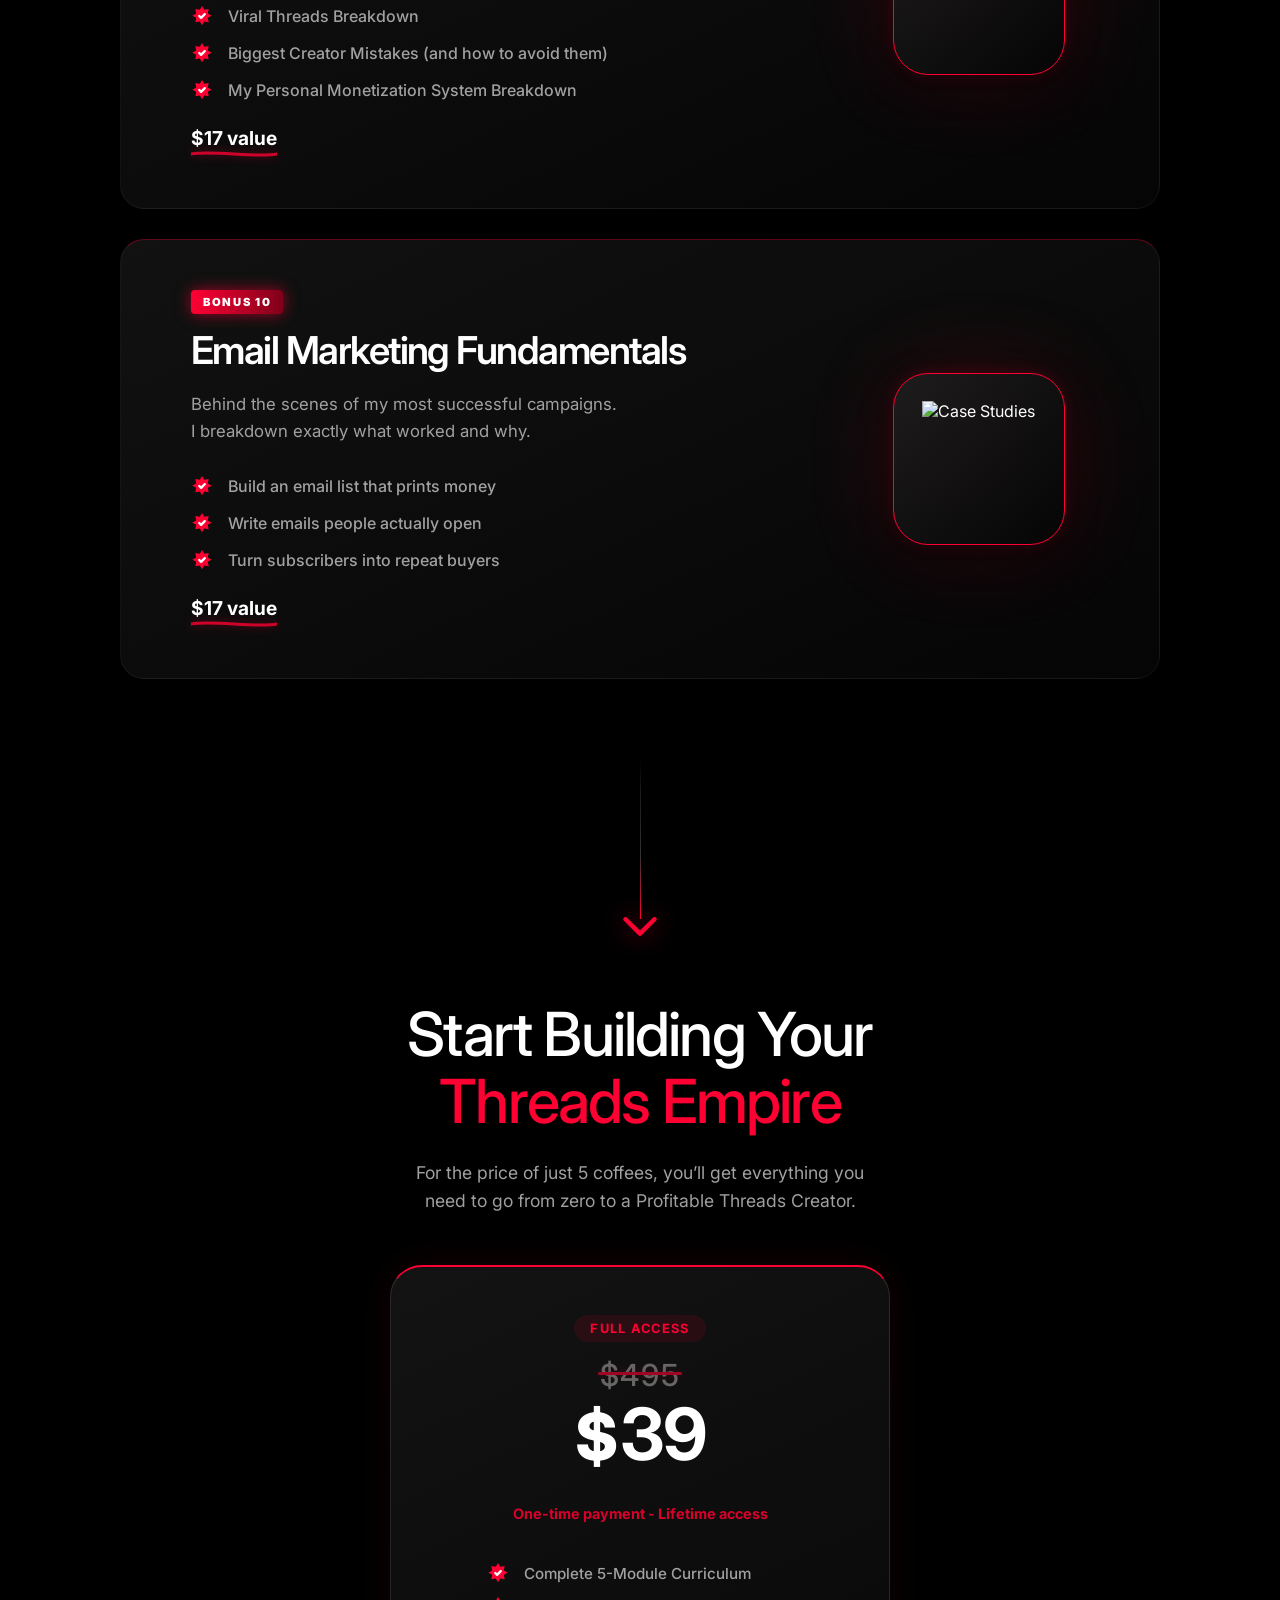
==== commit aae24137: "icon fix, data and copy fix" ====
--- a/index.html
+++ b/index.html
@@ -6,6 +6,7 @@
     <meta http-equiv="X-UA-Compatible" content="ie=edge" />
 
     <title>Profitable Threads Creator</title>
+    <link rel="icon" type="image/png" href="assets/logo.png" />
 
     <!-- Google Tag Manager -->
     <script>
@@ -450,7 +451,7 @@
         <div class="container">
           <div class="stats-minimal-container">
             <div class="stat-item">
-              <div class="stat-number" data-target="27976">0</div>
+              <div class="stat-number" data-target="26097">0</div>
               <p class="stat-label">Total Followers</p>
             </div>
             <div class="stat-divider"></div>
@@ -1083,8 +1084,8 @@
                 <div class="module-number-badge">Bonus 09</div>
                 <h3 class="module-title-luxury">3 Detailed Case Studies</h3>
                 <p class="module-desc-luxury">
-                  Behind the scenes of my most successful campaigns. I breakdown
-                  exactly what worked and why.
+                  Master the elite frameworks behind 16M+ organic views and the
+                  architecture of a profitable 4-figure brand.
                 </p>
                 <ul class="luxury-list">
                   <li>Viral Threads Breakdown</li>
@@ -1179,7 +1180,7 @@
 
             <ul class="luxury-list pricing-features">
               <li>Complete 5-Module Curriculum</li>
-              <li>23 Value-Packed Lesson</li>
+              <li>23 Value-Packed Lessons</li>
               <li>All 10 Exclusive Bonuses Included</li>
               <li>One-time payment (no subscriptions)</li>
               <li>Advanced AI Prompt Systems</li>
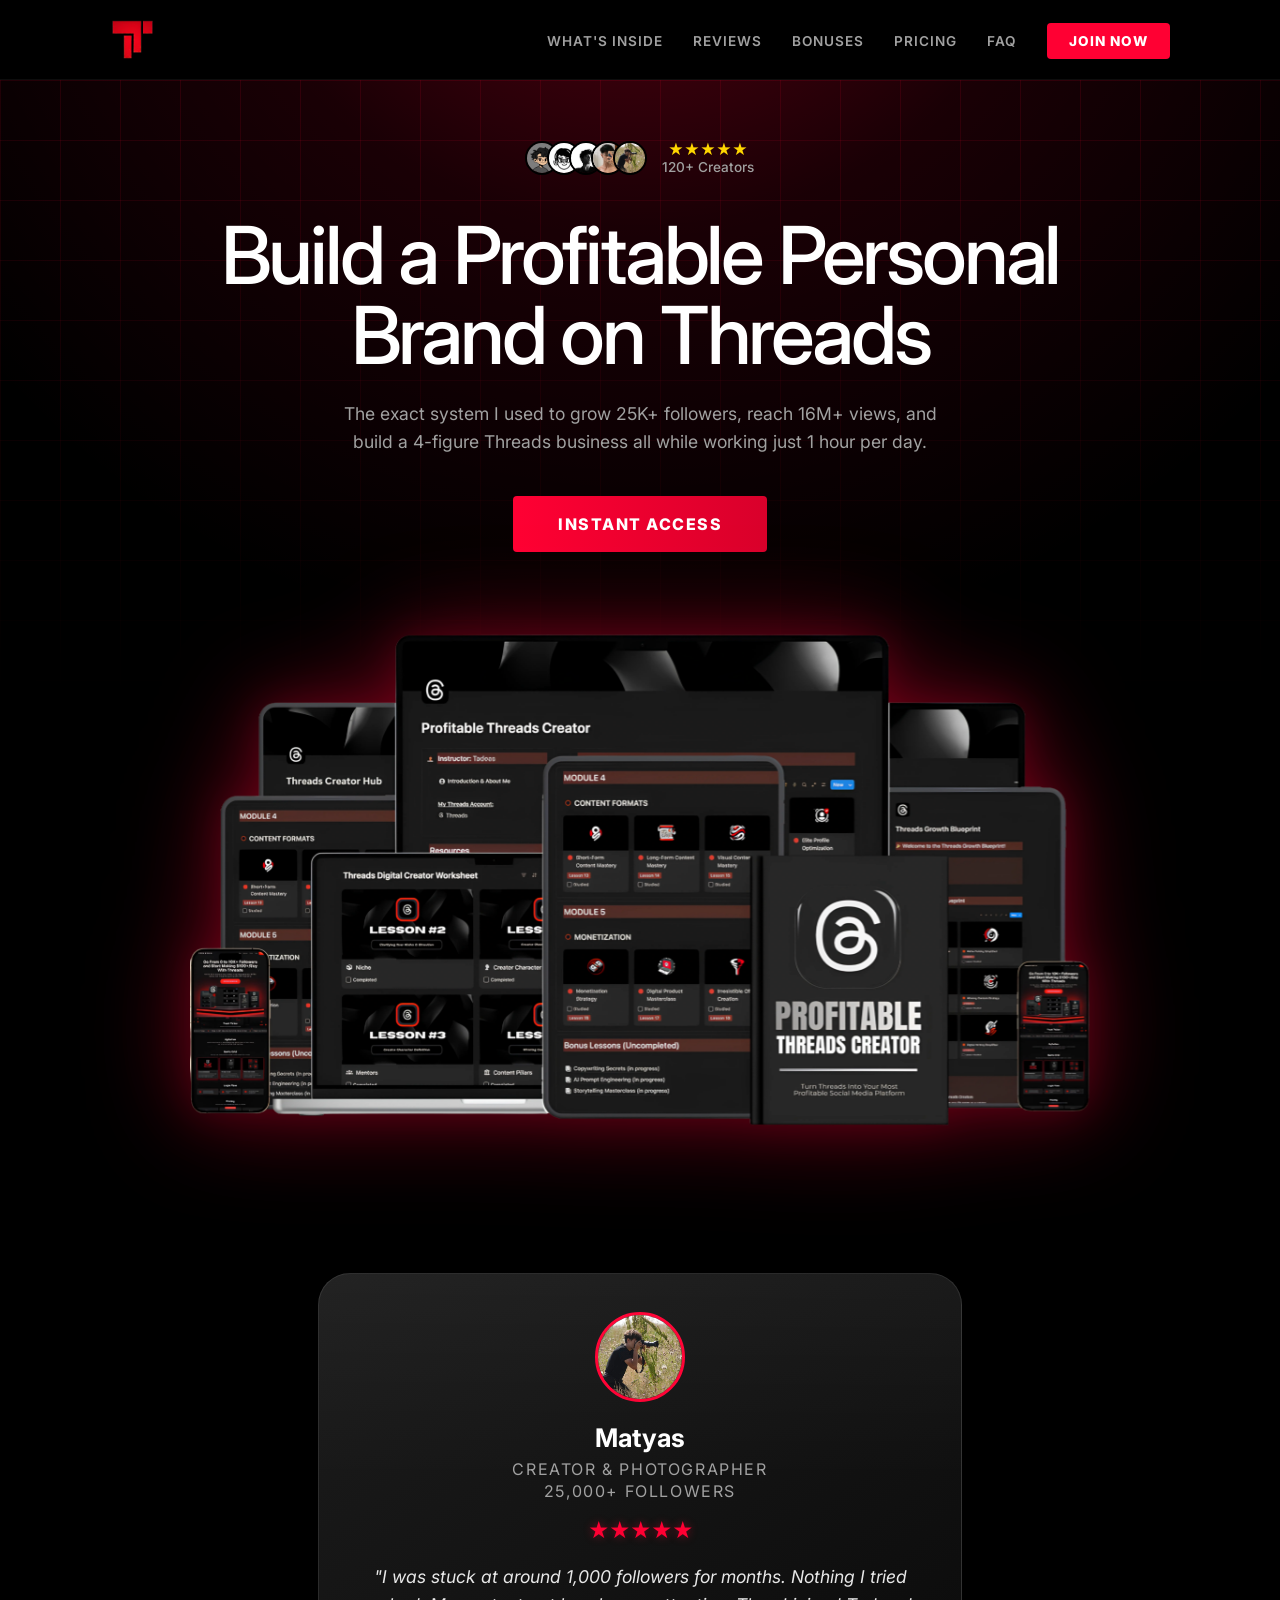
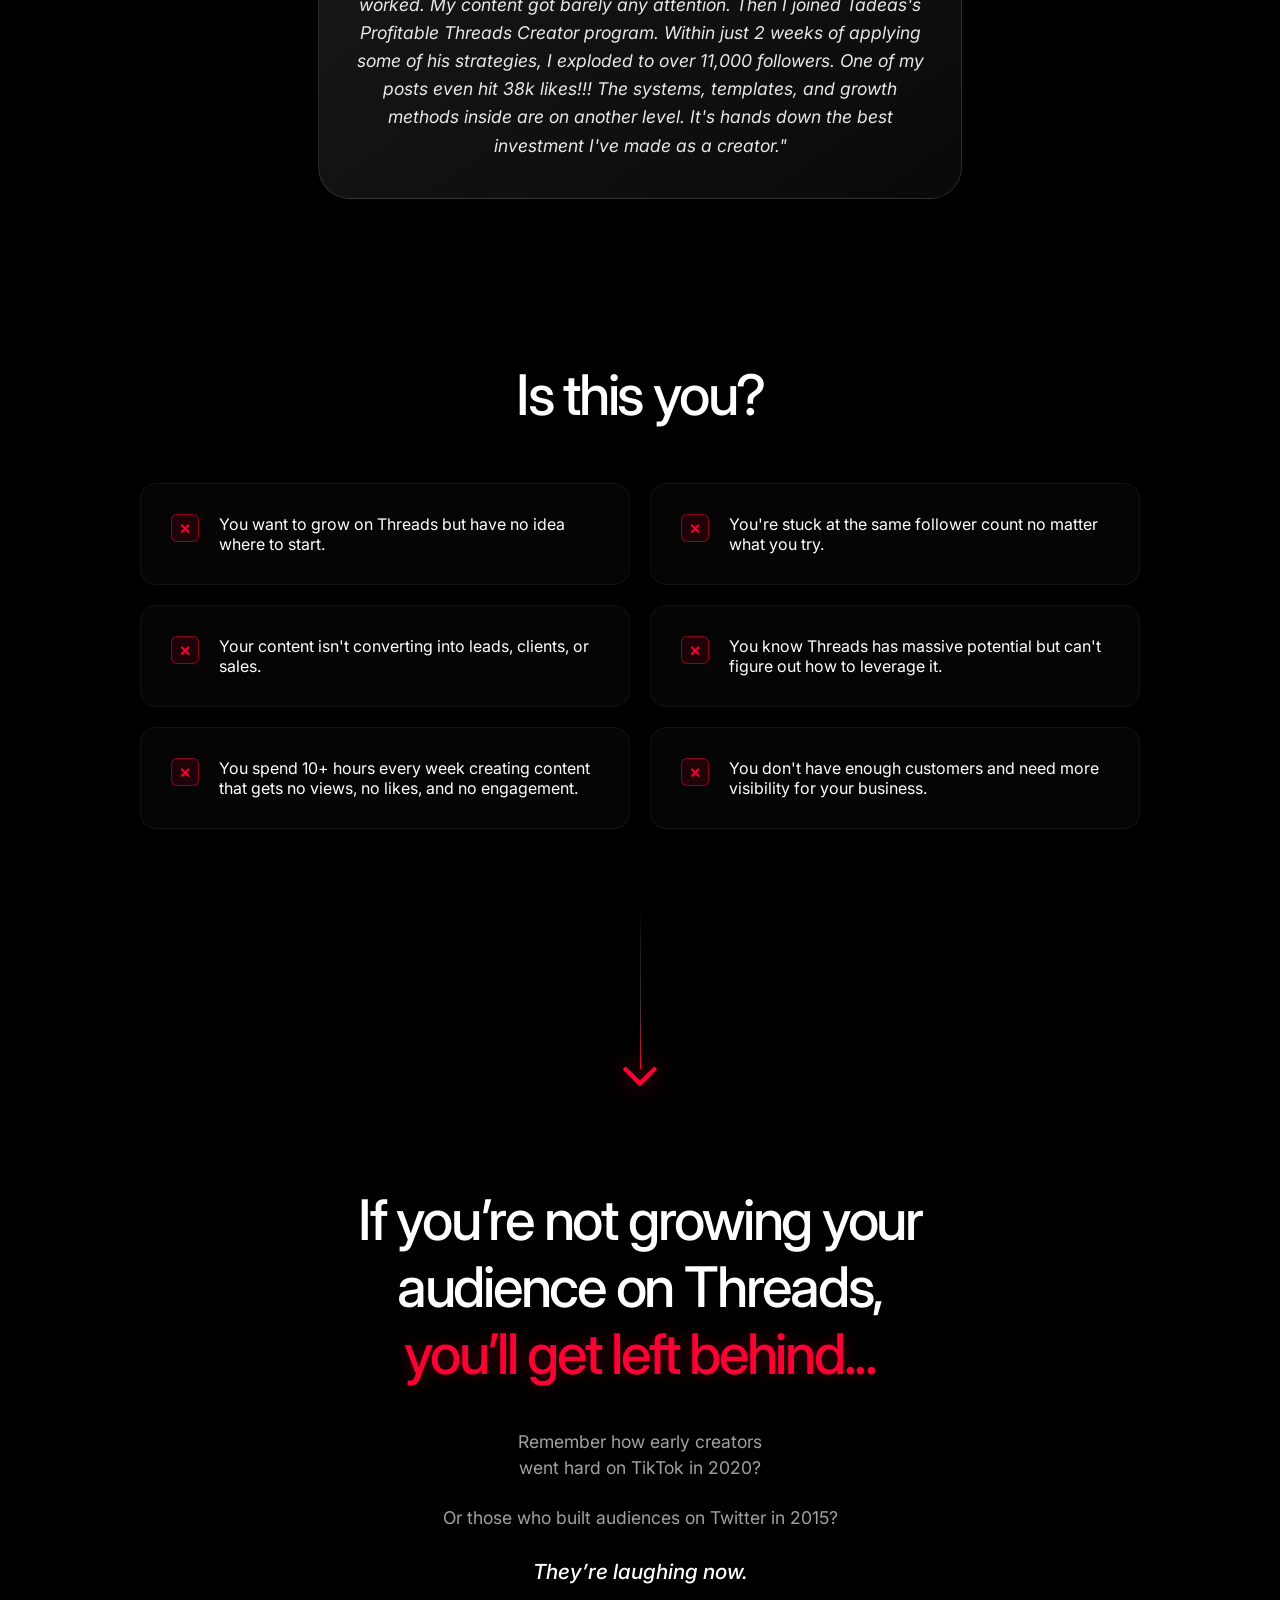
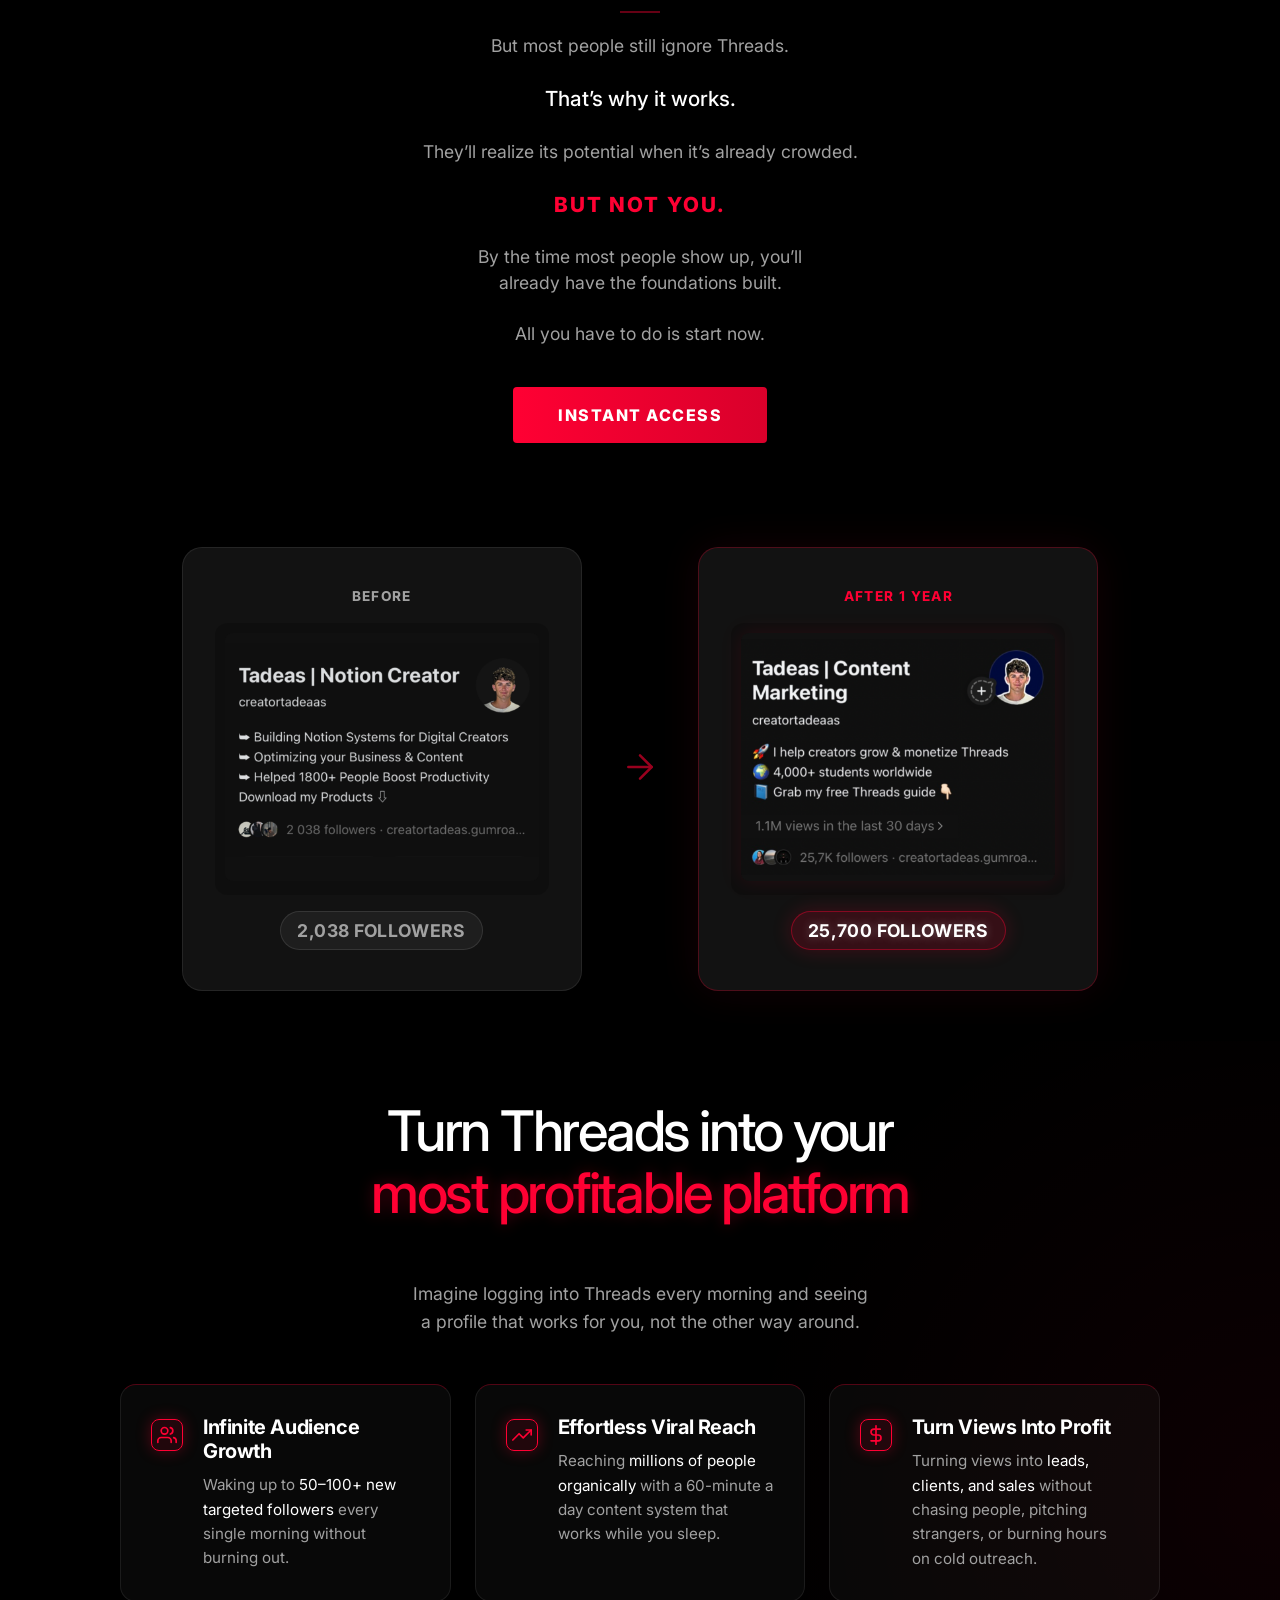
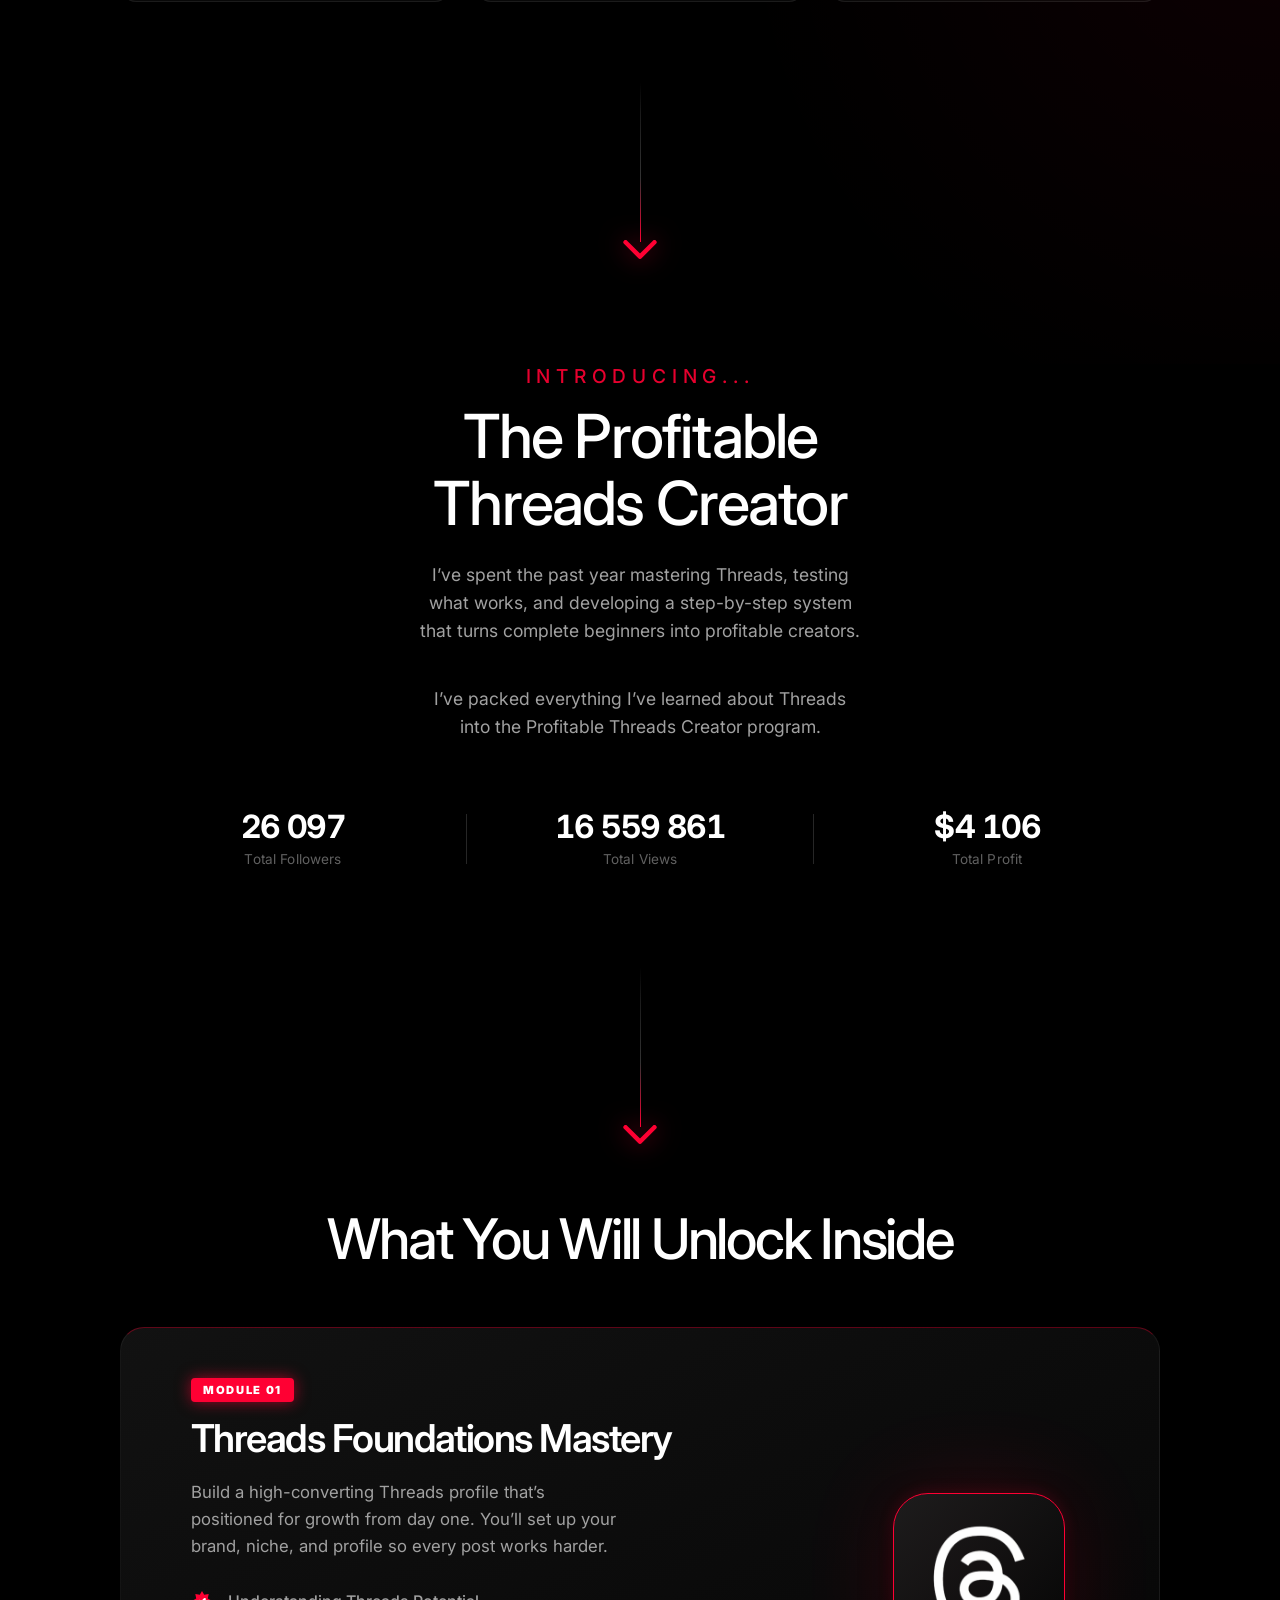
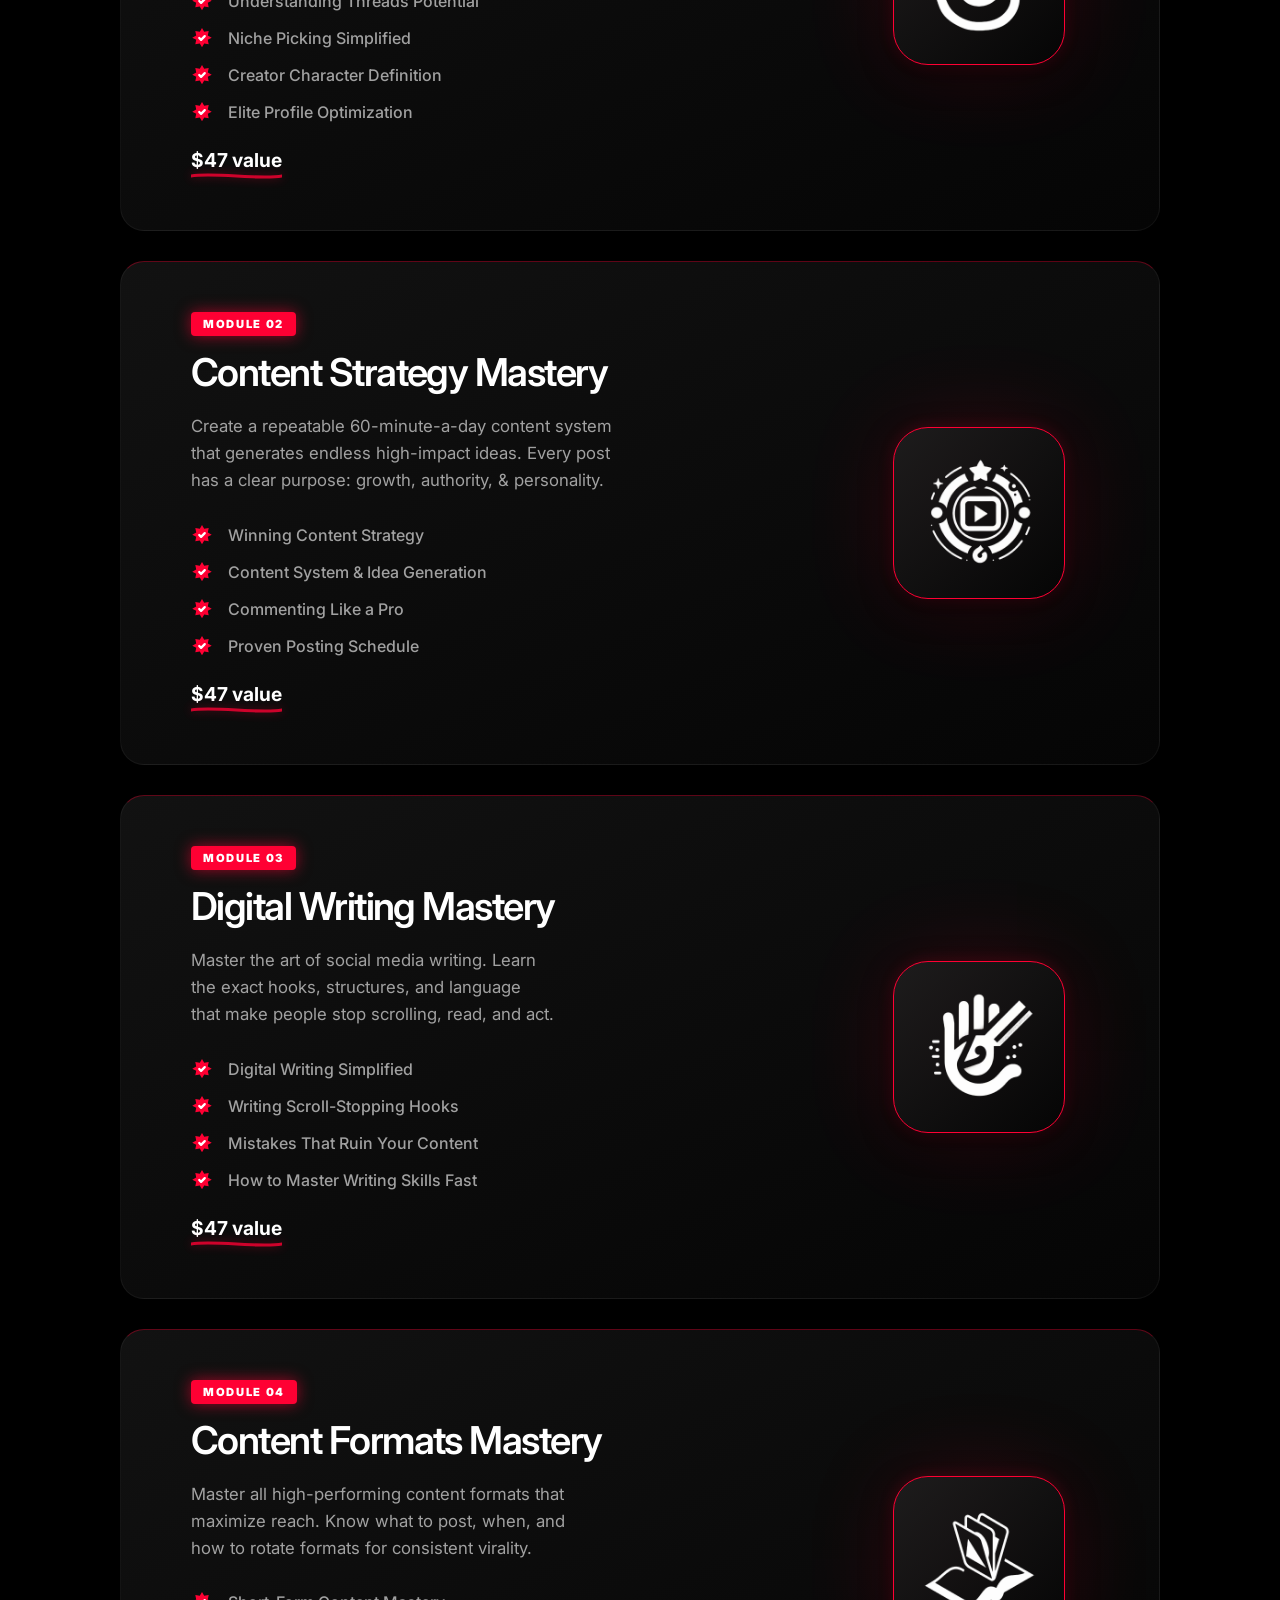
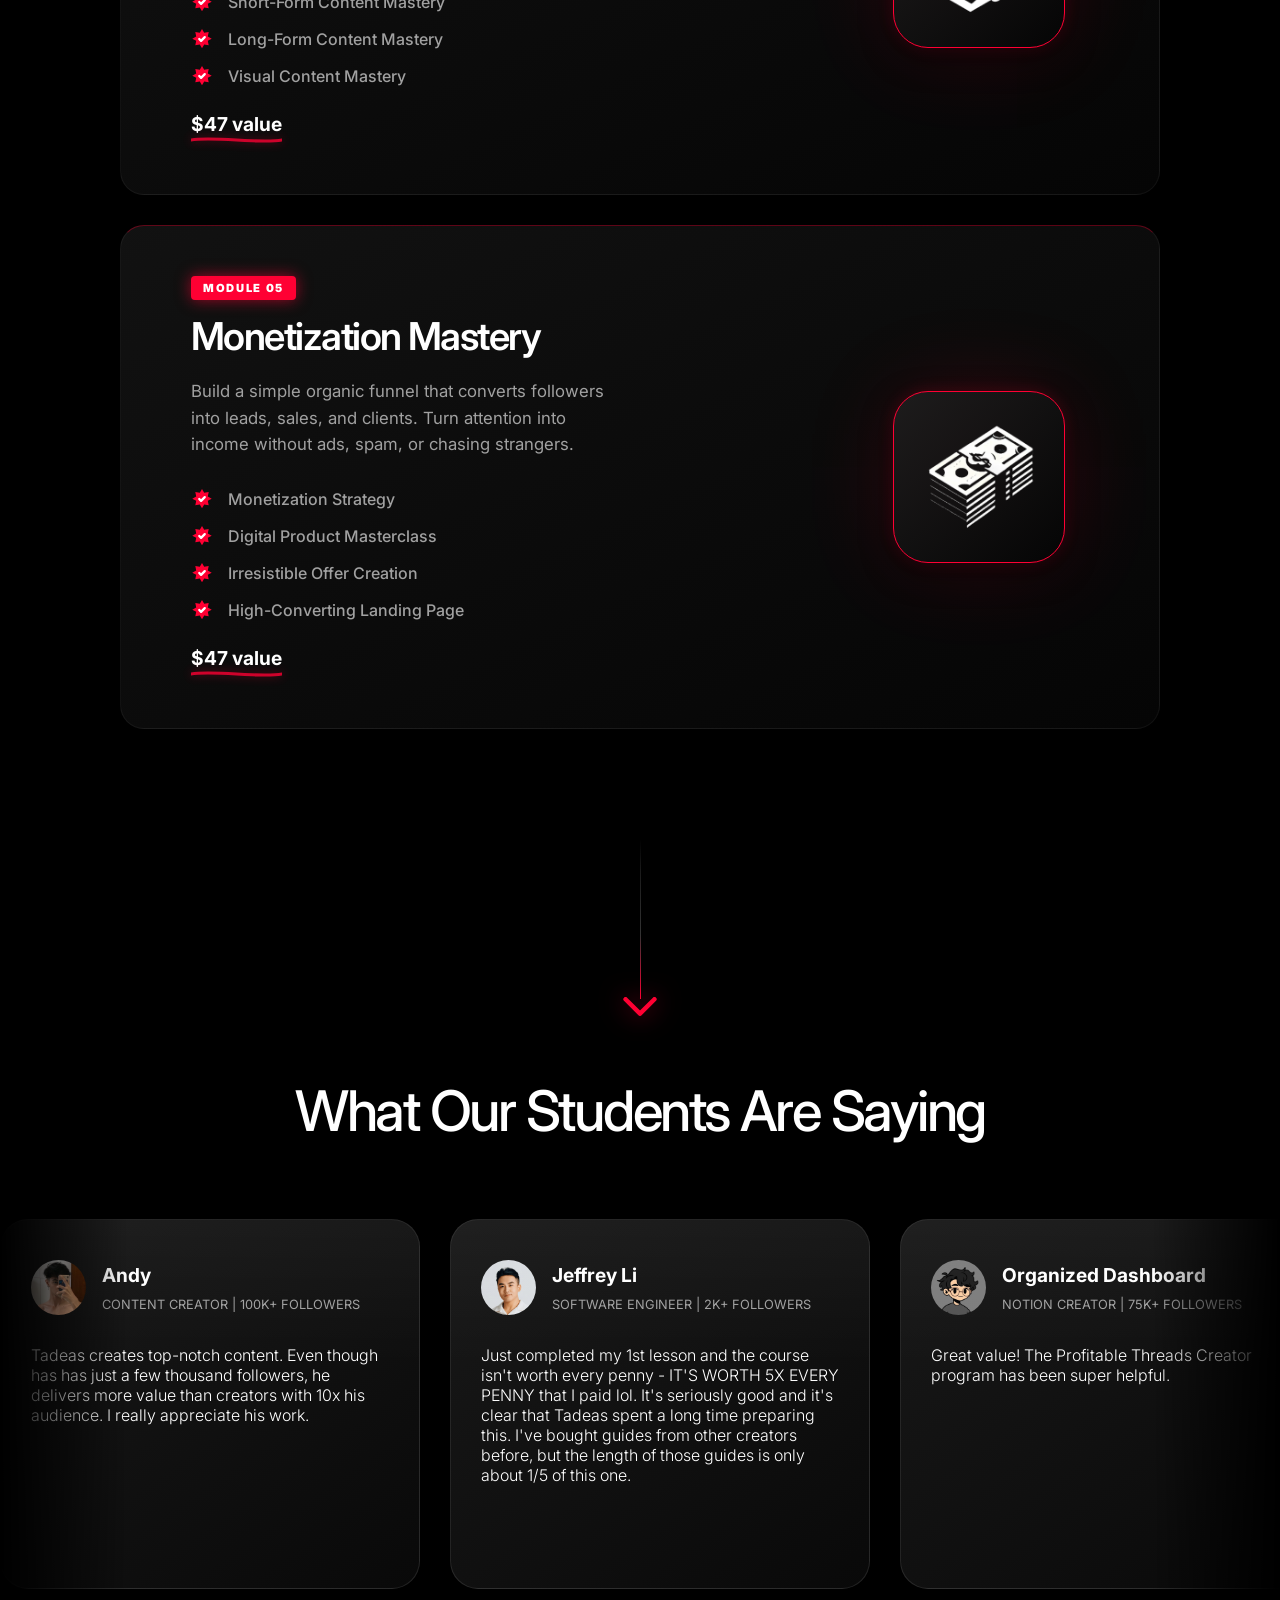
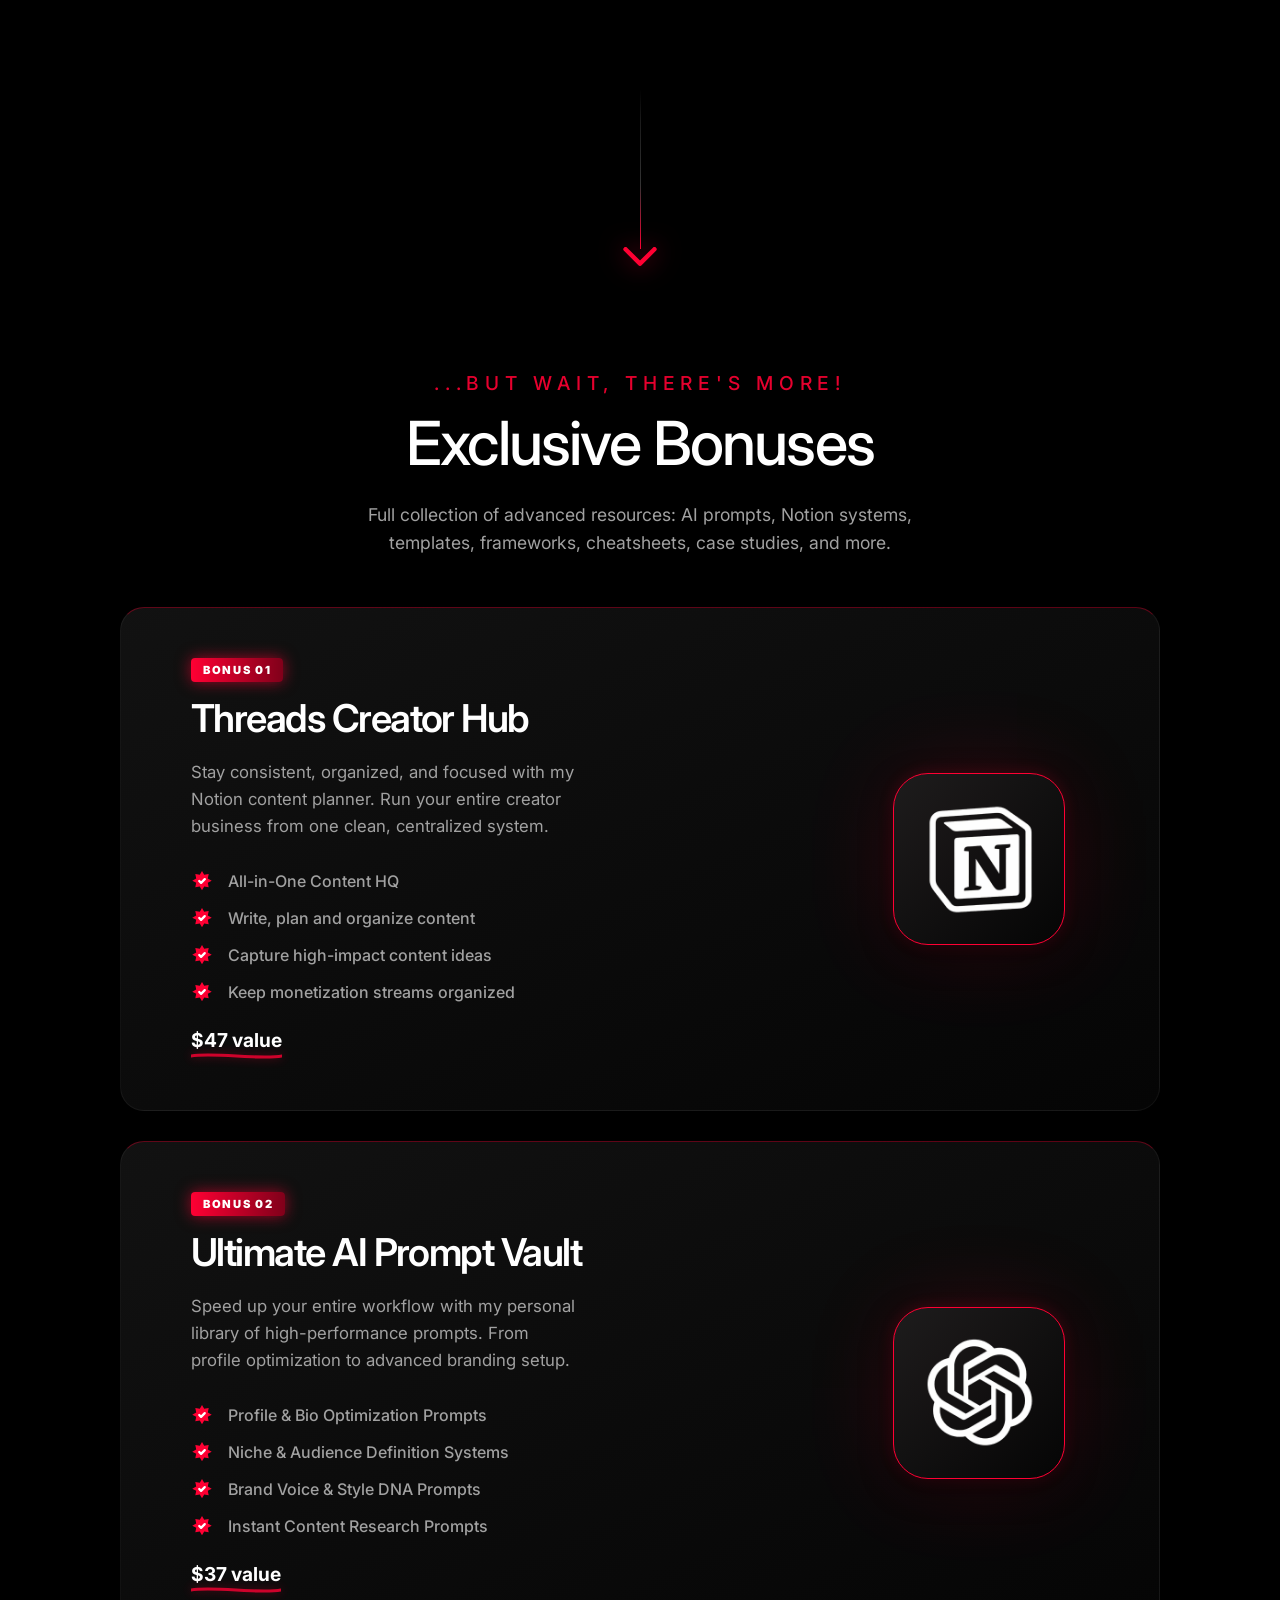
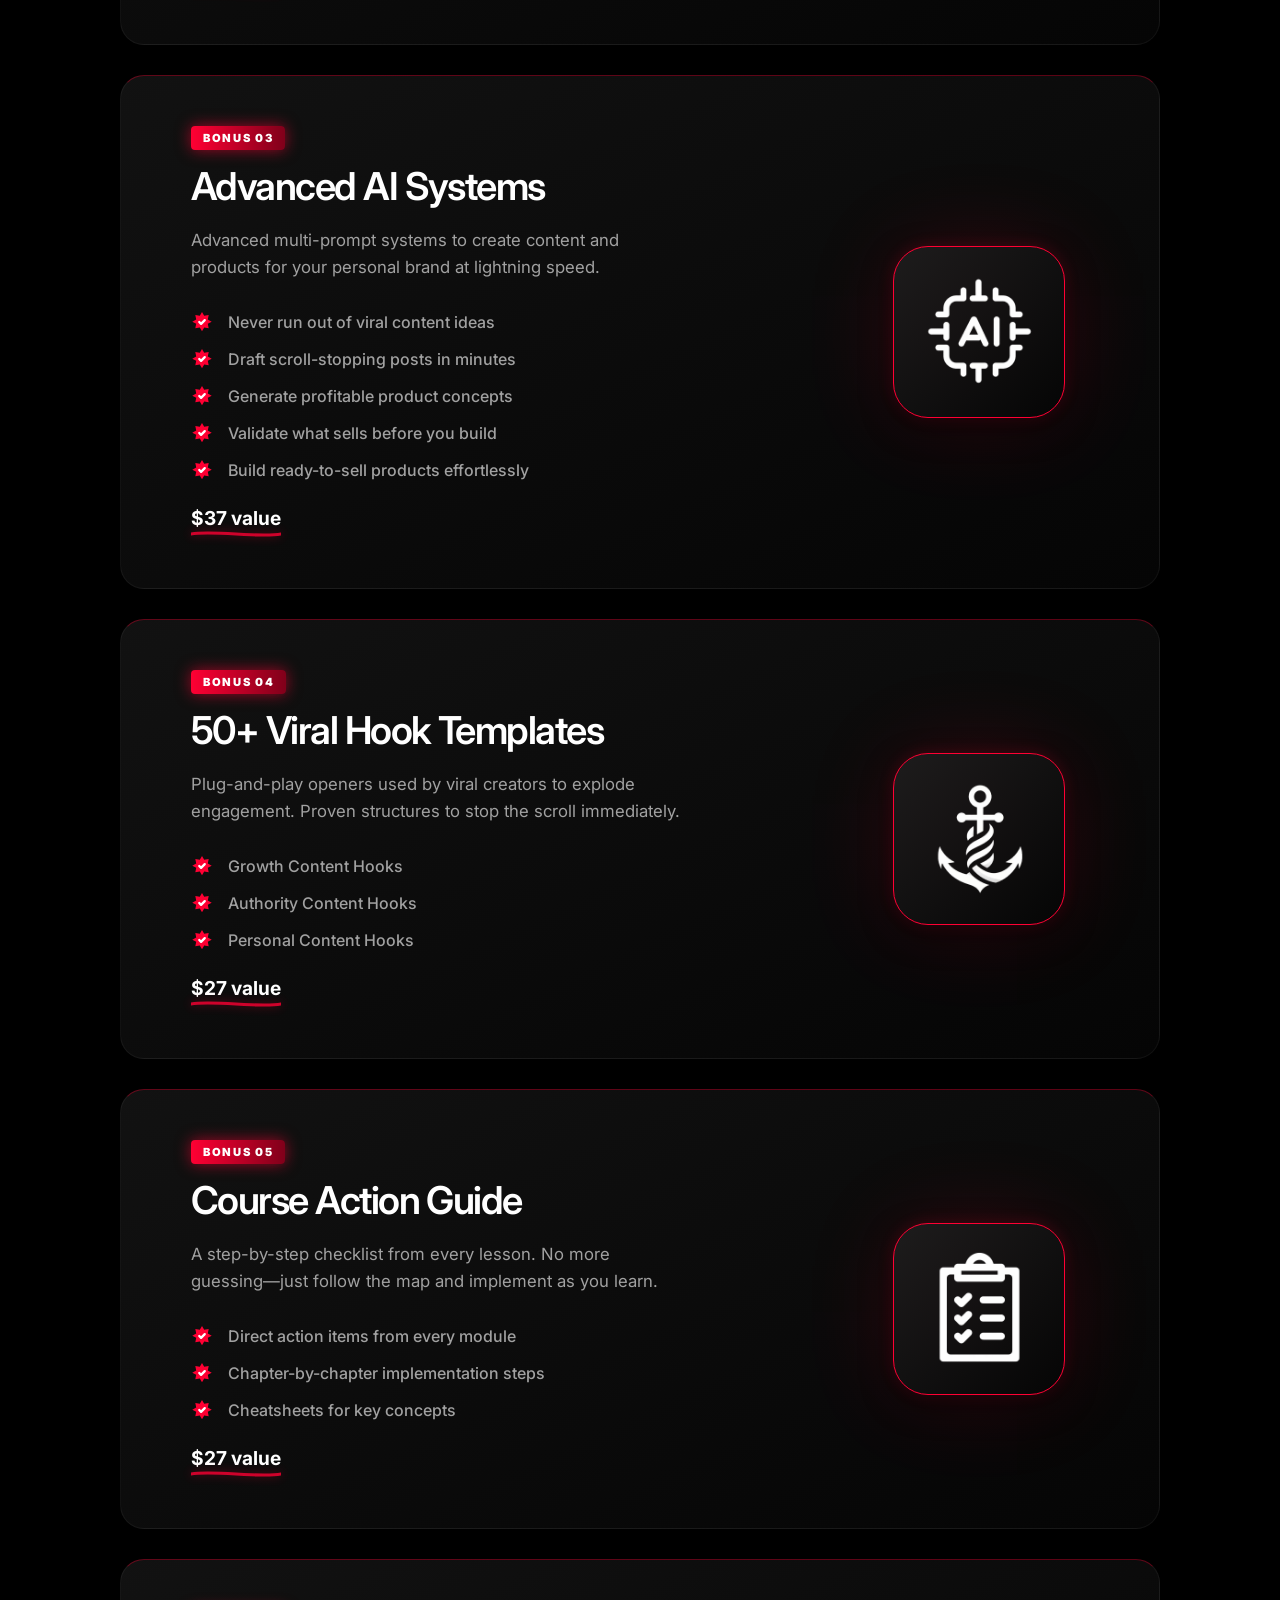
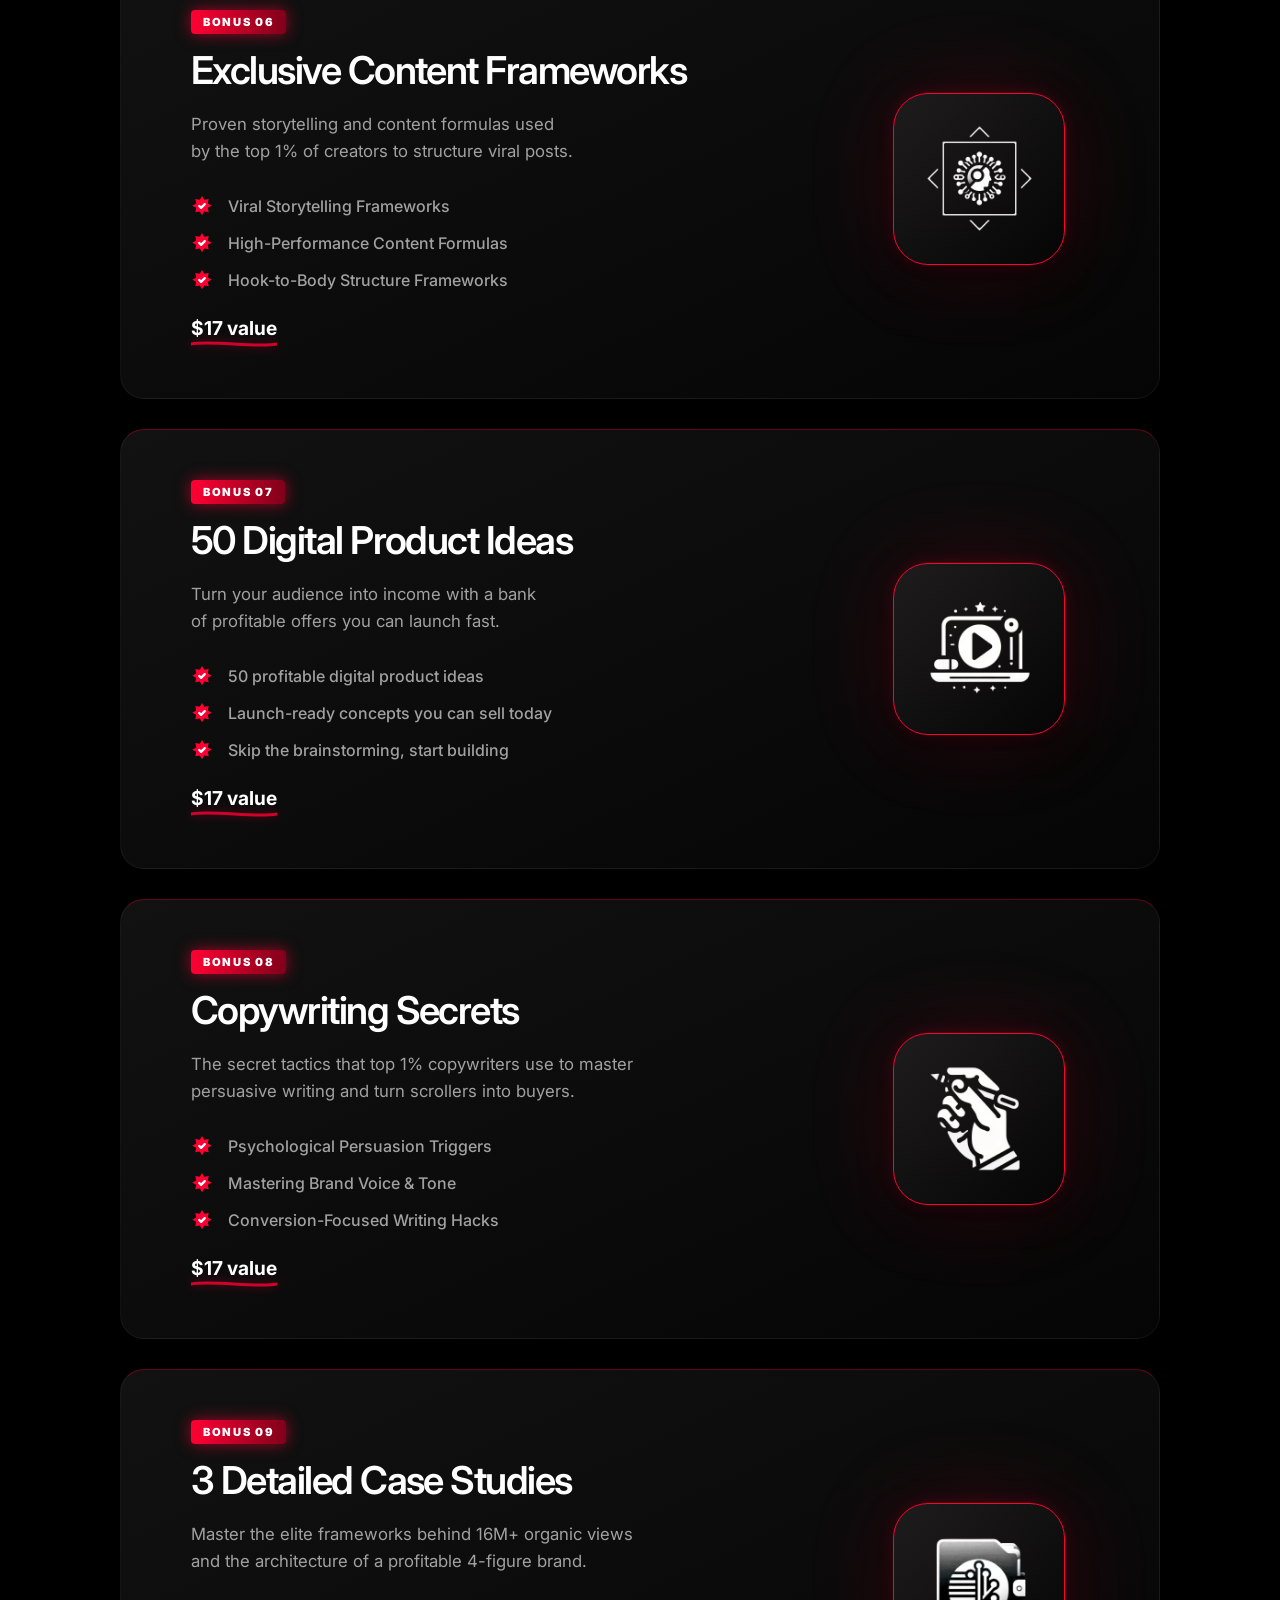
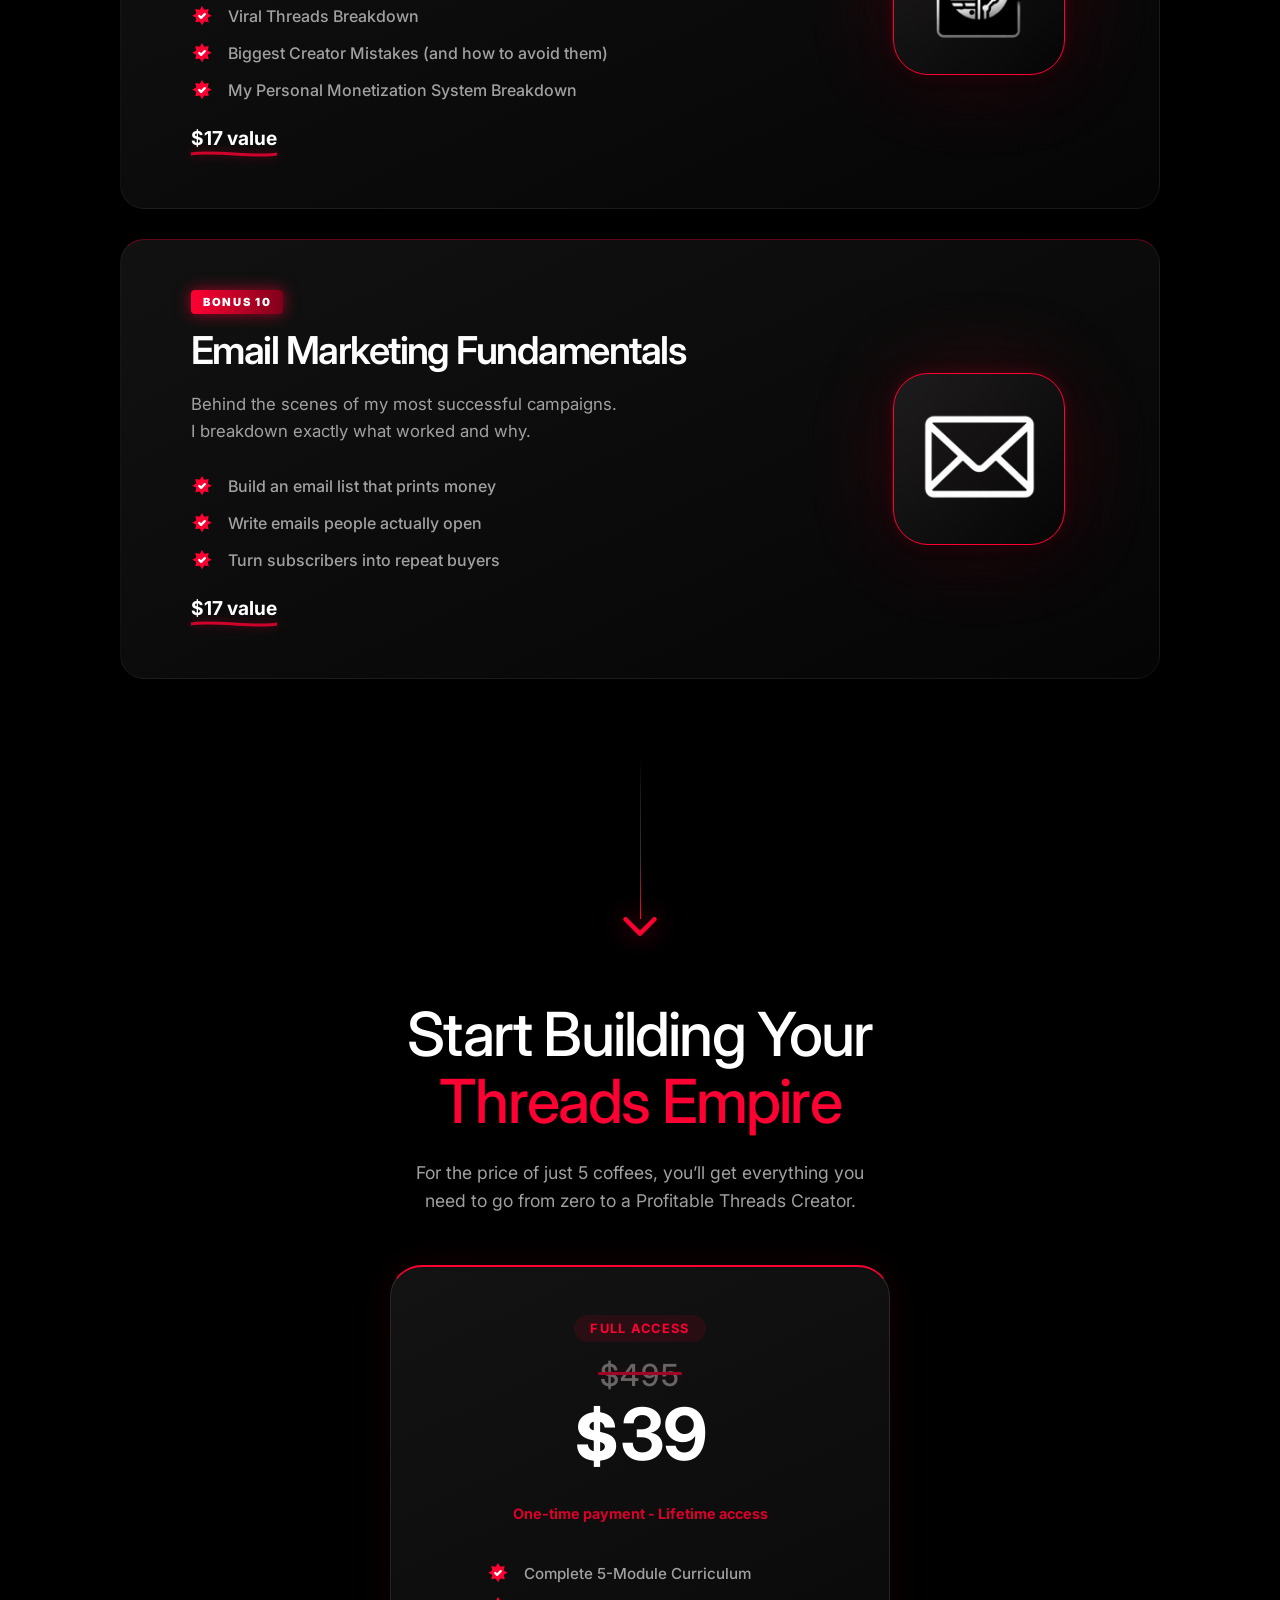
==== commit d639fb40: "new folder organization" ====
--- a/index.html
+++ b/index.html
@@ -1321,6 +1321,6 @@
       </div>
     </footer>
 
-    <script src="script.js"></script>
+    <script src="js/script.js"></script>
   </body>
 </html>
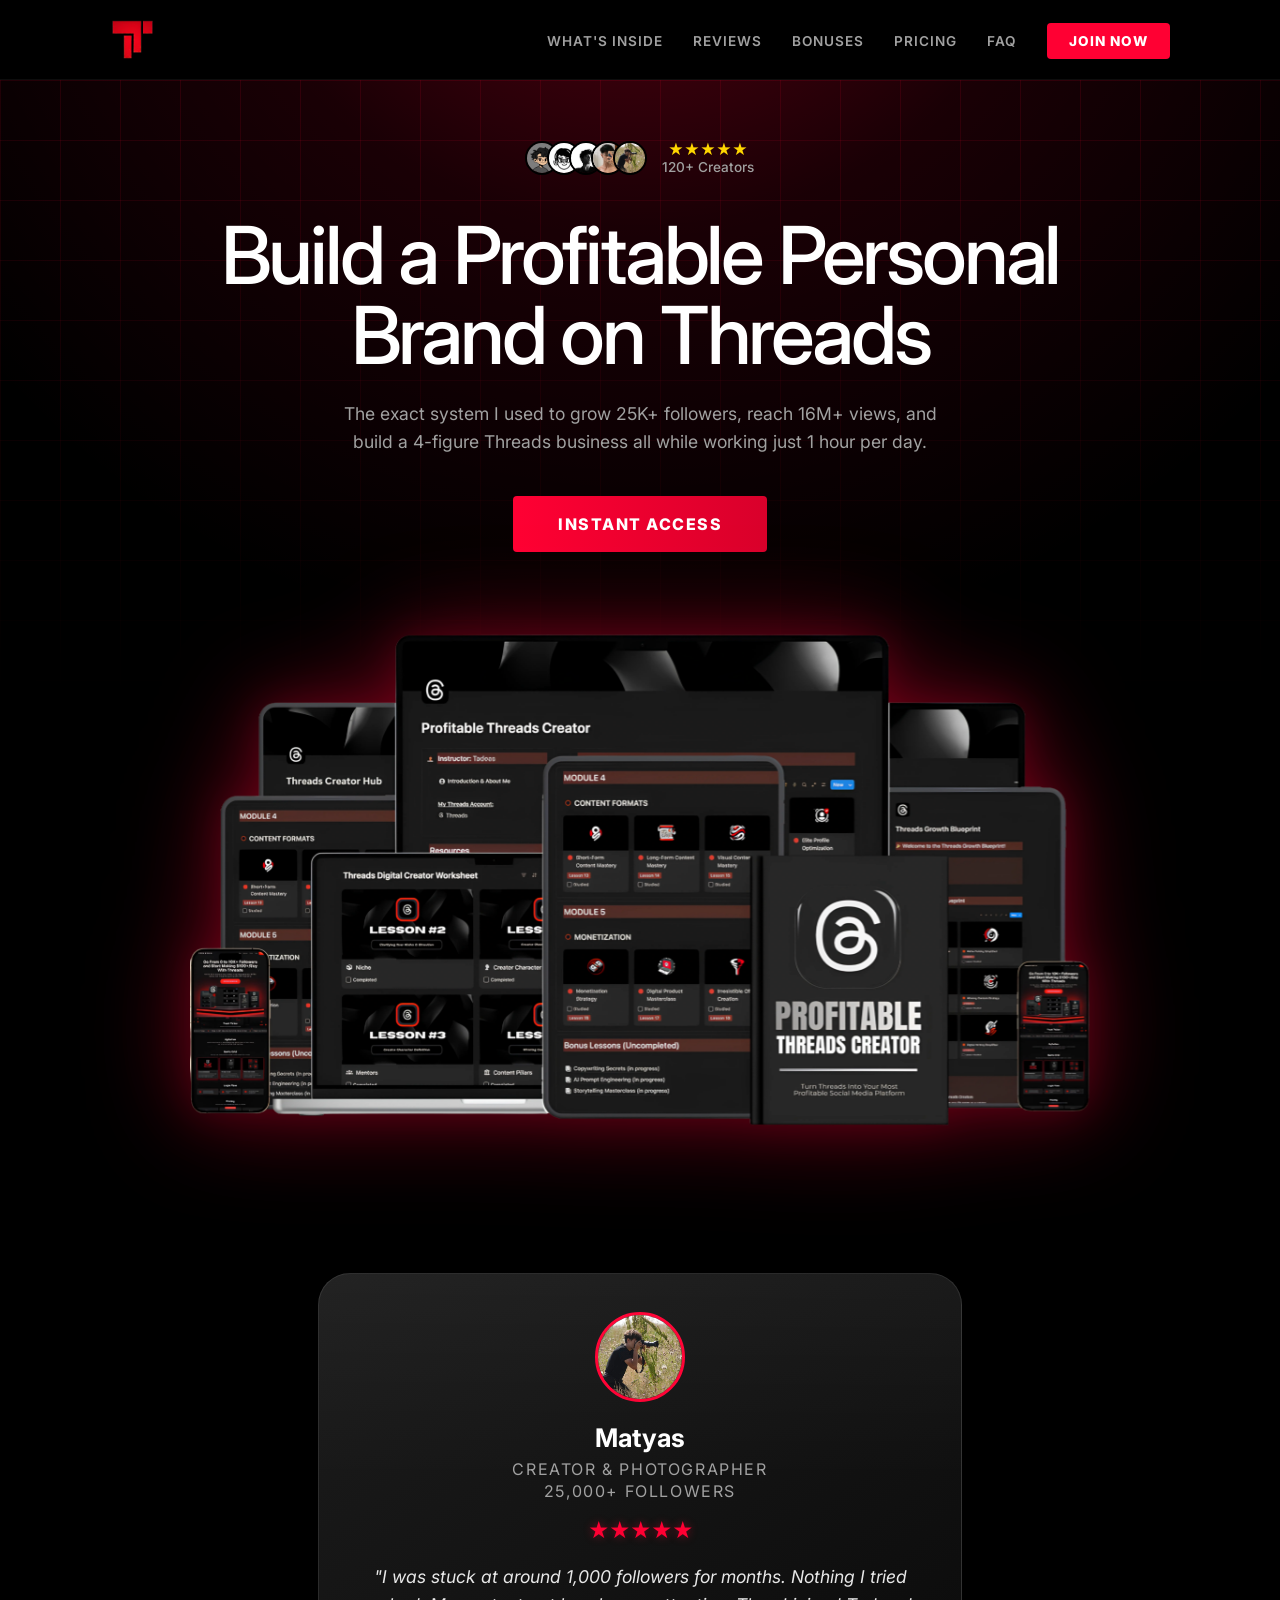
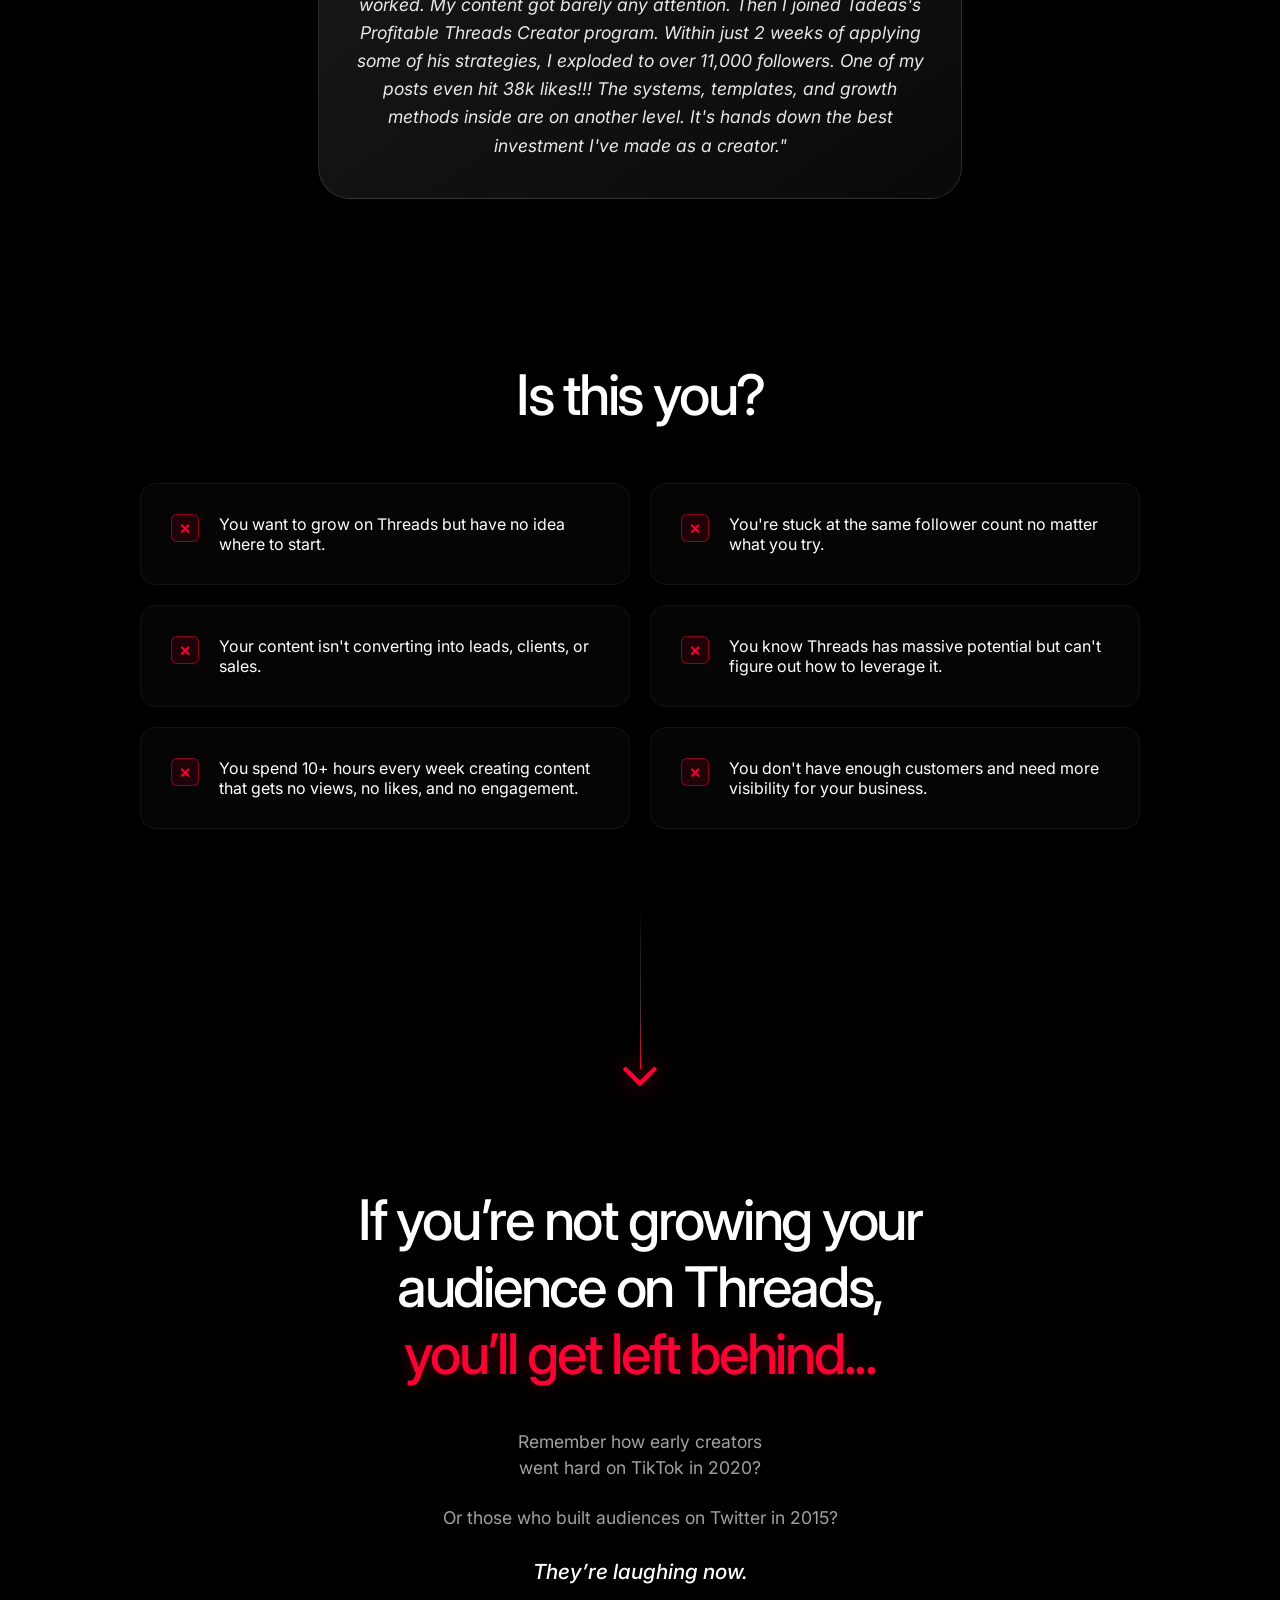
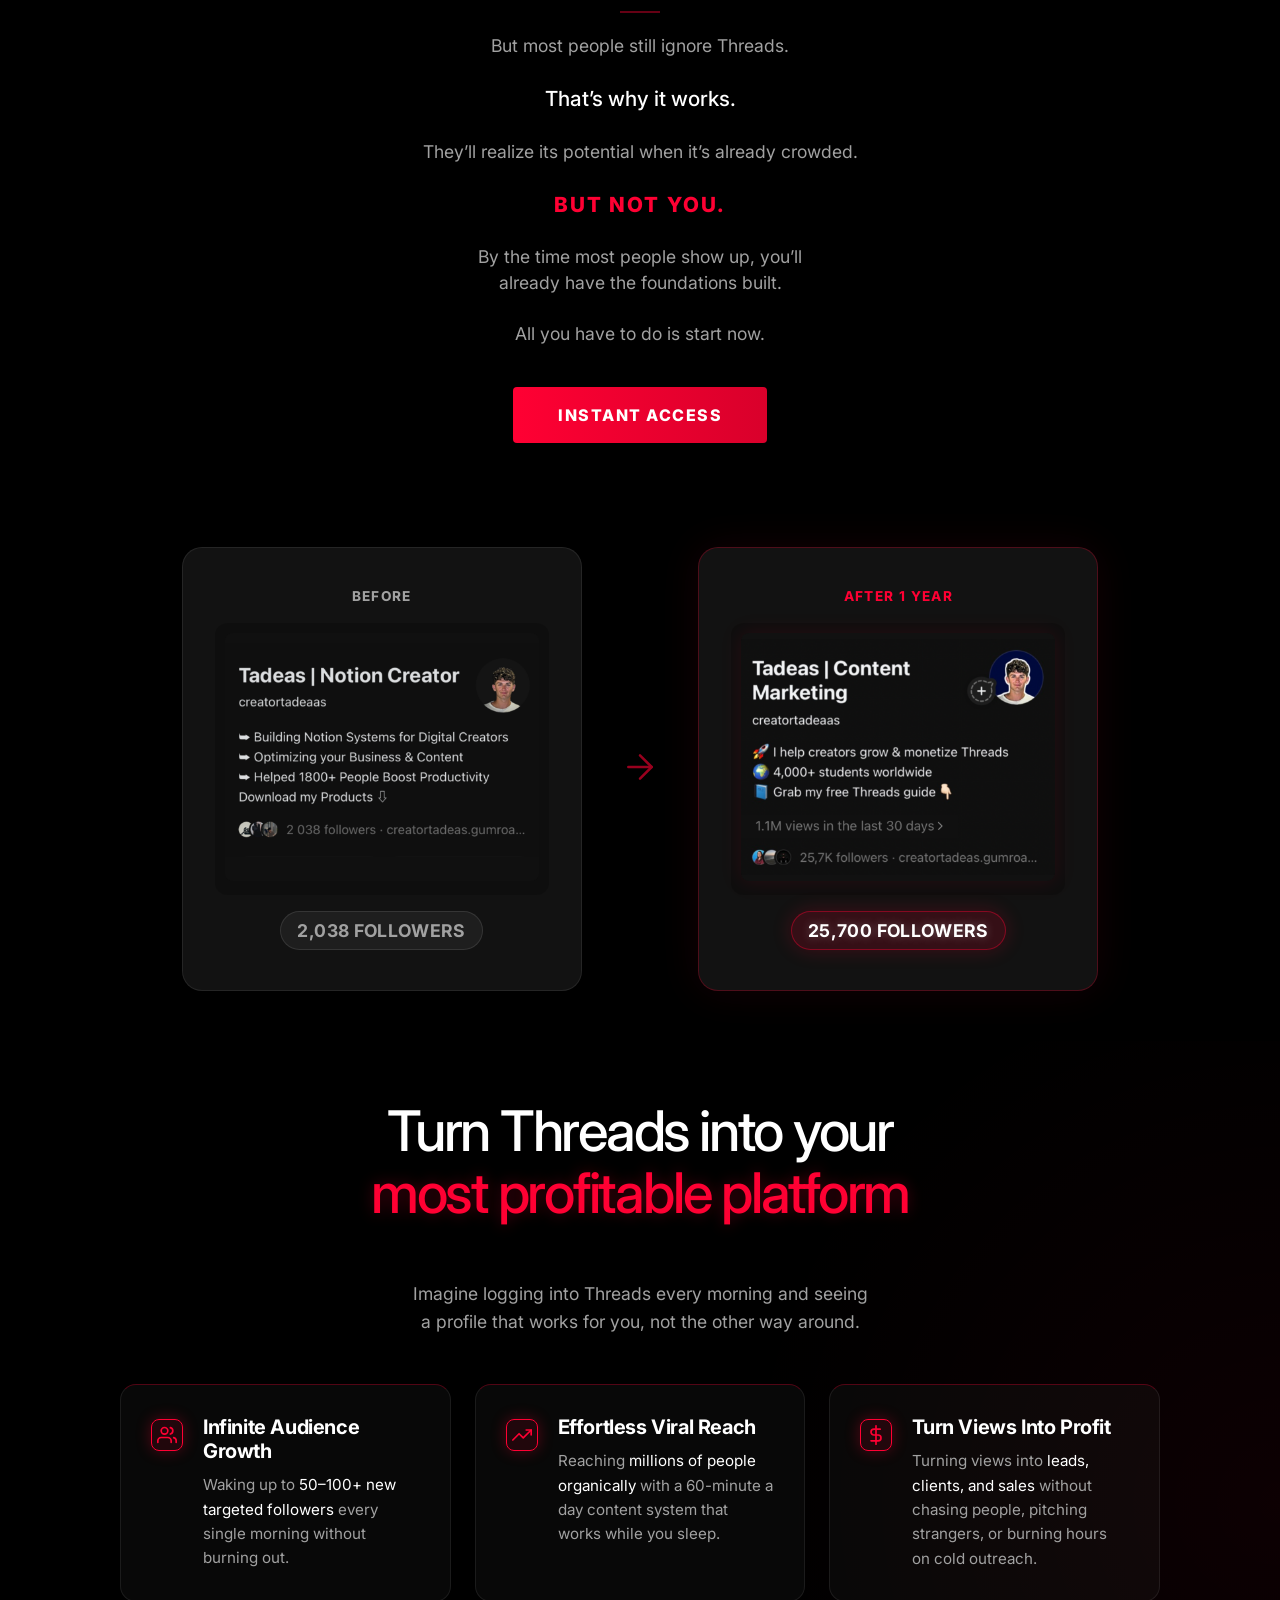
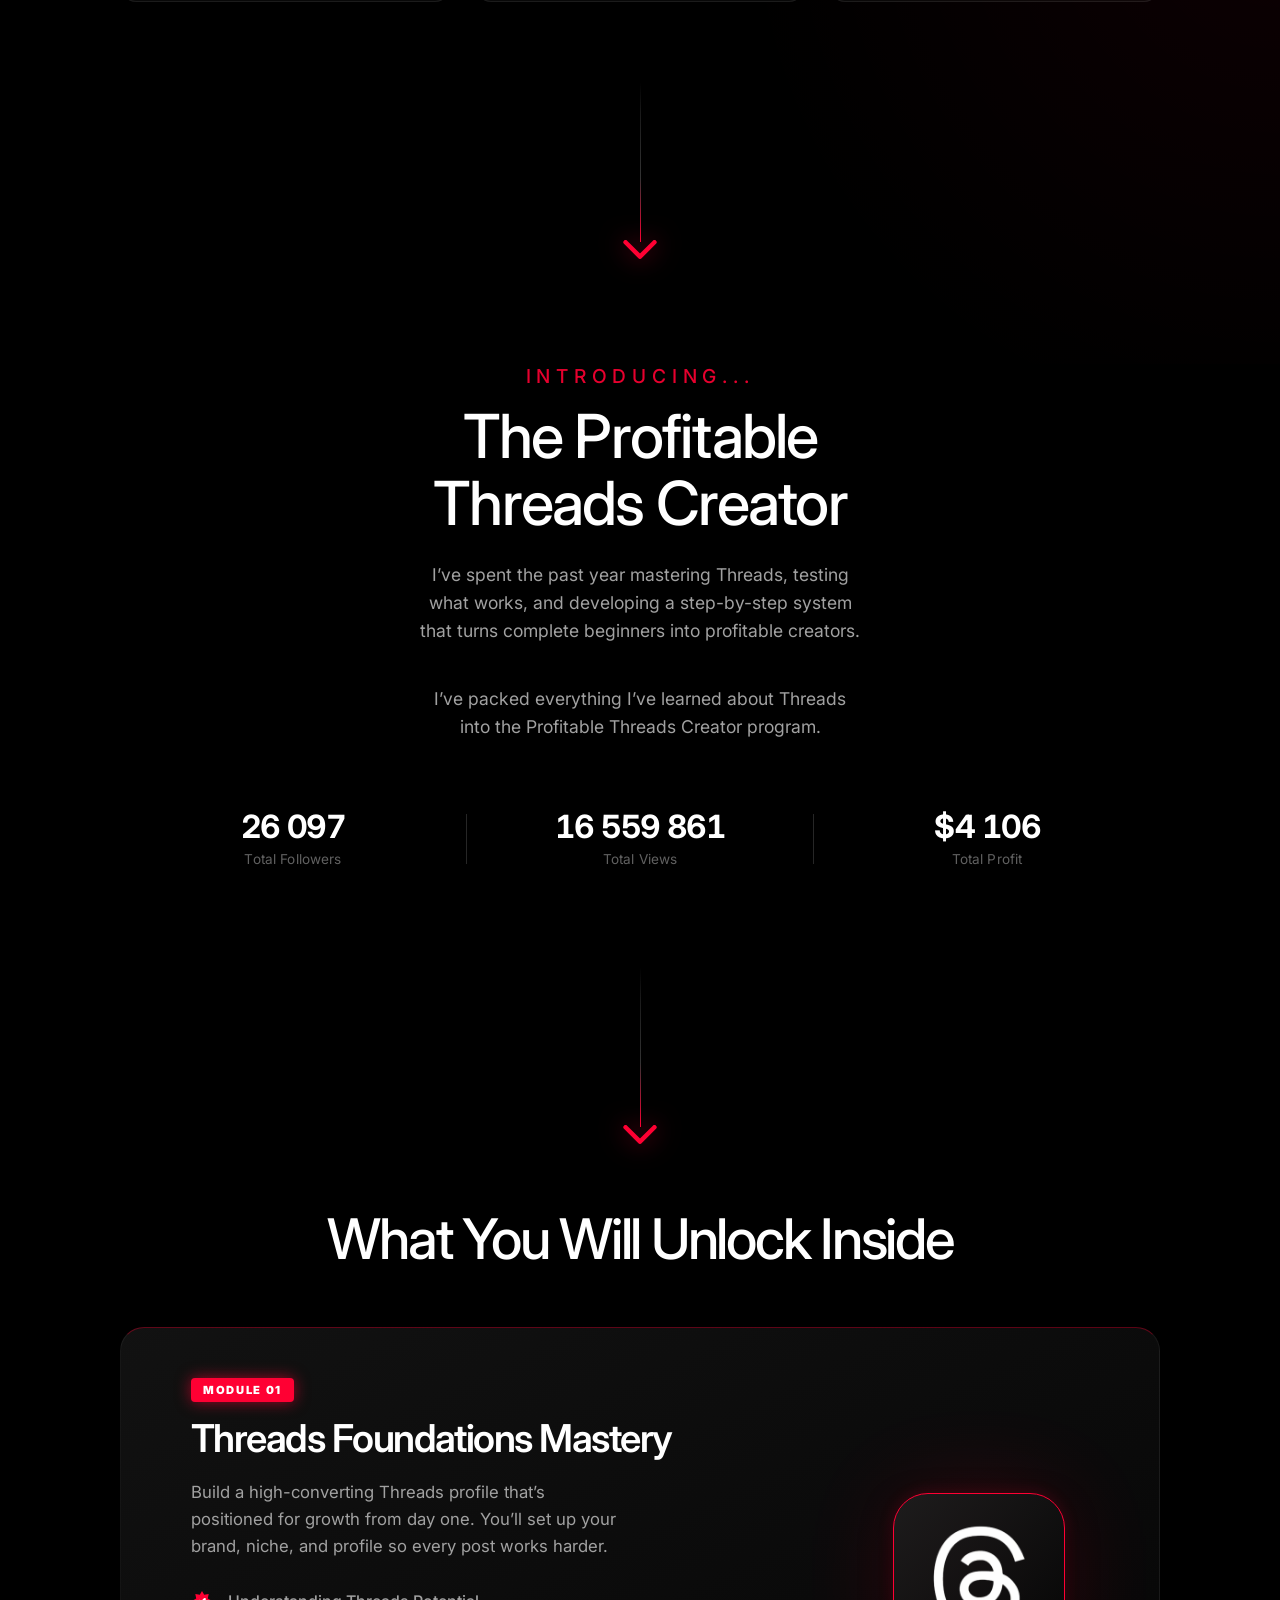
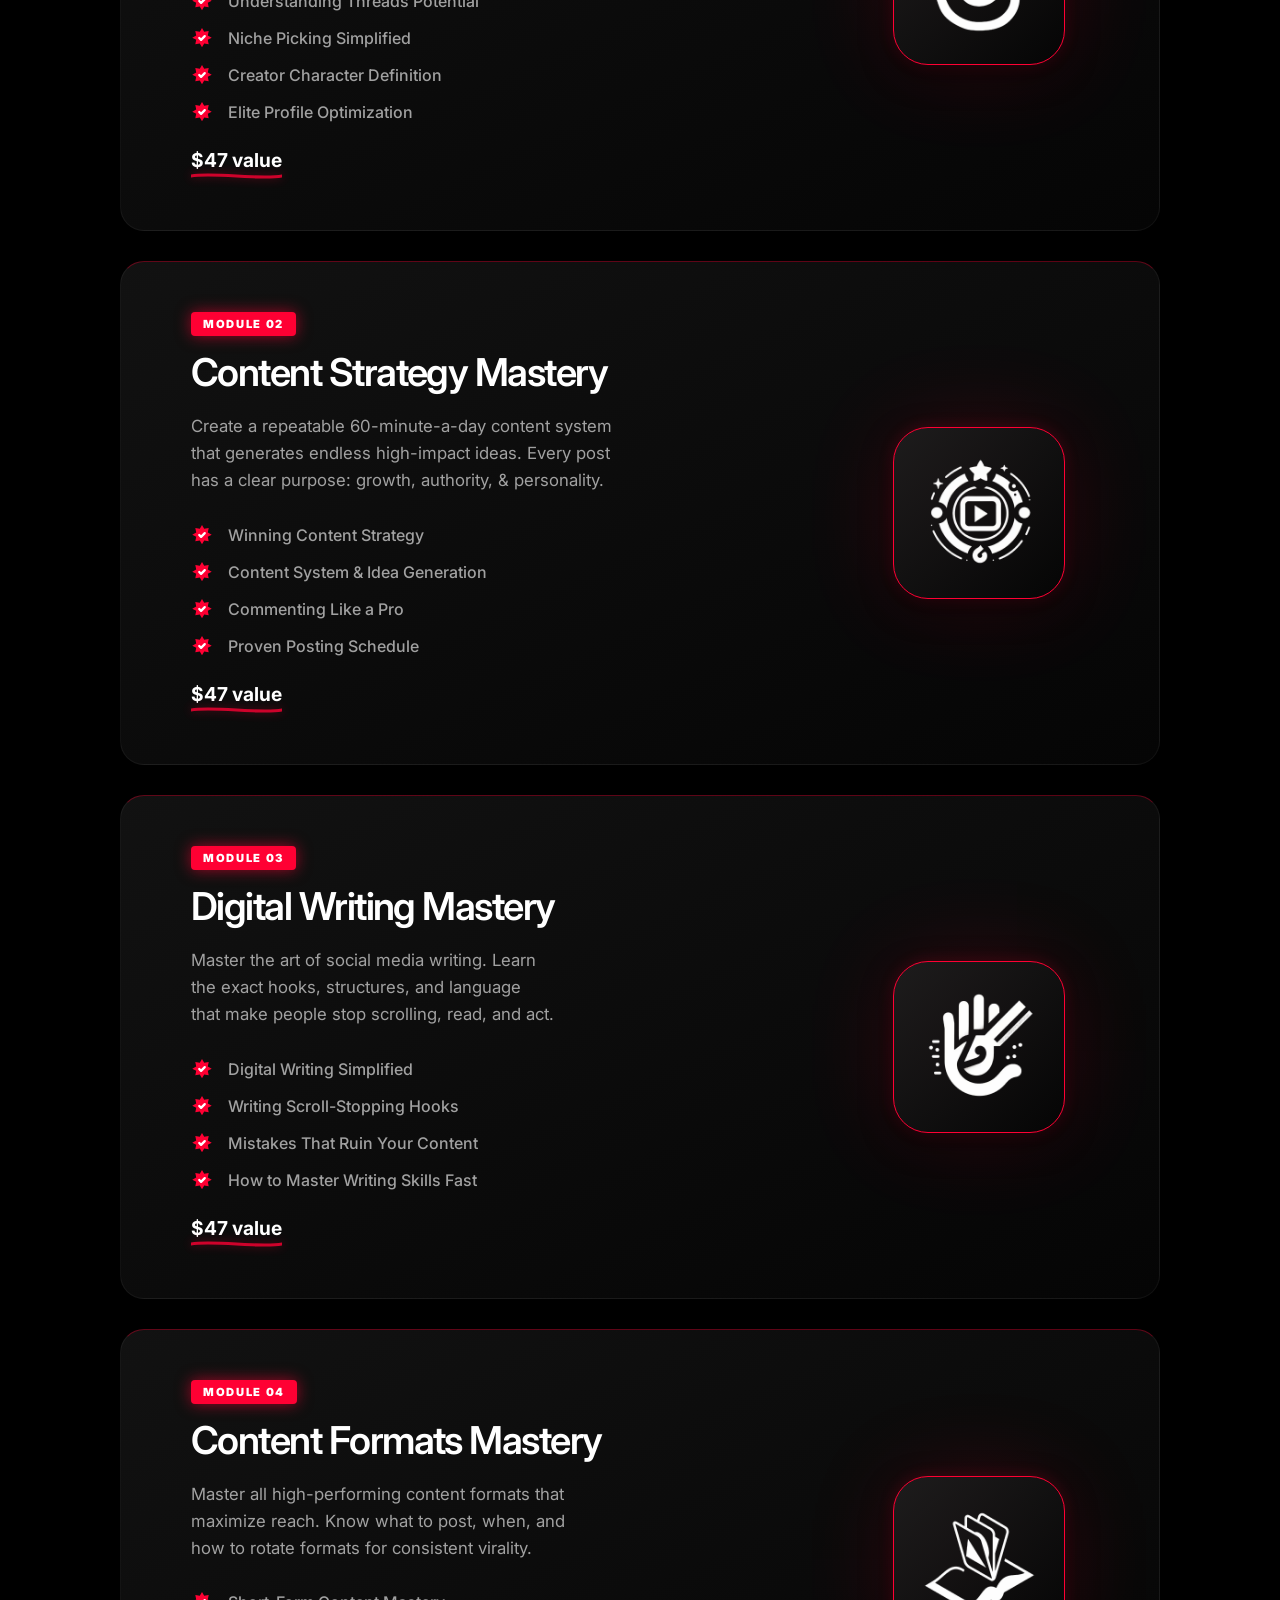
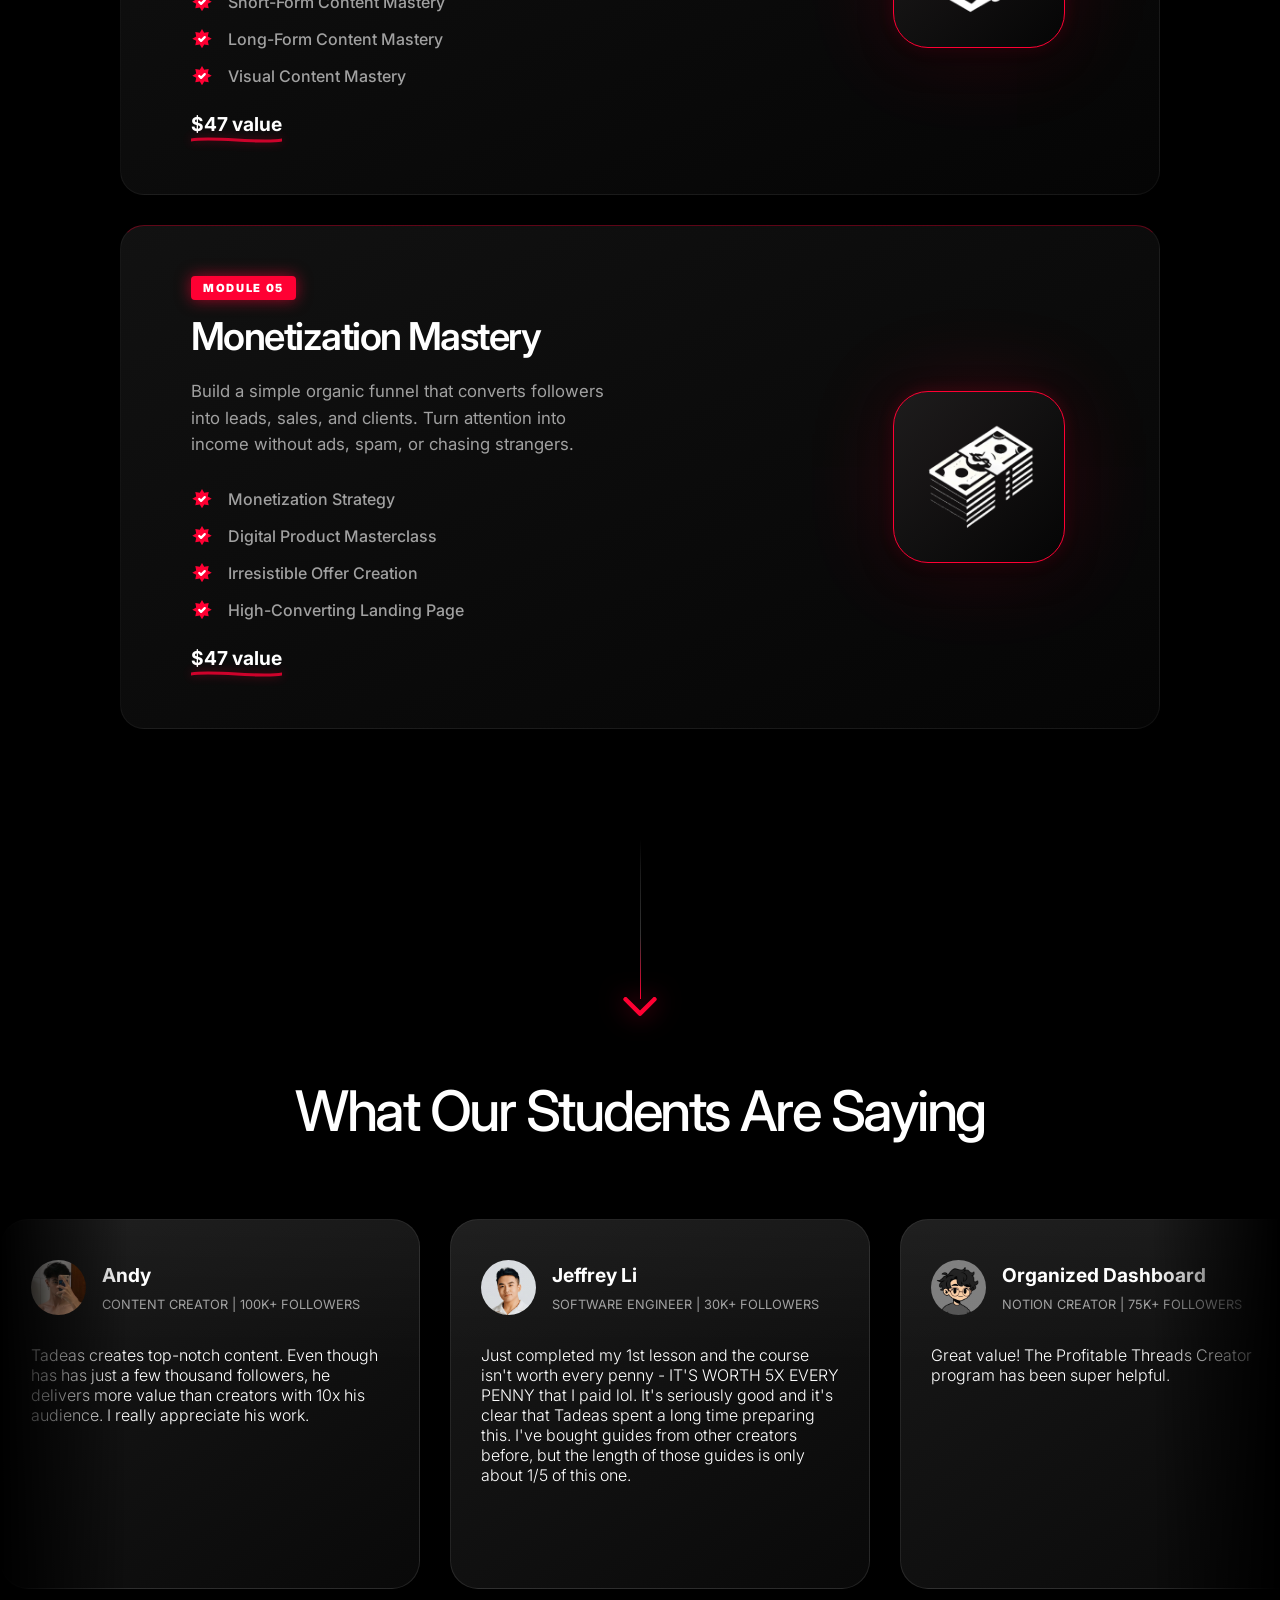
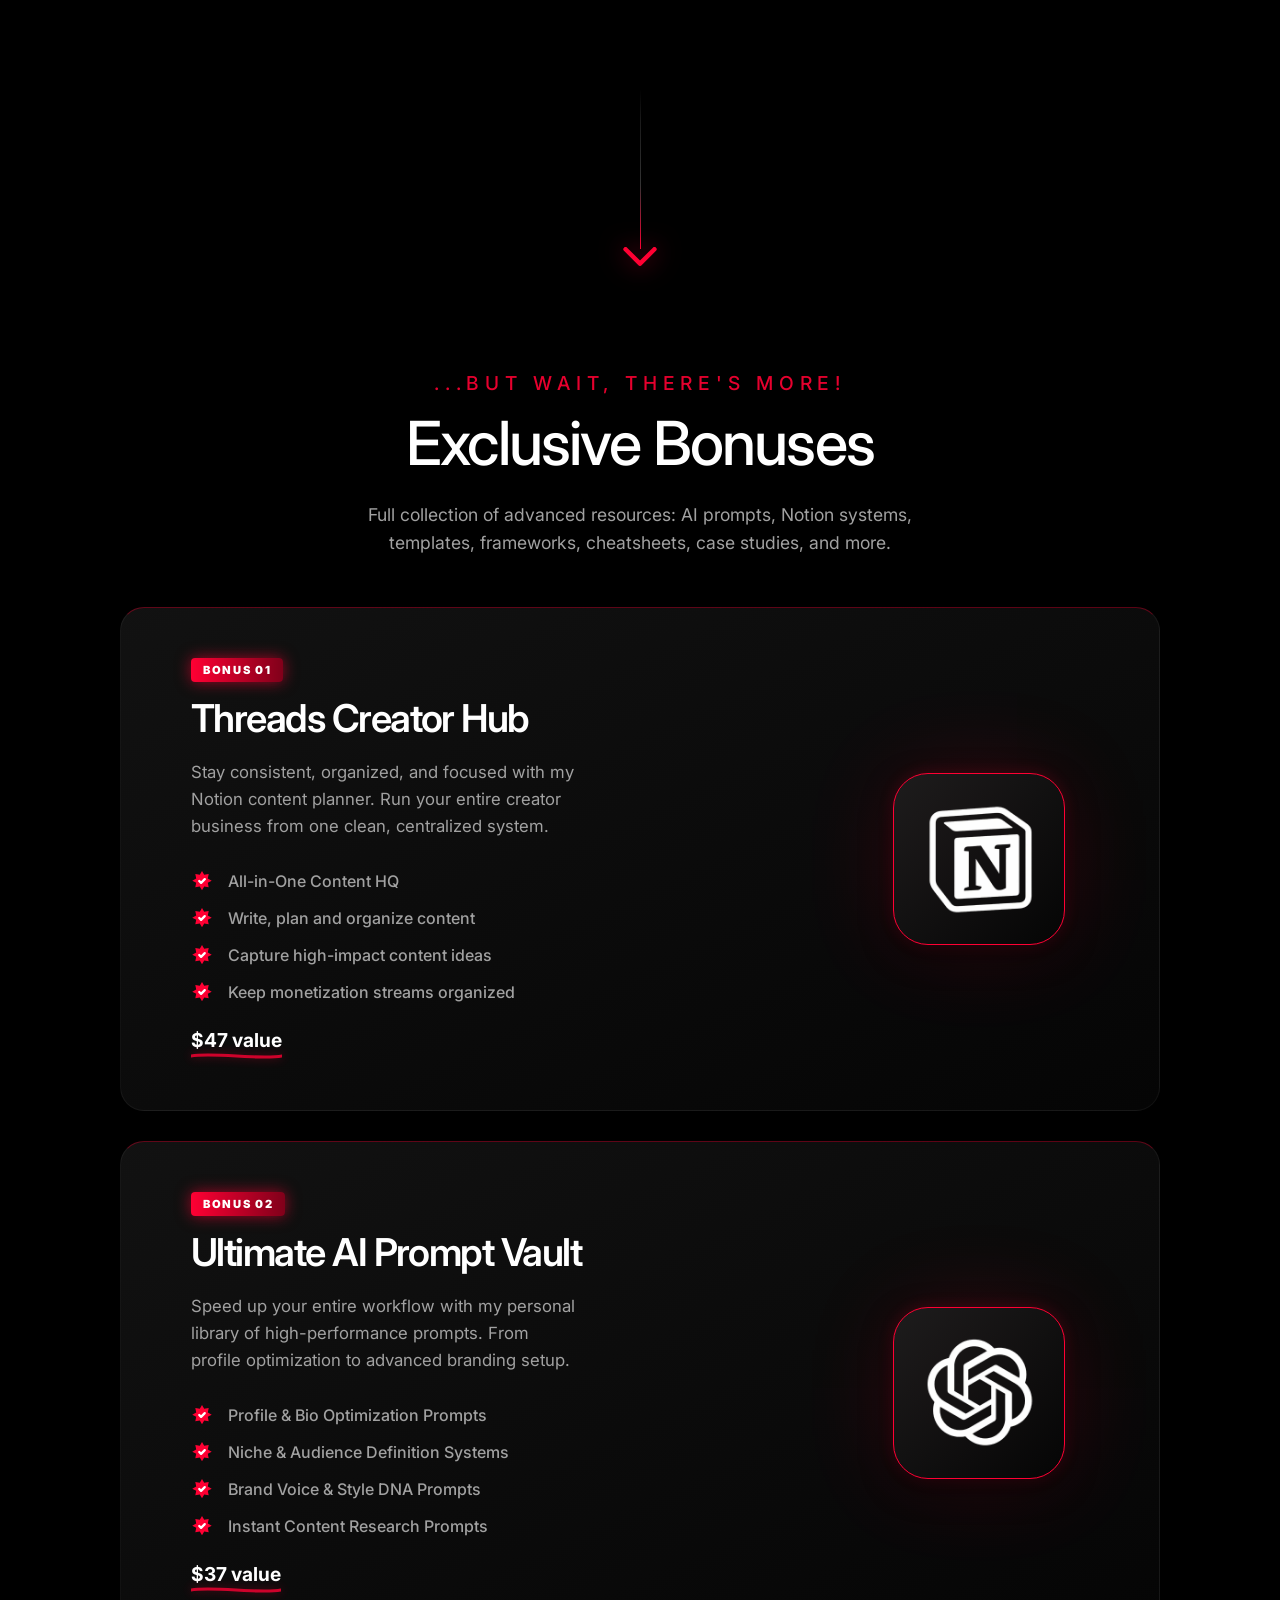
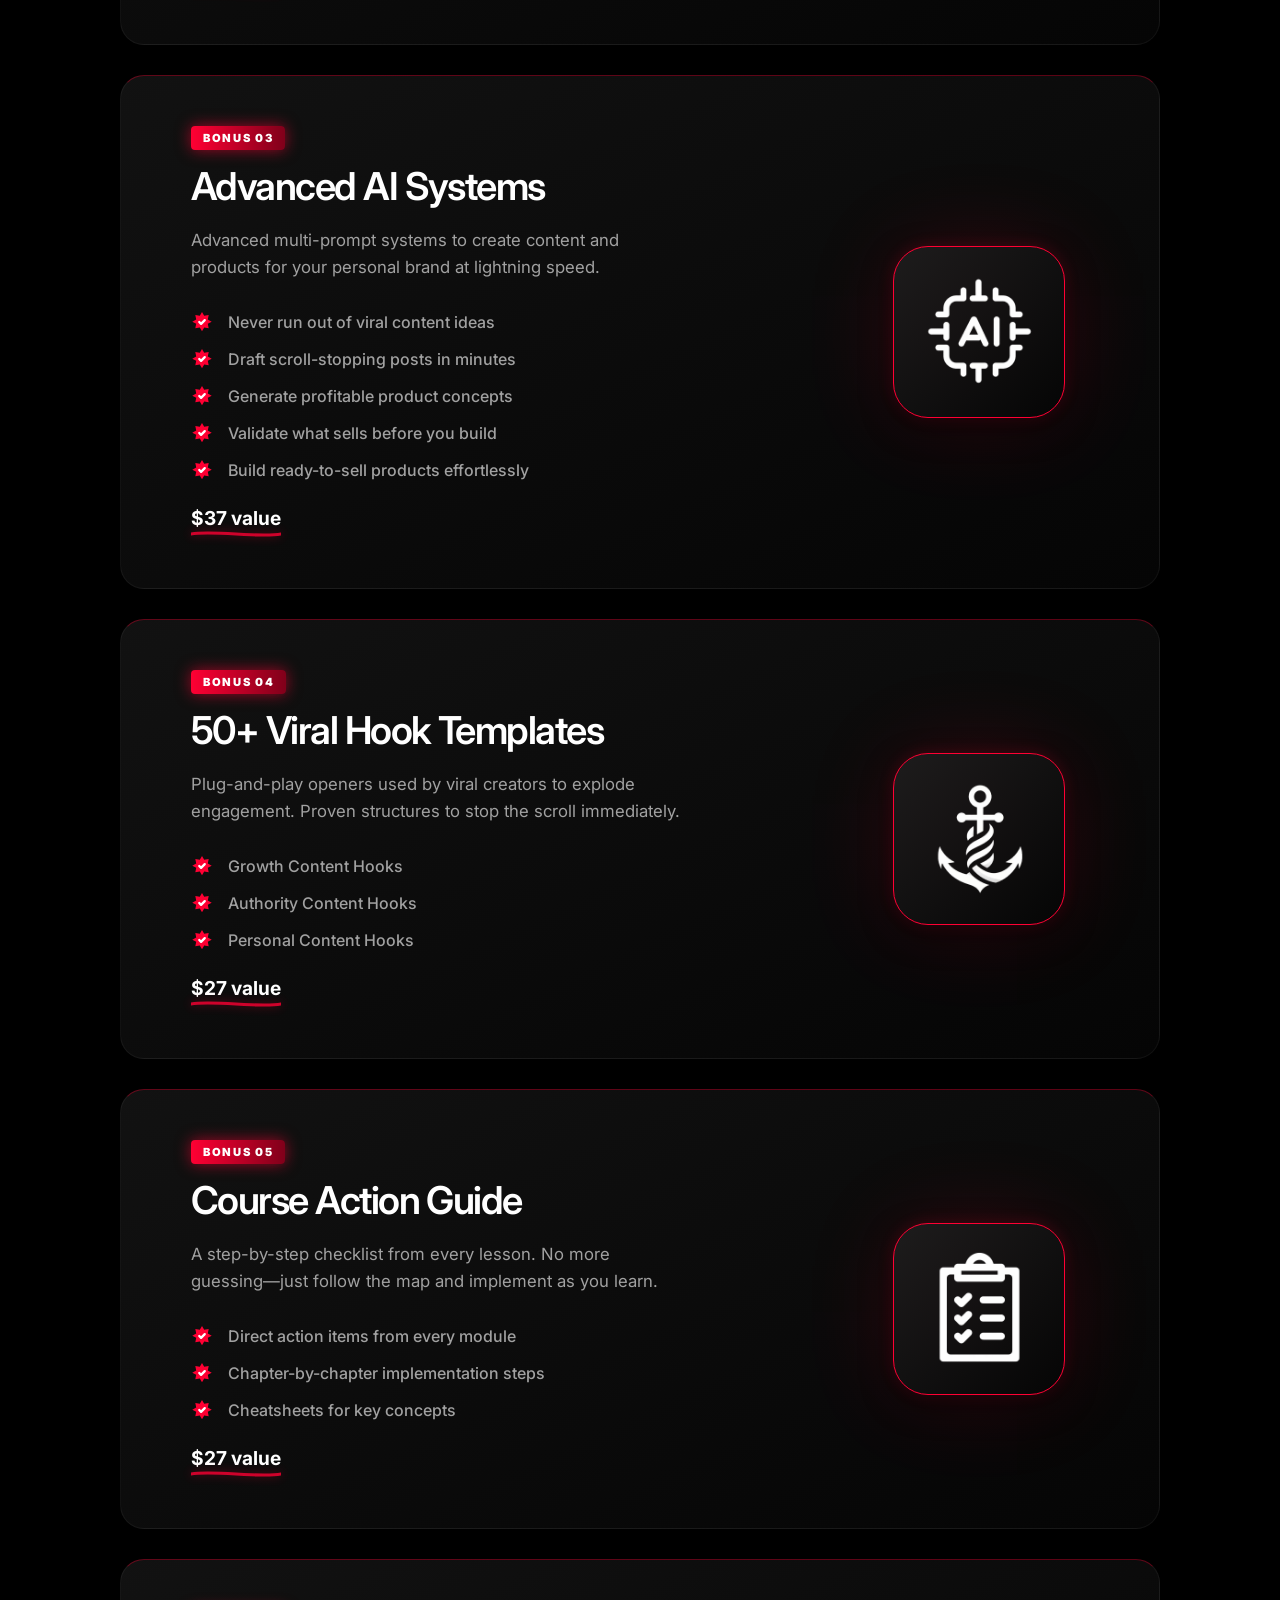
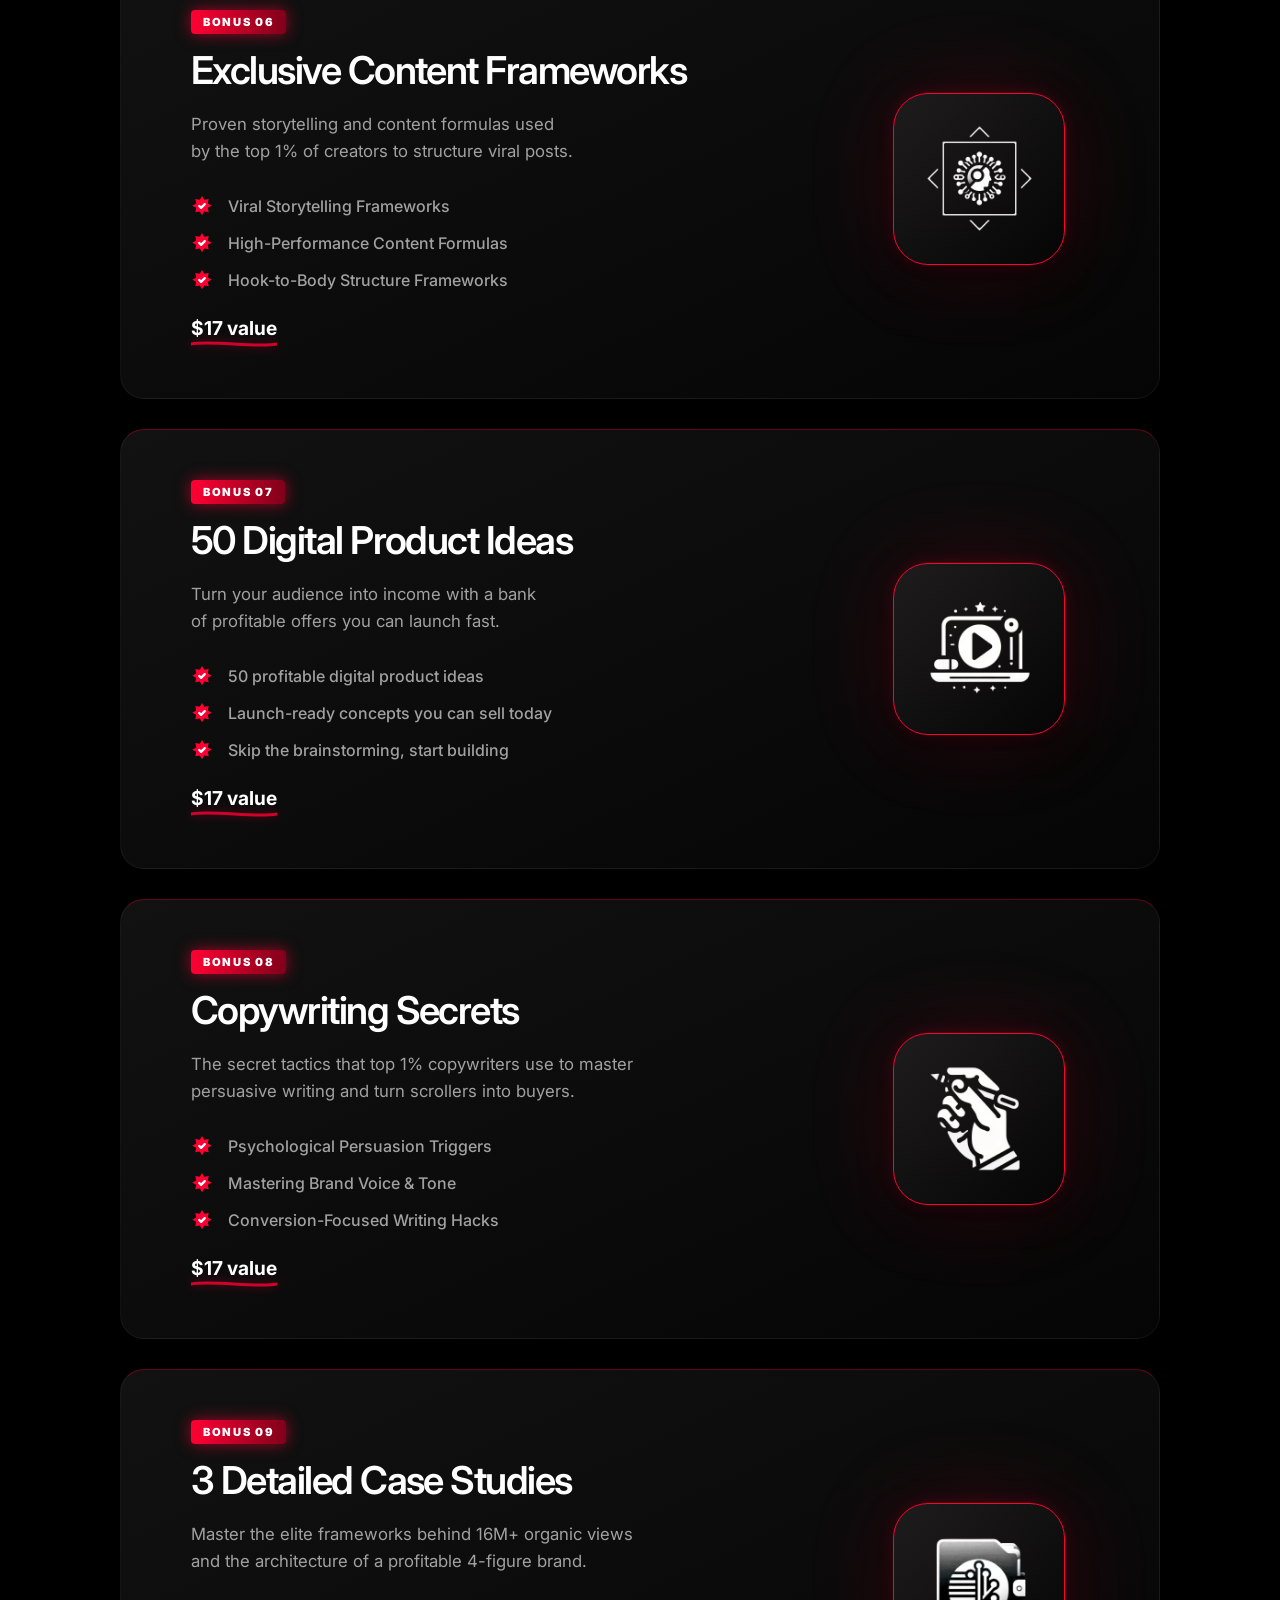
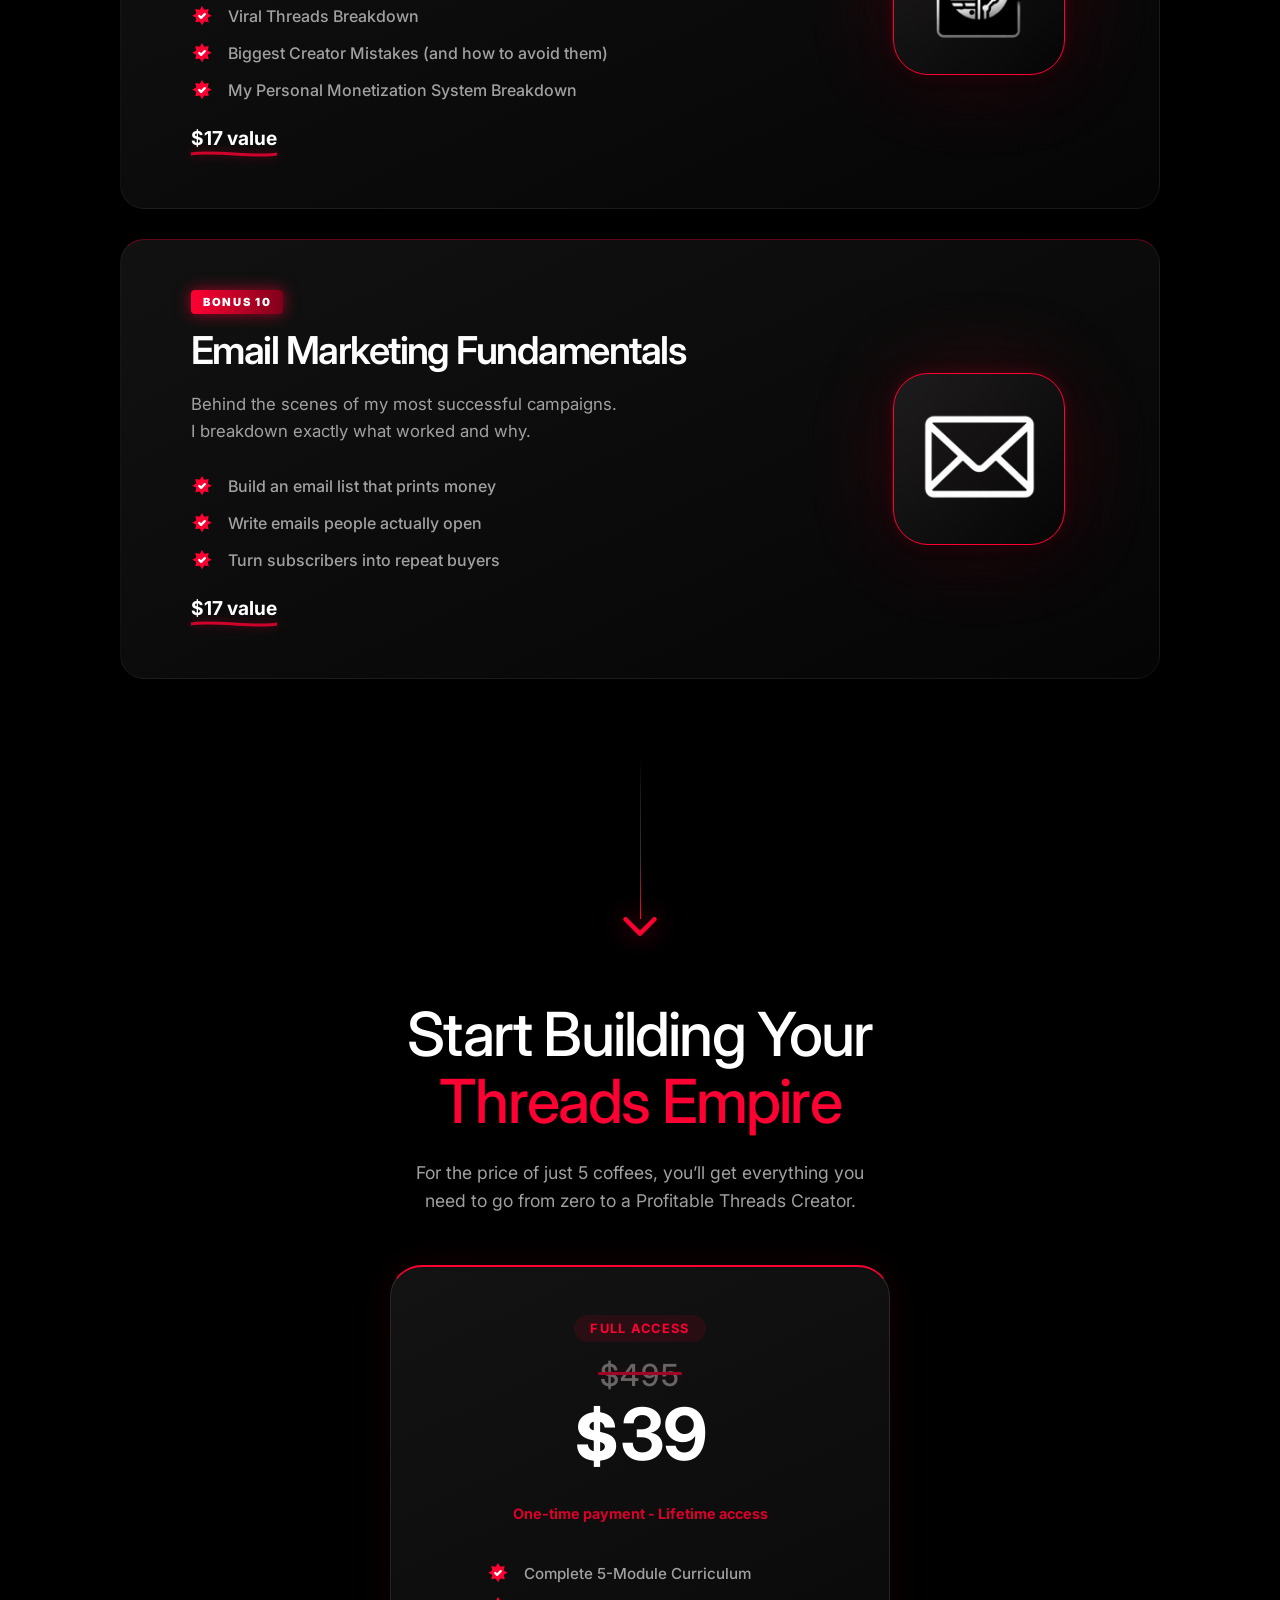
==== commit 205d4e26: "fix jefferey follower count" ====
--- a/index.html
+++ b/index.html
@@ -33,7 +33,7 @@
       href="https://fonts.googleapis.com/css2?family=Inter:ital,opsz,wght@0,14..32,100..900;1,14..32,100..900&display=swap"
       rel="stylesheet"
     />
-    <link rel="stylesheet" href="style.css" />
+    <link rel="stylesheet" href="css/style.css" />
   </head>
   <body>
     <!-- Google Tag Manager (noscript) -->
@@ -687,7 +687,7 @@
                 <div class="student-info">
                   <p class="student-name">Jeffrey Li</p>
                   <p class="student-occupation">
-                    Software Engineer | 2k+ followers
+                    Software Engineer | 30k+ followers
                   </p>
                 </div>
               </div>
--- a/css/style.css
+++ b/css/style.css
@@ -0,0 +1,1623 @@
+/* 1. ROOT VARIABLES & RESET */
+:root {
+    --primary-neon: #FF0033; 
+    --primary-dark: #D9002B;
+    --bg-dark: #000000;
+    --text-white: #ffffff;
+    --text-gray: #a1a1a1;
+    --grid-color: rgba(255, 0, 51, 0.18); 
+    --luxury-shadow: 0 30px 60px -12px rgba(0, 0, 0, 0.5), 0 18px 36px -18px rgba(0, 0, 0, 0.5);
+    --inner-glow: inset 0 0 20px rgba(255, 255, 255, 0.02);
+    --border-light: linear-gradient(135deg, rgba(255, 255, 255, 0.15), rgba(255, 0, 51, 0.2) 50%, rgba(255, 255, 255, 0.05));
+    --max-width: 1100px;
+}
+
+* {
+    margin: 0;
+    padding: 0;
+    box-sizing: border-box;
+}
+
+.container {
+    max-width: var(--max-width); 
+    margin: 0 auto;
+    padding: 0 30px;
+    width: 100%;
+}
+
+html {
+    scroll-behavior: smooth;
+}
+
+body {
+    font-family: 'Inter', sans-serif;
+    background-color: var(--bg-dark);
+    color: var(--text-white);
+    overflow-x: hidden;
+    padding-top: 80px; 
+}
+
+img {
+    max-width: 100%;
+    height: auto;
+}
+
+section[id] {
+    scroll-margin-top: 100px;
+}
+
+/* 2. THE NAVBAR */
+.navbar {
+    position: fixed;
+    top: 0;
+    left: 0;
+    width: 100%;
+    height: 80px;
+    background-color: rgba(0, 0, 0, 0.4); 
+    backdrop-filter: blur(20px); 
+    -webkit-backdrop-filter: blur(20px);
+    border-bottom: 1px solid rgba(255, 255, 255, 0.05);
+    z-index: 1000;
+    display: flex;
+    align-items: center;
+}
+
+.nav-container {
+    max-width: var(--max-width);
+    width: 100%;
+    margin: 0 auto;
+    padding: 0 20px;
+    display: flex;
+    justify-content: space-between;
+    align-items: center;
+}
+
+/* 3. LOGO */
+.nav-logo {
+    display: flex;
+    align-items: center;
+    text-decoration: none;
+    transition: transform 0.3s ease;
+}
+
+.nav-logo img {
+    height: 45px;
+    width: auto;
+    display: block;
+}
+
+.nav-logo:hover {
+    transform: scale(1.05);
+}
+
+/* 4. NAV LINKS */
+.nav-links {
+    display: flex;
+    align-items: center;
+    list-style: none;
+    gap: 30px;
+}
+
+.nav-links a {
+    text-decoration: none;
+    color: var(--text-gray);
+    font-size: 0.85rem;
+    font-weight: 600;
+    text-transform: uppercase;
+    letter-spacing: 1px;
+    transition: 0.3s ease;
+}
+
+.nav-links a:hover {
+    color: var(--primary-neon);
+}
+
+.nav-cta-btn {
+    background: var(--primary-neon);
+    color: white !important;
+    padding: 10px 22px;
+    border-radius: 4px;
+    font-weight: 800 !important;
+}
+
+/* 5. HERO SECTION */
+.hero {
+    position: relative;
+    padding: 60px 20px;
+    min-height: calc(100vh - 80px);
+    display: flex;
+    flex-direction: column;
+    justify-content: center;
+    align-items: center;
+}
+
+.hero-background-effects {
+    position: absolute;
+    inset: 0; 
+    z-index: 0;
+    background: radial-gradient(
+        circle at 50% -16%, 
+        rgba(255, 0, 51, 0.4) 0%, 
+        rgba(255, 0, 51, 0.1) 20%,
+        transparent 40%
+    );
+}
+
+.hero-background-effects::before {
+    content: "";
+    position: absolute;
+    inset: 0;
+    background-image:
+    linear-gradient(var(--grid-color) 1px, transparent 1px),
+    linear-gradient(90deg, var(--grid-color) 1px, transparent 1px);
+    background-size: 60px 60px;
+    mask-image:
+    linear-gradient(to bottom, black 0%, transparent 35%),
+    radial-gradient(circle at 50% 15%, black 35%, transparent 80%);
+    -webkit-mask-image:
+    linear-gradient(to bottom, black 0%, transparent 35%),
+    radial-gradient(circle at 50% 15%, black 35%, transparent 80%);
+    mask-composite: intersect;
+    -webkit-mask-composite: source-in;
+    opacity: 0.65;
+}
+
+.hero-container {
+    position: relative;
+    z-index: 2;
+    max-width: var(--max-width);
+    width: 100%;
+    display: flex;
+    flex-direction: column;
+    align-items: center;
+    text-align: center;
+    gap: 50px;
+}
+
+/* 6. SOCIAL PROOF & TEXT */
+.social-proof-header {
+    display: flex;
+    align-items: center;
+    justify-content: center;
+    gap: 15px;
+    margin-bottom: 5px;
+}
+
+.avatar-stack {
+    display: flex;
+    padding-left: 10px;
+}
+
+.avatar {
+    width: 34px; 
+    height: 34px;
+    border-radius: 50%;
+    border: 2px solid var(--bg-dark);
+    margin-left: -12px;
+}
+
+.stars-text {
+    display: flex;
+    flex-direction: column;
+    align-items: center;
+}
+
+.stars {
+    color: #FFD700;
+    font-size: 0.95rem;
+}
+
+.student-count {
+    color: var(--text-gray);
+    font-size: 0.85rem;
+    font-weight: 500;
+}
+
+.textured-h1 {
+    font-family: 'Inter', sans-serif;
+    font-size: clamp(2.8rem, 8.5vw, 5rem);
+    font-weight: 500;
+    line-height: 1; 
+    letter-spacing: -0.04em;
+    color: var(--text-white); 
+    max-width: 950px;
+    margin-bottom: 25px;
+    margin-top: 40px;
+}
+
+.hero-subtitle {
+    text-wrap: balance; 
+    max-width: 55ch; 
+    margin-left: auto;
+    margin-right: auto;
+    margin-bottom: 40px;
+    font-size: 1.1rem;
+    color: var(--text-gray);
+    line-height: 1.6;
+    font-weight: 400;
+    text-align: center;
+}
+
+/* 7. ATOMIC BUTTON */
+.btn-atomic {
+    display: inline-block;
+    padding: 18px 45px;
+    border-radius: 4px;
+    text-decoration: none;
+    font-weight: 800;
+    text-transform: uppercase;
+    letter-spacing: 1.5px;
+    color: var(--text-white);
+    background: linear-gradient(90deg, var(--primary-neon), var(--primary-dark));
+    position: relative;
+    overflow: hidden;
+    transition: transform 0.3s ease, box-shadow 0.3s ease;
+    border: none;
+    cursor: pointer;
+}
+
+.btn-atomic:hover {
+    transform: scale(1.03);
+    box-shadow: 0 0 30px rgba(255, 0, 51, 0.6);
+}
+
+.btn-atomic::before {
+    content: '';
+    position: absolute;
+    top: 0;
+    left: -100%;
+    width: 100%;
+    height: 100%;
+    background: linear-gradient(90deg, transparent, rgba(255,255,255,0.3), transparent);
+    transition: 0.7s;
+}
+
+.btn-atomic:hover::before {
+    left: 100%;
+}
+
+/* 8. BUNDLE IMAGE */
+.hero-image-wrapper {
+    width: 100%;
+    display: flex;
+    flex-direction: column;
+    align-items: center;
+    justify-content: center;
+    margin-top: 20px;
+    margin-bottom: 80px;
+    overflow: visible !important;
+}
+
+.hero-img {
+    width: 100%;
+    max-width: 900px;
+    height: auto;
+    filter: drop-shadow(0 0 50px rgba(255, 0, 51, 0.35)) 
+            drop-shadow(0 0 20px rgba(255, 0, 51, 0.2));
+    transition: transform 0.5s ease-out;
+    transform: translateZ(0);
+    backface-visibility: hidden;
+    will-change: filter, transform;
+}
+
+/* SHARED BASE TESTIMONIAL */
+.testimonial-card {
+    background: linear-gradient(145deg, rgba(35, 35, 35, 0.7) 0%, rgba(10, 10, 10, 0.9) 100%);
+    border: 1px solid rgba(255, 255, 255, 0.1);
+    border-radius: 28px;
+    backdrop-filter: blur(15px);
+    -webkit-backdrop-filter: blur(15px);
+    position: relative;
+    overflow: hidden;
+    display: flex;
+    flex-direction: column;
+}
+
+/* THE PREMIUM "GLASS" REFLECTION */
+.testimonial-card::before {
+    content: "";
+    position: absolute;
+    top: 0; left: 0; right: 0;
+    height: 40%;
+    background: linear-gradient(to bottom, rgba(255, 255, 255, 0.03) 0%, transparent 100%);
+    pointer-events: none;
+}
+
+/* FEATURED CARD */
+.testimonial-featured {
+    width: 92%; 
+    max-width: 700px; 
+    padding: clamp(30px, 3vw, 70px) 30px;
+    margin: 10px auto;
+    text-align: center;
+    display: flex;
+    flex-direction: column;
+    align-items: center;
+    background: linear-gradient(145deg, rgba(35, 35, 35, 0.8) 0%, rgba(10, 10, 10, 0.95) 100%);
+    border: 1px solid rgba(255, 255, 255, 0.12);
+    border-radius: 32px;
+}
+
+.testimonial-featured .student-avatar {
+    width: clamp(60px, 13vw, 90px) !important;
+    height: clamp(60px, 13vw, 90px) !important;
+    border-radius: 50% !important;
+    border: 3px solid var(--primary-neon);
+    margin-bottom: 20px;
+    object-fit: cover;
+}
+
+.testimonial-featured .student-name {
+    font-size: clamp(1rem, 4vw, 1.6rem);
+    font-weight: 700;
+    margin-bottom: 5px;
+}
+
+.testimonial-featured .student-occupation {
+    font-size: clamp(0.8rem, 2vw, 1rem);
+    color: var(--text-gray);
+    text-transform: uppercase;
+    letter-spacing: 0.1em;
+    line-height: 1.4;
+}
+
+.testimonial-featured .review-text {
+    font-size: 1.1rem;
+    line-height: 1.6;
+    margin-top: 5px;
+    color: rgba(255, 255, 255, 0.9);
+    font-style: italic;
+}
+
+/* STANDARD TICKER CARDS */
+.testimonial-standard {
+    width: 100%;
+    max-width: 420px;
+    min-width: unset;
+    display: flex;
+    flex-direction: column; 
+    padding: 40px 30px;
+    box-sizing: border-box;
+}
+
+.testimonial-header {
+    display: flex;
+    align-items: center;
+    gap: 16px;
+    margin-bottom: 20px;
+}
+
+.testimonial-standard .review-text {
+    font-size: 0.8;
+    font-weight: 300;
+}
+
+.testimonial-standard .student-avatar {
+    width: 55px;
+    height: 55px;
+    border-radius: 50%;
+    flex-shrink: 0;
+    margin-bottom: 10px;
+}
+
+.testimonial-standard .student-name {
+    font-size: 1.2rem;
+    font-weight: 700;
+    margin-bottom: 10px;
+}
+
+.testimonial-standard .student-occupation {
+    font-size: 0.8rem;
+    color: var(--text-gray);
+    text-transform: uppercase;
+    margin-bottom: 10px;
+}
+
+/* NEON RED STARS */
+.neon-stars {
+    color: var(--primary-neon);
+    font-size: 1.3rem;
+    text-shadow: 0 0 10px rgba(255, 0, 51, 0.4);
+    margin: 15px 0;
+}
+
+/* 9. MOBILE MENU */
+.nav-burger {
+    display: none;
+    flex-direction: column;
+    justify-content: space-around;
+    width: 25px;
+    height: 20px;
+    background: transparent;
+    border: none;
+    cursor: pointer;
+}
+
+.nav-burger span {
+    width: 100%;
+    height: 2px;
+    background-color: var(--text-white);
+    transition: 0.3s ease;
+}
+
+@media (max-width: 768px) {
+    .nav-burger {
+        display: flex;
+        z-index: 1001;
+    }
+
+    .nav-burger.active span:nth-child(1) { transform: translateY(7px) rotate(45deg); }
+    .nav-burger.active span:nth-child(2) { opacity: 0; }
+    .nav-burger.active span:nth-child(3) { transform: translateY(-7px) rotate(-45deg); }
+
+    .nav-links {
+        position: fixed;
+        top: 0;
+        right: -100%;
+        width: 100%;
+        height: 100vh;
+        background-color: rgba(0, 0, 0, 0.98);
+        flex-direction: column;
+        justify-content: center;
+        transition: 0.4s ease-in-out;
+    }
+
+    .nav-links.active {
+        right: 0;
+    }
+
+    .nav-links a {
+        font-size: 1.5rem;
+        font-weight: 800;
+    }
+}
+
+/* SHARED UTILITIES */
+.container-narrow {
+    max-width: 800px;
+    margin: 0 auto;
+    padding: 0 20px;
+    width: 100%;
+}
+
+.text-center { text-align: center; }
+.text-glow { text-shadow: 0 0 15px var(--primary-neon); }
+.text-neon { color: var(--primary-neon); }
+
+/* TRANSFORMATION CARDS */
+.transformation-section { 
+    padding: clamp(20px, 4vw, 50px) 30px;
+    margin-top: 50px;
+}
+
+.transformation-flex {
+    display: flex;
+    align-items: center;
+    justify-content: center;
+    gap: clamp(10px, 3vw, 40px); 
+    flex-wrap: wrap; 
+    width: 100%;
+}
+
+/* Shared Card Logic */
+.glass-card {
+    background: rgba(20, 20, 20, 0.95);
+    border: 1px solid rgba(255, 255, 255, 0.08);
+    border-radius: 20px;
+    padding: 2.5rem 2rem;
+    flex: 1;
+    min-width: 280px;
+    max-width: 400px;
+    position: relative;
+    text-align: center;
+    transition: all 0.4s ease;
+}
+
+/* Typography Balance */
+.card-label {
+    display: block;
+    font-size: 0.85rem;
+    font-weight: 750;
+    letter-spacing: 0.1em;
+    text-transform: uppercase;
+    margin-bottom: 1.2rem;
+    color: var(--text-gray);
+}
+
+.label-neon {
+    color: var(--primary-neon);
+}
+
+/* The Stat "Badge" Logic */
+.growth-stats {
+    margin-top: 1rem;
+    display: flex;
+    justify-content: center;
+}
+
+.stat-num {
+    font-size: 1.1rem;
+    font-weight: 700;
+    letter-spacing: 0.02em;
+    padding: 8px 16px;
+    border-radius: 100px;
+    display: inline-block;
+}
+
+/* Before Stat: Simple and clean */
+.before-card .stat-num {
+    color: var(--text-gray);
+    background: rgba(255, 255, 255, 0.05);
+    border: 1px solid rgba(255, 255, 255, 0.1);
+}
+
+/* After Stat: The "Glowing Red Background" effect */
+.after-card .stat-num {
+    color: #fff;
+    background: rgba(255, 0, 51, 0.15);
+    border: 1px solid rgba(255, 0, 51, 0.4);
+    box-shadow: 0 0 20px rgba(255, 0, 51, 0.2);
+    text-shadow: 0 0 10px rgba(255, 255, 255, 0.3);
+}
+
+/* The After Card External Glow */
+.after-card {
+    border-color: rgba(255, 0, 51, 0.25);
+    /* Subtle ambient red glow behind the whole card */
+    box-shadow: 0 0 40px rgba(255, 0, 51, 0.08); 
+}
+
+/* Image Container Consistency */
+.img-container {
+    padding: 10px;
+    background: rgba(0, 0, 0, 0.2);
+    border-radius: 12px;
+}
+
+.growth-img {
+    width: 100%;
+    border-radius: 8px;
+    opacity: 0.9;
+}
+
+.after-card .growth-img {
+    opacity: 1;
+    filter: drop-shadow(0 0 10px rgba(255, 0, 51, 0.1));
+}
+
+.growth-arrow {
+    color: var(--primary-neon);
+    opacity: 0.6;
+    flex-shrink: 0;
+    transition: transform 0.3s ease;
+}
+
+@media (max-width: 768px) {
+    .large-caps { font-size: 1.8rem; }
+    .transformation-flex {
+        flex-direction: column;
+    }
+    .growth-arrow {
+        transform: rotate(90deg);
+        margin: 10px 0;
+    }
+    .glass-card {
+        padding: 12px;
+        border-radius: 12px;
+    }
+}
+
+/* --- AGITATION / PAIN POINTS --- */
+.agitation-section {
+    padding: clamp(48px, 8vw, 96px) 30px;
+}
+
+.section-title-sm {
+    font-size: clamp(2.2rem, 5vw, 3.5rem);
+    font-weight: 500;
+    letter-spacing: -0.04em;
+    line-height: 1.1;
+    text-align: center;
+    color: var(--text-white);
+    margin-top: 0; 
+    margin-bottom: clamp(32px, 5vw, 56px);
+}
+
+/* THE GRID LOGIC */
+.pain-points-grid {
+    display: grid;
+    grid-template-columns: repeat(auto-fit, minmax(300px, 1fr));
+    gap: 20px;
+    width: 100%;
+    margin-bottom: 24px;
+}
+
+/* THE CARDS (Consolidated .hyper-glass and .pain-card) */
+.pain-card {
+    background: rgba(255, 255, 255, 0.02);
+    border: 1px solid rgba(255, 255, 255, 0.05);
+    padding: 30px;
+    border-radius: 16px;
+    display: flex;
+    align-items: flex-start;
+    gap: 20px;
+    transition: all 0.4s cubic-bezier(0.4, 0, 0.2, 1);
+}
+
+.pain-card:hover {
+    background: rgba(255, 0, 51, 0.03);
+    border-color: rgba(255, 0, 51, 0.2);
+    transform: translateY(-4px);
+}
+
+/* ICON STYLING */
+.neon-icon-box {
+    width: 28px; 
+    height: 28px;
+    min-width: 28px;
+    border: 1px solid rgba(255, 0, 51, 0.5);
+    background: rgba(255, 0, 51, 0.1);
+    display: flex;
+    align-items: center;
+    justify-content: center;
+    border-radius: 6px;
+    transition: all 0.3s ease;
+}
+
+.icon-x::before {
+    content: "✕";
+    color: var(--primary-neon);
+    font-size: 0.9rem;
+    font-weight: bold;
+    transition: color 0.3s ease;
+}
+
+/* Hover State for inner elements */
+.pain-card:hover .neon-icon-box {
+    background: var(--primary-neon);
+    border-color: var(--primary-neon);
+}
+
+.pain-card:hover .icon-x::before { 
+    color: white; 
+}
+
+/* MEDIA QUERIES */
+@media (min-width: 992px) {
+    .pain-points-grid {
+        grid-template-columns: repeat(2, 1fr);
+        max-width: 1000px;
+        margin-left: auto;
+        margin-right: auto;
+    }
+}
+
+/* --- VISION SECTION --- */
+.container-narrow {
+    max-width: 700px;
+    margin: 0 auto;
+    padding: 0 24px;
+}
+
+.vision-title {
+    font-size: clamp(2.2rem, 5vw, 3.5rem);
+    font-weight: 500;
+    line-height: 1.2;
+    letter-spacing: -0.04em;
+    text-align: center;
+    color: var(--text-white);
+
+    margin-top: 0; 
+    margin-bottom: 40px;
+}
+
+.vision-section .vision-title {
+    margin-top: 0 !important;
+}
+
+.vision-copy {
+    text-wrap: balance; 
+    max-width: 40ch; 
+    margin-left: auto;
+    margin-right: auto;
+    margin-bottom: 40px;
+    font-size: 1.1rem;
+    color: var(--text-gray);
+    line-height: 1.5;
+    font-weight: 400;
+    text-align: center;
+}
+
+.vision-copy p {
+    margin-bottom: 1.5rem;
+}
+
+.text-white { color: #fff; }
+
+.bold-italic { 
+    font-style: italic; 
+    font-weight: 500;
+    font-size: 1.3rem;
+    color: #fff;
+    margin: 1rem 0;
+    display: block;
+}
+
+.large-bold { 
+    font-size: 1.3rem;
+    font-weight: 500;
+    margin: 1rem 0;
+    color: #fff;
+}
+
+.large-caps { 
+    font-size: 1.3rem; 
+    font-weight: 800; 
+    letter-spacing: 0.1em;
+    text-transform: uppercase;
+    display: block;
+    margin: 1rem 0;
+    color: var(--primary-neon);
+}
+
+.divider-neon {
+    width: 40px;
+    height: 2px;
+    background: var(--primary-neon);
+    margin: 20px auto;
+    opacity: 0.4;
+}
+
+.text-neon {
+    color: var(--primary-neon);
+}
+
+.text-glow {
+    text-shadow: 0 0 15px rgba(255, 0, 51, 0.3);
+}
+
+/* TICKER LOGIC */
+.ticker-viewport {
+    width: 100%;
+    overflow: hidden;
+    padding: 20px 0;
+}
+
+/* MOBILE FIRST: Static Column */
+.ticker-track {
+    display: flex;
+    flex-direction: column;
+    align-items: center;
+    gap: 24px;
+    width: 100%;
+}
+
+/* DESKTOP (Ticker) */
+@media (min-width: 1024px) {
+    .ticker-viewport {
+        overflow: hidden;
+        mask-image: linear-gradient(to right, transparent, black 10%, black 90%, transparent);
+        -webkit-mask-image: linear-gradient(to right, transparent, black 10%, black 90%, transparent);
+    }
+
+    .ticker-track {
+        flex-direction: row;
+        width: max-content;
+        gap: 30px;
+        animation: ticker-rtl 70s linear infinite;
+        will-change: transform;
+    }
+
+    .ticker-track:hover {
+        animation-play-state: paused;
+    }
+
+    .testimonial-standard {
+        width: 420px;
+        min-width: 420px;
+        min-height: 370px;
+        flex-shrink: 0; /* Karta se nesmí smrštit */
+    }
+}
+
+@keyframes ticker-rtl {
+    0% {
+        transform: translate3d(0, 0, 0);
+    }
+    100% {
+        transform: translate3d(-50%, 0, 0);
+    }
+}
+
+/* --- REVIEWS SECTION --- */
+.reviews-section {
+    padding: 60px 0 clamp(60px, 8vw, 100px) 0;
+    width: 100%;
+    overflow: hidden;
+}
+
+.section-header-v2 {
+    margin-bottom: 10px;
+}
+
+.scroll-reveal {
+    opacity: 0;
+    transform: translateY(30px);
+    transition: opacity 0.8s ease-out, transform 0.8s ease-out;
+    will-change: opacity, transform; 
+}
+
+@media (prefers-reduced-motion: reduce) {
+    .scroll-reveal {
+        opacity: 1 !important;
+        transform: none !important;
+        transition: none !important;
+    }
+}
+
+.scroll-reveal.is-visible {
+    opacity: 1;
+    transform: translateY(0);
+}
+
+/* --- OUTCOME SECTION - FIXED RESPONSIVITY --- */
+.outcome-section {
+    padding: 60px 20px clamp(60px, 8vw, 100px) 20px;
+    background: radial-gradient(circle at 100% 50%, rgba(255, 0, 51, 0.05) 0%, transparent 40%);
+}
+
+.outcome-grid {
+    display: grid;
+    grid-template-columns: 1fr; 
+    gap: 24px;
+    max-width: var(--max-width);
+    margin: 48px auto;
+    justify-items: center; 
+}
+
+.outcome-card {
+    display: flex;
+    flex-direction: row;
+    align-items: flex-start;
+    gap: 20px;
+    padding: 30px; 
+    text-align: left;
+    transition: all 0.4s cubic-bezier(0.4, 0, 0.2, 1);
+    border-top: 1px solid rgba(255, 0, 51, 0.3);
+    background: rgba(255, 255, 255, 0.03);
+    border-radius: 16px;
+    width: 100%;
+    max-width: 420px;
+}
+
+.outcome-card:hover {
+    transform: translateY(-8px);
+    border-top-color: var(--primary-neon);
+    background: rgba(255, 255, 255, 0.05);
+    box-shadow: 0 10px 30px rgba(0, 0, 0, 0.3), 0 0 20px rgba(255, 0, 51, 0.1);
+}
+
+@media (min-width: 1024px) {
+    .outcome-grid {
+        grid-template-columns: repeat(3, 1fr);
+        justify-items: stretch;
+    }
+    
+    .outcome-card {
+        max-width: none;
+    }
+}
+
+.outcome-icon-box {
+    width: 32px;
+    height: 32px;
+    min-width: 32px;
+    background: rgba(255, 0, 51, 0.1);
+    border: 1px solid var(--primary-neon);
+    border-radius: 8px;
+    display: flex;
+    align-items: center;
+    justify-content: center;
+    color: var(--primary-neon);
+    box-shadow: 0 0 15px rgba(255, 0, 51, 0.3);
+    margin-top: 4px;
+}
+
+.outcome-content h3 {
+    font-size: 1.25rem;
+    font-weight: 700;
+    margin-bottom: 10px;
+    color: var(--text-white);
+    letter-spacing: -0.02em;
+}
+
+.outcome-content p {
+    font-size: 0.95rem;
+    color: var(--text-gray);
+    line-height: 1.6;
+}
+
+/* SMART MOBILE ADJUSTMENTS */
+@media (max-width: 600px) {
+    .outcome-card {
+        flex-direction: column;
+        align-items: center; 
+        text-align: center;
+        padding: 30px 20px; 
+    }
+    
+    .outcome-icon-box {
+        margin-bottom: 5px;
+        margin-top: 0;
+    }
+}
+
+/* --- REVEAL & STATS --- */
+
+.intro-label {
+    font-size: clamp(1rem, 2vw, 1.2rem);
+    font-weight: 500;
+    letter-spacing: 0.3em;
+    color: var(--primary-neon);
+    text-transform: uppercase;
+    opacity: 0.9;
+
+    margin-top: 0;
+    margin-bottom: 15px;
+    display: block;
+}
+
+.reveal-section .intro-label {
+    margin-top: 0 !important;
+}
+
+.offer-title {
+    font-size: clamp(2.2rem, 6vw, 3.8rem);
+    font-weight: 500;
+    line-height: 1.1;
+    letter-spacing: -0.03em;
+    color: var(--text-white);
+    margin-bottom: 24px;
+    text-align: center;
+}
+
+.reveal-copy {
+    max-width: 750px;
+    margin: 0 auto 50px;
+}
+
+.reveal-copy strong {
+    color: var(--text-white);
+    font-weight: 700;
+}
+
+/* --- AUTHORITY STATS BAR (PRECISE STYLE) --- */
+.stats-minimal-container {
+    display: flex;
+    justify-content: center;
+    align-items: center;
+    max-width: 1300px;
+    margin: 50px auto;
+    padding: 20px 0;
+}
+
+.stat-item {
+    flex: 1;
+    text-align: center;
+    padding: 0 10px;
+}
+
+.stat-item:last-child .stat-number::before {
+  content: "$";
+  margin-right: 2px;
+}
+
+.stat-number {
+    font-size: clamp(1.8rem, 3vw, 2rem); 
+    font-weight: 700; 
+    color: var(--text-white);
+    line-height: 1;
+    margin-bottom: 8px;
+    letter-spacing: -0.05em;
+    font-variant-numeric: tabular-nums;
+    white-space: nowrap;
+}
+
+.stat-label {
+    font-size: 0.85rem;
+    color: var(--text-gray);
+    font-weight: 400;
+    opacity: 0.6;
+    letter-spacing: 0.01em;
+}
+
+.stat-divider {
+    width: 1px;
+    height: 50px;
+    background: rgba(255, 255, 255, 0.15); /* Jemná šedá */
+    flex-shrink: 0;
+}
+
+/* RESPONZIVITA */
+@media (max-width: 768px) {
+    .stats-minimal-container {
+        flex-direction: column;
+        gap: 30px;
+    }
+
+    .stat-divider {
+        width: 40px;
+        height: 1px;
+        background: rgba(255, 255, 255, 0.1);
+    }
+    
+    .stat-number {
+        font-size: 2.5rem;
+    }
+}
+
+/* --- LONG VERTICAL SECTION DIVIDER --- */
+.section-divider-wrap {
+display: flex;
+flex-direction: column;
+align-items: center;
+margin-top: 80px; 
+margin-bottom: 0px; 
+pointer-events: none;
+position: relative;
+z-index: 2;
+}
+
+.divider-line {
+    width: 1px;
+    height: 160px;
+    background: linear-gradient(to bottom, 
+        transparent 0%,
+        rgba(255, 255, 255, 0.1) 20%, 
+        rgba(255, 255, 255, 0.2) 60%,
+        var(--primary-neon) 100%
+    );
+}
+
+.divider-arrow {
+    margin-top: -2px;
+    filter: drop-shadow(0 0 12px rgba(255, 0, 51, 0.6));
+}
+
+.divider-arrow svg {
+    width: 34px;
+    height: 20px;
+}
+
+@media (max-width: 768px) {
+    .section-divider-wrap {
+        margin: 50px 0;
+    }
+    .divider-line {
+        height: 100px;
+    }
+}
+
+/* --- MODULES STACK --- */
+.modules-stack {
+    width: 100%;
+    max-width: var(--max-width);
+    margin: 40px auto 0;
+    display: flex;
+    flex-direction: column;
+    gap: 30px;
+}
+
+.luxury-module {
+    display: flex;
+    flex-direction: row;
+    align-items: center;
+    justify-content: space-between;
+    padding: 50px 70px; 
+    text-align: left;
+    gap: 50px;
+    border-radius: 24px;
+    border: 1px solid rgba(255, 255, 255, 0.05);
+    border-top: 1px solid rgba(255, 0, 51, 0.35);
+    background: linear-gradient(155deg, rgba(18, 18, 18, 0.98) 0%, rgba(5, 5, 5, 1) 100%);
+    
+    width: 100%;
+    max-width: none !important; 
+    min-height: auto;
+    transition: all 0.5s cubic-bezier(0.16, 1, 0.3, 1);
+    position: relative;
+    overflow: hidden;
+}
+
+.modules-header {
+    margin-top: 10px !important; 
+}
+
+@media (min-width: 1024px) {
+    .modules-header {
+        margin-top: 60px !important; 
+    }
+}
+
+.luxury-module:hover {
+    transform: translateY(-8px);
+    border-top-color: var(--primary-neon);
+    box-shadow: 0 40px 80px rgba(0, 0, 0, 0.8), 0 0 30px rgba(255, 0, 51, 0.1);
+}
+
+.module-content-side {
+    flex: 1;
+}
+
+/* RED GLOWING MODULE BADGE */
+.module-number-badge {
+    display: inline-block;
+    background: var(--primary-neon);
+    color: #ffffff;
+    font-size: 0.7rem;
+    font-weight: 900;
+    padding: 5px 12px;
+    border-radius: 4px;
+    text-transform: uppercase;
+    letter-spacing: 0.15em;
+    margin-bottom: 15px;
+    box-shadow: 0 0 15px rgba(255, 0, 51, 0.6); 
+}
+
+.module-title-luxury {
+    font-size: clamp(1.8rem, 3.5vw, 2.4rem);
+    font-weight: 600;
+    line-height: 1.1;
+    letter-spacing: -0.04em;
+    color: #ffffff;
+    margin-bottom: 20px;
+}
+
+.module-desc-luxury {
+    font-size: 1.05rem;
+    color: var(--text-gray);
+    line-height: 1.6;
+    margin-bottom: 30px;
+    max-width: 520px;
+    text-wrap: balance;
+}
+
+/* LUXURY LIST - SINGLE COLUMN */
+.luxury-list {
+    list-style: none;
+    display: flex;
+    flex-direction: column;
+    gap: 15px;
+}
+
+.luxury-list li {
+    font-size: 1rem;
+    color: var(--text-gray);
+    display: flex;
+    align-items: center;
+    gap: 15px;
+    font-weight: 500;
+}
+
+/* RED STARBURST CHECK ICON (Custom SVG) */
+.luxury-list li::before {
+    content: "";
+    width: 22px;
+    height: 22px;
+    flex-shrink: 0;
+    background-image: url("data:image/svg+xml,%3Csvg xmlns='http://www.w3.org/2000/svg' viewBox='0 0 24 24' fill='%23FF0033'%3E%3Cpath d='M12 1L14.4 5.3L19.3 4.3L18.3 9.2L22.6 11.6L18.3 14L19.3 18.9L14.4 17.9L12 22.2L9.6 17.9L4.7 18.9L5.7 14L1.4 11.6L5.7 9.2L4.7 4.3L9.6 5.3L12 1Z'/%3E%3Cpath d='M9 12L11 14L15 10' stroke='white' stroke-width='2.5' stroke-linecap='round' stroke-linejoin='round' fill='none'/%3E%3C/svg%3E");
+    background-size: contain;
+    background-repeat: no-repeat;
+}
+
+.luxury-icon-container {
+    position: relative;
+    width: 220px;
+    height: 220px;
+    display: flex;
+    align-items: center;
+    justify-content: center;
+    flex-shrink: 0;
+}
+
+.luxury-icon-glow {
+    position: absolute;
+    width: 140px;
+    height: 140px;
+    background: var(--primary-neon);
+    filter: blur(50px);
+    opacity: 0.25;
+    z-index: 0;
+}
+
+.luxury-icon-container::after {
+    content: "";
+    position: absolute;
+    width: 170px;
+    height: 170px;
+    background: linear-gradient(135deg, rgba(30, 30, 30, 0.9) 0%, rgba(5, 5, 5, 1) 100%);
+    border-radius: 35px;
+    border: 1px solid var(--primary-neon); 
+    box-shadow: 0 10px 30px rgba(0, 0, 0, 0.5), 0 0 15px rgba(255, 0, 51, 0.2); 
+    z-index: 1;
+}
+
+.module-img-asset-luxury {
+    position: relative;
+    z-index: 2;
+    width: 115px;
+    height: auto;
+}
+
+@media (max-width: 900px) {
+    .luxury-module {
+        flex-direction: column-reverse;
+        padding: 30px;
+        text-align: center;
+        gap: 30px;
+        align-items: center;
+    }
+
+    .module-desc-luxury {
+        max-width: 100%;
+        margin-inline: auto;
+    }
+
+    .luxury-list {
+        align-items: flex-start;
+        max-width: fit-content;
+        margin: 0 auto;
+    }
+
+    .luxury-icon-container {
+        position: relative;
+        width: 140px;
+        height: 140px;
+        margin-bottom: 20px;
+        flex-shrink: 0;
+    }
+
+    .module-img-asset-luxury {
+        width: 80px;
+        height: auto;
+    }
+
+    .luxury-icon-glow {
+        width: 100px;
+        height: 100px;
+    }
+
+    .luxury-icon-container::after {
+        width: 110px;
+        height: 110px;
+        border-radius: 25px;
+    }
+}
+
+/* --- BONUSES SPECIFIC --- */
+.bonuses-section {
+    padding-bottom: 0;
+}
+
+.btn-tutorial {
+    display: inline-flex;
+    align-items: center;
+    gap: 10px;
+    padding: 12px 20px;
+    background: rgba(255, 255, 255, 0.05);
+    border: 1px solid rgba(255, 255, 255, 0.1);
+    border-radius: 8px;
+    color: var(--text-white);
+    text-decoration: none;
+    font-size: 0.9rem;
+    font-weight: 600;
+    transition: all 0.3s ease;
+}
+
+.btn-tutorial:hover {
+    background: rgba(255, 0, 51, 0.1);
+    border-color: var(--primary-neon);
+    transform: translateX(5px);
+}
+
+.play-icon {
+    color: var(--primary-neon);
+    font-size: 0.8rem;
+}
+
+#bonuses .module-number-badge {
+    background: linear-gradient(90deg, #FF0033, #80001A);
+}
+
+@media (max-width: 900px) {
+    .luxury-list {
+        align-items: flex-start;
+        max-width: fit-content;
+        margin: 0 auto;
+        text-align: left;
+    }
+}
+
+/* --- VALUE TAGS (V kartách) --- */
+.card-value-tag {
+    display: inline-block;
+    margin-top: 25px;
+    font-size: 1.2rem;
+    font-weight: 700;
+    color: #fff;
+    position: relative;
+    padding-bottom: 8px;
+}
+
+.card-value-tag::after, .value-highlight::after {
+    content: "";
+    position: absolute;
+    bottom: 0;
+    left: 0;
+    width: 100%;
+    height: 8px;
+    background-image: url("data:image/svg+xml,%3Csvg xmlns='http://www.w3.org/2000/svg' viewBox='0 0 200 10' preserveAspectRatio='none'%3E%3Cpath d='M0,5 C50,0 150,10 200,5' stroke='%23FF0033' stroke-width='4' fill='none' stroke-linecap='round'/%3E%3C/svg%3E");
+    background-size: 100% 100%;
+    background-repeat: no-repeat;
+    opacity: 0.8;
+    filter: drop-shadow(0 0 5px rgba(255, 0, 51, 0.5));
+}
+
+/* --- TOTAL VALUE SECTION --- */
+.final-call-section {
+    padding: 0 0 10px 0;
+    margin-top: 60px;
+}
+
+.final-call-section .offer-title {
+    margin-top: 0;
+    margin-top: 50px;
+}
+
+/* --- PRICING CARD LUXURY --- */
+.pricing-section {
+    padding-bottom: 120px;
+}
+
+.pricing-card-luxury {
+    max-width: 500px;
+    margin: 0 auto;
+    background: linear-gradient(155deg, rgba(20, 20, 20, 0.95) 0%, rgba(5, 5, 5, 1) 100%);
+    border: 1px solid rgba(255, 255, 255, 0.1);
+    border-top: 2px solid var(--primary-neon);
+    border-radius: 32px;
+    padding: 50px 40px;
+    text-align: center;
+    box-shadow: 0 40px 100px rgba(0, 0, 0, 0.6), 0 0 40px rgba(255, 0, 51, 0.1);
+}
+
+.pricing-badge {
+    background: rgba(255, 0, 51, 0.1);
+    color: var(--primary-neon);
+    padding: 6px 16px;
+    border-radius: 100px;
+    font-size: 0.8rem;
+    font-weight: 700;
+    text-transform: uppercase;
+    letter-spacing: 0.1em;
+}
+
+.price-display {
+    display: flex;
+    flex-direction: column;
+    align-items: center;
+    gap: 8px;
+    margin: 20px 0 35px;
+}
+
+.price-display .currency {
+    font-size: 2.5rem;
+    vertical-align: top;
+    margin-right: 5px;
+    color: var(--primary-neon);
+}
+
+.price-subtitle {
+    color: var(--primary-dark);
+    font-size: 0.9rem;
+    font-weight: 700;
+    margin-bottom: 40px;
+}
+
+.pricing-features {
+    display: inline-flex;
+    flex-direction: column;
+    align-items: flex-start;
+    text-align: left;
+    margin: 0 auto 40px;
+    gap: 12px !important;
+    padding: 0;
+    list-style: none;
+}
+
+.pricing-features li {
+    font-size: 0.95rem;
+}
+
+.secure-checkout {
+    display: flex;
+    align-items: center;
+    justify-content: center;
+    gap: 8px;
+    margin-top: 20px;
+    font-size: 0.8rem;
+    color: var(--text-gray);
+    opacity: 0.7;
+}
+
+.price-display {
+    display: flex;
+    flex-direction: column;
+    align-items: center;
+    gap: 0;
+}
+
+.main-price {
+    font-size: clamp(3.5rem, 10vw, 4.5rem); 
+    font-weight: 700;
+    color: #fff;
+    line-height: 1;
+    letter-spacing: -0.03em;
+    display: flex;
+    align-items: baseline;
+}
+
+.price-display .currency {
+    font-size: 0.9em;
+    color: #fff;
+    font-weight: 800;
+    margin-right: 4px;
+}
+
+.original-value-strike {
+    font-size: 1.9rem;
+    color: var(--text-gray);
+    font-weight: 500;
+    position: relative;
+    opacity: 0.6;
+    letter-spacing: 0.05em; 
+    text-transform: uppercase;
+}
+
+.original-value-strike::after {
+    content: "";
+    position: absolute;
+    left: -2%;
+    top: 42%;
+    width: 104%;
+    height: 3px;
+    background-color: var(--primary-neon);
+    transform: rotate(0deg);
+    border-radius: 2px;
+    box-shadow: 0 0 8px rgba(255, 0, 51, 0.3);
+}
+
+.value-strikethrough-container {
+    margin-bottom: 5px;
+}
+
+/* --- FAQ SECTION --- */
+.faq-section {
+    padding: 20px 0 100px 0;
+}
+
+.faq-accordion {
+    display: flex;
+    flex-direction: column;
+    gap: 15px;
+    align-items: center; 
+    width: 100%;
+}
+
+.faq-item {
+    padding: 0 !important;
+    border-radius: 16px;
+    overflow: hidden;
+    transition: border-color 0.3s ease, transform 0.3s ease;
+    
+    width: 100%; 
+    max-width: 750px;
+    margin: 0 auto;
+}
+
+.faq-item:hover {
+    border-color: rgba(255, 0, 51, 0.3);
+}
+
+.faq-question {
+    width: 100%;
+    padding: 25px 30px;
+    background: transparent;
+    border: none;
+    display: flex;
+    justify-content: space-between;
+    align-items: center;
+    cursor: pointer;
+    text-align: left;
+    color: #fff;
+    font-size: 1.1rem;
+    font-weight: 600;
+    font-family: inherit;
+}
+
+.faq-icon {
+    position: relative;
+    width: 20px;
+    height: 20px;
+    flex-shrink: 0;
+    transition: transform 0.4s cubic-bezier(0.4, 0, 0.2, 1);
+}
+
+.faq-icon::before, .faq-icon::after {
+    content: "";
+    position: absolute;
+    background-color: var(--primary-neon);
+    top: 50%;
+    left: 50%;
+    transform: translate(-50%, -50%);
+    border-radius: 2px;
+}
+
+.faq-icon::before { width: 100%; height: 2px; }
+.faq-icon::after { width: 2px; height: 100%; }
+
+.faq-item.active .faq-icon {
+    transform: rotate(180deg);
+}
+.faq-item.active .faq-icon::after {
+    opacity: 0;
+}
+
+.faq-answer {
+    max-height: 0;
+    overflow: hidden;
+    transition: max-height 0.4s cubic-bezier(0.4, 0, 0.2, 1), padding 0.4s ease;
+    padding: 0 30px;
+    text-align: left;
+}
+
+.faq-item.active .faq-answer {
+    max-height: 200px;
+    padding-bottom: 25px;
+}
+
+.faq-answer p {
+    color: var(--text-gray);
+    line-height: 1.6;
+    font-size: 0.95rem;
+}
+
+/* --- SITE FOOTER --- */
+.site-footer {
+    padding: 80px 0 40px;
+    background-color: var(--bg-dark);
+}
+
+.footer-line {
+    width: 100%;
+    height: 1px;
+    background: linear-gradient(90deg, 
+        transparent 0%, 
+        rgba(255, 255, 255, 0.05) 50%, 
+        transparent 100%
+    );
+    margin-bottom: 30px;
+}
+
+.footer-copy {
+    font-size: 0.85rem;
+    color: var(--text-gray);
+    opacity: 0.5;
+    letter-spacing: 0.05em;
+    font-weight: 400;
+}
+
+.footer-copy:hover {
+    opacity: 0.8;
+    transition: opacity 0.3s ease;
+}
